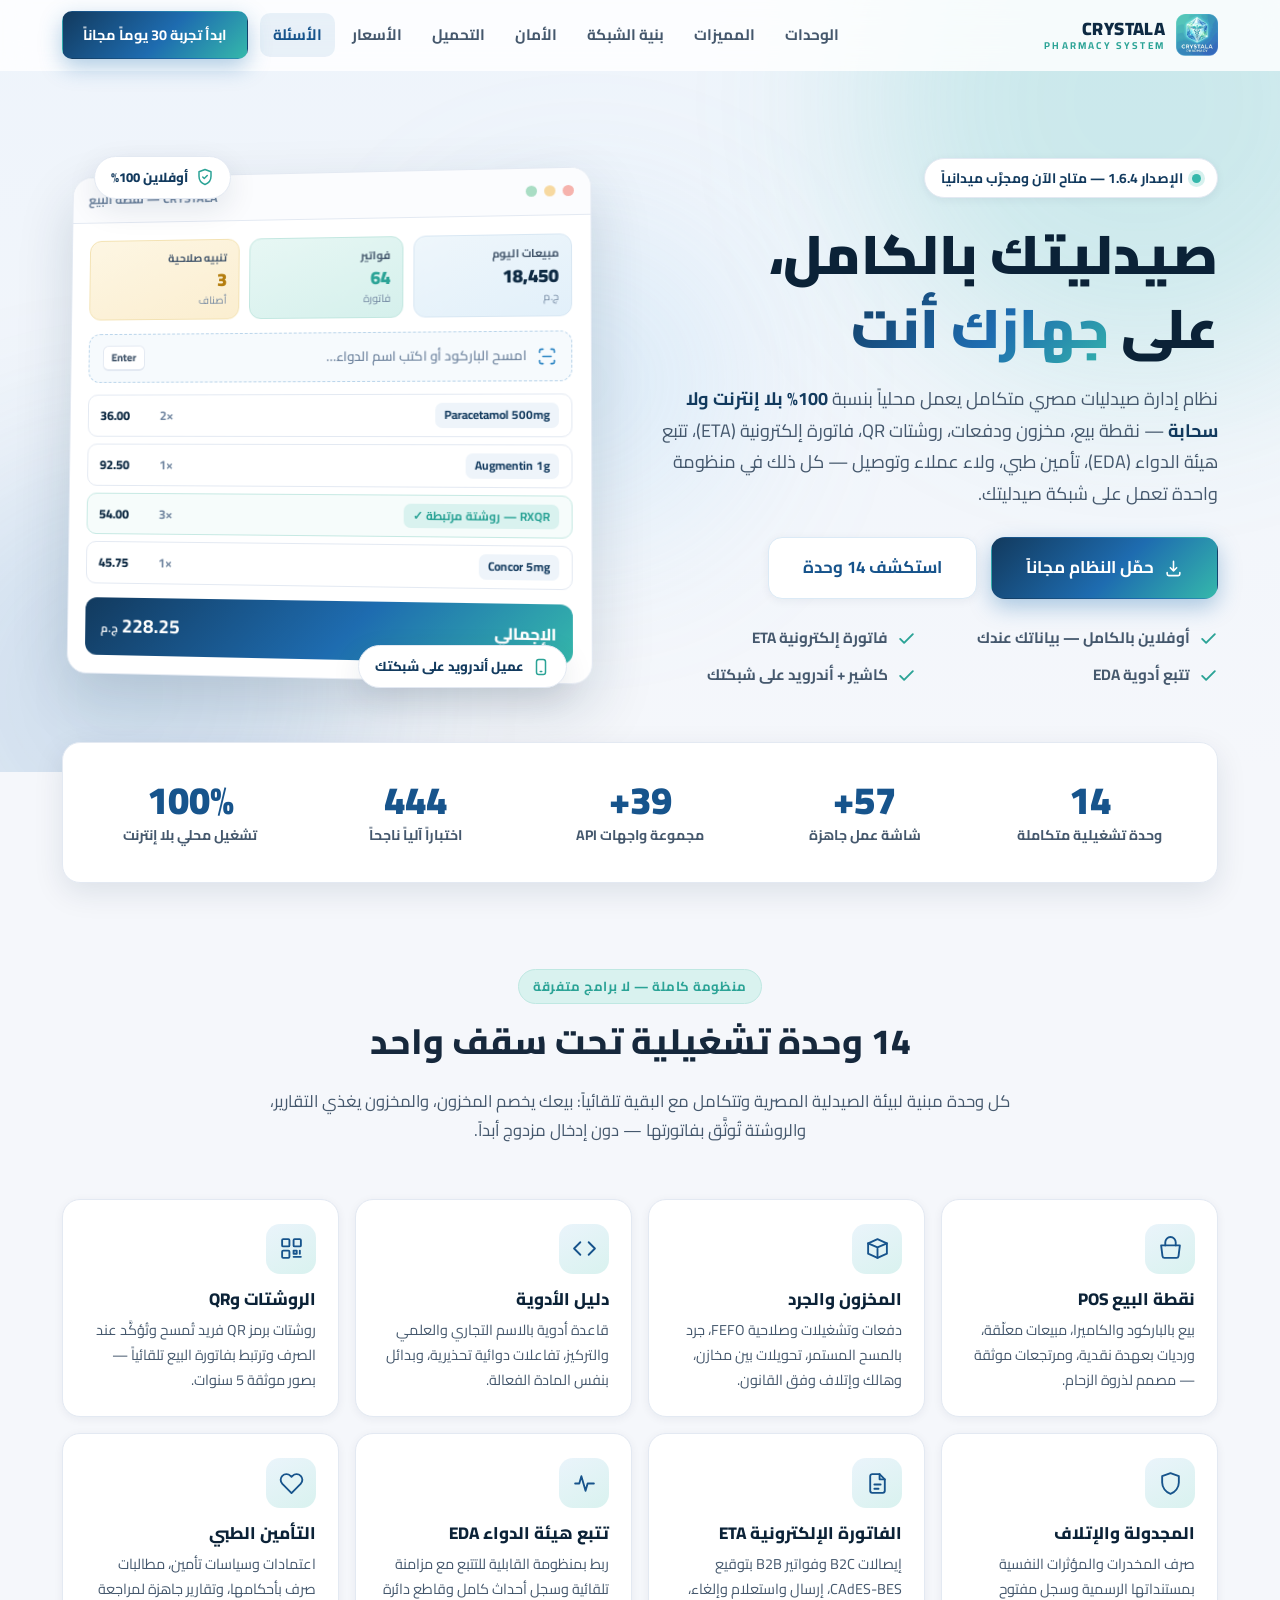
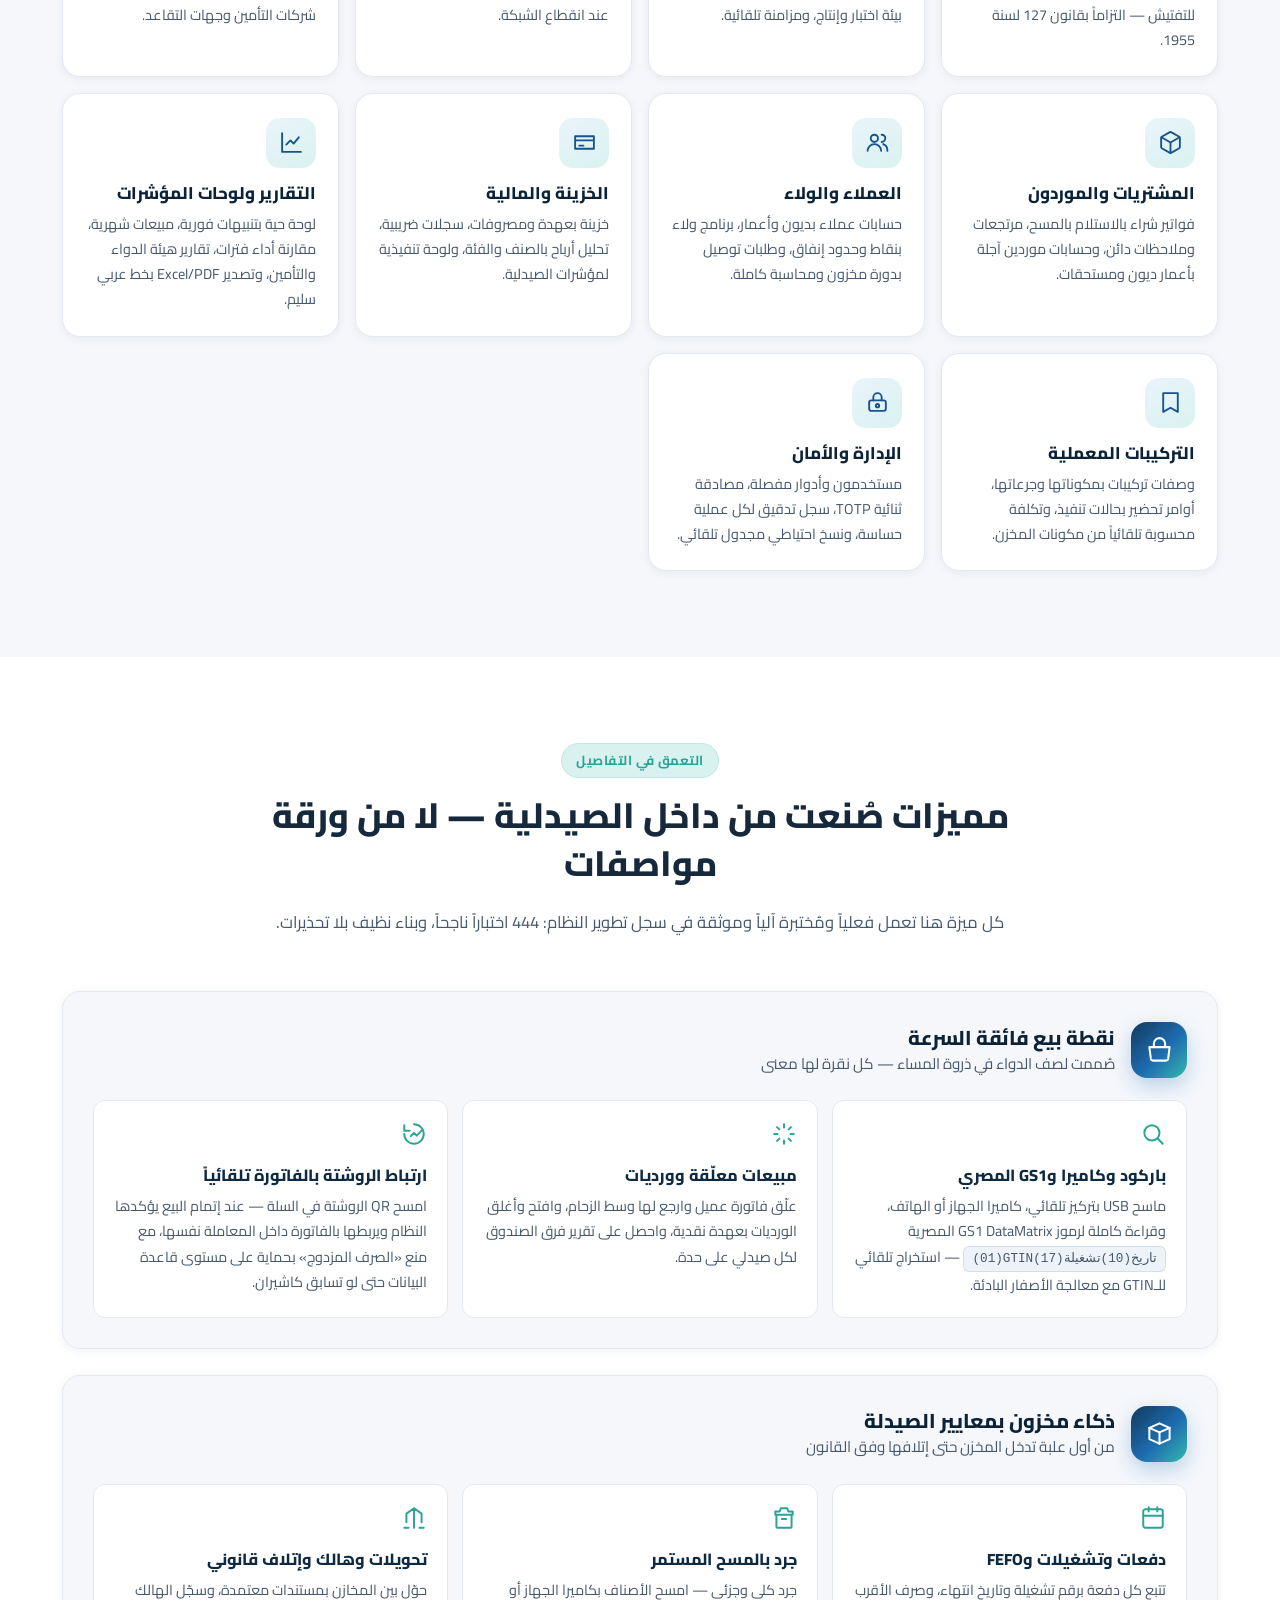
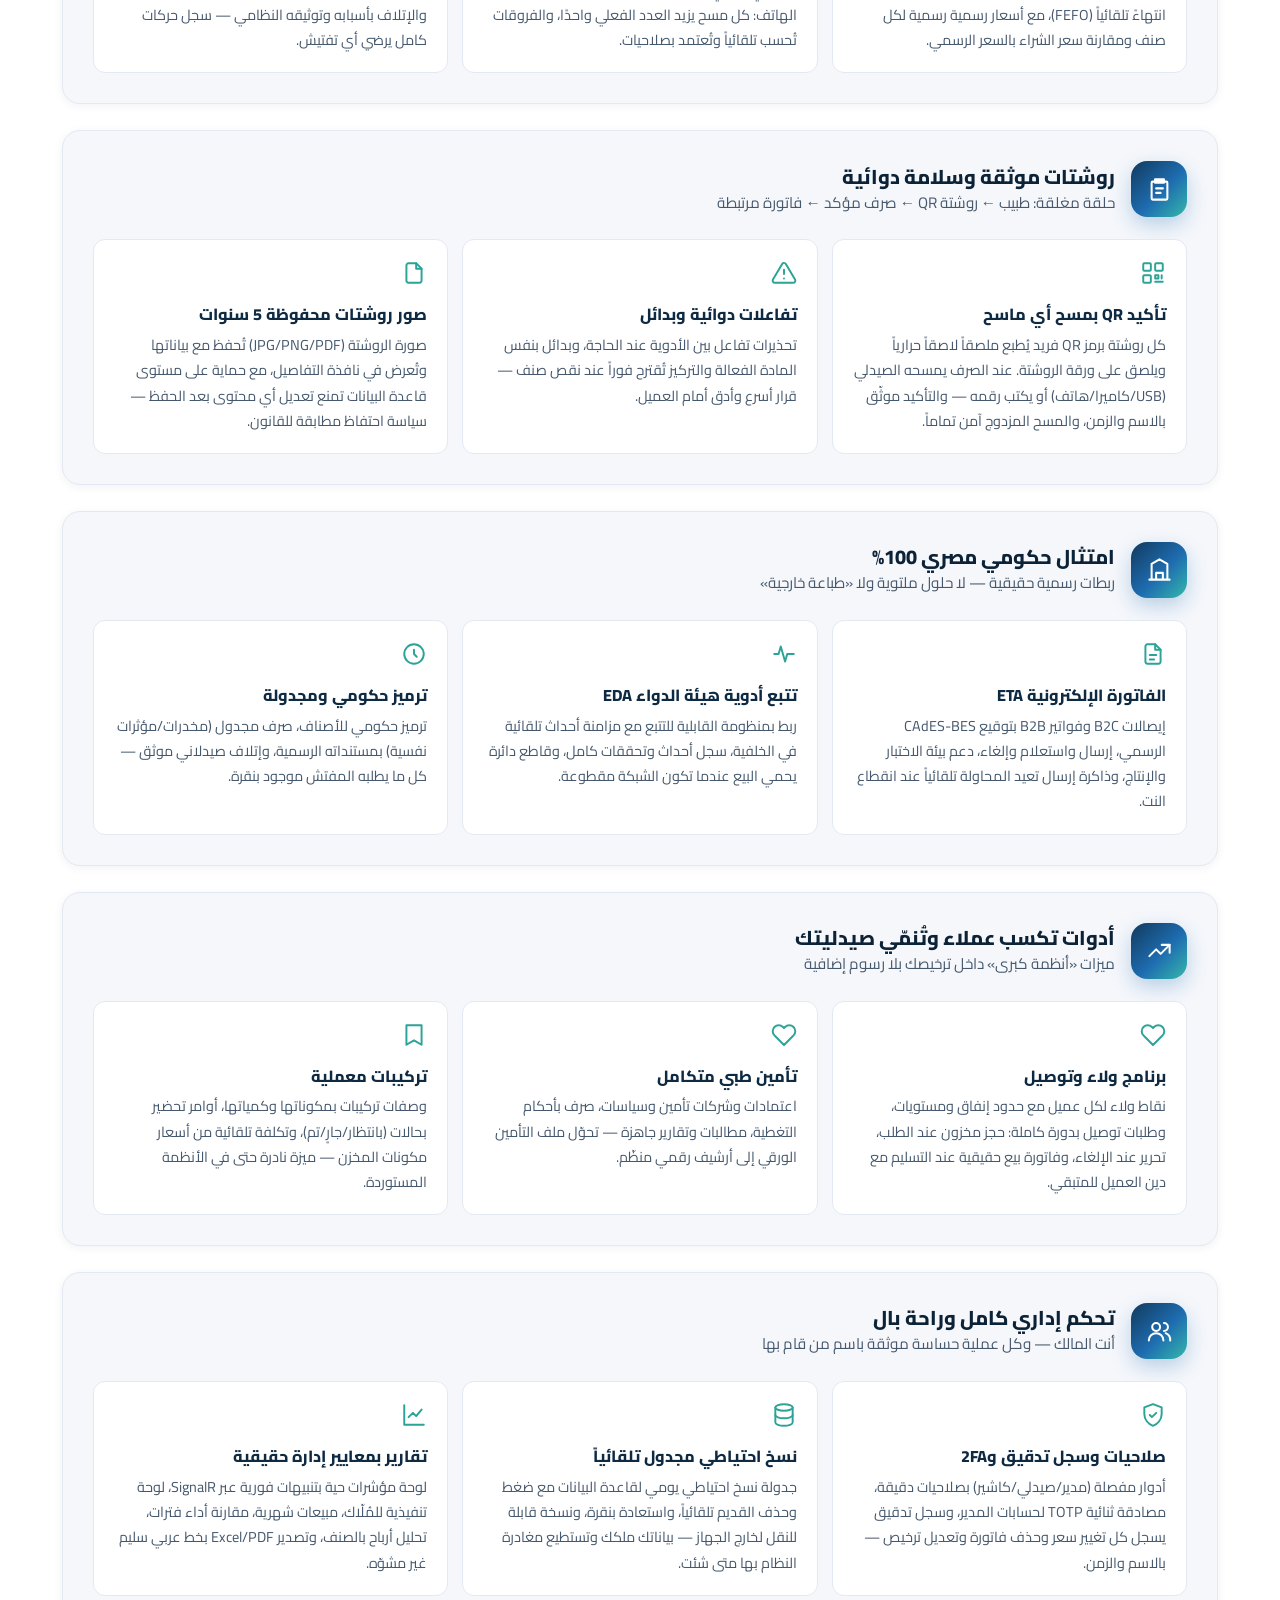
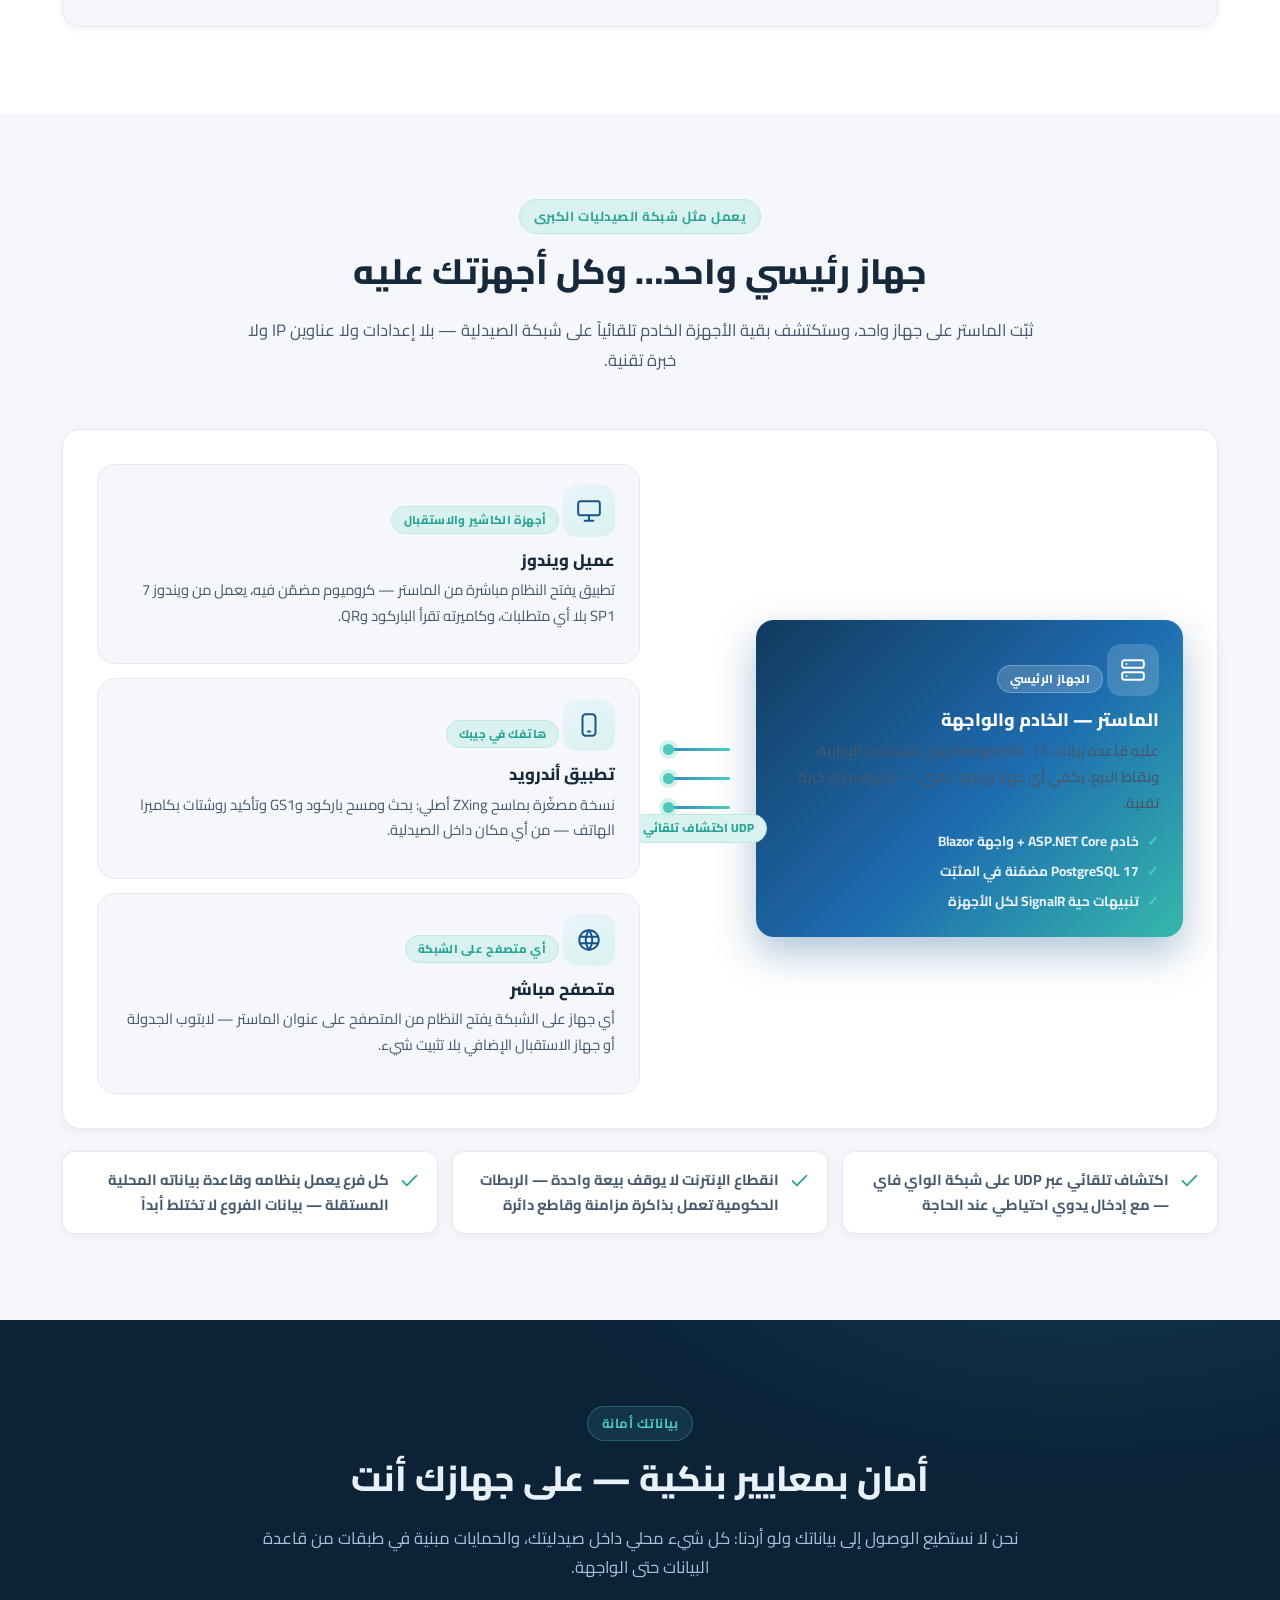
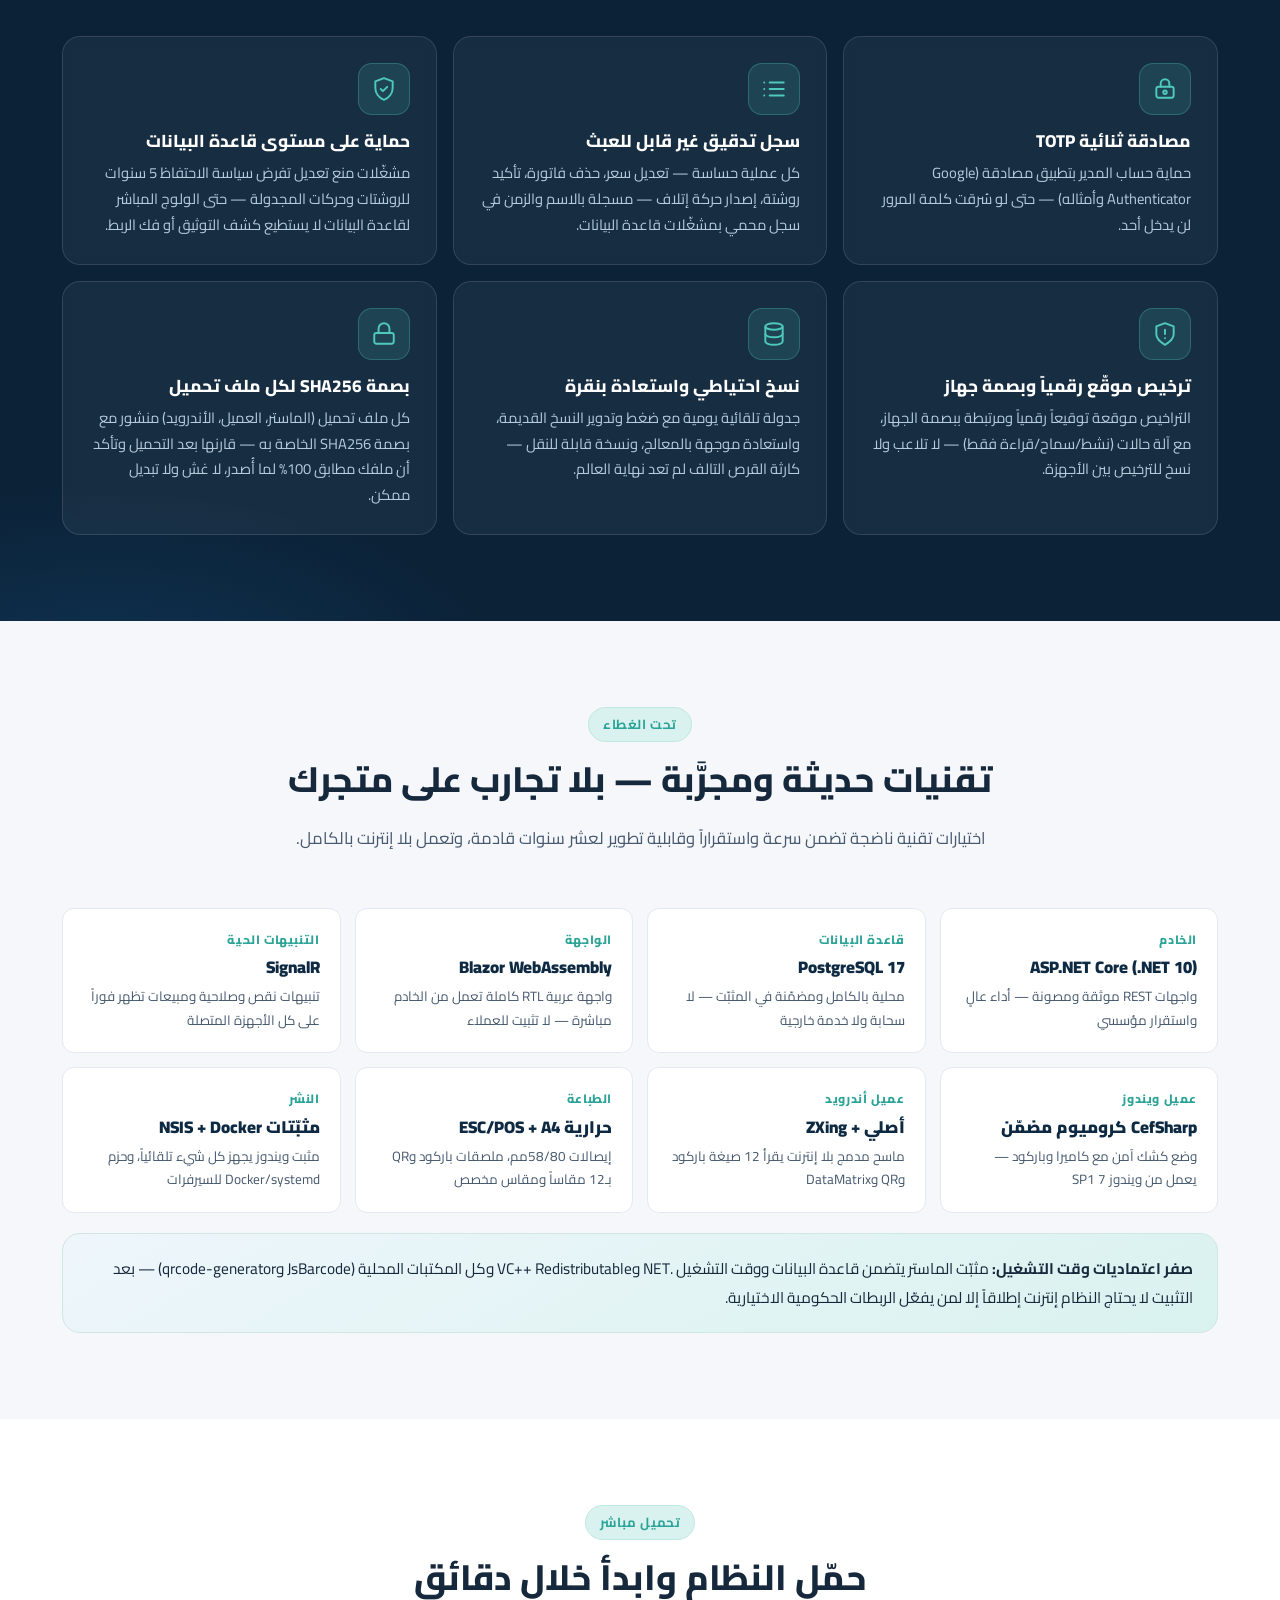
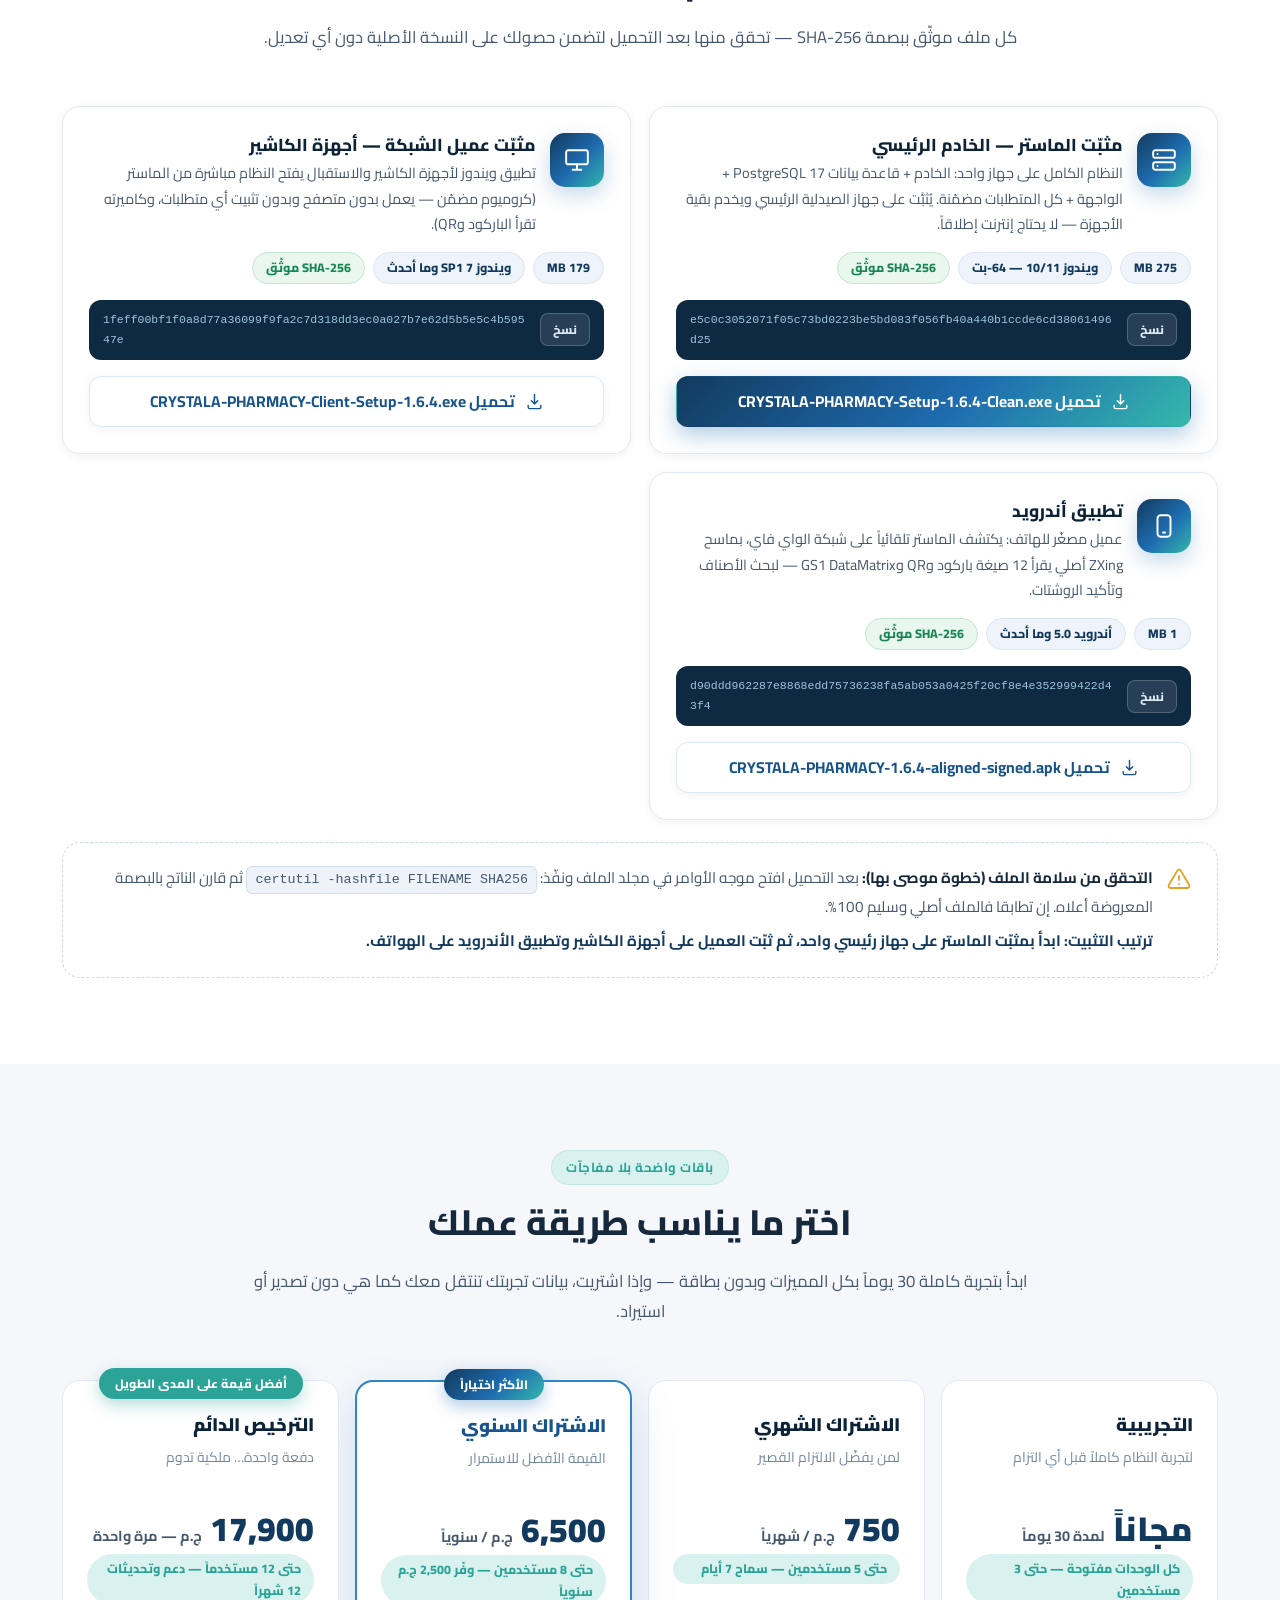
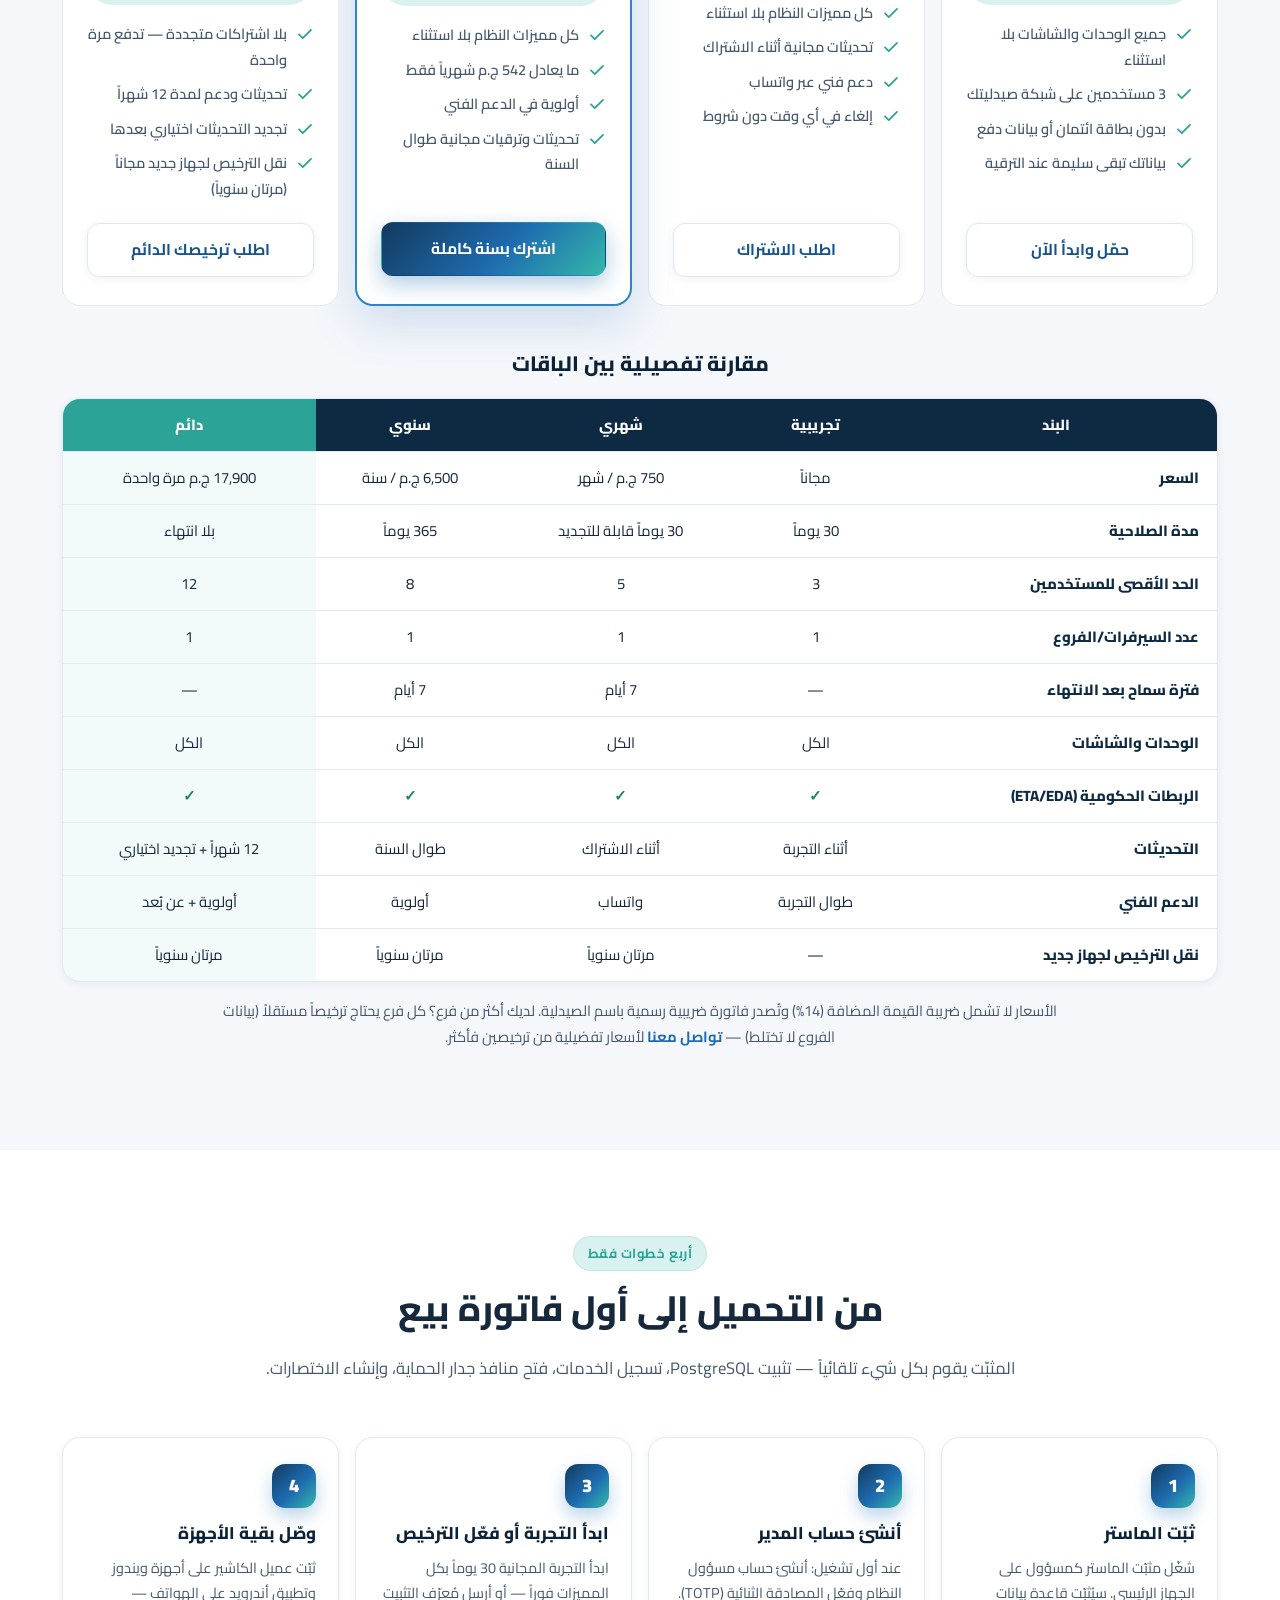
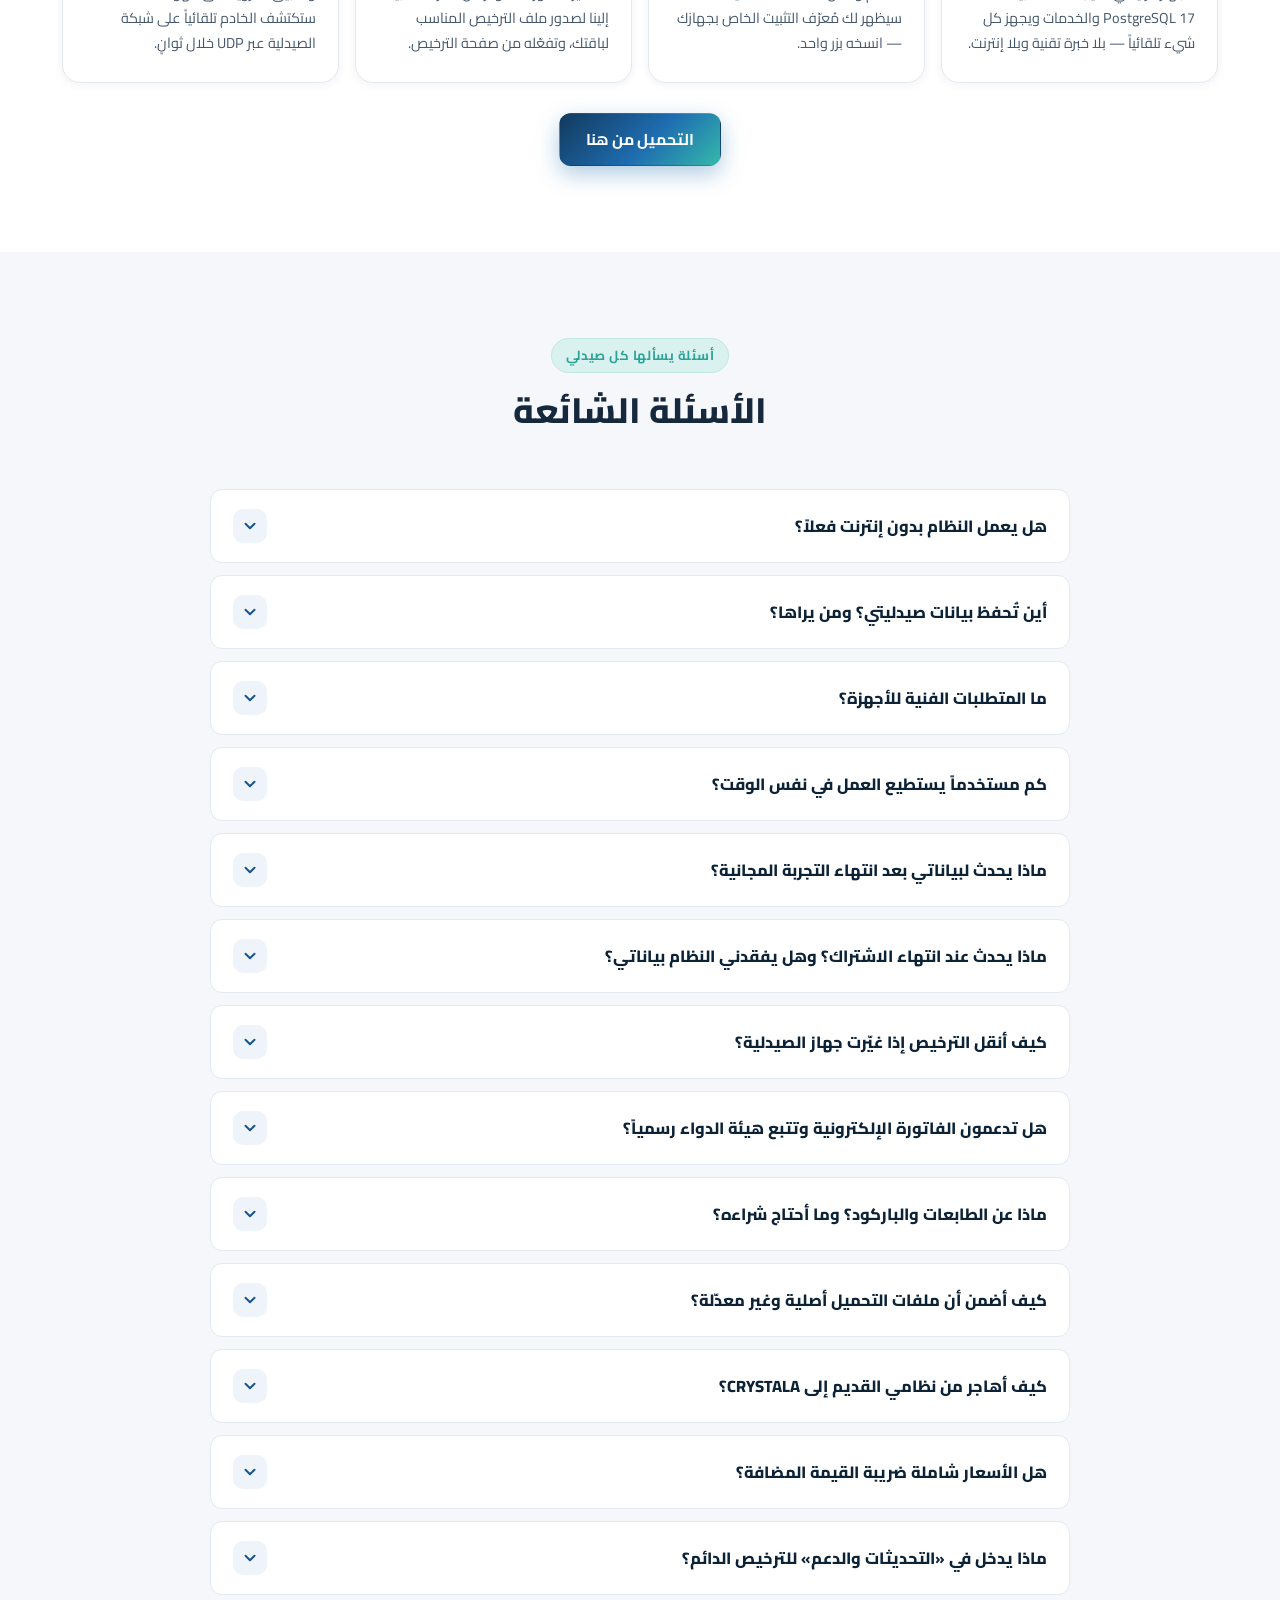
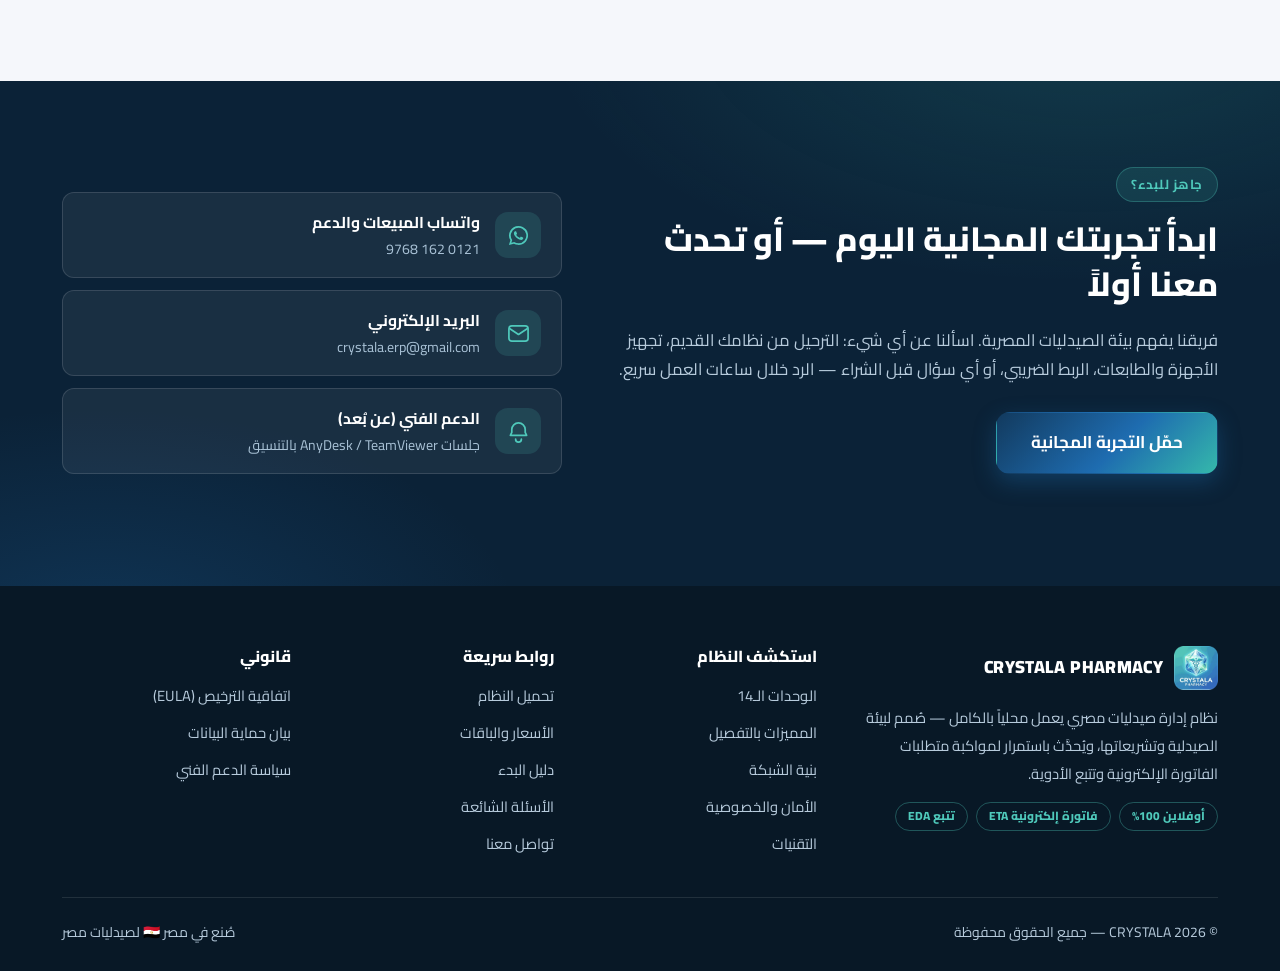
==== index.html @ 5b96ec36 "ضبط العداد: namespace جديد يبدأ من صفر" ====
<!DOCTYPE html>
<html lang="ar" dir="rtl">
<head>
  <meta charset="utf-8" />
  <meta name="viewport" content="width=device-width, initial-scale=1.0" />
  <title>CRYSTALA PHARMACY — نظام إدارة الصيدليات | أوفلاين 100% + فاتورة إلكترونية</title>
  <meta name="description" content="نظام إدارة صيدليات مصري متكامل يعمل محلياً بالكامل بلا إنترنت: نقطة بيع بالباركود، مخزون ودفعات وصلاحية، روشتات QR بتأكيد موثق، فاتورة إلكترونية ETA، تتبع أدوية هيئة الدواء EDA، تأمين طبي، ولاء عملاء وتوصيل وتركيبات معملية — مع عملاء كاشير ويندوز وأندرويد على شبكة صيدليتك." />
  <meta name="theme-color" content="#0e2a43" />
  <link rel="icon" type="image/png" href="assets/img/favicon.png" />

  <!-- Open Graph -->
  <meta property="og:type" content="website" />
  <meta property="og:title" content="CRYSTALA PHARMACY — نظام إدارة الصيدليات" />
  <meta property="og:description" content="14 وحدة تشغيلية تعمل أوفلاين 100%: نقطة بيع، مخزون، روشتات QR، فاتورة إلكترونية ETA، تتبع EDA، تأمين طبي، ولاء وتوصيل — بياناتك على جهازك أنت." />
  <meta property="og:image" content="assets/img/logo-512.png" />
  <meta property="og:locale" content="ar_EG" />

  <!-- خط Cairo — نفس خط التطبيق -->
  <link rel="preconnect" href="https://fonts.googleapis.com" />
  <link rel="preconnect" href="https://fonts.gstatic.com" crossorigin />
  <link href="https://fonts.googleapis.com/css2?family=Cairo:wght@400;600;700;800;900&display=swap" rel="stylesheet" />

  <link rel="stylesheet" href="css/style.css?v=1.6.4.4" />

  <!-- بيانات منظمة لمحركات البحث -->
  <script type="application/ld+json">
  {
    "@context": "https://schema.org",
    "@type": "SoftwareApplication",
    "name": "CRYSTALA PHARMACY",
    "operatingSystem": "Windows, Android",
    "applicationCategory": "BusinessApplication",
    "inLanguage": "ar",
    "description": "نظام إدارة صيدليات يعمل محلياً بالكامل مع تكامل الفاتورة الإلكترونية المصرية وتتبع أدوية هيئة الدواء",
    "offers": { "@type": "Offer", "price": "6500", "priceCurrency": "EGP" },
    "featureList": "نقطة بيع، مخزون ودفعات، روشتات QR، فاتورة إلكترونية ETA، تتبع EDA، تأمين طبي، ولاء عملاء، توصيل، تركيبات معملية، تقارير"
  }
  </script>
</head>
<body>

<!-- شريط تقدم القراءة -->
<div class="scroll-progress" id="scroll-progress" aria-hidden="true"></div>

<!-- ═══════════ شريط التنقل ═══════════ -->
<header class="nav" id="nav">
  <div class="container nav__inner">
    <a class="nav__brand" href="#top">
      <img src="assets/img/logo-512.png" alt="شعار CRYSTALA PHARMACY" />
      <span>CRYSTALA<small>PHARMACY SYSTEM</small></span>
    </a>
    <nav aria-label="التنقل الرئيسي">
      <ul class="nav__links" id="nav-links">
        <li><a href="#modules">الوحدات</a></li>
        <li><a href="#features">المميزات</a></li>
        <li><a href="#architecture">بنية الشبكة</a></li>
        <li><a href="#security">الأمان</a></li>
        <li><a href="#download">التحميل</a></li>
        <li><a href="#pricing">الأسعار</a></li>
        <li><a href="#faq">الأسئلة</a></li>
        <li><a class="btn btn--primary nav__cta" href="#download">ابدأ تجربة 30 يوماً مجاناً</a></li>
      </ul>
    </nav>
    <button class="nav__burger" type="button" aria-label="فتح القائمة">
      <svg viewBox="0 0 24 24" fill="none" stroke="currentColor" stroke-width="2.2" stroke-linecap="round"><path d="M4 7h16M4 12h16M4 17h16"/></svg>
    </button>
  </div>
</header>

<!-- ═══════════ البطل ═══════════ -->
<section class="hero" id="top">
  <div class="hero__bg" aria-hidden="true">
    <span class="blob blob--1"></span>
    <span class="blob blob--2"></span>
    <span class="blob blob--3"></span>
  </div>
  <div class="container">
    <div class="hero__grid">
      <div class="hero__copy">
        <span class="hero__badge"><span class="dot"></span> الإصدار 1.6.4 — متاح الآن ومجرَّب ميدانياً</span>
        <h1>صيدليتك بالكامل،<br />على <span class="grad">جهازك أنت</span></h1>
        <p class="hero__sub">
          نظام إدارة صيدليات مصري متكامل يعمل محلياً بنسبة <strong>100% بلا إنترنت ولا سحابة</strong> —
          نقطة بيع، مخزون ودفعات، روشتات QR، فاتورة إلكترونية (ETA)، تتبع هيئة الدواء (EDA)،
          تأمين طبي، ولاء عملاء وتوصيل — كل ذلك في منظومة واحدة تعمل على شبكة صيدليتك.
        </p>
        <div class="hero__actions">
          <a class="btn btn--primary btn--lg" href="#download">
            <svg viewBox="0 0 24 24" fill="none" stroke="currentColor" stroke-width="2" stroke-linecap="round" stroke-linejoin="round"><path d="M12 3v12m0 0 4-4m-4 4-4-4"/><path d="M4 17v2a2 2 0 0 0 2 2h12a2 2 0 0 0 2-2v-2"/></svg>
            حمّل النظام مجاناً
          </a>
          <a class="btn btn--outline btn--lg" href="#modules">استكشف 14 وحدة</a>
        </div>
        <ul class="hero__points">
          <li><svg viewBox="0 0 24 24" fill="none" stroke="currentColor" stroke-width="2.4" stroke-linecap="round" stroke-linejoin="round"><path d="m4 12.5 5 5L20 6.5"/></svg> أوفلاين بالكامل — بياناتك عندك</li>
          <li><svg viewBox="0 0 24 24" fill="none" stroke="currentColor" stroke-width="2.4" stroke-linecap="round" stroke-linejoin="round"><path d="m4 12.5 5 5L20 6.5"/></svg> فاتورة إلكترونية ETA</li>
          <li><svg viewBox="0 0 24 24" fill="none" stroke="currentColor" stroke-width="2.4" stroke-linecap="round" stroke-linejoin="round"><path d="m4 12.5 5 5L20 6.5"/></svg> تتبع أدوية EDA</li>
          <li><svg viewBox="0 0 24 24" fill="none" stroke="currentColor" stroke-width="2.4" stroke-linecap="round" stroke-linejoin="round"><path d="m4 12.5 5 5L20 6.5"/></svg> كاشير + أندرويد على شبكتك</li>
        </ul>
      </div>

      <!-- محاكاة واجهة النظام (CSS خالص) -->
      <div class="hero__visual" aria-hidden="true">
        <div class="mock">
          <div class="mock__bar">
            <span></span><span></span><span></span>
            <em>CRYSTALA — نقطة البيع</em>
          </div>
          <div class="mock__body">
            <div class="mock__kpis">
              <div class="mock__kpi"><b>مبيعات اليوم</b><strong>18,450</strong><i>ج.م</i></div>
              <div class="mock__kpi mock__kpi--teal"><b>فواتير</b><strong>64</strong><i>فاتورة</i></div>
              <div class="mock__kpi mock__kpi--amber"><b>تنبيه صلاحية</b><strong>3</strong><i>أصناف</i></div>
            </div>
            <div class="mock__scan">
              <svg viewBox="0 0 24 24" fill="none" stroke="currentColor" stroke-width="2" stroke-linecap="round" stroke-linejoin="round"><path d="M3 7V5a2 2 0 0 1 2-2h2M17 3h2a2 2 0 0 1 2 2v2M21 17v2a2 2 0 0 1-2 2h-2M7 21H5a2 2 0 0 1-2-2v-2"/><path d="M7 12h10"/></svg>
              امسح الباركود أو اكتب اسم الدواء…
              <kbd>Enter</kbd>
            </div>
            <div class="mock__rows">
              <div class="mock__row"><span class="mock__pill">Paracetamol 500mg</span><span>×2</span><b>36.00</b></div>
              <div class="mock__row"><span class="mock__pill">Augmentin 1g</span><span>×1</span><b>92.50</b></div>
              <div class="mock__row mock__row--rx"><span class="mock__pill mock__pill--rx">RXQR — روشتة مرتبطة ✓</span><span>×3</span><b>54.00</b></div>
              <div class="mock__row"><span class="mock__pill">Concor 5mg</span><span>×1</span><b>45.75</b></div>
            </div>
            <div class="mock__total"><span>الإجمالي</span><b>228.25 <i>ج.م</i></b></div>
          </div>
        </div>
        <div class="float-chip float-chip--1">
          <svg viewBox="0 0 24 24" fill="none" stroke="currentColor" stroke-width="2" stroke-linecap="round" stroke-linejoin="round"><path d="M12 2 4 5v6c0 5 3.4 9.4 8 11 4.6-1.6 8-6 8-11V5l-8-3Z"/><path d="m9 12 2 2 4-4"/></svg>
          أوفلاين 100%
        </div>
        <div class="float-chip float-chip--2">
          <svg viewBox="0 0 24 24" fill="none" stroke="currentColor" stroke-width="2" stroke-linecap="round" stroke-linejoin="round"><rect x="6" y="2" width="12" height="20" rx="3"/><path d="M11 18h2"/></svg>
          عميل أندرويد على شبكتك
        </div>
      </div>
    </div>
  </div>
</section>

<!-- ═══════════ شريط الأرقام ═══════════ -->
<div class="container">
  <div class="stats reveal">
    <div class="stats__item">
      <div class="stats__num" data-count="14">0</div>
      <div class="stats__label">وحدة تشغيلية متكاملة</div>
    </div>
    <div class="stats__item">
      <div class="stats__num" data-count="57" data-suffix="+">0</div>
      <div class="stats__label">شاشة عمل جاهزة</div>
    </div>
    <div class="stats__item">
      <div class="stats__num" data-count="39" data-suffix="+">0</div>
      <div class="stats__label">مجموعة واجهات API</div>
    </div>
    <div class="stats__item">
      <div class="stats__num" data-count="444">0</div>
      <div class="stats__label">اختباراً آلياً ناجحاً</div>
    </div>
    <div class="stats__item">
      <div class="stats__num" data-count="100" data-suffix="%">0</div>
      <div class="stats__label">تشغيل محلي بلا إنترنت</div>
    </div>
  </div>
</div>

<!-- ═══════════ الوحدات الـ 14 ═══════════ -->
<section class="section" id="modules">
  <div class="container">
    <div class="sec-head reveal">
      <span class="sec-kicker">منظومة كاملة — لا برامج متفرقة</span>
      <h2 class="sec-title">14 وحدة تشغيلية تحت سقف واحد</h2>
      <p class="sec-sub">
        كل وحدة مبنية لبيئة الصيدلية المصرية وتتكامل مع البقية تلقائياً: بيعك يخصم المخزون،
        والمخزون يغذي التقارير، والروشتة تُوثَّق بفاتورتها — دون إدخال مزدوج أبداً.
      </p>
    </div>

    <div class="modules">

      <article class="module reveal">
        <span class="module__icon"><svg viewBox="0 0 24 24" fill="none" stroke="currentColor" stroke-width="1.8" stroke-linecap="round" stroke-linejoin="round"><path d="M3 9h18l-1.3 10.3a2 2 0 0 1-2 1.7H6.3a2 2 0 0 1-2-1.7L3 9Z"/><path d="M7 9V6a5 5 0 0 1 10 0v3"/></svg></span>
        <h3>نقطة البيع POS</h3>
        <p>بيع بالباركود والكاميرا، مبيعات معلّقة، ورديات بعهدة نقدية، ومرتجعات موثقة — مصمم لذروة الزحام.</p>
      </article>

      <article class="module reveal">
        <span class="module__icon"><svg viewBox="0 0 24 24" fill="none" stroke="currentColor" stroke-width="1.8" stroke-linecap="round" stroke-linejoin="round"><path d="M3 7l9-4 9 4v10l-9 4-9-4V7Z"/><path d="M3 7l9 4 9-4M12 11v10"/></svg></span>
        <h3>المخزون والجرد</h3>
        <p>دفعات وتشغيلات وصلاحية FEFO، جرد بالمسح المستمر، تحويلات بين مخازن، وهالك وإتلاف وفق القانون.</p>
      </article>

      <article class="module reveal">
        <span class="module__icon"><svg viewBox="0 0 24 24" fill="none" stroke="currentColor" stroke-width="1.8" stroke-linecap="round" stroke-linejoin="round"><path d="m8 6-6 6 6 6M16 6l6 6-6 6"/></svg></span>
        <h3>دليل الأدوية</h3>
        <p>قاعدة أدوية بالاسم التجاري والعلمي والتركيز، تفاعلات دوائية تحذيرية، وبدائل بنفس المادة الفعالة.</p>
      </article>

      <article class="module reveal">
        <span class="module__icon"><svg viewBox="0 0 24 24" fill="none" stroke="currentColor" stroke-width="1.8" stroke-linecap="round" stroke-linejoin="round"><rect x="3" y="3" width="7" height="7" rx="1"/><rect x="14" y="3" width="7" height="7" rx="1"/><rect x="3" y="14" width="7" height="7" rx="1"/><path d="M14 14h3v3h-3zM20 14v3M14 20h7"/></svg></span>
        <h3>الروشتات وQR</h3>
        <p>روشتات برمز QR فريد تُمسح وتُؤكَّد عند الصرف وترتبط بفاتورة البيع تلقائياً — بصور موثقة 5 سنوات.</p>
      </article>

      <article class="module reveal">
        <span class="module__icon"><svg viewBox="0 0 24 24" fill="none" stroke="currentColor" stroke-width="1.8" stroke-linecap="round" stroke-linejoin="round"><path d="M12 2 4 5v6c0 5 3.4 9.4 8 11 4.6-1.6 8-6 8-11V5l-8-3Z"/></svg></span>
        <h3>المجدولة والإتلاف</h3>
        <p>صرف المخدرات والمؤثرات النفسية بمستنداتها الرسمية وسجل مفتوح للتفتيش — التزاماً بقانون 127 لسنة 1955.</p>
      </article>

      <article class="module reveal">
        <span class="module__icon"><svg viewBox="0 0 24 24" fill="none" stroke="currentColor" stroke-width="1.8" stroke-linecap="round" stroke-linejoin="round"><path d="M14 3H7a2 2 0 0 0-2 2v14a2 2 0 0 0 2 2h10a2 2 0 0 0 2-2V8l-5-5Z"/><path d="M14 3v5h5M9 13h6M9 17h4"/></svg></span>
        <h3>الفاتورة الإلكترونية ETA</h3>
        <p>إيصالات B2C وفواتير B2B بتوقيع CAdES-BES، إرسال واستعلام وإلغاء، بيئة اختبار وإنتاج، ومزامنة تلقائية.</p>
      </article>

      <article class="module reveal">
        <span class="module__icon"><svg viewBox="0 0 24 24" fill="none" stroke="currentColor" stroke-width="1.8" stroke-linecap="round" stroke-linejoin="round"><path d="M3 12h4l2-7 4 14 2-7h6"/></svg></span>
        <h3>تتبع هيئة الدواء EDA</h3>
        <p>ربط بمنظومة القابلية للتتبع مع مزامنة تلقائية وسجل أحداث كامل وقاطع دائرة عند انقطاع الشبكة.</p>
      </article>

      <article class="module reveal">
        <span class="module__icon"><svg viewBox="0 0 24 24" fill="none" stroke="currentColor" stroke-width="1.8" stroke-linecap="round" stroke-linejoin="round"><path d="M20.8 4.6a5.5 5.5 0 0 0-7.8 0L12 5.6l-1-1a5.5 5.5 0 0 0-7.8 7.8l1 1L12 21.2l7.8-7.8 1-1a5.5 5.5 0 0 0 0-7.8Z"/></svg></span>
        <h3>التأمين الطبي</h3>
        <p>اعتمادات وسياسات تأمين، مطالبات صرف بأحكامها، وتقارير جاهزة لمراجعة شركات التأمين وجهات التقاعد.</p>
      </article>

      <article class="module reveal">
        <span class="module__icon"><svg viewBox="0 0 24 24" fill="none" stroke="currentColor" stroke-width="1.8" stroke-linecap="round" stroke-linejoin="round"><path d="M21 8a2 2 0 0 0-1-1.73l-7-4a2 2 0 0 0-2 0l-7 4A2 2 0 0 0 3 8v8a2 2 0 0 0 1 1.73l7 4a2 2 0 0 0 2 0l7-4A2 2 0 0 0 21 16Z"/><path d="m3.3 7 8.7 5 8.7-5M12 22V12"/></svg></span>
        <h3>المشتريات والموردون</h3>
        <p>فواتير شراء بالاستلام بالمسح، مرتجعات وملاحظات دائن، وحسابات موردين آجلة بأعمار ديون ومستحقات.</p>
      </article>

      <article class="module reveal">
        <span class="module__icon"><svg viewBox="0 0 24 24" fill="none" stroke="currentColor" stroke-width="1.8" stroke-linecap="round" stroke-linejoin="round"><circle cx="9" cy="8" r="3.5"/><path d="M2.5 20a6.5 6.5 0 0 1 13 0"/><path d="M16 4.5a3.5 3.5 0 0 1 0 7M17.5 13.5a6.5 6.5 0 0 1 4 6.5"/></svg></span>
        <h3>العملاء والولاء</h3>
        <p>حسابات عملاء بديون وأعمار، برنامج ولاء بنقاط وحدود إنفاق، وطلبات توصيل بدورة مخزون ومحاسبة كاملة.</p>
      </article>

      <article class="module reveal">
        <span class="module__icon"><svg viewBox="0 0 24 24" fill="none" stroke="currentColor" stroke-width="1.8" stroke-linecap="round" stroke-linejoin="round"><path d="M3 6h18v12H3zM3 10h18"/><path d="M7 15h4"/></svg></span>
        <h3>الخزينة والمالية</h3>
        <p>خزينة بعهدة ومصروفات، سجلات ضريبية، تحليل أرباح بالصنف والفئة، ولوحة تنفيذية لمؤشرات الصيدلية.</p>
      </article>

      <article class="module reveal">
        <span class="module__icon"><svg viewBox="0 0 24 24" fill="none" stroke="currentColor" stroke-width="1.8" stroke-linecap="round" stroke-linejoin="round"><path d="M3 3v18h18"/><path d="m7 14 4-4 3 3 5-6"/></svg></span>
        <h3>التقارير ولوحات المؤشرات</h3>
        <p>لوحة حية بتنبيهات فورية، مبيعات شهرية، مقارنة أداء فترات، تقارير هيئة الدواء والتأمين، وتصدير Excel/PDF بخط عربي سليم.</p>
      </article>

      <article class="module reveal">
        <span class="module__icon"><svg viewBox="0 0 24 24" fill="none" stroke="currentColor" stroke-width="1.8" stroke-linecap="round" stroke-linejoin="round"><path d="M5 3h14v18l-7-4-7 4V3Z"/></svg></span>
        <h3>التركيبات المعملية</h3>
        <p>وصفات تركيبات بمكوناتها وجرعاتها، أوامر تحضير بحالات تنفيذ، وتكلفة محسوبة تلقائياً من مكونات المخزن.</p>
      </article>

      <article class="module reveal">
        <span class="module__icon"><svg viewBox="0 0 24 24" fill="none" stroke="currentColor" stroke-width="1.8" stroke-linecap="round" stroke-linejoin="round"><rect x="4" y="10" width="16" height="10" rx="2"/><path d="M8 10V7a4 4 0 0 1 8 0v3"/><circle cx="12" cy="15" r="1.6"/></svg></span>
        <h3>الإدارة والأمان</h3>
        <p>مستخدمون وأدوار مفصلة، مصادقة ثنائية TOTP، سجل تدقيق لكل عملية حساسة، ونسخ احتياطي مجدول تلقائي.</p>
      </article>

    </div>
  </div>
</section>

<!-- ═══════════ المميزات بالتفصيل ═══════════ -->
<section class="section section--alt" id="features">
  <div class="container">
    <div class="sec-head reveal">
      <span class="sec-kicker">التعمق في التفاصيل</span>
      <h2 class="sec-title">مميزات صُنعت من داخل الصيدلية — لا من ورقة مواصفات</h2>
      <p class="sec-sub">كل ميزة هنا تعمل فعلياً ومُختبرة آلياً وموثقة في سجل تطوير النظام: 444 اختباراً ناجحاً، وبناء نظيف بلا تحذيرات.</p>
    </div>

    <div class="feat-groups">

      <!-- نقطة البيع -->
      <div class="feat-group reveal">
        <div class="feat-group__head">
          <span class="feat-group__icon"><svg viewBox="0 0 24 24" fill="none" stroke="currentColor" stroke-width="1.8" stroke-linecap="round" stroke-linejoin="round"><path d="M3 9h18l-1.3 10.3a2 2 0 0 1-2 1.7H6.3a2 2 0 0 1-2-1.7L3 9Z"/><path d="M7 9V6a5 5 0 0 1 10 0v3"/></svg></span>
          <div>
            <h3 class="feat-group__title">نقطة بيع فائقة السرعة</h3>
            <p class="feat-group__desc">صُممت لصف الدواء في ذروة المساء — كل نقرة لها معنى</p>
          </div>
        </div>
        <div class="feats">
          <div class="feat">
            <svg viewBox="0 0 24 24" fill="none" stroke="currentColor" stroke-width="1.8" stroke-linecap="round" stroke-linejoin="round"><path d="m21 21-4.35-4.35"/><circle cx="11" cy="11" r="7"/></svg>
            <h4>باركود وكاميرا وGS1 المصري</h4>
            <p>ماسح USB بتركيز تلقائي، كاميرا الجهاز أو الهاتف، وقراءة كاملة لرموز GS1 DataMatrix المصرية <code>(01)GTIN(17)تاريخ(10)تشغيلة</code> — استخراج تلقائي للـGTIN مع معالجة الأصفار البادئة.</p>
          </div>
          <div class="feat">
            <svg viewBox="0 0 24 24" fill="none" stroke="currentColor" stroke-width="1.8" stroke-linecap="round" stroke-linejoin="round"><path d="M12 3v3m0 12v3M3 12h3m12 0h3M5.6 5.6l2.1 2.1m8.6 8.6 2.1 2.1m0-12.8-2.1 2.1M7.7 16.3l-2.1 2.1"/></svg>
            <h4>مبيعات معلّقة وورديات</h4>
            <p>علّق فاتورة عميل وارجع لها وسط الزحام، وافتح وأغلق الورديات بعهدة نقدية، واحصل على تقرير فرق الصندوق لكل صيدلي على حدة.</p>
          </div>
          <div class="feat">
            <svg viewBox="0 0 24 24" fill="none" stroke="currentColor" stroke-width="1.8" stroke-linecap="round" stroke-linejoin="round"><path d="M3 12a9 9 0 1 0 9-9"/><path d="M3 4v5h5"/><path d="M9 14 12 11l2.5 2.5L20 8"/></svg>
            <h4>ارتباط الروشتة بالفاتورة تلقائياً</h4>
            <p>امسح QR الروشتة في السلة — عند إتمام البيع يؤكدها النظام ويربطها بالفاتورة داخل المعاملة نفسها، مع منع «الصرف المزدوج» بحماية على مستوى قاعدة البيانات حتى لو تسابق كاشيران.</p>
          </div>
        </div>
      </div>

      <!-- المخزون -->
      <div class="feat-group reveal">
        <div class="feat-group__head">
          <span class="feat-group__icon"><svg viewBox="0 0 24 24" fill="none" stroke="currentColor" stroke-width="1.8" stroke-linecap="round" stroke-linejoin="round"><path d="M3 7l9-4 9 4v10l-9 4-9-4V7Z"/><path d="M3 7l9 4 9-4M12 11v10"/></svg></span>
          <div>
            <h3 class="feat-group__title">ذكاء مخزون بمعايير الصيدلة</h3>
            <p class="feat-group__desc">من أول علبة تدخل المخزن حتى إتلافها وفق القانون</p>
          </div>
        </div>
        <div class="feats">
          <div class="feat">
            <svg viewBox="0 0 24 24" fill="none" stroke="currentColor" stroke-width="1.8" stroke-linecap="round" stroke-linejoin="round"><rect x="3" y="4" width="18" height="17" rx="2"/><path d="M8 2v4m8-4v4M3 10h18"/></svg>
            <h4>دفعات وتشغيلات وFEFO</h4>
            <p>تتبع كل دفعة برقم تشغيلة وتاريخ انتهاء، وصرف الأقرب انتهاءً تلقائياً (FEFO)، مع أسعار رسمية رسمية لكل صنف ومقارنة سعر الشراء بالسعر الرسمي.</p>
          </div>
          <div class="feat">
            <svg viewBox="0 0 24 24" fill="none" stroke="currentColor" stroke-width="1.8" stroke-linecap="round" stroke-linejoin="round"><path d="M9 3h6l1 3h4v3H4V6h4l1-3Z"/><path d="M5 9v11a1 1 0 0 0 1 1h12a1 1 0 0 0 1-1V9"/><path d="M10 13h4"/></svg>
            <h4>جرد بالمسح المستمر</h4>
            <p>جرد كلي وجزئي — امسح الأصناف بكاميرا الجهاز أو الهاتف: كل مسح يزيد العدد الفعلي واحدًا، والفروقات تُحسب تلقائياً وتُعتمد بصلاحيات.</p>
          </div>
          <div class="feat">
            <svg viewBox="0 0 24 24" fill="none" stroke="currentColor" stroke-width="1.8" stroke-linecap="round" stroke-linejoin="round"><path d="M12 3v18M5 8l7-5 7 5M5 8v8m14-8v8M3 21h4m10 0h4"/></svg>
            <h4>تحويلات وهالك وإتلاف قانوني</h4>
            <p>حوّل بين المخازن بمستندات معتمدة، وسجّل الهالك والإتلاف بأسبابه وتوثيقه النظامي — سجل حركات كامل يرضي أي تفتيش.</p>
          </div>
        </div>
      </div>

      <!-- الروشتات والسلامة الدوائية -->
      <div class="feat-group reveal">
        <div class="feat-group__head">
          <span class="feat-group__icon"><svg viewBox="0 0 24 24" fill="none" stroke="currentColor" stroke-width="1.8" stroke-linecap="round" stroke-linejoin="round"><path d="M8 3h8v3H8zM6 5h12a1 1 0 0 1 1 1v14a1 1 0 0 1-1 1H6a1 1 0 0 1-1-1V6a1 1 0 0 1 1-1Z"/><path d="M9 11h6M9 15h4"/></svg></span>
          <div>
            <h3 class="feat-group__title">روشتات موثقة وسلامة دوائية</h3>
            <p class="feat-group__desc">حلقة مغلقة: طبيب ← روشتة QR ← صرف مؤكد ← فاتورة مرتبطة</p>
          </div>
        </div>
        <div class="feats">
          <div class="feat">
            <svg viewBox="0 0 24 24" fill="none" stroke="currentColor" stroke-width="1.8" stroke-linecap="round" stroke-linejoin="round"><rect x="3" y="3" width="7" height="7" rx="1"/><rect x="14" y="3" width="7" height="7" rx="1"/><rect x="3" y="14" width="7" height="7" rx="1"/><path d="M14 14h3v3h-3zM20 14v3M14 20h7"/></svg>
            <h4>تأكيد QR بمسح أي ماسح</h4>
            <p>كل روشتة برمز QR فريد يُطبع ملصقاً لاصقاً حرارياً ويلصق على ورقة الروشتة. عند الصرف يمسحه الصيدلي (USB/كاميرا/هاتف) أو يكتب رقمه — والتأكيد موثّق بالاسم والزمن، والمسح المزدوج آمن تماماً.</p>
          </div>
          <div class="feat">
            <svg viewBox="0 0 24 24" fill="none" stroke="currentColor" stroke-width="1.8" stroke-linecap="round" stroke-linejoin="round"><path d="M10.3 3.6 1.8 18a2 2 0 0 0 1.7 3h17a2 2 0 0 0 1.7-3L13.7 3.6a2 2 0 0 0-3.4 0Z"/><path d="M12 9v4m0 4h.01"/></svg>
            <h4>تفاعلات دوائية وبدائل</h4>
            <p>تحذيرات تفاعل بين الأدوية عند الحاجة، وبدائل بنفس المادة الفعالة والتركيز تُقترح فوراً عند نقص صنف — قرار أسرع وأدق أمام العميل.</p>
          </div>
          <div class="feat">
            <svg viewBox="0 0 24 24" fill="none" stroke="currentColor" stroke-width="1.8" stroke-linecap="round" stroke-linejoin="round"><path d="M14 3H7a2 2 0 0 0-2 2v14a2 2 0 0 0 2 2h10a2 2 0 0 0 2-2V8l-5-5Z"/><path d="M14 3v5h5"/></svg>
            <h4>صور روشتات محفوظة 5 سنوات</h4>
            <p>صورة الروشتة (JPG/PNG/PDF) تُحفظ مع بياناتها وتُعرض في نافذة التفاصيل، مع حماية على مستوى قاعدة البيانات تمنع تعديل أي محتوى بعد الحفظ — سياسة احتفاظ مطابقة للقانون.</p>
          </div>
        </div>
      </div>

      <!-- الامتثال الحكومي -->
      <div class="feat-group reveal">
        <div class="feat-group__head">
          <span class="feat-group__icon"><svg viewBox="0 0 24 24" fill="none" stroke="currentColor" stroke-width="1.8" stroke-linecap="round" stroke-linejoin="round"><path d="M3 21h18M5 21V7l7-4 7 4v14M9 21v-6h6v6"/></svg></span>
          <div>
            <h3 class="feat-group__title">امتثال حكومي مصري 100%</h3>
            <p class="feat-group__desc">ربطات رسمية حقيقية — لا حلول ملتوية ولا «طباعة خارجية»</p>
          </div>
        </div>
        <div class="feats">
          <div class="feat">
            <svg viewBox="0 0 24 24" fill="none" stroke="currentColor" stroke-width="1.8" stroke-linecap="round" stroke-linejoin="round"><path d="M14 3H7a2 2 0 0 0-2 2v14a2 2 0 0 0 2 2h10a2 2 0 0 0 2-2V8l-5-5Z"/><path d="M14 3v5h5M9 13h6M9 17h4"/></svg>
            <h4>الفاتورة الإلكترونية ETA</h4>
            <p>إيصالات B2C وفواتير B2B بتوقيع CAdES-BES الرسمي، إرسال واستعلام وإلغاء، دعم بيئة الاختبار والإنتاج، وذاكرة إرسال تعيد المحاولة تلقائياً عند انقطاع النت.</p>
          </div>
          <div class="feat">
            <svg viewBox="0 0 24 24" fill="none" stroke="currentColor" stroke-width="1.8" stroke-linecap="round" stroke-linejoin="round"><path d="M3 12h4l2-7 4 14 2-7h6"/></svg>
            <h4>تتبع أدوية هيئة الدواء EDA</h4>
            <p>ربط بمنظومة القابلية للتتبع مع مزامنة أحداث تلقائية في الخلفية، سجل أحداث وتحققات كامل، وقاطع دائرة يحمي البيع عندما تكون الشبكة مقطوعة.</p>
          </div>
          <div class="feat">
            <svg viewBox="0 0 24 24" fill="none" stroke="currentColor" stroke-width="1.8" stroke-linecap="round" stroke-linejoin="round"><circle cx="12" cy="12" r="9"/><path d="M12 8v4l2.5 2.5"/></svg>
            <h4>ترميز حكومي ومجدولة</h4>
            <p>ترميز حكومي للأصناف، صرف مجدول (مخدرات/مؤثرات نفسية) بمستنداته الرسمية، وإتلاف صيدلاني موثق — كل ما يطلبه المفتش موجود بنقرة.</p>
          </div>
        </div>
      </div>

      <!-- نمو الأعمال -->
      <div class="feat-group reveal">
        <div class="feat-group__head">
          <span class="feat-group__icon"><svg viewBox="0 0 24 24" fill="none" stroke="currentColor" stroke-width="1.8" stroke-linecap="round" stroke-linejoin="round"><path d="M3 17l6-6 4 4 8-8"/><path d="M14 7h7v7"/></svg></span>
          <div>
            <h3 class="feat-group__title">أدوات تكسب عملاء وتُنمّي صيدليتك</h3>
            <p class="feat-group__desc">ميزات «أنظمة كبرى» داخل ترخيصك بلا رسوم إضافية</p>
          </div>
        </div>
        <div class="feats">
          <div class="feat">
            <svg viewBox="0 0 24 24" fill="none" stroke="currentColor" stroke-width="1.8" stroke-linecap="round" stroke-linejoin="round"><path d="M20.8 4.6a5.5 5.5 0 0 0-7.8 0L12 5.6l-1-1a5.5 5.5 0 0 0-7.8 7.8l1 1L12 21.2l7.8-7.8 1-1a5.5 5.5 0 0 0 0-7.8Z"/></svg>
            <h4>برنامج ولاء وتوصيل</h4>
            <p>نقاط ولاء لكل عميل مع حدود إنفاق ومستويات، وطلبات توصيل بدورة كاملة: حجز مخزون عند الطلب، تحرير عند الإلغاء، وفاتورة بيع حقيقية عند التسليم مع دين العميل للمتبقي.</p>
          </div>
          <div class="feat">
            <svg viewBox="0 0 24 24" fill="none" stroke="currentColor" stroke-width="1.8" stroke-linecap="round" stroke-linejoin="round"><path d="M20.8 4.6a5.5 5.5 0 0 0-7.8 0L12 5.6l-1-1a5.5 5.5 0 0 0-7.8 7.8l1 1L12 21.2l7.8-7.8 1-1a5.5 5.5 0 0 0 0-7.8Z"/></svg>
            <h4>تأمين طبي متكامل</h4>
            <p>اعتمادات وشركات تأمين وسياسات، صرف بأحكام التغطية، مطالبات وتقارير جاهزة — تحوّل ملف التأمين الورقي إلى أرشيف رقمي منظّم.</p>
          </div>
          <div class="feat">
            <svg viewBox="0 0 24 24" fill="none" stroke="currentColor" stroke-width="1.8" stroke-linecap="round" stroke-linejoin="round"><path d="M5 3h14v18l-7-4-7 4V3Z"/></svg>
            <h4>تركيبات معملية</h4>
            <p>وصفات تركيبات بمكوناتها وكمياتها، أوامر تحضير بحالات (بانتظار/جارٍ/تم)، وتكلفة تلقائية من أسعار مكونات المخزن — ميزة نادرة حتى في الأنظمة المستوردة.</p>
          </div>
        </div>
      </div>

      <!-- التحكم الإداري -->
      <div class="feat-group reveal">
        <div class="feat-group__head">
          <span class="feat-group__icon"><svg viewBox="0 0 24 24" fill="none" stroke="currentColor" stroke-width="1.8" stroke-linecap="round" stroke-linejoin="round"><circle cx="9" cy="8" r="3.5"/><path d="M2.5 20a6.5 6.5 0 0 1 13 0"/><path d="M16 4.5a3.5 3.5 0 0 1 0 7M17.5 13.5a6.5 6.5 0 0 1 4 6.5"/></svg></span>
          <div>
            <h3 class="feat-group__title">تحكم إداري كامل وراحة بال</h3>
            <p class="feat-group__desc">أنت المالك — وكل عملية حساسة موثقة باسم من قام بها</p>
          </div>
        </div>
        <div class="feats">
          <div class="feat">
            <svg viewBox="0 0 24 24" fill="none" stroke="currentColor" stroke-width="1.8" stroke-linecap="round" stroke-linejoin="round"><path d="M12 2 4 5v6c0 5 3.4 9.4 8 11 4.6-1.6 8-6 8-11V5l-8-3Z"/><path d="m9 12 2 2 4-4"/></svg>
            <h4>صلاحيات وسجل تدقيق و2FA</h4>
            <p>أدوار مفصلة (مدير/صيدلي/كاشير) بصلاحيات دقيقة، مصادقة ثنائية TOTP لحسابات المدير، وسجل تدقيق يسجل كل تغيير سعر وحذف فاتورة وتعديل ترخيص — بالاسم والزمن.</p>
          </div>
          <div class="feat">
            <svg viewBox="0 0 24 24" fill="none" stroke="currentColor" stroke-width="1.8" stroke-linecap="round" stroke-linejoin="round"><ellipse cx="12" cy="5" rx="8" ry="3"/><path d="M4 5v14c0 1.7 3.6 3 8 3s8-1.3 8-3V5"/><path d="M4 12c0 1.7 3.6 3 8 3s8-1.3 8-3"/></svg>
            <h4>نسخ احتياطي مجدول تلقائياً</h4>
            <p>جدولة نسخ احتياطي يومي لقاعدة البيانات مع ضغط وحذف القديم تلقائياً، واستعادة بنقرة، ونسخة قابلة للنقل لخارج الجهاز — بياناتك ملكك وتستطيع مغادرة النظام بها متى شئت.</p>
          </div>
          <div class="feat">
            <svg viewBox="0 0 24 24" fill="none" stroke="currentColor" stroke-width="1.8" stroke-linecap="round" stroke-linejoin="round"><path d="M3 3v18h18"/><path d="m7 14 4-4 3 3 5-6"/></svg>
            <h4>تقارير بمعايير إدارة حقيقية</h4>
            <p>لوحة مؤشرات حية بتنبيهات فورية عبر SignalR، لوحة تنفيذية للمُلّاك، مبيعات شهرية، مقارنة أداء فترات، تحليل أرباح بالصنف، وتصدير Excel/PDF بخط عربي سليم غير مشوّه.</p>
          </div>
        </div>
      </div>

    </div>
  </div>
</section>

<!-- ═══════════ بنية الشبكة ═══════════ -->
<section class="section" id="architecture">
  <div class="container">
    <div class="sec-head reveal">
      <span class="sec-kicker">يعمل مثل شبكة الصيدليات الكبرى</span>
      <h2 class="sec-title">جهاز رئيسي واحد… وكل أجهزتك عليه</h2>
      <p class="sec-sub">ثبّت الماستر على جهاز واحد، وستكتشف بقية الأجهزة الخادم تلقائياً على شبكة الصيدلية — بلا إعدادات ولا عناوين IP ولا خبرة تقنية.</p>
    </div>

    <div class="arch">
      <div class="arch__diagram">
        <div class="arch__node arch__node--master">
          <span class="arch__icon"><svg viewBox="0 0 24 24" fill="none" stroke="currentColor" stroke-width="1.8" stroke-linecap="round" stroke-linejoin="round"><rect x="2" y="3" width="20" height="7" rx="2"/><rect x="2" y="14" width="20" height="7" rx="2"/><path d="M6 6.5h.01M6 17.5h.01"/></svg></span>
          <span class="tag">الجهاز الرئيسي</span>
          <h3>الماستر — الخادم والواجهة</h3>
          <p>عليه قاعدة بيانات PostgreSQL 17 وكل الشاشات الإدارية ونقاط البيع. يكفي أي جهاز ويندوز عادي — لا خوادم ولا خبرة تقنية.</p>
          <ul class="arch__specs">
            <li>خادم ASP.NET Core + واجهة Blazor</li>
            <li>PostgreSQL 17 مضمّنة في المثبّت</li>
            <li>تنبيهات حية SignalR لكل الأجهزة</li>
          </ul>
        </div>
        <div class="arch__links" aria-hidden="true">
          <span class="arch__link arch__link--a"></span>
          <span class="arch__link arch__link--b"></span>
          <span class="arch__link arch__link--c"></span>
          <span class="arch__pulse">UDP اكتشاف تلقائي</span>
        </div>
        <div class="arch__clients">
          <div class="arch__node">
            <span class="arch__icon"><svg viewBox="0 0 24 24" fill="none" stroke="currentColor" stroke-width="1.8" stroke-linecap="round" stroke-linejoin="round"><rect x="2" y="3" width="20" height="13" rx="2"/><path d="M8 21h8M12 16v5"/></svg></span>
            <span class="tag">أجهزة الكاشير والاستقبال</span>
            <h3>عميل ويندوز</h3>
            <p>تطبيق يفتح النظام مباشرة من الماستر — كروميوم مضمّن فيه، يعمل من ويندوز 7 SP1 بلا أي متطلبات، وكاميرته تقرأ الباركود وQR.</p>
          </div>
          <div class="arch__node">
            <span class="arch__icon"><svg viewBox="0 0 24 24" fill="none" stroke="currentColor" stroke-width="1.8" stroke-linecap="round" stroke-linejoin="round"><rect x="6" y="2" width="12" height="20" rx="3"/><path d="M11 18h2"/></svg></span>
            <span class="tag">هاتفك في جيبك</span>
            <h3>تطبيق أندرويد</h3>
            <p>نسخة مصغّرة بماسح ZXing أصلي: بحث ومسح باركود وGS1 وتأكيد روشتات بكاميرا الهاتف — من أي مكان داخل الصيدلية.</p>
          </div>
          <div class="arch__node">
            <span class="arch__icon"><svg viewBox="0 0 24 24" fill="none" stroke="currentColor" stroke-width="1.8" stroke-linecap="round" stroke-linejoin="round"><circle cx="12" cy="12" r="9"/><path d="M3.6 9h16.8M3.6 15h16.8M12 3a15 15 0 0 1 0 18 15 15 0 0 1 0-18Z"/></svg></span>
            <span class="tag">أي متصفح على الشبكة</span>
            <h3>متصفح مباشر</h3>
            <p>أي جهاز على الشبكة يفتح النظام من المتصفح على عنوان الماستر — لابتوب الجدولة أو جهاز الاستقبال الإضافي بلا تثبيت شيء.</p>
          </div>
        </div>
      </div>

      <div class="arch__hints">
        <div class="arch__hint reveal">
          <svg viewBox="0 0 24 24" fill="none" stroke="currentColor" stroke-width="2" stroke-linecap="round" stroke-linejoin="round"><path d="m4 12.5 5 5L20 6.5"/></svg>
          اكتشاف تلقائي عبر UDP على شبكة الواي فاي — مع إدخال يدوي احتياطي عند الحاجة
        </div>
        <div class="arch__hint reveal">
          <svg viewBox="0 0 24 24" fill="none" stroke="currentColor" stroke-width="2" stroke-linecap="round" stroke-linejoin="round"><path d="m4 12.5 5 5L20 6.5"/></svg>
          انقطاع الإنترنت لا يوقف بيعة واحدة — الربطات الحكومية تعمل بذاكرة مزامنة وقاطع دائرة
        </div>
        <div class="arch__hint reveal">
          <svg viewBox="0 0 24 24" fill="none" stroke="currentColor" stroke-width="2" stroke-linecap="round" stroke-linejoin="round"><path d="m4 12.5 5 5L20 6.5"/></svg>
          كل فرع يعمل بنظامه وقاعدة بياناته المحلية المستقلة — بيانات الفروع لا تختلط أبداً
        </div>
      </div>
    </div>
  </div>
</section>

<!-- ═══════════ الأمان والخصوصية ═══════════ -->
<section class="section section--dark" id="security">
  <div class="container">
    <div class="sec-head reveal">
      <span class="sec-kicker">بياناتك أمانة</span>
      <h2 class="sec-title">أمان بمعايير بنكية — على جهازك أنت</h2>
      <p class="sec-sub">نحن لا نستطيع الوصول إلى بياناتك ولو أردنا: كل شيء محلي داخل صيدليتك، والحمايات مبنية في طبقات من قاعدة البيانات حتى الواجهة.</p>
    </div>

    <div class="security">
      <div class="sec-card reveal">
        <span class="sec-card__icon"><svg viewBox="0 0 24 24" fill="none" stroke="currentColor" stroke-width="1.8" stroke-linecap="round" stroke-linejoin="round"><rect x="4" y="10" width="16" height="10" rx="2"/><path d="M8 10V7a4 4 0 0 1 8 0v3"/><circle cx="12" cy="15" r="1.6"/></svg></span>
        <h3>مصادقة ثنائية TOTP</h3>
        <p>حماية حساب المدير بتطبيق مصادقة (Google Authenticator وأمثاله) — حتى لو سُرقت كلمة المرور لن يدخل أحد.</p>
      </div>
      <div class="sec-card reveal">
        <span class="sec-card__icon"><svg viewBox="0 0 24 24" fill="none" stroke="currentColor" stroke-width="1.8" stroke-linecap="round" stroke-linejoin="round"><path d="M8 6h13M8 12h13M8 18h13M3 6h.01M3 12h.01M3 18h.01"/></svg></span>
        <h3>سجل تدقيق غير قابل للعبث</h3>
        <p>كل عملية حساسة — تعديل سعر، حذف فاتورة، تأكيد روشتة، إصدار حركة إتلاف — مسجلة بالاسم والزمن في سجل محمي بمشغّلات قاعدة البيانات.</p>
      </div>
      <div class="sec-card reveal">
        <span class="sec-card__icon"><svg viewBox="0 0 24 24" fill="none" stroke="currentColor" stroke-width="1.8" stroke-linecap="round" stroke-linejoin="round"><path d="M12 2 4 5v6c0 5 3.4 9.4 8 11 4.6-1.6 8-6 8-11V5l-8-3Z"/><path d="m9 12 2 2 4-4"/></svg></span>
        <h3>حماية على مستوى قاعدة البيانات</h3>
        <p>مشغّلات منع تعديل تفرض سياسة الاحتفاظ 5 سنوات للروشتات وحركات المجدولة — حتى الولوج المباشر لقاعدة البيانات لا يستطيع كشف التوثيق أو فك الربط.</p>
      </div>
      <div class="sec-card reveal">
        <span class="sec-card__icon"><svg viewBox="0 0 24 24" fill="none" stroke="currentColor" stroke-width="1.8" stroke-linecap="round" stroke-linejoin="round"><path d="M12 22s8-4 8-10V5l-8-3-8 3v7c0 6 8 10 8 10Z"/><path d="M12 8v4m0 4h.01"/></svg></span>
        <h3>ترخيص موقّع رقمياً وبصمة جهاز</h3>
        <p>التراخيص موقعة توقيعاً رقمياً ومرتبطة ببصمة الجهاز، مع آلة حالات (نشط/سماح/قراءة فقط) — لا تلاعب ولا نسخ للترخيص بين الأجهزة.</p>
      </div>
      <div class="sec-card reveal">
        <span class="sec-card__icon"><svg viewBox="0 0 24 24" fill="none" stroke="currentColor" stroke-width="1.8" stroke-linecap="round" stroke-linejoin="round"><ellipse cx="12" cy="5" rx="8" ry="3"/><path d="M4 5v14c0 1.7 3.6 3 8 3s8-1.3 8-3V5"/><path d="M4 12c0 1.7 3.6 3 8 3s8-1.3 8-3"/></svg></span>
        <h3>نسخ احتياطي واستعادة بنقرة</h3>
        <p>جدولة تلقائية يومية مع ضغط وتدوير النسخ القديمة، واستعادة موجهة بالمعالج، ونسخة قابلة للنقل — كارثة القرص التالف لم تعد نهاية العالم.</p>
      </div>
      <div class="sec-card reveal">
        <span class="sec-card__icon"><svg viewBox="0 0 24 24" fill="none" stroke="currentColor" stroke-width="1.8" stroke-linecap="round" stroke-linejoin="round"><rect x="3" y="11" width="18" height="10" rx="2"/><path d="M7 11V7a5 5 0 0 1 10 0v4"/></svg></span>
        <h3>بصمة SHA256 لكل ملف تحميل</h3>
        <p>كل ملف تحميل (الماستر، العميل، الأندرويد) منشور مع بصمة SHA256 الخاصة به — قارنها بعد التحميل وتأكد أن ملفك مطابق 100% لما أُصدر، لا غش ولا تبديل ممكن.</p>
      </div>
    </div>
  </div>
</section>

<!-- ═══════════ التقنيات ═══════════ -->
<section class="section" id="tech">
  <div class="container">
    <div class="sec-head reveal">
      <span class="sec-kicker">تحت الغطاء</span>
      <h2 class="sec-title">تقنيات حديثة ومجرَّبة — بلا تجارب على متجرك</h2>
      <p class="sec-sub">اختيارات تقنية ناضجة تضمن سرعة واستقراراً وقابلية تطوير لعشر سنوات قادمة، وتعمل بلا إنترنت بالكامل.</p>
    </div>

    <div class="tech reveal">
      <div class="tech__grid">
        <div class="tech__item">
          <span class="tech__name">الخادم</span>
          <span class="tech__val">ASP.NET Core (.NET 10)</span>
          <span class="tech__desc">واجهات REST موثقة ومصونة — أداء عالٍ واستقرار مؤسسي</span>
        </div>
        <div class="tech__item">
          <span class="tech__name">قاعدة البيانات</span>
          <span class="tech__val">PostgreSQL 17</span>
          <span class="tech__desc">محلية بالكامل ومضمّنة في المثبّت — لا سحابة ولا خدمة خارجية</span>
        </div>
        <div class="tech__item">
          <span class="tech__name">الواجهة</span>
          <span class="tech__val">Blazor WebAssembly</span>
          <span class="tech__desc">واجهة عربية RTL كاملة تعمل من الخادم مباشرة — لا تثبيت للعملاء</span>
        </div>
        <div class="tech__item">
          <span class="tech__name">التنبيهات الحية</span>
          <span class="tech__val">SignalR</span>
          <span class="tech__desc">تنبيهات نقص وصلاحية ومبيعات تظهر فوراً على كل الأجهزة المتصلة</span>
        </div>
        <div class="tech__item">
          <span class="tech__name">عميل ويندوز</span>
          <span class="tech__val">CefSharp كروميوم مضمّن</span>
          <span class="tech__desc">وضع كشك آمن مع كاميرا وباركود — يعمل من ويندوز 7 SP1</span>
        </div>
        <div class="tech__item">
          <span class="tech__name">عميل أندرويد</span>
          <span class="tech__val">أصلي + ZXing</span>
          <span class="tech__desc">ماسح مدمج بلا إنترنت يقرأ 12 صيغة باركود وQR وDataMatrix</span>
        </div>
        <div class="tech__item">
          <span class="tech__name">الطباعة</span>
          <span class="tech__val">حرارية ESC/POS + A4</span>
          <span class="tech__desc">إيصالات 58/80مم، ملصقات باركود وQR بـ12 مقاساً ومقاس مخصص</span>
        </div>
        <div class="tech__item">
          <span class="tech__name">النشر</span>
          <span class="tech__val">مثبّتات NSIS + Docker</span>
          <span class="tech__desc">مثبت ويندوز يجهز كل شيء تلقائياً، وحزم Docker/systemd للسيرفرات</span>
        </div>
      </div>
      <div class="tech__note reveal">
        <strong>صفر اعتماديات وقت التشغيل:</strong>
        مثبّت الماستر يتضمن قاعدة البيانات ووقت التشغيل .NET وVC++ Redistributable وكل المكتبات المحلية (JsBarcode وqrcode-generator) —
        بعد التثبيت لا يحتاج النظام إنترنت إطلاقاً إلا لمن يفعّل الربطات الحكومية الاختيارية.
      </div>
    </div>
  </div>
</section>

<!-- ═══════════ التحميل ═══════════ -->
<section class="section section--alt" id="download">
  <div class="container">
    <div class="sec-head reveal">
      <span class="sec-kicker">تحميل مباشر</span>
      <h2 class="sec-title">حمّل النظام وابدأ خلال دقائق</h2>
      <p class="sec-sub">كل ملف موثّق ببصمة SHA-256 — تحقق منها بعد التحميل لتضمن حصولك على النسخة الأصلية دون أي تعديل.</p>
    </div>

    <div class="dl-grid" id="dl-grid">
      <!-- تُبنى البطاقات تلقائياً من js/main.js — عدّل الروابط والبصمات من هناك -->
    </div>

    <div class="dl-note reveal">
      <svg viewBox="0 0 24 24" fill="none" stroke="currentColor" stroke-width="1.8" stroke-linecap="round" stroke-linejoin="round"><path d="M12 9v4m0 4h.01"/><path d="M10.3 3.6 1.8 18a2 2 0 0 0 1.7 3h17a2 2 0 0 0 1.7-3L13.7 3.6a2 2 0 0 0-3.4 0Z"/></svg>
      <div>
        <strong>التحقق من سلامة الملف (خطوة موصى بها):</strong>
        بعد التحميل افتح موجه الأوامر في مجلد الملف ونفّذ:
        <code>certutil -hashfile FILENAME SHA256</code>
        ثم قارن الناتج بالبصمة المعروضة أعلاه. إن تطابقا فالملف أصلي وسليم 100%.
        <span class="dl-note__hint">ترتيب التثبيت: ابدأ بمثبّت الماستر على جهاز رئيسي واحد، ثم ثبّت العميل على أجهزة الكاشير وتطبيق الأندرويد على الهواتف.</span>
      </div>
    </div>
  </div>
</section>

<!-- ═══════════ الأسعار ═══════════ -->
<section class="section" id="pricing">
  <div class="container">
    <div class="sec-head reveal">
      <span class="sec-kicker">باقات واضحة بلا مفاجآت</span>
      <h2 class="sec-title">اختر ما يناسب طريقة عملك</h2>
      <p class="sec-sub">ابدأ بتجربة كاملة 30 يوماً بكل المميزات وبدون بطاقة — وإذا اشتريت، بيانات تجربتك تنتقل معك كما هي دون تصدير أو استيراد.</p>
    </div>

    <div class="pricing">
      <!-- التجريبية -->
      <div class="plan reveal">
        <div class="plan__name">التجريبية</div>
        <p class="plan__for">لتجربة النظام كاملاً قبل أي التزام</p>
        <div class="plan__price"><strong>مجاناً</strong><span>لمدة 30 يوماً</span></div>
        <span class="plan__save">كل الوحدات مفتوحة — حتى 3 مستخدمين</span>
        <ul class="plan__list">
          <li><svg viewBox="0 0 24 24" fill="none" stroke="currentColor" stroke-width="2.4" stroke-linecap="round" stroke-linejoin="round"><path d="m4 12.5 5 5L20 6.5"/></svg> جميع الوحدات والشاشات بلا استثناء</li>
          <li><svg viewBox="0 0 24 24" fill="none" stroke="currentColor" stroke-width="2.4" stroke-linecap="round" stroke-linejoin="round"><path d="m4 12.5 5 5L20 6.5"/></svg> 3 مستخدمين على شبكة صيدليتك</li>
          <li><svg viewBox="0 0 24 24" fill="none" stroke="currentColor" stroke-width="2.4" stroke-linecap="round" stroke-linejoin="round"><path d="m4 12.5 5 5L20 6.5"/></svg> بدون بطاقة ائتمان أو بيانات دفع</li>
          <li><svg viewBox="0 0 24 24" fill="none" stroke="currentColor" stroke-width="2.4" stroke-linecap="round" stroke-linejoin="round"><path d="m4 12.5 5 5L20 6.5"/></svg> بياناتك تبقى سليمة عند الترقية</li>
        </ul>
        <a class="btn btn--outline" href="#download">حمّل وابدأ الآن</a>
      </div>

      <!-- الشهرية -->
      <div class="plan reveal">
        <div class="plan__name">الاشتراك الشهري</div>
        <p class="plan__for">لمن يفضّل الالتزام القصير</p>
        <div class="plan__price"><strong>750</strong><span>ج.م / شهرياً</span></div>
        <span class="plan__save">حتى 5 مستخدمين — سماح 7 أيام</span>
        <ul class="plan__list">
          <li><svg viewBox="0 0 24 24" fill="none" stroke="currentColor" stroke-width="2.4" stroke-linecap="round" stroke-linejoin="round"><path d="m4 12.5 5 5L20 6.5"/></svg> كل مميزات النظام بلا استثناء</li>
          <li><svg viewBox="0 0 24 24" fill="none" stroke="currentColor" stroke-width="2.4" stroke-linecap="round" stroke-linejoin="round"><path d="m4 12.5 5 5L20 6.5"/></svg> تحديثات مجانية أثناء الاشتراك</li>
          <li><svg viewBox="0 0 24 24" fill="none" stroke="currentColor" stroke-width="2.4" stroke-linecap="round" stroke-linejoin="round"><path d="m4 12.5 5 5L20 6.5"/></svg> دعم فني عبر واتساب</li>
          <li><svg viewBox="0 0 24 24" fill="none" stroke="currentColor" stroke-width="2.4" stroke-linecap="round" stroke-linejoin="round"><path d="m4 12.5 5 5L20 6.5"/></svg> إلغاء في أي وقت دون شروط</li>
        </ul>
        <a class="btn btn--outline" href="#contact">اطلب الاشتراك</a>
      </div>

      <!-- السنوية -->
      <div class="plan plan--hot reveal">
        <span class="plan__flag">الأكثر اختياراً</span>
        <div class="plan__name">الاشتراك السنوي</div>
        <p class="plan__for">القيمة الأفضل للاستمرار</p>
        <div class="plan__price"><strong>6,500</strong><span>ج.م / سنوياً</span></div>
        <span class="plan__save">حتى 8 مستخدمين — وفّر 2,500 ج.م سنوياً</span>
        <ul class="plan__list">
          <li><svg viewBox="0 0 24 24" fill="none" stroke="currentColor" stroke-width="2.4" stroke-linecap="round" stroke-linejoin="round"><path d="m4 12.5 5 5L20 6.5"/></svg> كل مميزات النظام بلا استثناء</li>
          <li><svg viewBox="0 0 24 24" fill="none" stroke="currentColor" stroke-width="2.4" stroke-linecap="round" stroke-linejoin="round"><path d="m4 12.5 5 5L20 6.5"/></svg> ما يعادل 542 ج.م شهرياً فقط</li>
          <li><svg viewBox="0 0 24 24" fill="none" stroke="currentColor" stroke-width="2.4" stroke-linecap="round" stroke-linejoin="round"><path d="m4 12.5 5 5L20 6.5"/></svg> أولوية في الدعم الفني</li>
          <li><svg viewBox="0 0 24 24" fill="none" stroke="currentColor" stroke-width="2.4" stroke-linecap="round" stroke-linejoin="round"><path d="m4 12.5 5 5L20 6.5"/></svg> تحديثات وترقيات مجانية طوال السنة</li>
        </ul>
        <a class="btn btn--primary" href="#contact">اشترك بسنة كاملة</a>
      </div>

      <!-- الدائمة -->
      <div class="plan plan--best reveal">
        <span class="plan__flag plan__flag--teal">أفضل قيمة على المدى الطويل</span>
        <div class="plan__name">الترخيص الدائم</div>
        <p class="plan__for">دفعة واحدة… ملكية تدوم</p>
        <div class="plan__price"><strong>17,900</strong><span>ج.م — مرة واحدة</span></div>
        <span class="plan__save">حتى 12 مستخدماً — دعم وتحديثات 12 شهراً</span>
        <ul class="plan__list">
          <li><svg viewBox="0 0 24 24" fill="none" stroke="currentColor" stroke-width="2.4" stroke-linecap="round" stroke-linejoin="round"><path d="m4 12.5 5 5L20 6.5"/></svg> بلا اشتراكات متجددة — تدفع مرة واحدة</li>
          <li><svg viewBox="0 0 24 24" fill="none" stroke="currentColor" stroke-width="2.4" stroke-linecap="round" stroke-linejoin="round"><path d="m4 12.5 5 5L20 6.5"/></svg> تحديثات ودعم لمدة 12 شهراً</li>
          <li><svg viewBox="0 0 24 24" fill="none" stroke="currentColor" stroke-width="2.4" stroke-linecap="round" stroke-linejoin="round"><path d="m4 12.5 5 5L20 6.5"/></svg> تجديد التحديثات اختياري بعدها</li>
          <li><svg viewBox="0 0 24 24" fill="none" stroke="currentColor" stroke-width="2.4" stroke-linecap="round" stroke-linejoin="round"><path d="m4 12.5 5 5L20 6.5"/></svg> نقل الترخيص لجهاز جديد مجاناً (مرتان سنوياً)</li>
        </ul>
        <a class="btn btn--outline" href="#contact">اطلب ترخيصك الدائم</a>
      </div>
    </div>

    <!-- جدول مقارنة تفصيلي -->
    <div class="compare reveal">
      <h3 class="compare__title">مقارنة تفصيلية بين الباقات</h3>
      <div class="compare__scroll">
        <table class="compare__table">
          <thead>
            <tr>
              <th scope="col">البند</th>
              <th scope="col">تجريبية</th>
              <th scope="col">شهري</th>
              <th scope="col">سنوي</th>
              <th scope="col">دائم</th>
            </tr>
          </thead>
          <tbody>
            <tr><td>السعر</td><td>مجاناً</td><td>750 ج.م / شهر</td><td>6,500 ج.م / سنة</td><td>17,900 ج.م مرة واحدة</td></tr>
            <tr><td>مدة الصلاحية</td><td>30 يوماً</td><td>30 يوماً قابلة للتجديد</td><td>365 يوماً</td><td>بلا انتهاء</td></tr>
            <tr><td>الحد الأقصى للمستخدمين</td><td>3</td><td>5</td><td>8</td><td>12</td></tr>
            <tr><td>عدد السيرفرات/الفروع</td><td>1</td><td>1</td><td>1</td><td>1</td></tr>
            <tr><td>فترة سماح بعد الانتهاء</td><td>—</td><td>7 أيام</td><td>7 أيام</td><td>—</td></tr>
            <tr><td>الوحدات والشاشات</td><td>الكل</td><td>الكل</td><td>الكل</td><td>الكل</td></tr>
            <tr><td>الربطات الحكومية (ETA/EDA)</td><td><span class="ok">✓</span></td><td><span class="ok">✓</span></td><td><span class="ok">✓</span></td><td><span class="ok">✓</span></td></tr>
            <tr><td>التحديثات</td><td>أثناء التجربة</td><td>أثناء الاشتراك</td><td>طوال السنة</td><td>12 شهراً + تجديد اختياري</td></tr>
            <tr><td>الدعم الفني</td><td>طوال التجربة</td><td>واتساب</td><td>أولوية</td><td>أولوية + عن بُعد</td></tr>
            <tr><td>نقل الترخيص لجهاز جديد</td><td>—</td><td>مرتان سنوياً</td><td>مرتان سنوياً</td><td>مرتان سنوياً</td></tr>
          </tbody>
        </table>
      </div>
      <p class="compare__note">
        الأسعار لا تشمل ضريبة القيمة المضافة (14%) وتُصدر فاتورة ضريبية رسمية باسم الصيدلية.
        لديك أكثر من فرع؟ كل فرع يحتاج ترخيصاً مستقلاً (بيانات الفروع لا تختلط) —
        <a href="#contact"><strong>تواصل معنا</strong></a> لأسعار تفضيلية من ترخيصين فأكثر.
      </p>
    </div>
  </div>
</section>

<!-- ═══════════ دليل البدء ═══════════ -->
<section class="section section--alt" id="guide">
  <div class="container">
    <div class="sec-head reveal">
      <span class="sec-kicker">أربع خطوات فقط</span>
      <h2 class="sec-title">من التحميل إلى أول فاتورة بيع</h2>
      <p class="sec-sub">المثبّت يقوم بكل شيء تلقائياً — تثبيت PostgreSQL، تسجيل الخدمات، فتح منافذ جدار الحماية، وإنشاء الاختصارات.</p>
    </div>

    <div class="steps">
      <div class="step reveal">
        <span class="step__num">1</span>
        <h3>ثبّت الماستر</h3>
        <p>شغّل مثبّت الماستر كمسؤول على الجهاز الرئيسي. سيُثبّت قاعدة بيانات PostgreSQL 17 والخدمات ويجهز كل شيء تلقائياً — بلا خبرة تقنية وبلا إنترنت.</p>
      </div>
      <div class="step reveal">
        <span class="step__num">2</span>
        <h3>أنشئ حساب المدير</h3>
        <p>عند أول تشغيل: أنشئ حساب مسؤول النظام وفعّل المصادقة الثنائية (TOTP). سيظهر لك مُعرّف التثبيت الخاص بجهازك — انسخه بزر واحد.</p>
      </div>
      <div class="step reveal">
        <span class="step__num">3</span>
        <h3>ابدأ التجربة أو فعّل الترخيص</h3>
        <p>ابدأ التجربة المجانية 30 يوماً بكل المميزات فوراً — أو أرسل مُعرّف التثبيت إلينا لصدور ملف الترخيص المناسب لباقتك، وتفعّله من صفحة الترخيص.</p>
      </div>
      <div class="step reveal">
        <span class="step__num">4</span>
        <h3>وصّل بقية الأجهزة</h3>
        <p>ثبّت عميل الكاشير على أجهزة ويندوز وتطبيق أندرويد على الهواتف — ستكتشف الخادم تلقائياً على شبكة الصيدلية عبر UDP خلال ثوانٍ.</p>
      </div>
    </div>

    <div class="steps-guide reveal">
      <a class="btn btn--primary" href="#download">التحميل من هنا</a>
    </div>
  </div>
</section>

<!-- ═══════════ الأسئلة الشائعة ═══════════ -->
<section class="section" id="faq">
  <div class="container">
    <div class="sec-head reveal">
      <span class="sec-kicker">أسئلة يسألها كل صيدلي</span>
      <h2 class="sec-title">الأسئلة الشائعة</h2>
    </div>

    <div class="faq">

      <div class="faq__item reveal">
        <button class="faq__q" type="button" aria-expanded="false">
          هل يعمل النظام بدون إنترنت فعلاً؟
          <span class="faq__chev"><svg viewBox="0 0 24 24" fill="none" stroke="currentColor" stroke-width="2.6" stroke-linecap="round" stroke-linejoin="round"><path d="m6 9 6 6 6-6"/></svg></span>
        </button>
        <div class="faq__a"><div class="faq__a-inner">
          نعم — النظام مصمم محلياً بالكامل: قاعدة البيانات والخادم والواجهة كلها على جهازك داخل الصيدلية، وكل المكتبات (الباركود، QR، الخطوط العربية للـPDF) مضمّنة داخله.
          الإنترنت مطلوب فقط عند اختيارك ربط الفاتورة الإلكترونية (ETA) أو منظومة تتبع الأدوية (EDA)، وحتى تلك تعمل بذاكرة مزامنة وقاطع دائرة يعيد الإرسال تلقائياً عند عودة الاتصال.
          انقطاع النت لا يوقف بيعة واحدة ولا يوقف كاشيراً واحداً.
        </div></div>
      </div>

      <div class="faq__item reveal">
        <button class="faq__q" type="button" aria-expanded="false">
          أين تُحفظ بيانات صيدليتي؟ ومن يراها؟
          <span class="faq__chev"><svg viewBox="0 0 24 24" fill="none" stroke="currentColor" stroke-width="2.6" stroke-linecap="round" stroke-linejoin="round"><path d="m6 9 6 6 6-6"/></svg></span>
        </button>
        <div class="faq__a"><div class="faq__a-inner">
          على جهازك أنت — قاعدة بيانات PostgreSQL تعمل داخل صيدليتك، لا سحابة ولا خوادم خارجية ولا نستطيع نحن الاطلاع عليها حتى لو أردنا.
          الربطات الحكومية (ETA/EDA) ترسل فقط ما تنص اللائحة عليه من مستندات، بالضبط كما يفعل أي نظام فواتير إلكترونية معتمد.
          يوجد داخل النظام نسخ احتياطي مجدول واستعادة بنقرة، ونسخة قابلة للنقل لخارج الجهاز — بياناتك ملكك بالكامل.
        </div></div>
      </div>

      <div class="faq__item reveal">
        <button class="faq__q" type="button" aria-expanded="false">
          ما المتطلبات الفنية للأجهزة؟
          <span class="faq__chev"><svg viewBox="0 0 24 24" fill="none" stroke="currentColor" stroke-width="2.6" stroke-linecap="round" stroke-linejoin="round"><path d="m6 9 6 6 6-6"/></svg></span>
        </button>
        <div class="faq__a"><div class="faq__a-inner">
          <strong>جهاز الماستر:</strong> ويندوز 10 أو 11 (64-بت) وذاكرة 8 جيجابايت — أي جهاز مكتبي عادي يفي بالغرض.
          <strong>أجهزة الكاشير:</strong> ويندوز 7 SP1 وما أحدث بذاكرة 4 جيجابايت — التطبيق يجلب متصفحه المدمج معه فلا يحتاج تثبيت أي شيء.
          <strong>الهاتف:</strong> أندرويد 5.0 أو أحدث. <strong>الشبكة:</strong> راوتر عادي (واي فاي أو سلكي) يربط أجهزة الصيدلية ببعضها فقط.
        </div></div>
      </div>

      <div class="faq__item reveal">
        <button class="faq__q" type="button" aria-expanded="false">
          كم مستخدماً يستطيع العمل في نفس الوقت؟
          <span class="faq__chev"><svg viewBox="0 0 24 24" fill="none" stroke="currentColor" stroke-width="2.6" stroke-linecap="round" stroke-linejoin="round"><path d="m6 9 6 6 6-6"/></svg></span>
        </button>
        <div class="faq__a"><div class="faq__a-inner">
          حسب باقتك: التجريبية 3 مستخدمين، الشهرية 5، السنوية 8، والدائمة 12 — وكلهم يعملون متزامنين على شبكة الصيدلية بصلاحيات مختلفة.
          وإذا احتجت أكثر من ذلك يمكن زيادة حد المستخدمين في ترخيصك عبر الدعم الفني. لكل فرع ترخيص مستقل لأن كل فرع يعمل بقاعدة بياناته المحلية.
        </div></div>
      </div>

      <div class="faq__item reveal">
        <button class="faq__q" type="button" aria-expanded="false">
          ماذا يحدث لبياناتي بعد انتهاء التجربة المجانية؟
          <span class="faq__chev"><svg viewBox="0 0 24 24" fill="none" stroke="currentColor" stroke-width="2.6" stroke-linecap="round" stroke-linejoin="round"><path d="m6 9 6 6 6-6"/></svg></span>
        </button>
        <div class="faq__a"><div class="faq__a-inner">
          لا تُمسح ولا تُقفل — كل ما أدخلته من أصناف ومخزون وفواتير يبقى كما هو في قاعدة بياناتك.
          عند شراء الترخيص تستلم ملف ترخيص تفعّله على نفس الجهاز فتستكمل العمل من حيث توقفت دون أي تصدير أو استيراد.
          إذا اخترت عدم الشراء يمكنك تصدير بياناتك بالكامل في أي وقت — بياناتك ملكك.
        </div></div>
      </div>

      <div class="faq__item reveal">
        <button class="faq__q" type="button" aria-expanded="false">
          ماذا يحدث عند انتهاء الاشتراك؟ وهل يفقدني النظام بياناتي؟
          <span class="faq__chev"><svg viewBox="0 0 24 24" fill="none" stroke="currentColor" stroke-width="2.6" stroke-linecap="round" stroke-linejoin="round"><path d="m6 9 6 6 6-6"/></svg></span>
        </button>
        <div class="faq__a"><div class="faq__a-inner">
          باقات الاشتراك لها فترة سماح 7 أيام بعمل كامل بعد الانتهاء (مع لافتة تنبيه)، وبعدها يدخل النظام وضع قراءة فقط: كل بياناتك ظاهرة ومراجعة وتصدير — والبيع فقط موقوف حتى تجدد.
          لا حاجة لإعادة تثبيت أي شيء عند التجديد: تفعّل ملف الترخيص الجديد وتكمل فوراً. الترخيص الدائم بالطبع لا ينتهي أبداً.
        </div></div>
      </div>

      <div class="faq__item reveal">
        <button class="faq__q" type="button" aria-expanded="false">
          كيف أنقل الترخيص إذا غيّرت جهاز الصيدلية؟
          <span class="faq__chev"><svg viewBox="0 0 24 24" fill="none" stroke="currentColor" stroke-width="2.6" stroke-linecap="round" stroke-linejoin="round"><path d="m6 9 6 6 6-6"/></svg></span>
        </button>
        <div class="faq__a"><div class="faq__a-inner">
          الترخيص مرتبط ببصمة الجهاز — ومن داخل النظام تُلغي التفعيل على الجهاز القديم ثم تفعّل الترخيص على الجهاز الجديد بنفس الملف.
          متاح نقل مجاني مرتان في السنة (يكفي لتغيير جهاز أو استبدال مذربورد)، وما زاد يتم عبر الدعم الفني خلال دقائق.
        </div></div>
      </div>

      <div class="faq__item reveal">
        <button class="faq__q" type="button" aria-expanded="false">
          هل تدعمون الفاتورة الإلكترونية وتتبع هيئة الدواء رسمياً؟
          <span class="faq__chev"><svg viewBox="0 0 24 24" fill="none" stroke="currentColor" stroke-width="2.6" stroke-linecap="round" stroke-linejoin="round"><path d="m6 9 6 6 6-6"/></svg></span>
        </button>
        <div class="faq__a"><div class="faq__a-inner">
          نعم — الفاتورة الإلكترونية ETA مدعومة بإيصالات B2C وفواتير B2B بتوقيع CAdES-BES الرسمي، مع بيئة اختبار وإنتاج وإلغاء واستعلام.
          وتتبع الأدوية EDA مربوط بمنظومة القابلية للتتبع بمزامنة أحداث تلقائية وسجل تحقق كامل. كلتا الربطتين تعملان بذاكرة مزامنة وقاطع دائرة، وتُحدَّثان مع أي تعديلات رسمية في تحديثات النظام.
        </div></div>
      </div>

      <div class="faq__item reveal">
        <button class="faq__q" type="button" aria-expanded="false">
          ماذا عن الطابعات والباركود؟ وما أحتاج شراءه؟
          <span class="faq__chev"><svg viewBox="0 0 24 24" fill="none" stroke="currentColor" stroke-width="2.6" stroke-linecap="round" stroke-linejoin="round"><path d="m6 9 6 6 6-6"/></svg></span>
        </button>
        <div class="faq__a"><div class="faq__a-inner">
          يدعم النظام طابعات إيصالات حرارية بعرض 58 و80 مم (ESC/POS)، وطابعات الملصقات الحرارية بـ12 مقاساً جاهزاً من 30×20 حتى 60×40 مم مع مقاس مخصص — تُقص الملصق جاهزاً بلا أي ضبط يدوي (Xprinter وTSC وأمثالها).
          للمسح: ماسح باركود USB (يعمل بلا أي إعداد)، أو كاميرا جهاز الكاشير، أو كاميرا الهاتف عبر تطبيق أندرويد. وهو يقرأ كل الصيغ الشائعة حتى GS1 DataMatrix المصري للدواء.
        </div></div>
      </div>

      <div class="faq__item reveal">
        <button class="faq__q" type="button" aria-expanded="false">
          كيف أضمن أن ملفات التحميل أصلية وغير معدّلة؟
          <span class="faq__chev"><svg viewBox="0 0 24 24" fill="none" stroke="currentColor" stroke-width="2.6" stroke-linecap="round" stroke-linejoin="round"><path d="m6 9 6 6 6-6"/></svg></span>
        </button>
        <div class="faq__a"><div class="faq__a-inner">
          كل ملف تحميل منشور مع بصمة SHA256 الخاصة به — احسب بصمة ملفك بعد التحميل (بأمر <code>certutil -hashfile "الملف.exe" SHA256</code> في ويندوز) وقارنها بالمنشورة: إن تطابقت فملفك أصلي 100%.
          كما أن النظام مصحوب بـ444 اختباراً آلياً ناجحاً وبناء نظيف بلا تحذيرات، والتراخيص موقّعة رقمياً ومرتبطة ببصمة الجهاز.
        </div></div>
      </div>

      <div class="faq__item reveal">
        <button class="faq__q" type="button" aria-expanded="false">
          كيف أهاجر من نظامي القديم إلى CRYSTALA؟
          <span class="faq__chev"><svg viewBox="0 0 24 24" fill="none" stroke="currentColor" stroke-width="2.6" stroke-linecap="round" stroke-linejoin="round"><path d="m6 9 6 6 6-6"/></svg></span>
        </button>
        <div class="faq__a"><div class="faq__a-inner">
          أسهل نقطة بداية: استورد دليل الأدوية وأرصدة الافتتاح من ملف Excel — النظام يستوردها بدفعاتها وتواريخ صلاحيتها، وتكمل العمل من اليوم الأول.
          فريق الدعم يساعدك في خطوات الترحيل عن بُعد، ويمكنك تشغيل النظامين بالتوازي في أسبوع تجربة قبل قطع العلاقة مع القديم نهائياً.
        </div></div>
      </div>

      <div class="faq__item reveal">
        <button class="faq__q" type="button" aria-expanded="false">
          هل الأسعار شاملة ضريبة القيمة المضافة؟
          <span class="faq__chev"><svg viewBox="0 0 24 24" fill="none" stroke="currentColor" stroke-width="2.6" stroke-linecap="round" stroke-linejoin="round"><path d="m6 9 6 6 6-6"/></svg></span>
        </button>
        <div class="faq__a"><div class="faq__a-inner">
          لا — جميع الأسعار المعلنة لا تشمل ضريبة القيمة المضافة (14%)، وتُصدر فاتورة ضريبية رسمية باسم الصيدلية عند الشراء.
          لا رسوم خفية إطلاقاً: ما تراه في الباقة هو ما تدفعه، والتحديثات أثناء فترة الباقة مجانية بالكامل.
        </div></div>
      </div>

      <div class="faq__item reveal">
        <button class="faq__q" type="button" aria-expanded="false">
          ماذا يدخل في «التحديثات والدعم» للترخيص الدائم؟
          <span class="faq__chev"><svg viewBox="0 0 24 24" fill="none" stroke="currentColor" stroke-width="2.6" stroke-linecap="round" stroke-linejoin="round"><path d="m6 9 6 6 6-6"/></svg></span>
        </button>
        <div class="faq__a"><div class="faq__a-inner">
          لمدة 12 شهراً من الشراء تحصل على كل الإصدارات الجديدة (ميزات، إصلاحات، وتحديثات مواكبة لتعليمات ETA/EDA) مع الدعم الفني الكامل عبر واتساب وجلسات عن بُعد.
          بعد انتهاء السنة يظل النظام يعمل لديك للأبد بكامل ميزاته، ويُتاح اشتراك تحديثات ودعم سنوي اختياري لمن يريد مواصلة استلام التحديثات.
        </div></div>
      </div>

    </div>
  </div>
</section>

<!-- ═══════════ التواصل ═══════════ -->
<section class="section section--dark" id="contact">
  <div class="container">
    <div class="contact-wrap">
      <div class="reveal">
        <span class="sec-kicker">جاهز للبدء؟</span>
        <h2 class="contact-title">ابدأ تجربتك المجانية اليوم — أو تحدث معنا أولاً</h2>
        <p class="contact-sub">
          فريقنا يفهم بيئة الصيدليات المصرية. اسألنا عن أي شيء: الترحيل من نظامك القديم،
          تجهيز الأجهزة والطابعات، الربط الضريبي، أو أي سؤال قبل الشراء — الرد خلال ساعات العمل سريع.
        </p>
        <div class="hero__actions">
          <a class="btn btn--primary btn--lg" href="#download">حمّل التجربة المجانية</a>
        </div>
      </div>
      <div class="contact-cards" id="contact-cards">
        <!-- تُبنى البطاقات تلقائياً من js/main.js — عدّل بيانات التواصل من هناك -->
      </div>
    </div>
  </div>
</section>

<!-- ═══════════ التذييل ═══════════ -->
<footer class="footer">
  <div class="container">
    <div class="footer__grid">
      <div class="footer__about">
        <div class="footer__brand">
          <img src="assets/img/logo-512.png" alt="CRYSTALA PHARMACY" />
          <span>CRYSTALA PHARMACY</span>
        </div>
        <p>نظام إدارة صيدليات مصري يعمل محلياً بالكامل — صُمم لبيئة الصيدلية وتشريعاتها، ويُحدَّث باستمرار لمواكبة متطلبات الفاتورة الإلكترونية وتتبع الأدوية.</p>
        <div class="footer__badges">
          <span>أوفلاين 100%</span>
          <span>فاتورة إلكترونية ETA</span>
          <span>تتبع EDA</span>
        </div>
      </div>
      <div>
        <h4>استكشف النظام</h4>
        <ul>
          <li><a href="#modules">الوحدات الـ14</a></li>
          <li><a href="#features">المميزات بالتفصيل</a></li>
          <li><a href="#architecture">بنية الشبكة</a></li>
          <li><a href="#security">الأمان والخصوصية</a></li>
          <li><a href="#tech">التقنيات</a></li>
        </ul>
      </div>
      <div>
        <h4>روابط سريعة</h4>
        <ul>
          <li><a href="#download">تحميل النظام</a></li>
          <li><a href="#pricing">الأسعار والباقات</a></li>
          <li><a href="#guide">دليل البدء</a></li>
          <li><a href="#faq">الأسئلة الشائعة</a></li>
          <li><a href="#contact">تواصل معنا</a></li>
        </ul>
      </div>
      <div>
        <h4>قانوني</h4>
        <ul>
          <li><a href="eula.html">اتفاقية الترخيص (EULA)</a></li>
          <li><a href="privacy.html">بيان حماية البيانات</a></li>
          <li><a href="#contact">سياسة الدعم الفني</a></li>
        </ul>
      </div>
    </div>
    <div class="footer__bottom">
      <span>© <span id="year">2026</span> CRYSTALA — جميع الحقوق محفوظة</span>
      <span>صُنع في مصر 🇪🇬 لصيدليات مصر</span>
    </div>
  </div>
</footer>

<!-- زر العودة للأعلى -->
<button class="to-top" id="to-top" type="button" aria-label="العودة للأعلى">
  <svg viewBox="0 0 24 24" fill="none" stroke="currentColor" stroke-width="2.4" stroke-linecap="round" stroke-linejoin="round"><path d="m18 15-6-6-6 6"/></svg>
</button>

<script src="js/main.js?v=1.6.4.4"></script>

<!-- ═══ عداد الزيارات — CRYSTALA PHARMACY ═══ -->
<div id="cp-visitor-badge" style="position:fixed;bottom:14px;left:14px;z-index:9999;direction:rtl;background:rgba(14,42,67,.94);color:#fff;font-family:'Cairo',Tahoma,sans-serif;font-size:12.5px;font-weight:600;padding:8px 16px;border-radius:999px;box-shadow:0 4px 16px rgba(0,0,0,.3);display:flex;align-items:center;gap:7px;" aria-label="عدد الزيارات">
  <svg width="15" height="15" viewBox="0 0 24 24" fill="none" stroke="#4fd1c5" stroke-width="2.2" stroke-linecap="round" stroke-linejoin="round"><path d="M1 12s4-8 11-8 11 8 11 8-4 8-11 8-11-8-11-8z"/><circle cx="12" cy="12" r="3"/></svg>
  <span>عدد الزيارات: <b id="cp-visitor-count" style="color:#4fd1c5;">...</b></span>
</div>
<script>
(function(){
  try{
    var NS='crystala-v2', KEY='visits', API='https://abacus.jasoncameron.dev/';
    var today=new Date().toISOString().slice(0,10);
    var counted=localStorage.getItem('cp_counted');
    var url=(counted===today)?API+'get/'+NS+'/'+KEY:API+'hit/'+NS+'/'+KEY;
    localStorage.setItem('cp_counted',today);
    fetch(url).then(function(r){return r.json();}).then(function(d){
      var el=document.getElementById('cp-visitor-count');
      if(el&&d&&typeof d.value==='number') el.textContent=d.value;
    }).catch(function(){var b=document.getElementById('cp-visitor-badge'); if(b) b.style.display='none';});
    setTimeout(function(){var el=document.getElementById('cp-visitor-count');
      if(el&&el.textContent==='...'){var b=document.getElementById('cp-visitor-badge'); if(b) b.style.display='none';}},7000);
  }catch(e){
    var b=document.getElementById('cp-visitor-badge'); if(b) b.style.display='none';
  }
})();
</script>
<!-- ═══ نهاية عداد الزيارات ═══ -->
</body>
</html>
---- css/style.css ----
/* ═══════════════════════════════════════════════════════════════════
   CRYSTALA PHARMACY — الموقع التعريفي v2 (GitHub Pages)
   الهوية البصرية مستخرجة من التطبيق نفسه:
   • أزرق المحيطي والفيروزي من شعار البلورة
   • خلفية #f5f7fb نفس خلفية التطبيق
   • خط Cairo نفس مكدس خطوط التطبيق
   ═══════════════════════════════════════════════════════════════════ */

:root {
  /* الهوية — مستمدة من شعار البلورة */
  --brand-950: #0b2237;
  --brand-900: #0e2a43;
  --brand-800: #123a5e;
  --brand-700: #17548c;
  --brand-600: #1e6cb0;
  --brand-500: #2e86c4;
  --brand-100: #dbeaf6;
  --teal-600: #2ba396;
  --teal-500: #35b8ab;
  --teal-400: #4fc9bb;
  --teal-100: #d9f2ef;
  --amber-500: #e8a020;
  --amber-100: #fdf2d9;

  /* الأساسيات */
  --ink: #16283c;
  --ink-soft: #45586d;
  --ink-faint: #7186a0;
  --bg: #f5f7fb;
  --surface: #ffffff;
  --line: #e3e9f2;

  /* دلالات (مطابقة لألوان التطبيق) */
  --success: #198754;
  --warning: #ffc107;
  --danger: #dc3545;

  /* التدرجات */
  --grad-brand: linear-gradient(135deg, #123a5e 0%, #1e6cb0 55%, #35b8ab 100%);
  --grad-soft: linear-gradient(160deg, #eef6fb 0%, #dceef7 55%, #d3e9f4 100%);

  --font: 'Cairo', 'Segoe UI', Tahoma, sans-serif;

  --radius: 18px;
  --radius-sm: 12px;
  --shadow-sm: 0 2px 10px rgba(14, 42, 67, .06);
  --shadow-md: 0 10px 30px rgba(14, 42, 67, .10);
  --shadow-lg: 0 24px 60px rgba(14, 42, 67, .16);
  --maxw: 1200px;
}

/* ── إعادة الضبط ─────────────────────────────────────────────── */
*, *::before, *::after { box-sizing: border-box; }
html { scroll-behavior: smooth; scroll-padding-top: 84px; }
body {
  margin: 0;
  font-family: var(--font);
  background: var(--bg);
  color: var(--ink);
  line-height: 1.75;
  -webkit-font-smoothing: antialiased;
  text-rendering: auto;
  overflow-x: hidden;
}
img { max-width: 100%; display: block; }
a { color: var(--brand-600); text-decoration: none; }
a:hover { text-decoration: underline; }
h1, h2, h3, h4 { line-height: 1.35; margin: 0 0 .6em; font-weight: 800; }
p { margin: 0 0 1em; }
code {
  font-family: 'Consolas', 'Menlo', monospace;
  background: rgba(30, 108, 176, .08);
  border: 1px solid rgba(30, 108, 176, .14);
  border-radius: 6px;
  padding: 1px 8px;
  font-size: .88em;
  direction: ltr;
  unicode-bidi: embed;
  display: inline-block;
}
::selection { background: var(--teal-400); color: #08243a; }

.container { max-width: var(--maxw); margin-inline: auto; padding-inline: 22px; }
.section { padding: 86px 0; }
.section--alt { background: var(--surface); }
.section--dark {
  background: var(--brand-950);
  background-image:
    radial-gradient(900px 420px at 85% -10%, rgba(53, 184, 171, .16), transparent 60%),
    radial-gradient(700px 380px at 8% 110%, rgba(30, 108, 176, .25), transparent 60%);
  color: #e8f1f8;
}

/* ── شريط تقدم القراءة ───────────────────────────────────────── */
.scroll-progress {
  position: fixed; top: 0; right: 0; z-index: 200;
  height: 3px; width: 0;
  background: linear-gradient(90deg, var(--teal-500), var(--brand-500));
  transition: width .1s linear;
}

/* ── حركات الظهور ────────────────────────────────────────────── */
.reveal { opacity: 0; transform: translateY(22px); transition: opacity .7s ease, transform .7s ease; }
.reveal.is-in { opacity: 1; transform: none; }
@media (prefers-reduced-motion: reduce) {
  .reveal { opacity: 1; transform: none; transition: none; }
  html { scroll-behavior: auto; }
}

/* ── ترويسات القطع ───────────────────────────────────────────── */
.sec-head { text-align: center; max-width: 800px; margin: 0 auto 54px; }
.sec-kicker {
  display: inline-flex; align-items: center; gap: 8px;
  font-size: .82rem; font-weight: 700; letter-spacing: .04em;
  color: var(--teal-600); background: var(--teal-100);
  border: 1px solid #bfe8e2; border-radius: 999px;
  padding: 5px 14px; margin-bottom: 14px;
}
.section--dark .sec-kicker { color: var(--teal-400); background: rgba(79, 201, 187, .12); border-color: rgba(79, 201, 187, .3); }
.sec-title { font-size: clamp(1.5rem, 3.2vw, 2.2rem); color: inherit; }
.sec-sub { color: var(--ink-soft); font-size: 1.04rem; margin-bottom: 0; }
.section--dark .sec-sub { color: #a9c2d6; }

/* ── الأزرار ─────────────────────────────────────────────────── */
.btn {
  display: inline-flex; align-items: center; justify-content: center; gap: 10px;
  font-family: var(--font); font-weight: 700; font-size: .98rem;
  border-radius: 12px; padding: 12px 26px; cursor: pointer;
  border: 1px solid transparent; text-decoration: none !important;
  transition: transform .18s ease, box-shadow .18s ease, background .18s ease, border-color .18s ease;
}
.btn svg { width: 19px; height: 19px; flex: none; }
.btn:active { transform: translateY(1px); }
.btn--primary {
  background-color: #1e6cb0;
  background-image: var(--grad-brand); color: #fff;
  box-shadow: 0 8px 22px rgba(30, 108, 176, .35);
}
.btn--primary:hover { box-shadow: 0 12px 30px rgba(53, 184, 171, .45); transform: translateY(-2px); }
.btn--ghost {
  background: rgba(255, 255, 255, .08); color: #fff;
  border-color: rgba(255, 255, 255, .28);
}
.btn--ghost:hover { background: rgba(255, 255, 255, .16); }
.btn--outline {
  background: var(--surface); color: var(--brand-700);
  border-color: var(--brand-100); box-shadow: var(--shadow-sm);
}
.btn--outline:hover { border-color: var(--brand-500); transform: translateY(-2px); }
.btn--lg { padding: 15px 34px; font-size: 1.06rem; border-radius: 14px; }

/* ═══════════════ التنقل ═══════════════ */
.nav {
  position: fixed; inset-inline: 0; top: 0; z-index: 100;
  background: rgba(255, 255, 255, .82);
  backdrop-filter: blur(14px);
  -webkit-backdrop-filter: blur(14px);
  border-bottom: 1px solid transparent;
  transition: background .25s ease, border-color .25s ease, box-shadow .25s ease;
}
.nav.is-scrolled {
  background: rgba(255, 255, 255, .95);
  border-bottom-color: var(--line);
  box-shadow: 0 6px 24px rgba(14, 42, 67, .07);
}
.nav__inner { display: flex; align-items: center; gap: 18px; height: 70px; }
.nav__brand { display: flex; align-items: center; gap: 11px; text-decoration: none !important; }
.nav__brand img { width: 42px; height: 42px; }
.nav__brand span {
  font-weight: 900; color: var(--brand-900); font-size: 1.12rem; letter-spacing: .02em;
  display: flex; flex-direction: column; line-height: 1.15;
}
.nav__brand small { font-size: .62rem; font-weight: 700; color: var(--teal-600); letter-spacing: .22em; }
.nav nav { margin-inline-start: auto; }
.nav__links { display: flex; align-items: center; gap: 4px; list-style: none; margin: 0; padding: 0; }
.nav__links a {
  display: inline-block; padding: 9px 13px; border-radius: 10px;
  color: var(--ink-soft); font-weight: 700; font-size: .95rem; text-decoration: none !important;
  transition: color .15s, background .15s;
}
.nav__links a:hover { color: var(--brand-700); background: rgba(30, 108, 176, .07); }
.nav__links a.is-active { color: var(--brand-700); background: rgba(30, 108, 176, .09); }
.nav__cta { margin-inline-start: 8px; padding: 10px 20px !important; font-size: .9rem !important; color: #fff !important; background-color: #1e6cb0; background-image: var(--grad-brand); }
.nav__cta:hover { color: #fff !important; box-shadow: 0 8px 20px rgba(30, 108, 176, .35); }
.nav__burger {
  display: none; margin-inline-start: auto;
  background: none; border: 1px solid var(--line); border-radius: 10px;
  width: 44px; height: 44px; color: var(--brand-900); cursor: pointer;
  align-items: center; justify-content: center;
}
.nav__burger svg { width: 24px; height: 24px; }

/* ═══════════════ البطل ═══════════════ */
.hero { position: relative; padding: 158px 0 84px; overflow: hidden; }
.hero__bg { position: absolute; inset: 0; z-index: -1; background: linear-gradient(180deg, #eef4fb 0%, var(--bg) 100%); }
.blob { position: absolute; border-radius: 50%; filter: blur(90px); opacity: .55; }
.blob--1 { width: 560px; height: 560px; background: rgba(53, 184, 171, .35); top: -180px; inset-inline-start: -140px; animation: drift 14s ease-in-out infinite alternate; }
.blob--2 { width: 480px; height: 480px; background: rgba(30, 108, 176, .30); bottom: -160px; inset-inline-end: -120px; animation: drift 17s ease-in-out infinite alternate-reverse; }
.blob--3 { width: 300px; height: 300px; background: rgba(120, 190, 235, .35); top: 30%; inset-inline-end: 34%; animation: drift 11s ease-in-out infinite alternate; }
@keyframes drift { from { transform: translate(0, 0) scale(1); } to { transform: translate(40px, 26px) scale(1.08); } }
@media (prefers-reduced-motion: reduce) { .blob { animation: none; } }

.hero__grid { display: grid; grid-template-columns: 1.05fr .95fr; gap: 48px; align-items: center; }
.hero__badge {
  display: inline-flex; align-items: center; gap: 9px;
  background: var(--surface); border: 1px solid var(--line); border-radius: 999px;
  padding: 7px 16px; font-size: .86rem; font-weight: 700; color: var(--brand-800);
  box-shadow: var(--shadow-sm); margin-bottom: 20px;
}
.hero__badge .dot { width: 9px; height: 9px; border-radius: 50%; background: var(--teal-500); box-shadow: 0 0 0 4px rgba(53, 184, 171, .2); animation: pulse 2.2s infinite; }
@keyframes pulse { 0%, 100% { box-shadow: 0 0 0 4px rgba(53, 184, 171, .2); } 50% { box-shadow: 0 0 0 8px rgba(53, 184, 171, .08); } }
.hero h1 { font-size: clamp(2.1rem, 5vw, 3.4rem); font-weight: 900; color: var(--brand-950); margin-bottom: 18px; }
.grad { background-color: transparent; background-image: var(--grad-brand); -webkit-background-clip: text; background-clip: text; color: transparent; }
.hero__sub { font-size: 1.13rem; color: var(--ink-soft); max-width: 56ch; }
.hero__sub strong { color: var(--brand-800); }
.hero__actions { display: flex; flex-wrap: wrap; gap: 14px; margin: 28px 0 26px; }
.hero__points { list-style: none; display: grid; grid-template-columns: 1fr 1fr; gap: 10px 22px; margin: 0; padding: 0; }
.hero__points li { display: flex; align-items: center; gap: 9px; color: var(--ink-soft); font-weight: 700; font-size: .95rem; }
.hero__points svg { width: 19px; height: 19px; color: var(--teal-600); flex: none; }

/* محاكاة واجهة النظام */
.hero__visual { position: relative; }
.mock {
  background: var(--surface); border: 1px solid var(--line); border-radius: 20px;
  box-shadow: var(--shadow-lg); overflow: hidden;
  transform: perspective(1400px) rotateY(-7deg) rotateX(2.5deg);
  transition: transform .5s ease;
}
.hero__visual:hover .mock { transform: perspective(1400px) rotateY(-3deg) rotateX(1deg); }
.mock__bar { display: flex; align-items: center; gap: 7px; padding: 12px 16px; border-bottom: 1px solid var(--line); background: #fbfcfe; }
.mock__bar span { width: 11px; height: 11px; border-radius: 50%; background: #e5ebf3; }
.mock__bar span:first-child { background: #f6b3ad; }
.mock__bar span:nth-child(2) { background: #f7d9a0; }
.mock__bar span:nth-child(3) { background: #a9ddc4; }
.mock__bar em { margin-inline-start: auto; font-style: normal; font-size: .78rem; font-weight: 700; color: var(--ink-faint); }
.mock__body { padding: 18px; }
.mock__kpis { display: grid; grid-template-columns: repeat(3, 1fr); gap: 10px; margin-bottom: 14px; }
.mock__kpi {
  background: linear-gradient(160deg, #eef6fb, #e2f0fa);
  border: 1px solid #d8e7f3; border-radius: 12px; padding: 10px 12px;
  display: flex; flex-direction: column; line-height: 1.5;
}
.mock__kpi b { font-size: .7rem; color: var(--ink-soft); font-weight: 700; }
.mock__kpi strong { font-size: 1.15rem; color: var(--brand-900); font-weight: 900; }
.mock__kpi i { font-style: normal; font-size: .66rem; color: var(--ink-faint); }
.mock__kpi--teal { background: linear-gradient(160deg, #e7f7f4, #d5f0ec); border-color: #c2e7e0; }
.mock__kpi--teal strong { color: var(--teal-600); }
.mock__kpi--amber { background: linear-gradient(160deg, #fdf6e3, #fbeed0); border-color: #f3e2b3; }
.mock__kpi--amber strong { color: #b47d0e; }
.mock__scan {
  display: flex; align-items: center; gap: 10px;
  border: 1.6px dashed #b9d4ea; background: #f6fafd; border-radius: 12px;
  padding: 11px 14px; font-size: .84rem; color: var(--ink-faint); font-weight: 600;
  margin-bottom: 12px;
}
.mock__scan svg { width: 19px; height: 19px; color: var(--brand-500); flex: none; }
.mock__scan kbd {
  margin-inline-start: auto; font-family: var(--font); font-size: .68rem; font-weight: 800;
  background: #fff; border: 1px solid var(--line); border-bottom-width: 2.5px;
  border-radius: 6px; padding: 2px 8px; color: var(--ink-soft);
}
.mock__rows { display: flex; flex-direction: column; gap: 7px; margin-bottom: 14px; }
.mock__row {
  display: flex; align-items: center; gap: 10px;
  border: 1px solid var(--line); border-radius: 10px; padding: 8px 12px;
  font-size: .8rem; color: var(--ink-soft); background: #fff;
}
.mock__row > span:nth-child(2) { margin-inline-start: auto; color: var(--ink-faint); font-weight: 700; }
.mock__row b { color: var(--brand-900); font-weight: 800; min-width: 52px; text-align: left; }
.mock__pill { background: #eef4fa; border-radius: 7px; padding: 2px 9px; font-weight: 700; color: var(--brand-800); font-size: .74rem; }
.mock__pill--rx { background: var(--teal-100); color: var(--teal-600); }
.mock__row--rx { border-color: #c6e9e3; background: #f6fcfb; }
.mock__total {
  display: flex; align-items: center; justify-content: space-between;
  background-color: #1e6cb0;
  background-image: var(--grad-brand); color: #fff; border-radius: 12px; padding: 12px 16px;
  font-weight: 800;
}
.mock__total b { font-size: 1.2rem; }
.mock__total i { font-style: normal; font-size: .72rem; opacity: .85; }
.float-chip {
  position: absolute; display: flex; align-items: center; gap: 8px;
  background: var(--surface); border: 1px solid var(--line); border-radius: 999px;
  box-shadow: var(--shadow-md); padding: 9px 16px;
  font-size: .82rem; font-weight: 800; color: var(--brand-800);
  animation: floaty 5s ease-in-out infinite;
}
.float-chip svg { width: 18px; height: 18px; color: var(--teal-600); }
.float-chip--1 { top: -14px; inset-inline-end: 6%; }
.float-chip--2 { bottom: -12px; inset-inline-start: 4%; animation-delay: 1.4s; }
@keyframes floaty { 0%, 100% { transform: translateY(0); } 50% { transform: translateY(-9px); } }
@media (prefers-reduced-motion: reduce) { .float-chip { animation: none; } }

/* ═══════════════ شريط الأرقام ═══════════════ */
.stats {
  display: grid; grid-template-columns: repeat(5, 1fr); gap: 14px;
  background: var(--surface); border: 1px solid var(--line); border-radius: var(--radius);
  box-shadow: var(--shadow-md); padding: 30px 22px; margin-top: -30px;
  position: relative; z-index: 5;
}
.stats__item { text-align: center; padding: 4px 8px; }
.stats__num { font-size: clamp(1.7rem, 3vw, 2.4rem); font-weight: 900; color: var(--brand-700); line-height: 1.2; }
.stats__label { color: var(--ink-soft); font-weight: 700; font-size: .88rem; }

/* ═══════════════ الوحدات الـ14 ═══════════════ */
.modules { display: grid; grid-template-columns: repeat(4, 1fr); gap: 16px; }
.module {
  background: var(--surface); border: 1px solid var(--line); border-radius: var(--radius);
  padding: 24px 22px; box-shadow: var(--shadow-sm);
  transition: transform .22s ease, box-shadow .22s ease, border-color .22s ease;
  position: relative; overflow: hidden;
}
.module::after {
  content: ''; position: absolute; inset-inline-start: 0; top: 0; bottom: 0; width: 4px;
  background: var(--grad-brand); opacity: 0; transition: opacity .22s ease;
}
.module:hover { transform: translateY(-6px); box-shadow: var(--shadow-md); border-color: #cfe0ef; }
.module:hover::after { opacity: 1; }
.module__icon {
  display: inline-flex; align-items: center; justify-content: center;
  width: 50px; height: 50px; border-radius: 14px;
  background: linear-gradient(150deg, #eaf4fb, var(--teal-100));
  color: var(--brand-700); margin-bottom: 14px;
}
.module__icon svg { width: 25px; height: 25px; }
.module h3 { font-size: 1.06rem; margin-bottom: 6px; color: var(--brand-950); }
.module p { font-size: .9rem; color: var(--ink-soft); margin: 0; }

/* ═══════════════ المميزات بالتفصيل ═══════════════ */
.feat-groups { display: flex; flex-direction: column; gap: 26px; }
.feat-group {
  background: var(--bg); border: 1px solid var(--line); border-radius: var(--radius);
  padding: 30px; box-shadow: var(--shadow-sm);
}
.feat-group__head { display: flex; align-items: center; gap: 16px; margin-bottom: 22px; }
.feat-group__icon {
  display: inline-flex; align-items: center; justify-content: center; flex: none;
  width: 56px; height: 56px; border-radius: 16px;
  background: var(--grad-brand); color: #fff; box-shadow: 0 8px 20px rgba(30, 108, 176, .28);
}
.feat-group__icon svg { width: 27px; height: 27px; }
.feat-group__title { margin: 0; font-size: 1.25rem; color: var(--brand-950); }
.feat-group__desc { margin: 0; color: var(--ink-soft); font-size: .95rem; }
.feats { display: grid; grid-template-columns: repeat(3, 1fr); gap: 14px; }
.feat {
  background: var(--surface); border: 1px solid var(--line); border-radius: var(--radius-sm);
  padding: 20px; transition: transform .2s ease, box-shadow .2s ease;
}
.feat:hover { transform: translateY(-4px); box-shadow: var(--shadow-md); }
.feat > svg { width: 26px; height: 26px; color: var(--teal-600); margin-bottom: 10px; }
.feat h4 { font-size: 1.01rem; margin-bottom: 6px; color: var(--brand-900); }
.feat p { font-size: .9rem; color: var(--ink-soft); margin: 0; }

/* ═══════════════ بنية الشبكة ═══════════════ */
.arch__diagram {
  display: grid; grid-template-columns: 1.1fr auto 1.4fr; gap: 26px; align-items: center;
  background: var(--surface); border: 1px solid var(--line); border-radius: var(--radius);
  box-shadow: var(--shadow-sm); padding: 34px;
}
.arch__node {
  background: var(--bg); border: 1.5px solid var(--line); border-radius: var(--radius);
  padding: 24px; position: relative; transition: transform .2s ease, border-color .2s ease, box-shadow .2s ease;
}
.arch__node:hover { transform: translateY(-4px); border-color: #bcd8ec; box-shadow: var(--shadow-md); }
.arch__node--master {
  background: var(--grad-brand); color: #fff; border: none;
  box-shadow: 0 16px 40px rgba(23, 84, 140, .35);
}
.arch__node--master p { color: #eef6fa; font-weight: 600; }
.arch__node--master .arch__icon { background: rgba(255, 255, 255, .16); color: #fff; }
.arch__node--master .tag { background: rgba(255, 255, 255, .18); color: #fff; border-color: rgba(255, 255, 255, .25); }
.arch__icon {
  display: inline-flex; align-items: center; justify-content: center;
  width: 52px; height: 52px; border-radius: 14px; margin-bottom: 12px;
  background: linear-gradient(150deg, #eaf4fb, var(--teal-100)); color: var(--brand-700);
}
.arch__icon svg { width: 26px; height: 26px; }
.tag {
  display: inline-block; font-size: .72rem; font-weight: 800; letter-spacing: .03em;
  background: var(--teal-100); color: var(--teal-600); border: 1px solid #bfe8e2;
  border-radius: 999px; padding: 3px 12px; margin-bottom: 10px;
}
.arch__node h3 { font-size: 1.12rem; margin-bottom: 6px; }
.arch__node p { font-size: .92rem; color: var(--ink-soft); }
.arch__specs { list-style: none; margin: 12px 0 0; padding: 0; display: flex; flex-direction: column; gap: 6px; }
.arch__specs li { font-size: .85rem; font-weight: 700; color: #eaf3f9; display: flex; align-items: center; gap: 8px; }
.arch__specs li::before { content: '✓'; color: var(--teal-400); font-weight: 900; }
.arch__links { display: flex; flex-direction: column; gap: 26px; align-items: center; justify-content: center; position: relative; }
.arch__link { position: relative; width: 64px; height: 3px; border-radius: 3px; background: linear-gradient(90deg, var(--brand-500), var(--teal-400)); }
.arch__link::after {
  content: ''; position: absolute; inset-inline-end: -3px; top: -4px;
  width: 11px; height: 11px; border-radius: 50%; background: var(--teal-400);
  box-shadow: 0 0 0 4px rgba(79, 201, 187, .25);
  animation: flowdot 2.4s ease-in-out infinite;
}
.arch__link--b::after { animation-delay: .5s; }
.arch__link--c::after { animation-delay: 1s; }
@keyframes flowdot { 0% { inset-inline-start: 0; opacity: 0; } 20% { opacity: 1; } 80% { opacity: 1; } 100% { inset-inline-start: calc(100% - 11px); opacity: 0; } }
@media (prefers-reduced-motion: reduce) { .arch__link::after { animation: none; inset-inline-start: calc(100% - 11px); opacity: 1; } }
.arch__pulse {
  position: absolute; bottom: -34px; white-space: nowrap;
  font-size: .74rem; font-weight: 800; color: var(--teal-600);
  background: var(--teal-100); border: 1px solid #bfe8e2; border-radius: 999px; padding: 3px 12px;
}
.arch__clients { display: flex; flex-direction: column; gap: 14px; }
.arch__clients .arch__node { padding: 20px 24px; }
.arch__clients .arch__node h3 { font-size: 1.04rem; }
.arch__hints { display: grid; grid-template-columns: repeat(3, 1fr); gap: 14px; margin-top: 22px; }
.arch__hint {
  display: flex; align-items: flex-start; gap: 10px;
  background: var(--surface); border: 1px solid var(--line); border-radius: var(--radius-sm);
  padding: 15px 17px; font-size: .92rem; font-weight: 700; color: var(--ink-soft);
  box-shadow: var(--shadow-sm);
}
.arch__hint svg { width: 21px; height: 21px; color: var(--teal-600); flex: none; margin-top: 3px; }

/* ═══════════════ الأمان ═══════════════ */
.security { display: grid; grid-template-columns: repeat(3, 1fr); gap: 16px; }
.sec-card {
  background: rgba(255, 255, 255, .05); border: 1px solid rgba(255, 255, 255, .12);
  border-radius: var(--radius); padding: 26px; backdrop-filter: blur(6px);
  transition: transform .2s ease, background .2s ease, border-color .2s ease;
}
.sec-card:hover { transform: translateY(-5px); background: rgba(255, 255, 255, .09); border-color: rgba(79, 201, 187, .4); }
.sec-card__icon {
  display: inline-flex; align-items: center; justify-content: center;
  width: 52px; height: 52px; border-radius: 14px; margin-bottom: 14px;
  background: rgba(79, 201, 187, .14); color: var(--teal-400);
  border: 1px solid rgba(79, 201, 187, .3);
}
.sec-card__icon svg { width: 26px; height: 26px; }
.sec-card h3 { font-size: 1.08rem; color: #fff; margin-bottom: 8px; }
.sec-card p { font-size: .92rem; color: #b7cbdc; margin: 0; }

/* ═══════════════ التقنيات ═══════════════ */
.tech__grid { display: grid; grid-template-columns: repeat(4, 1fr); gap: 14px; margin-bottom: 20px; }
.tech__item {
  background: var(--surface); border: 1px solid var(--line); border-radius: var(--radius-sm);
  padding: 20px; display: flex; flex-direction: column; gap: 3px;
  transition: transform .2s ease, box-shadow .2s ease;
}
.tech__item:hover { transform: translateY(-4px); box-shadow: var(--shadow-md); }
.tech__name { font-size: .76rem; font-weight: 800; letter-spacing: .05em; color: var(--teal-600); }
.tech__val { font-size: 1.05rem; font-weight: 900; color: var(--brand-900); }
.tech__desc { font-size: .84rem; color: var(--ink-soft); }
.tech__note {
  background: linear-gradient(150deg, #eef6fb, var(--teal-100));
  border: 1px solid #cfe6e1; border-radius: var(--radius);
  padding: 20px 24px; font-size: .96rem; color: var(--ink); line-height: 1.9;
}

/* ═══════════════ التحميل ═══════════════ */
.dl-grid { display: grid; grid-template-columns: repeat(2, 1fr); gap: 18px; }
.dl-card {
  background: var(--surface); border: 1.5px solid var(--line); border-radius: var(--radius);
  padding: 26px; box-shadow: var(--shadow-sm); display: flex; flex-direction: column; gap: 16px;
  transition: transform .2s ease, box-shadow .2s ease, border-color .2s ease;
}
.dl-card:hover { transform: translateY(-5px); box-shadow: var(--shadow-md); border-color: #bcd8ec; }
.dl-card__head { display: flex; gap: 14px; align-items: flex-start; }
.dl-card__icon {
  display: inline-flex; align-items: center; justify-content: center; flex: none;
  width: 54px; height: 54px; border-radius: 15px;
  background: var(--grad-brand); color: #fff; box-shadow: 0 8px 20px rgba(30, 108, 176, .25);
}
.dl-card__icon svg { width: 26px; height: 26px; }
.dl-card__title { margin: 0 0 4px; font-size: 1.08rem; color: var(--brand-950); }
.dl-card__desc { margin: 0; font-size: .9rem; color: var(--ink-soft); }
.dl-card__meta { display: flex; flex-wrap: wrap; gap: 8px; }
.chip {
  font-size: .78rem; font-weight: 800; color: var(--brand-800);
  background: #eef4fa; border: 1px solid #dbe7f2; border-radius: 999px; padding: 4px 13px;
}
.chip--ok { color: var(--success); background: #e9f7ef; border-color: #c4e5d2; }
.dl-card__hash {
  display: flex; align-items: center; gap: 10px;
  background: #0e2a43; color: #9fc3dd; border-radius: var(--radius-sm);
  padding: 10px 14px; font-family: 'Consolas', 'Menlo', monospace;
  font-size: .72rem; direction: ltr; unicode-bidi: embed;
}
.copy {
  flex: none; font-family: var(--font); font-size: .76rem; font-weight: 800;
  background: rgba(255, 255, 255, .1); color: #dcebf5; border: 1px solid rgba(255, 255, 255, .2);
  border-radius: 8px; padding: 4px 12px; cursor: pointer; transition: background .15s;
}
.copy:hover { background: rgba(255, 255, 255, .2); }
.dl-card__actions { margin-top: auto; }
.dl-card__actions .btn { width: 100%; }
.dl-note {
  display: flex; gap: 14px; align-items: flex-start;
  background: var(--surface); border: 1.5px dashed #c9d9ea; border-radius: var(--radius);
  padding: 22px 26px; margin-top: 22px; color: var(--ink-soft); font-size: .95rem;
}
.dl-note > svg { width: 24px; height: 24px; color: var(--amber-500); flex: none; margin-top: 2px; }
.dl-note strong { color: var(--ink); }
.dl-note__hint { display: block; margin-top: 8px; font-weight: 700; color: var(--brand-800); }

/* ═══════════════ الأسعار ═══════════════ */
.pricing { display: grid; grid-template-columns: repeat(4, 1fr); gap: 16px; align-items: stretch; }
.plan {
  background: var(--surface); border: 1.5px solid var(--line); border-radius: var(--radius);
  padding: 28px 24px; display: flex; flex-direction: column;
  transition: transform .2s ease, box-shadow .2s ease;
  position: relative;
}
.plan:hover { transform: translateY(-6px); box-shadow: var(--shadow-md); }
.plan__name { font-size: 1.14rem; font-weight: 900; color: var(--brand-950); margin-bottom: 4px; }
.plan__for { font-size: .87rem; color: var(--ink-faint); min-height: 44px; }
.plan__price { display: flex; align-items: baseline; gap: 8px; margin: 8px 0 6px; flex-wrap: wrap; }
.plan__price strong { font-size: 2.1rem; font-weight: 900; color: var(--brand-800); line-height: 1.1; }
.plan__price span { font-size: .9rem; color: var(--ink-soft); font-weight: 700; }
.plan__save {
  display: inline-block; font-size: .78rem; font-weight: 800; color: var(--teal-600);
  background: var(--teal-100); border-radius: 999px; padding: 4px 13px; margin-bottom: 16px;
}
.plan__list { list-style: none; margin: 0 0 22px; padding: 0; display: flex; flex-direction: column; gap: 9px; flex: 1; }
.plan__list li { display: flex; gap: 9px; font-size: .91rem; color: var(--ink-soft); font-weight: 600; align-items: flex-start; }
.plan__list svg { width: 18px; height: 18px; color: var(--teal-600); flex: none; margin-top: 4px; }
.plan .btn { width: 100%; }
.plan--hot {
  border: 2px solid var(--brand-500);
  box-shadow: 0 18px 46px rgba(30, 108, 176, .18);
  transform: translateY(-8px);
}
.plan--hot:hover { transform: translateY(-13px); }
.plan--hot .plan__name { color: var(--brand-700); }
.plan__flag {
  position: absolute; top: -13px; inset-inline-start: 50%; transform: translateX(50%);
  background: var(--grad-brand); color: #fff; font-size: .76rem; font-weight: 800;
  border-radius: 999px; padding: 5px 16px; white-space: nowrap;
  box-shadow: 0 6px 16px rgba(30, 108, 176, .35);
}
.plan__flag--teal { background: var(--teal-600); box-shadow: 0 6px 16px rgba(43, 163, 150, .35); }

/* جدول المقارنة */
.compare { margin-top: 44px; }
.compare__title { text-align: center; font-size: 1.3rem; margin-bottom: 20px; color: var(--brand-950); }
.compare__scroll { overflow-x: auto; border: 1.5px solid var(--line); border-radius: var(--radius); background: var(--surface); box-shadow: var(--shadow-sm); }
.compare__table { width: 100%; border-collapse: collapse; min-width: 760px; font-size: .93rem; }
.compare__table th, .compare__table td { padding: 13px 18px; text-align: center; border-bottom: 1px solid var(--line); }
.compare__table th:last-child, .compare__table td:last-child { background: rgba(53, 184, 171, .06); }
.compare__table thead th {
  background: var(--brand-900); color: #fff; font-weight: 800; font-size: .92rem;
  position: sticky; top: 0;
}
.compare__table thead th:last-child { background: var(--teal-600); }
.compare__table tbody td:first-child { font-weight: 800; color: var(--brand-900); text-align: right; }
.compare__table tbody tr:last-child td { border-bottom: none; }
.compare__table tbody tr:hover td { background: rgba(30, 108, 176, .045); }
.compare__table .ok { color: var(--success); font-weight: 900; }
.compare__note { text-align: center; color: var(--ink-soft); font-size: .92rem; margin-top: 16px; max-width: 860px; margin-inline: auto; }

/* ═══════════════ دليل البدء ═══════════════ */
.steps { display: grid; grid-template-columns: repeat(4, 1fr); gap: 16px; counter-reset: step; }
.step {
  background: var(--surface); border: 1px solid var(--line); border-radius: var(--radius);
  padding: 26px 22px; box-shadow: var(--shadow-sm); position: relative;
  transition: transform .2s ease, box-shadow .2s ease;
}
.step:hover { transform: translateY(-5px); box-shadow: var(--shadow-md); }
.step__num {
  display: inline-flex; align-items: center; justify-content: center;
  width: 44px; height: 44px; border-radius: 13px; margin-bottom: 14px;
  background: var(--grad-brand); color: #fff; font-weight: 900; font-size: 1.15rem;
  box-shadow: 0 8px 18px rgba(30, 108, 176, .3);
}
.step h3 { font-size: 1.06rem; color: var(--brand-950); }
.step p { font-size: .9rem; color: var(--ink-soft); margin: 0; }
.steps-guide { text-align: center; margin-top: 30px; }

/* ═══════════════ الأسئلة الشائعة ═══════════════ */
.faq { max-width: 860px; margin-inline: auto; display: flex; flex-direction: column; gap: 12px; }
.faq__item {
  background: var(--surface); border: 1.5px solid var(--line); border-radius: var(--radius-sm);
  overflow: hidden; transition: border-color .2s ease, box-shadow .2s ease;
}
.faq__item.is-open { border-color: #bcd8ec; box-shadow: var(--shadow-sm); }
.faq__q {
  width: 100%; display: flex; align-items: center; justify-content: space-between; gap: 14px;
  background: none; border: none; cursor: pointer; text-align: right;
  font-family: var(--font); font-size: 1.02rem; font-weight: 800; color: var(--brand-950);
  padding: 19px 22px;
}
.faq__chev {
  display: inline-flex; align-items: center; justify-content: center; flex: none;
  width: 34px; height: 34px; border-radius: 10px; background: #eef4fa; color: var(--brand-700);
  transition: transform .25s ease, background .25s ease, color .25s ease;
}
.faq__chev svg { width: 18px; height: 18px; }
.faq__item.is-open .faq__chev { transform: rotate(180deg); background: var(--teal-100); color: var(--teal-600); }
.faq__a { max-height: 0; overflow: hidden; transition: max-height .32s ease; }
.faq__a-inner { padding: 0 22px 20px; color: var(--ink-soft); font-size: .96rem; line-height: 1.95; }

/* ═══════════════ التواصل ═══════════════ */
.contact-wrap { display: grid; grid-template-columns: 1.1fr .9fr; gap: 44px; align-items: center; }
.contact-title { font-size: clamp(1.5rem, 3vw, 2.1rem); color: #fff; }
.contact-sub { color: #b7cbdc; font-size: 1.03rem; }
.contact-cards { display: flex; flex-direction: column; gap: 12px; }
.contact-card {
  display: flex; align-items: center; gap: 15px;
  background: rgba(255, 255, 255, .06); border: 1px solid rgba(255, 255, 255, .13);
  border-radius: var(--radius-sm); padding: 16px 20px; text-decoration: none !important;
  transition: transform .2s ease, background .2s ease, border-color .2s ease;
}
.contact-card:hover { transform: translateY(-3px); background: rgba(255, 255, 255, .1); border-color: rgba(79, 201, 187, .4); }
.contact-card__icon {
  display: inline-flex; align-items: center; justify-content: center; flex: none;
  width: 46px; height: 46px; border-radius: 13px;
  background: rgba(79, 201, 187, .15); color: var(--teal-400);
}
.contact-card__icon svg { width: 23px; height: 23px; }
.contact-card b { display: block; color: #fff; font-size: .98rem; }
.contact-card span span { display: block; color: #a9c2d6; font-size: .88rem; }

/* ═══════════════ التذييل ═══════════════ */
.footer { background: #081826; color: #b7cbdc; padding: 60px 0 28px; }
.footer__grid { display: grid; grid-template-columns: 1.6fr 1fr 1fr 1fr; gap: 34px; margin-bottom: 40px; }
.footer__brand { display: flex; align-items: center; gap: 11px; margin-bottom: 14px; }
.footer__brand img { width: 44px; height: 44px; }
.footer__brand span { color: #fff; font-weight: 900; font-size: 1.1rem; letter-spacing: .02em; }
.footer__about p { font-size: .92rem; line-height: 1.9; }
.footer__badges { display: flex; flex-wrap: wrap; gap: 8px; }
.footer__badges span {
  font-size: .74rem; font-weight: 800; color: var(--teal-400);
  border: 1px solid rgba(79, 201, 187, .35); border-radius: 999px; padding: 3px 12px;
}
.footer h4 { color: #fff; font-size: 1rem; margin-bottom: 14px; }
.footer ul { list-style: none; margin: 0; padding: 0; display: flex; flex-direction: column; gap: 9px; }
.footer ul a { color: #b7cbdc; font-size: .92rem; text-decoration: none !important; transition: color .15s; }
.footer ul a:hover { color: var(--teal-400); }
.footer__bottom {
  display: flex; align-items: center; justify-content: space-between; gap: 12px; flex-wrap: wrap;
  border-top: 1px solid rgba(255, 255, 255, .1); padding-top: 22px; font-size: .87rem;
}

/* ═══════════════ زر العودة للأعلى ═══════════════ */
.to-top {
  position: fixed; bottom: 26px; inset-inline-start: 26px; z-index: 90;
  width: 48px; height: 48px; border-radius: 14px; border: none; cursor: pointer;
  background: var(--grad-brand); color: #fff; box-shadow: var(--shadow-md);
  display: flex; align-items: center; justify-content: center;
  opacity: 0; visibility: hidden; transform: translateY(14px);
  transition: opacity .25s ease, transform .25s ease, visibility .25s;
}
.to-top svg { width: 22px; height: 22px; }
.to-top.is-visible { opacity: 1; visibility: visible; transform: none; }
.to-top:hover { box-shadow: 0 14px 30px rgba(30, 108, 176, .4); }

/* ═══════════════ الاستجابة ═══════════════ */
@media (max-width: 1080px) {
  .modules { grid-template-columns: repeat(3, 1fr); }
  .tech__grid { grid-template-columns: repeat(2, 1fr); }
  .pricing { grid-template-columns: repeat(2, 1fr); }
  .plan--hot { transform: none; }
  .plan--hot:hover { transform: translateY(-6px); }
  .arch__diagram { grid-template-columns: 1fr; }
  .arch__links { flex-direction: row; padding: 26px 0 40px; }
  .arch__pulse { bottom: -30px; }
  .security { grid-template-columns: repeat(2, 1fr); }
  .steps { grid-template-columns: repeat(2, 1fr); }
  .stats { grid-template-columns: repeat(3, 1fr); }
  .footer__grid { grid-template-columns: 1fr 1fr; }
}
@media (max-width: 860px) {
  .nav__links {
    position: fixed; top: 70px; inset-inline: 0;
    background: rgba(255, 255, 255, .98); backdrop-filter: blur(14px);
    flex-direction: column; align-items: stretch; gap: 4px;
    padding: 16px 22px 22px; border-bottom: 1px solid var(--line);
    box-shadow: 0 20px 40px rgba(14, 42, 67, .12);
    display: none;
  }
  .nav__links.is-open { display: flex; }
  .nav__links a { padding: 12px 16px; }
  .nav__burger { display: inline-flex; }
  .nav nav { display: flex; flex-direction: column; }
  .hero { padding: 128px 0 64px; }
  .hero__grid { grid-template-columns: 1fr; gap: 60px; }
  .hero__points { grid-template-columns: 1fr; }
  .mock { transform: none; }
  .feats { grid-template-columns: 1fr; }
  .feat-group { padding: 24px 20px; }
  .arch__hints { grid-template-columns: 1fr; }
  .dl-grid { grid-template-columns: 1fr; }
  .contact-wrap { grid-template-columns: 1fr; gap: 30px; }
  .section { padding: 64px 0; }
}
@media (max-width: 620px) {
  .modules { grid-template-columns: 1fr 1fr; }
  .tech__grid { grid-template-columns: 1fr; }
  .pricing { grid-template-columns: 1fr; }
  .stats { grid-template-columns: repeat(2, 1fr); padding: 22px 14px; }
  .steps { grid-template-columns: 1fr; }
  .security { grid-template-columns: 1fr; }
  .footer__grid { grid-template-columns: 1fr; }
  .hero__actions .btn { width: 100%; }
  .float-chip--1 { top: -18px; inset-inline-end: 2%; }
  .float-chip--2 { bottom: -16px; }
}
@media (max-width: 420px) {
  .modules { grid-template-columns: 1fr; }
}

/* ═══════════════ الصفحات القانونية ═══════════════ */
.legal h2 { font-size: 1.2rem; color: var(--brand-800); margin: 34px 0 10px; padding-top: 18px; border-top: 1px solid var(--line); }
.legal h2:first-of-type { border-top: none; padding-top: 0; }
.legal p { color: var(--ink-soft); font-size: 1rem; line-height: 2.05; margin-bottom: 14px; }
.legal strong { color: var(--ink); }

/* تحسين رسم البطاقة الرئيسية (طبقة مستقلة تمنع ضبابية النص) */
.arch__node--master { transform: translateZ(0); }

/* إصلاح كسر النصوص الطويلة على الشاشات الصغيرة */
.dl-card, .dl-card__head > div { min-width: 0; }
.dl-card__hash span { overflow-wrap: anywhere; word-break: break-all; }
.dl-card__actions .btn { width: 100%; flex-wrap: wrap; overflow-wrap: anywhere; line-height: 1.6; }
.btn { min-width: 0; }
.compare__table td { overflow-wrap: anywhere; }

/* حماية زر القائمة الرئيسي (CTA) — قواعد الروابط العامة (hover/is-active) لا تُبطل تدرجه أبداً */
.nav__links a.nav__cta,
.nav__links a.nav__cta:is(:hover, :focus-visible, .is-active) {
  background-color: #1e6cb0;
  background-image: var(--grad-brand);
  color: #fff !important;
}
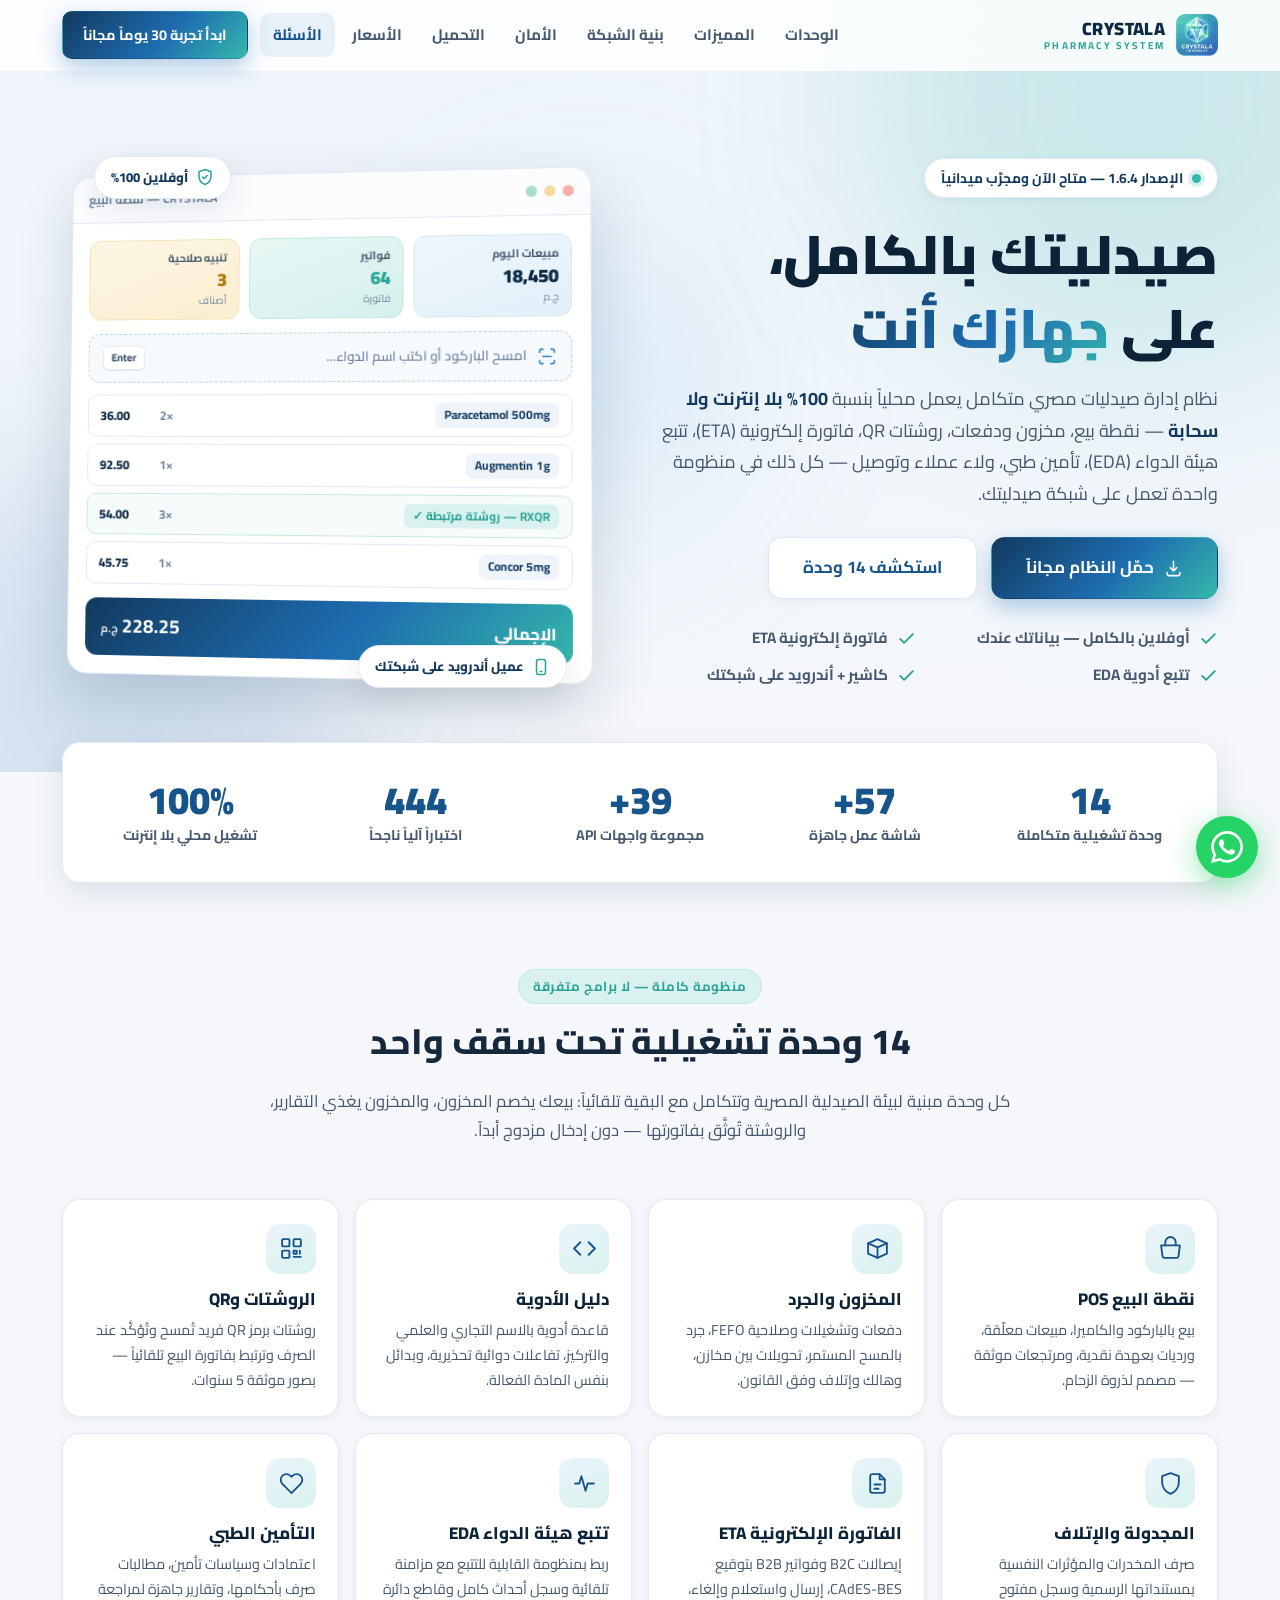
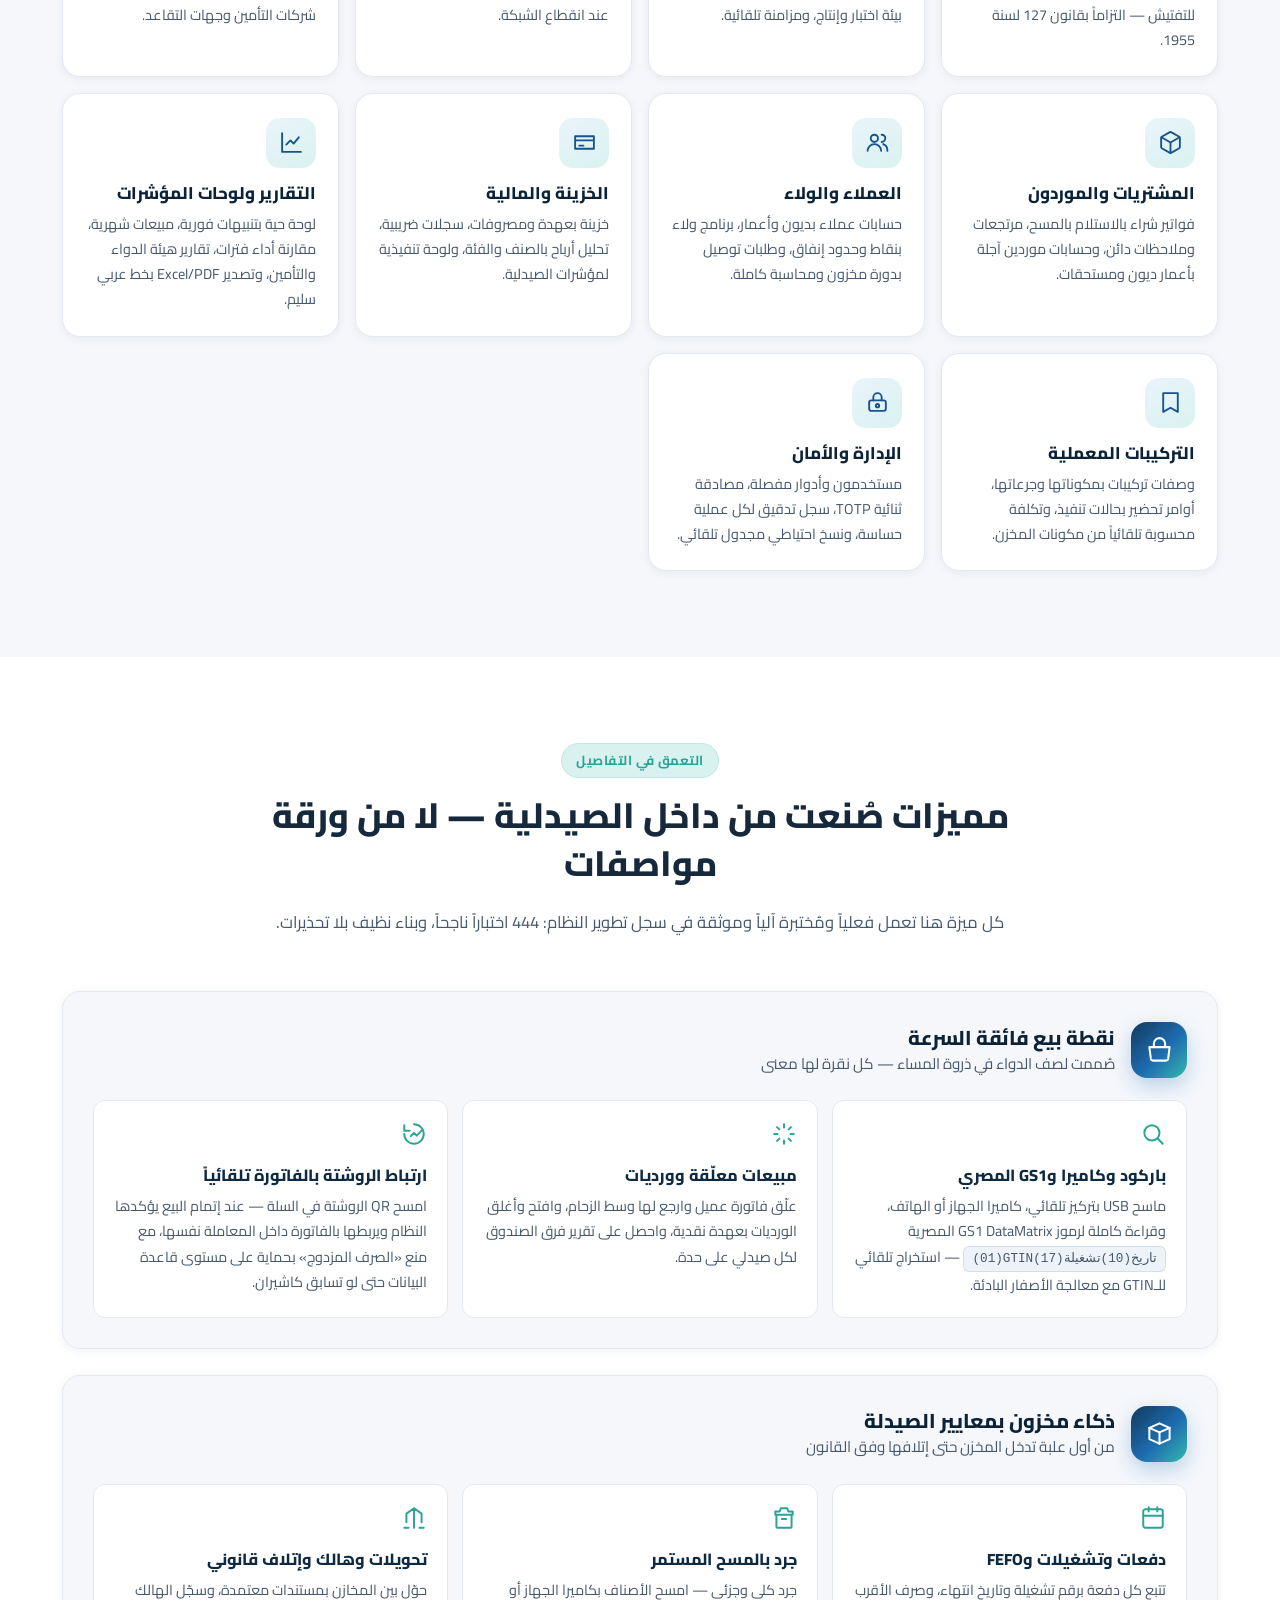
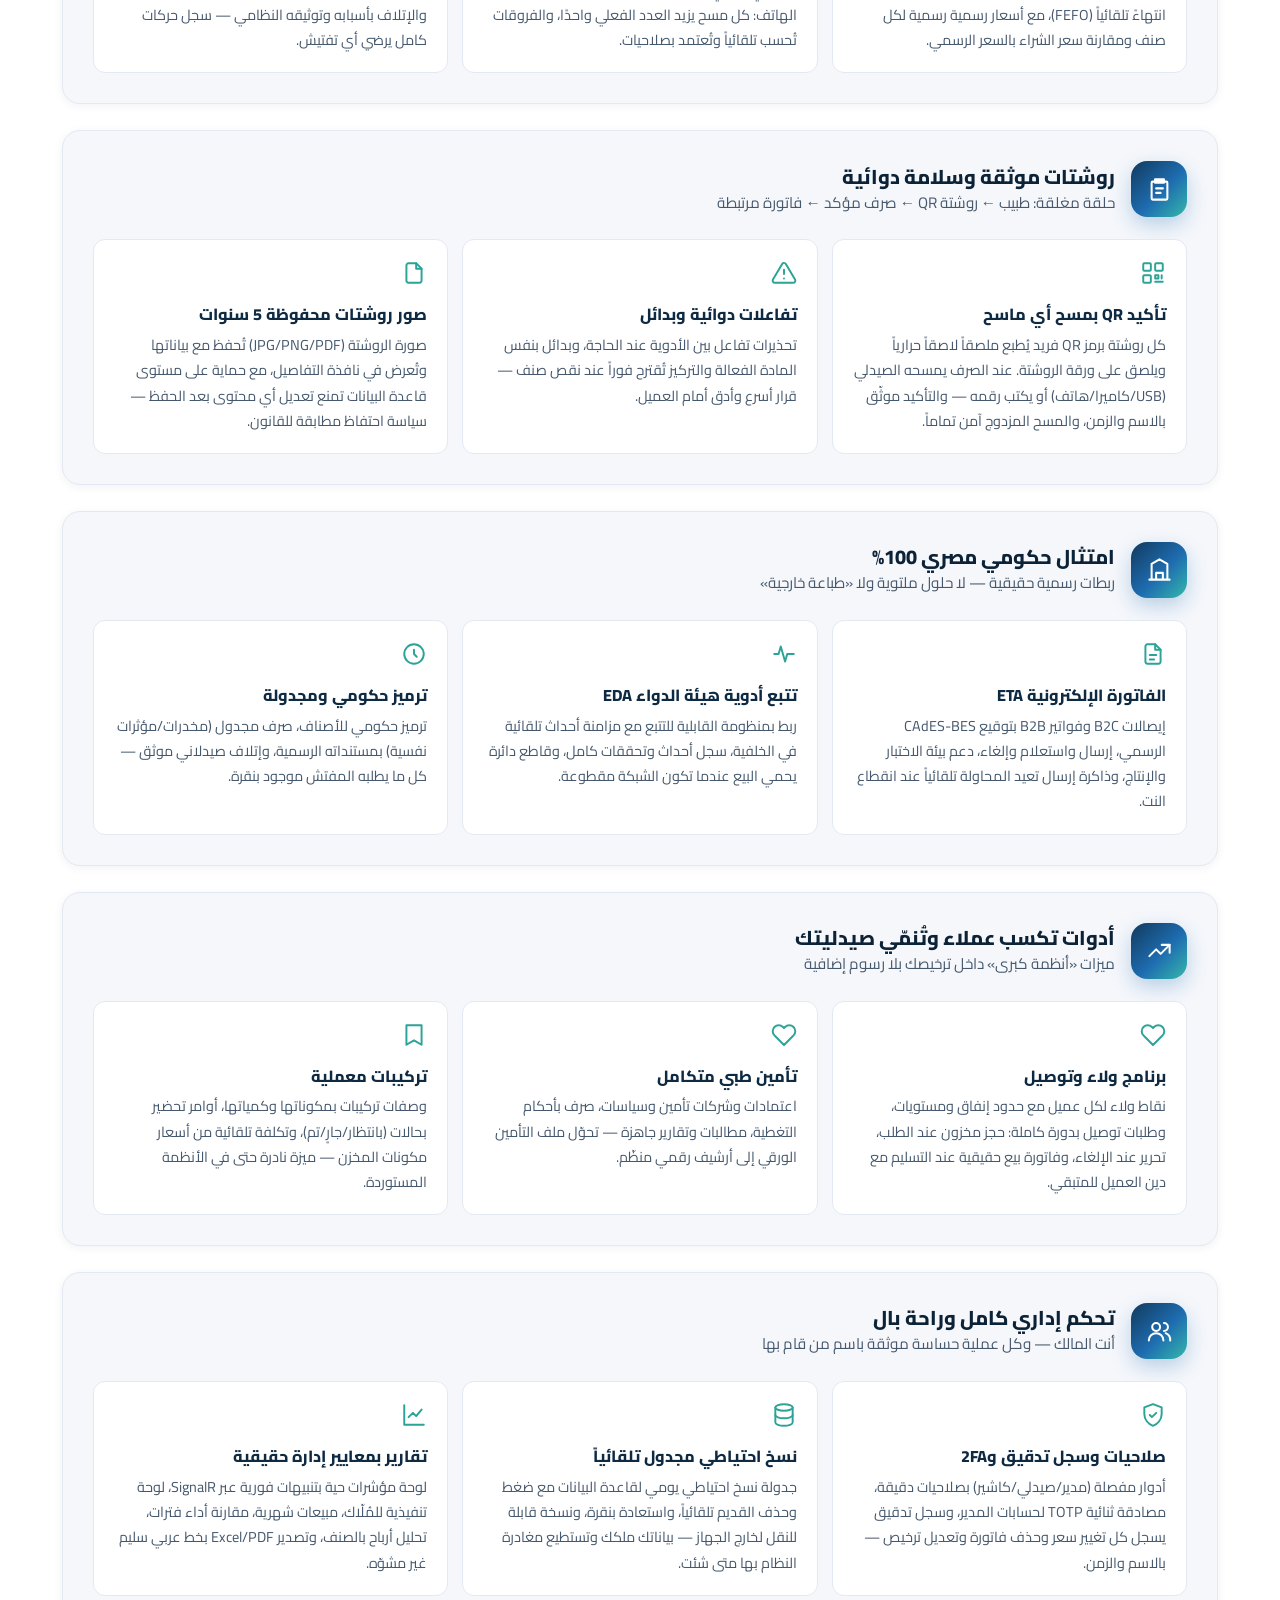
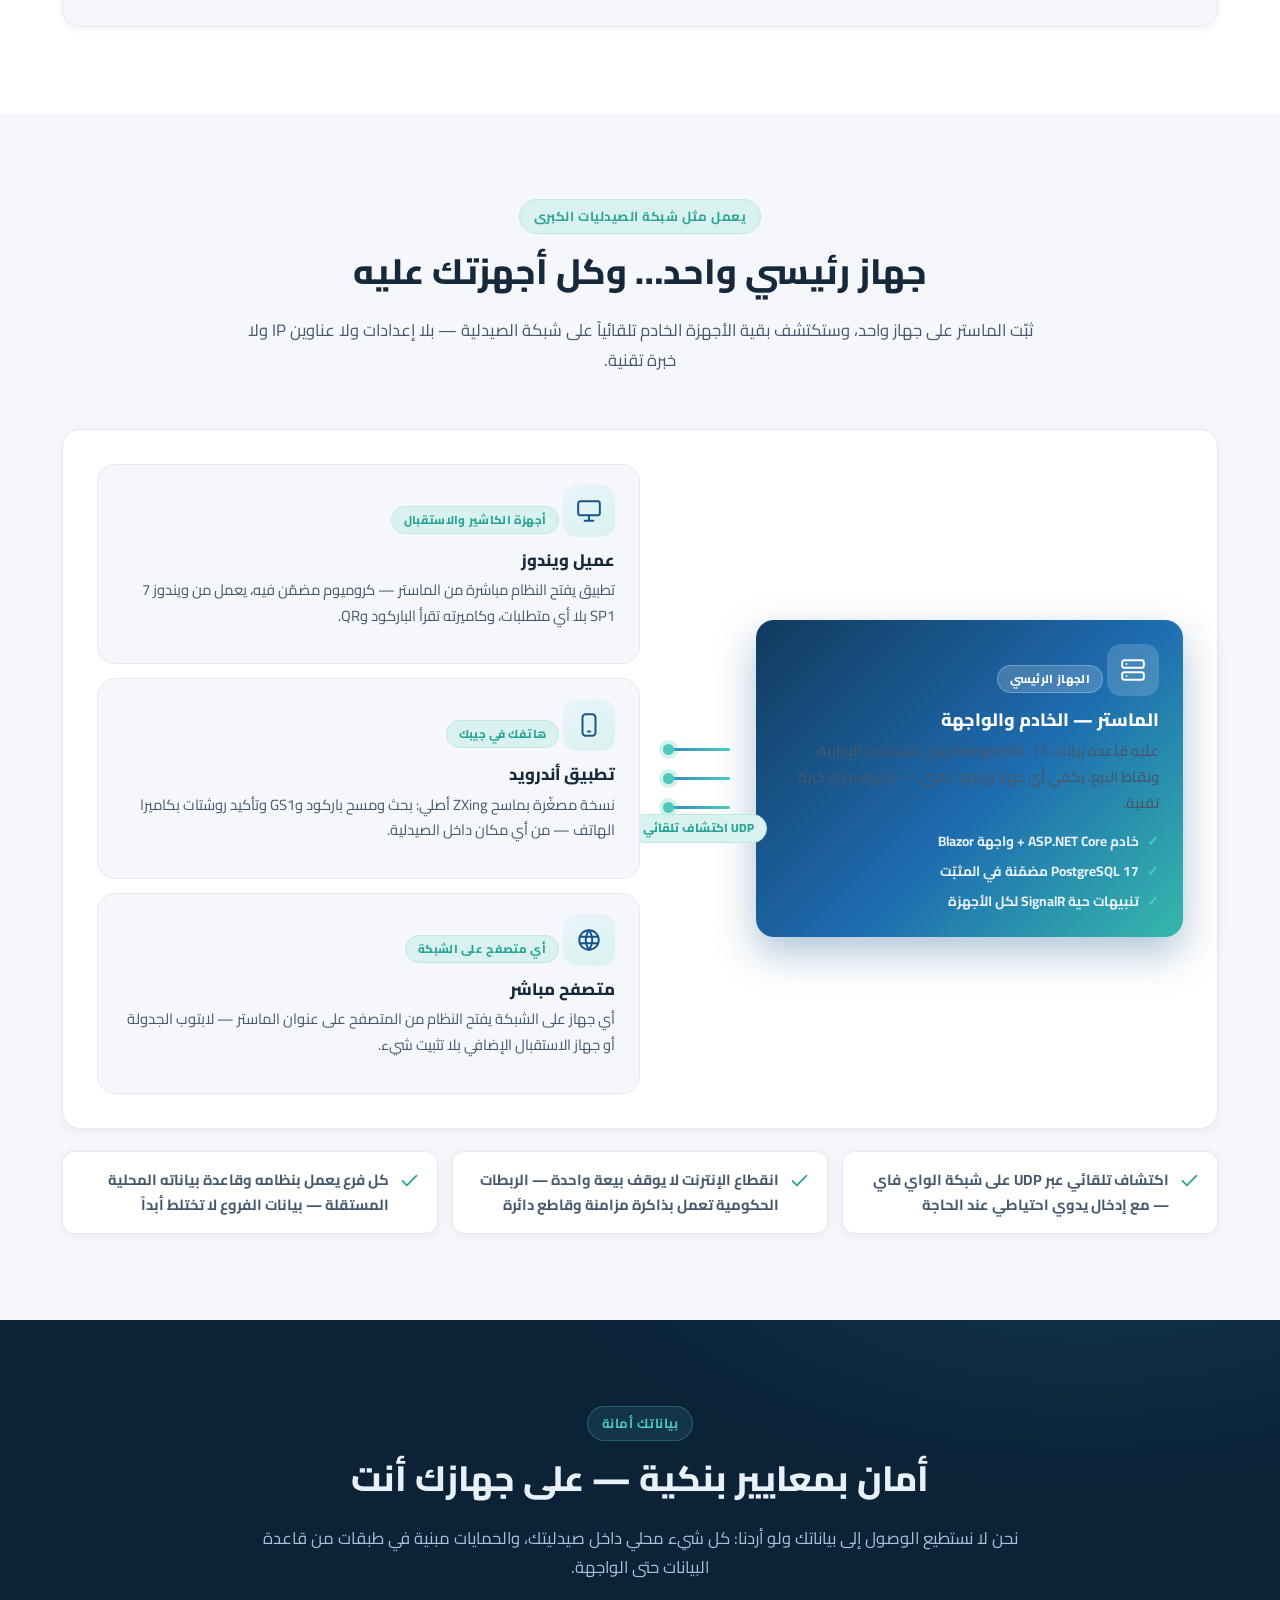
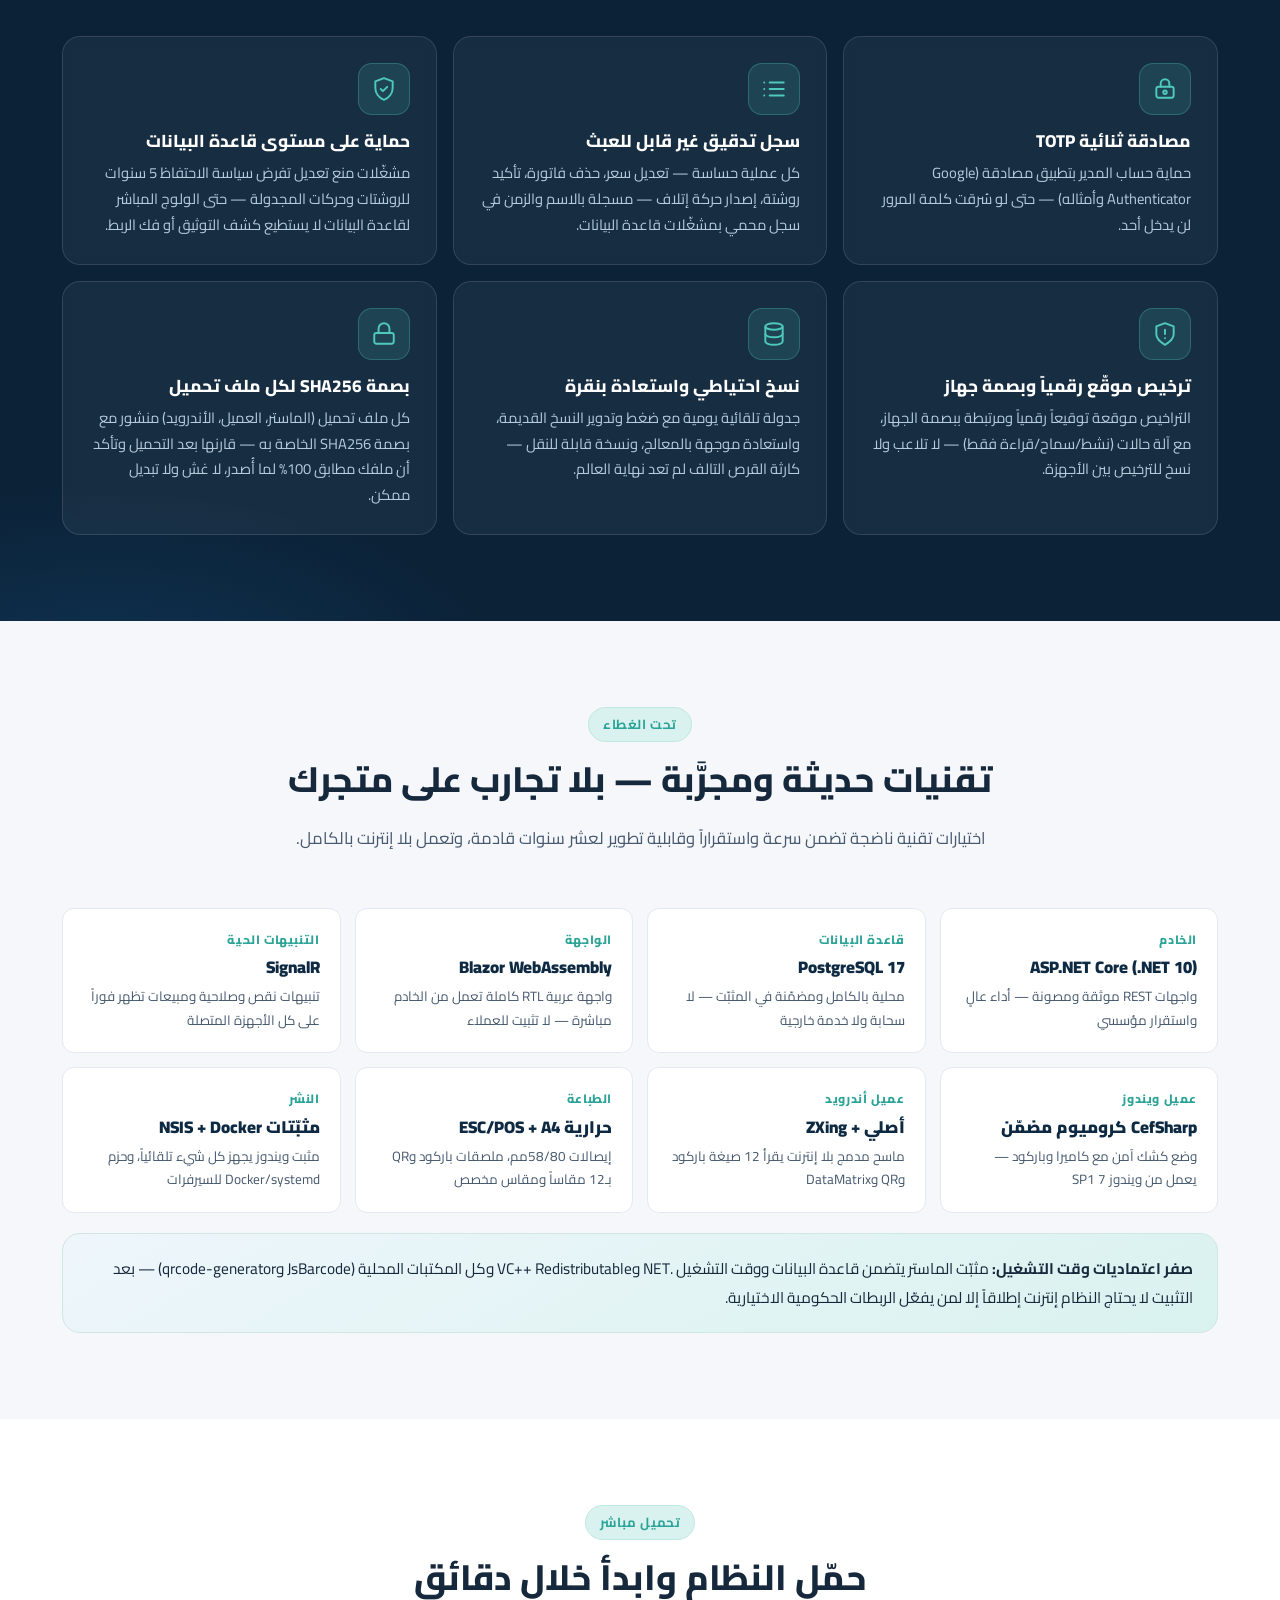
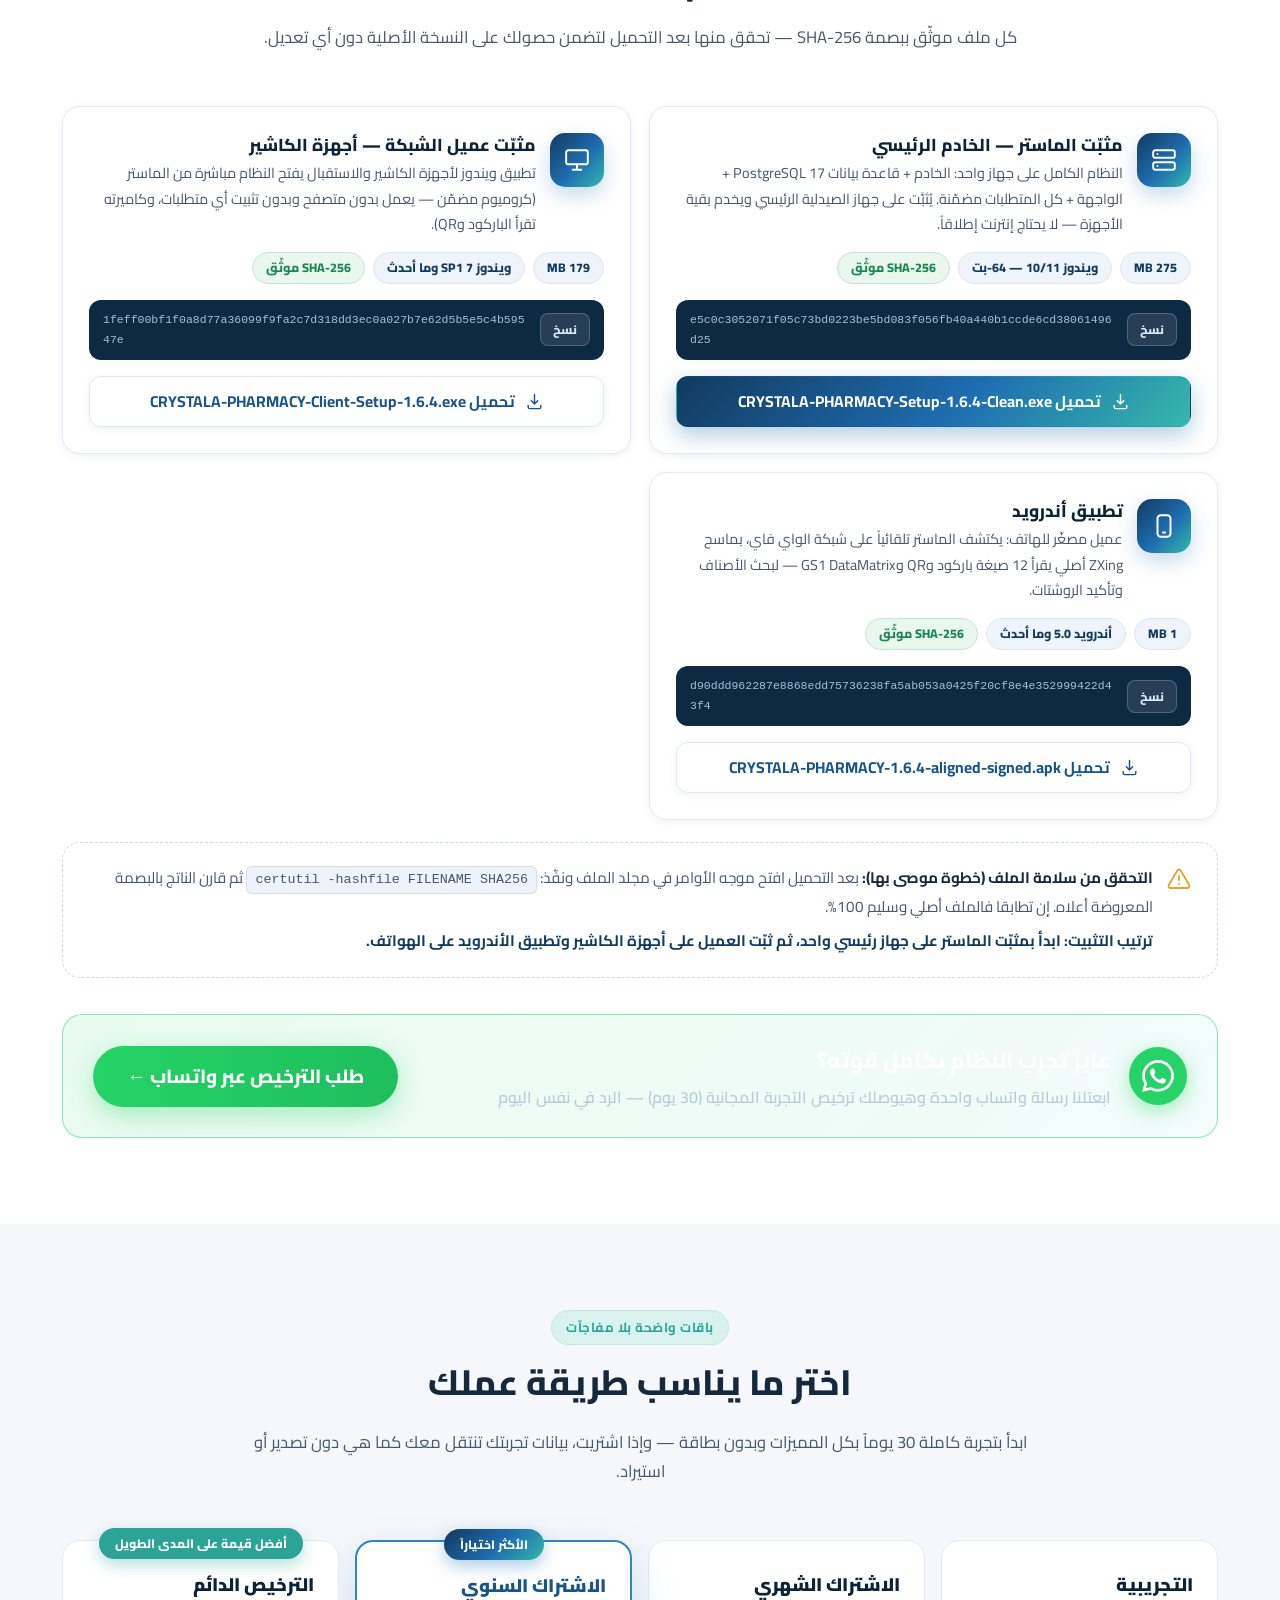
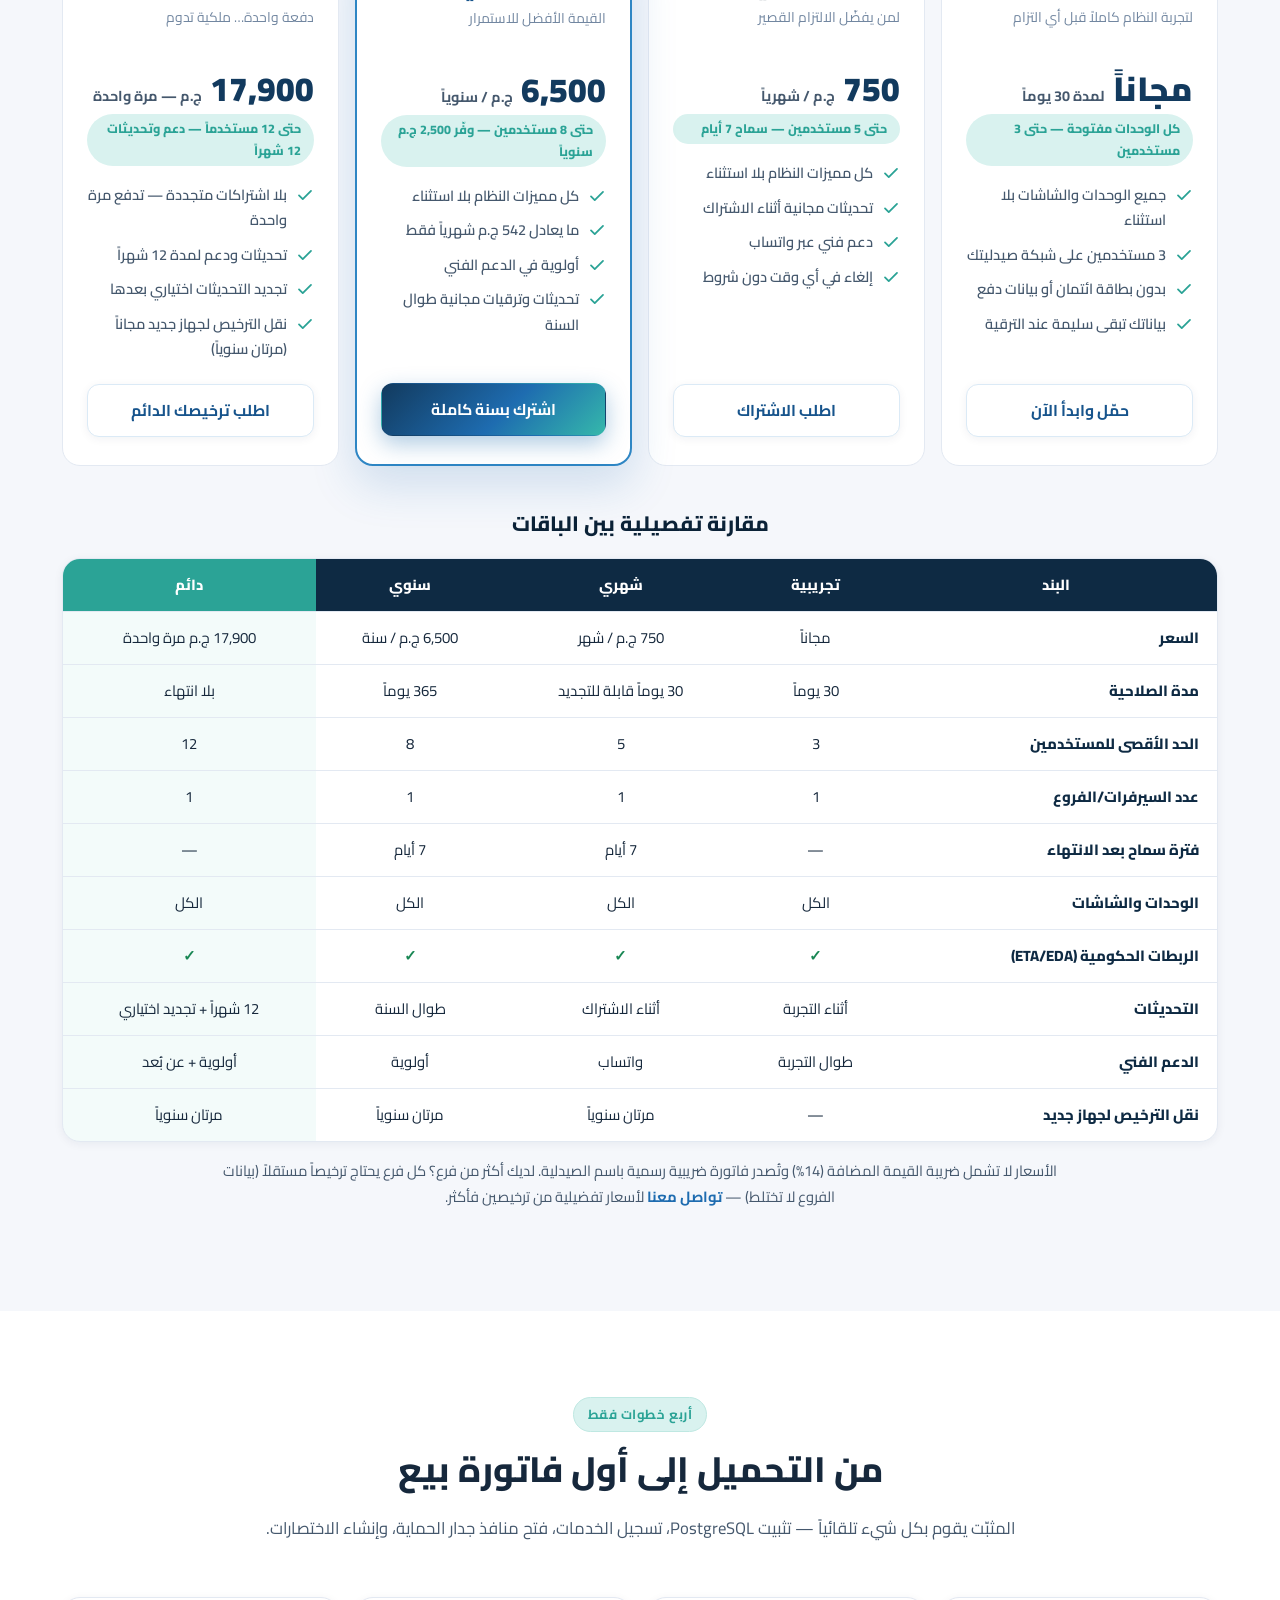
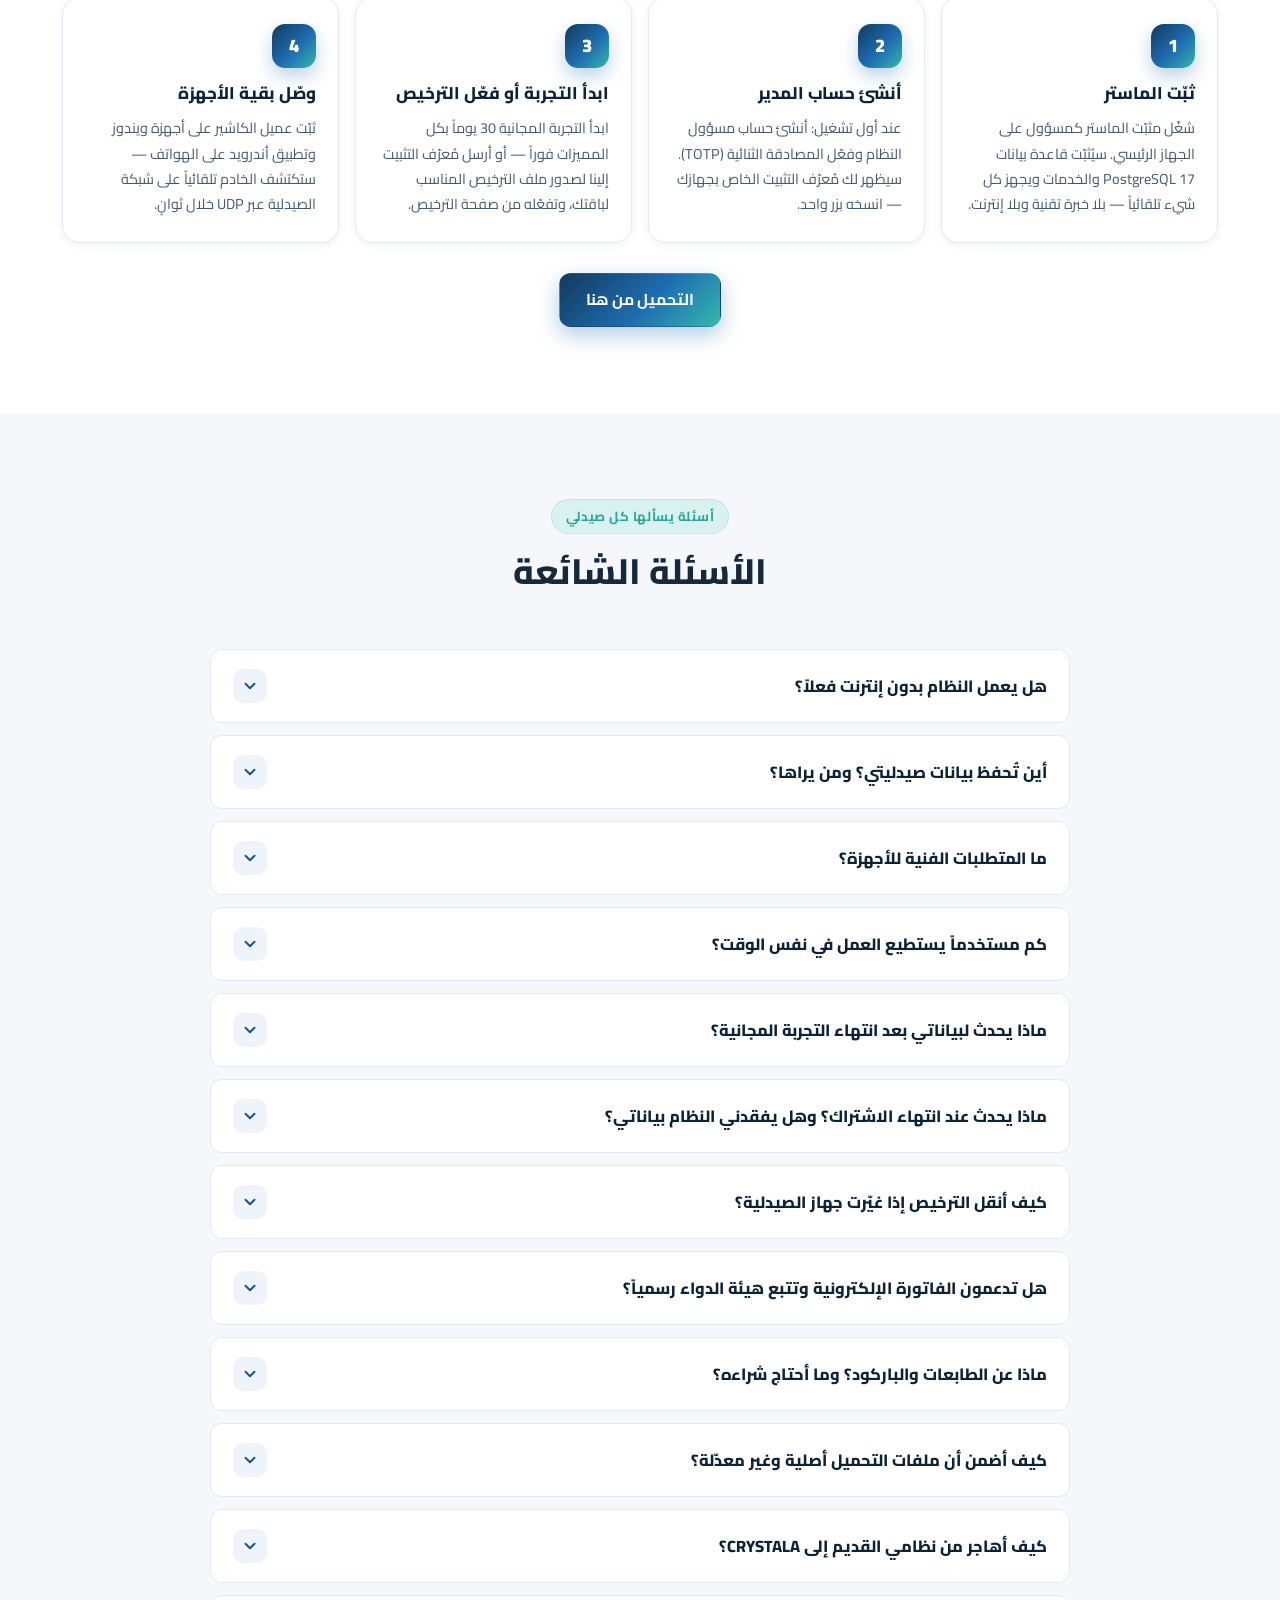
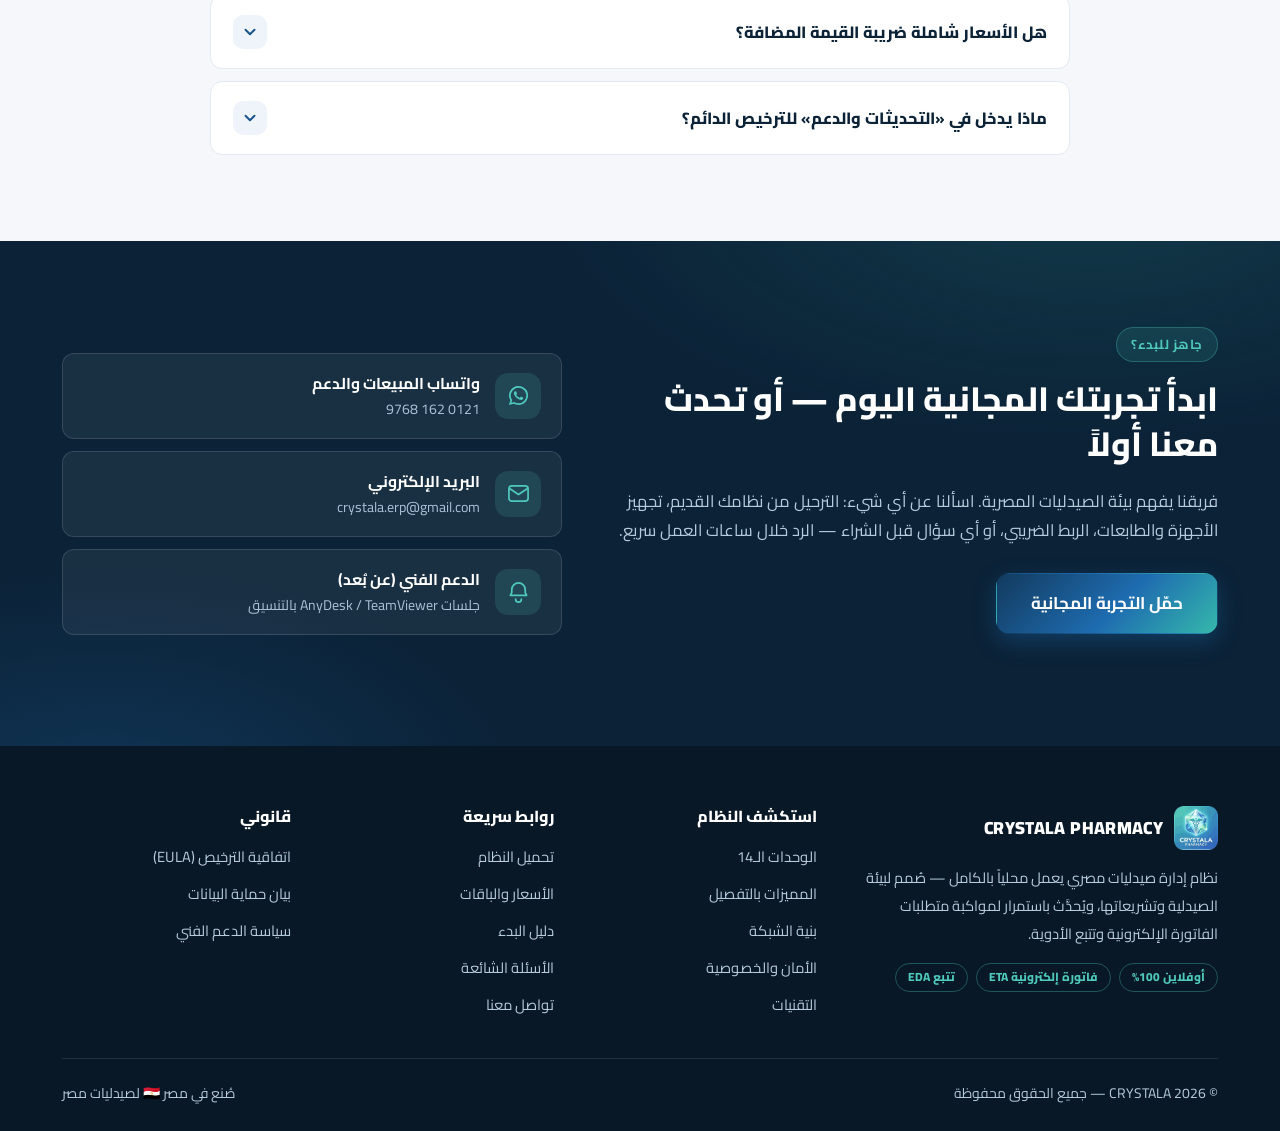
==== commit 408bba26: "إضافة زر واتساب لطلب الترخيص التجريبي (عائم + كارت في قسم التحميل)" ====
--- a/index.html
+++ b/index.html
@@ -646,7 +646,18 @@
         <span class="dl-note__hint">ترتيب التثبيت: ابدأ بمثبّت الماستر على جهاز رئيسي واحد، ثم ثبّت العميل على أجهزة الكاشير وتطبيق الأندرويد على الهواتف.</span>
       </div>
     </div>
-  </div>
+  
+    <div class="wa-license-cta" style="margin-top:36px;background:linear-gradient(135deg,rgba(37,211,102,.10),rgba(79,209,197,.07));border:1.5px solid rgba(37,211,102,.45);border-radius:20px;padding:26px 30px;display:flex;align-items:center;justify-content:space-between;gap:22px;flex-wrap:wrap;">
+      <div style="display:flex;align-items:center;gap:18px;">
+        <div style="width:58px;height:58px;border-radius:50%;background:#25D366;color:#fff;display:flex;align-items:center;justify-content:center;flex:0 0 auto;box-shadow:0 6px 20px rgba(37,211,102,.4);"><svg viewBox="0 0 24 24" fill="currentColor" style="width:32px;height:32px;"><path d="M17.472 14.382c-.297-.149-1.758-.867-2.03-.967-.273-.099-.471-.148-.67.15-.197.297-.767.966-.94 1.164-.173.199-.347.223-.644.075-.297-.15-1.255-.463-2.39-1.475-.883-.788-1.48-1.761-1.653-2.059-.173-.297-.018-.458.13-.606.134-.133.298-.347.446-.52.149-.174.198-.298.298-.497.099-.198.05-.371-.025-.52-.075-.149-.669-1.612-.916-2.207-.242-.579-.487-.5-.669-.51-.173-.008-.371-.01-.57-.01-.198 0-.52.074-.792.372-.272.297-1.04 1.016-1.04 2.479 0 1.462 1.065 2.875 1.213 3.074.149.198 2.096 3.2 5.077 4.487.709.306 1.262.489 1.694.625.712.227 1.36.195 1.871.118.571-.085 1.758-.719 2.006-1.413.248-.694.248-1.289.173-1.413-.074-.124-.272-.198-.57-.347m-5.421 7.403h-.004a9.87 9.87 0 01-5.031-1.378l-.361-.214-3.741.982.998-3.648-.235-.374a9.86 9.86 0 01-1.51-5.26c.001-5.45 4.436-9.884 9.888-9.884 2.64 0 5.122 1.03 6.988 2.898a9.825 9.825 0 012.893 6.994c-.003 5.45-4.437 9.884-9.885 9.884m8.413-18.297A11.815 11.815 0 0012.05 0C5.495 0 .16 5.335.157 11.892c0 2.096.547 4.142 1.588 5.945L.057 24l6.305-1.654a11.882 11.882 0 005.683 1.448h.005c6.554 0 11.89-5.335 11.893-11.893a11.821 11.821 0 00-3.48-8.413Z"/></svg></div>
+        <div>
+          <div style="font-weight:800;font-size:22px;color:#fff;">عايز تجرب النظام بكامل قوته؟</div>
+          <div style="color:#b8ccd9;font-size:16px;font-weight:600;margin-top:4px;">ابعتلنا رسالة واتساب واحدة وهيوصلك ترخيص التجربة المجانية (30 يوم) — الرد في نفس اليوم</div>
+        </div>
+      </div>
+      <a href="https://wa.me/201211629768?text=%D8%A3%D9%87%D9%84%D8%A7%D9%8B%20%D8%AF%D9%83%D8%AA%D9%88%D8%B1%D8%8C%20%D8%A3%D9%86%D8%A7%20%D8%B5%D8%A7%D8%AD%D8%A8%20%D8%B5%D9%8A%D8%AF%D9%84%D9%8A%D8%A9%20%D9%88%D8%B9%D8%A7%D9%8A%D8%B2%20%D8%A3%D9%81%D8%B9%D9%91%D9%84%20%D8%AA%D8%B1%D8%AE%D9%8A%D8%B5%20%D8%A7%D9%84%D8%AA%D8%AC%D8%B1%D8%A8%D8%A9%20%D8%A7%D9%84%D9%85%D8%AC%D8%A7%D9%86%D9%8A%D8%A9%20%2830%20%D9%8A%D9%88%D9%85%29%20%D9%84%D9%86%D8%B8%D8%A7%D9%85%20CRYSTALA%20PHARMACY" target="_blank" rel="noopener" style="background:linear-gradient(90deg,#25D366,#1ebe5d);color:#fff;font-weight:800;font-size:19px;padding:14px 34px;border-radius:999px;text-decoration:none;white-space:nowrap;box-shadow:0 8px 24px rgba(37,211,102,.35);">طلب الترخيص عبر واتساب ←</a>
+    </div>
+</div>
 </section>
 
 <!-- ═══════════ الأسعار ═══════════ -->
@@ -1064,5 +1075,22 @@
 })();
 </script>
 <!-- ═══ نهاية عداد الزيارات ═══ -->
+
+<!-- Cloudflare Web Analytics --><script type='module' src='https://static.cloudflareinsights.com/beacon.min.js' data-cf-beacon='{"token": "dcebb856a01f47de8ae52dfe63a7196e"}'></script><!-- End Cloudflare Web Analytics -->
+
+<!-- ═══ زر واتساب عائم — CRYSTALA ═══ -->
+<style>
+@keyframes cp-wa-pulse{0%{box-shadow:0 0 0 0 rgba(37,211,102,.55)}70%{box-shadow:0 0 0 20px rgba(37,211,102,0)}100%{box-shadow:0 0 0 0 rgba(37,211,102,0)}}
+#cp-wa-float{position:fixed;bottom:22px;right:22px;z-index:9998;width:62px;height:62px;border-radius:50%;background:#25D366;display:flex;align-items:center;justify-content:center;box-shadow:0 8px 28px rgba(37,211,102,.5);animation:cp-wa-pulse 2.5s infinite;transition:transform .2s;text-decoration:none;}
+#cp-wa-float:hover{transform:scale(1.08);}
+#cp-wa-float svg{width:34px;height:34px;fill:#fff;}
+#cp-wa-float .cp-wa-tip{position:absolute;right:74px;top:50%;transform:translateY(-50%);background:#0e2a43;color:#fff;font-family:'Cairo',Tahoma,sans-serif;font-size:14px;font-weight:700;padding:8px 16px;border-radius:12px;white-space:nowrap;opacity:0;pointer-events:none;transition:opacity .25s;box-shadow:0 6px 18px rgba(0,0,0,.35);}
+#cp-wa-float:hover .cp-wa-tip{opacity:1;}
+</style>
+<a id="cp-wa-float" href="https://wa.me/201211629768?text=%D8%A3%D9%87%D9%84%D8%A7%D9%8B%20%D8%AF%D9%83%D8%AA%D9%88%D8%B1%D8%8C%20%D8%A3%D9%86%D8%A7%20%D8%B5%D8%A7%D8%AD%D8%A8%20%D8%B5%D9%8A%D8%AF%D9%84%D9%8A%D8%A9%20%D9%88%D8%B9%D8%A7%D9%8A%D8%B2%20%D8%A3%D9%81%D8%B9%D9%91%D9%84%20%D8%AA%D8%B1%D8%AE%D9%8A%D8%B5%20%D8%A7%D9%84%D8%AA%D8%AC%D8%B1%D8%A8%D8%A9%20%D8%A7%D9%84%D9%85%D8%AC%D8%A7%D9%86%D9%8A%D8%A9%20%2830%20%D9%8A%D9%88%D9%85%29%20%D9%84%D9%86%D8%B8%D8%A7%D9%85%20CRYSTALA%20PHARMACY" target="_blank" rel="noopener" aria-label="تواصل معنا عبر واتساب">
+  <svg viewBox="0 0 24 24" fill="currentColor" style="width:32px;height:32px;"><path d="M17.472 14.382c-.297-.149-1.758-.867-2.03-.967-.273-.099-.471-.148-.67.15-.197.297-.767.966-.94 1.164-.173.199-.347.223-.644.075-.297-.15-1.255-.463-2.39-1.475-.883-.788-1.48-1.761-1.653-2.059-.173-.297-.018-.458.13-.606.134-.133.298-.347.446-.52.149-.174.198-.298.298-.497.099-.198.05-.371-.025-.52-.075-.149-.669-1.612-.916-2.207-.242-.579-.487-.5-.669-.51-.173-.008-.371-.01-.57-.01-.198 0-.52.074-.792.372-.272.297-1.04 1.016-1.04 2.479 0 1.462 1.065 2.875 1.213 3.074.149.198 2.096 3.2 5.077 4.487.709.306 1.262.489 1.694.625.712.227 1.36.195 1.871.118.571-.085 1.758-.719 2.006-1.413.248-.694.248-1.289.173-1.413-.074-.124-.272-.198-.57-.347m-5.421 7.403h-.004a9.87 9.87 0 01-5.031-1.378l-.361-.214-3.741.982.998-3.648-.235-.374a9.86 9.86 0 01-1.51-5.26c.001-5.45 4.436-9.884 9.888-9.884 2.64 0 5.122 1.03 6.988 2.898a9.825 9.825 0 012.893 6.994c-.003 5.45-4.437 9.884-9.885 9.884m8.413-18.297A11.815 11.815 0 0012.05 0C5.495 0 .16 5.335.157 11.892c0 2.096.547 4.142 1.588 5.945L.057 24l6.305-1.654a11.882 11.882 0 005.683 1.448h.005c6.554 0 11.89-5.335 11.893-11.893a11.821 11.821 0 00-3.48-8.413Z"/></svg>
+  <span class="cp-wa-tip">اطلب ترخيص التجربة المجانية</span>
+</a>
+<!-- ═══ نهاية زر واتساب ═══ -->
 </body>
 </html>
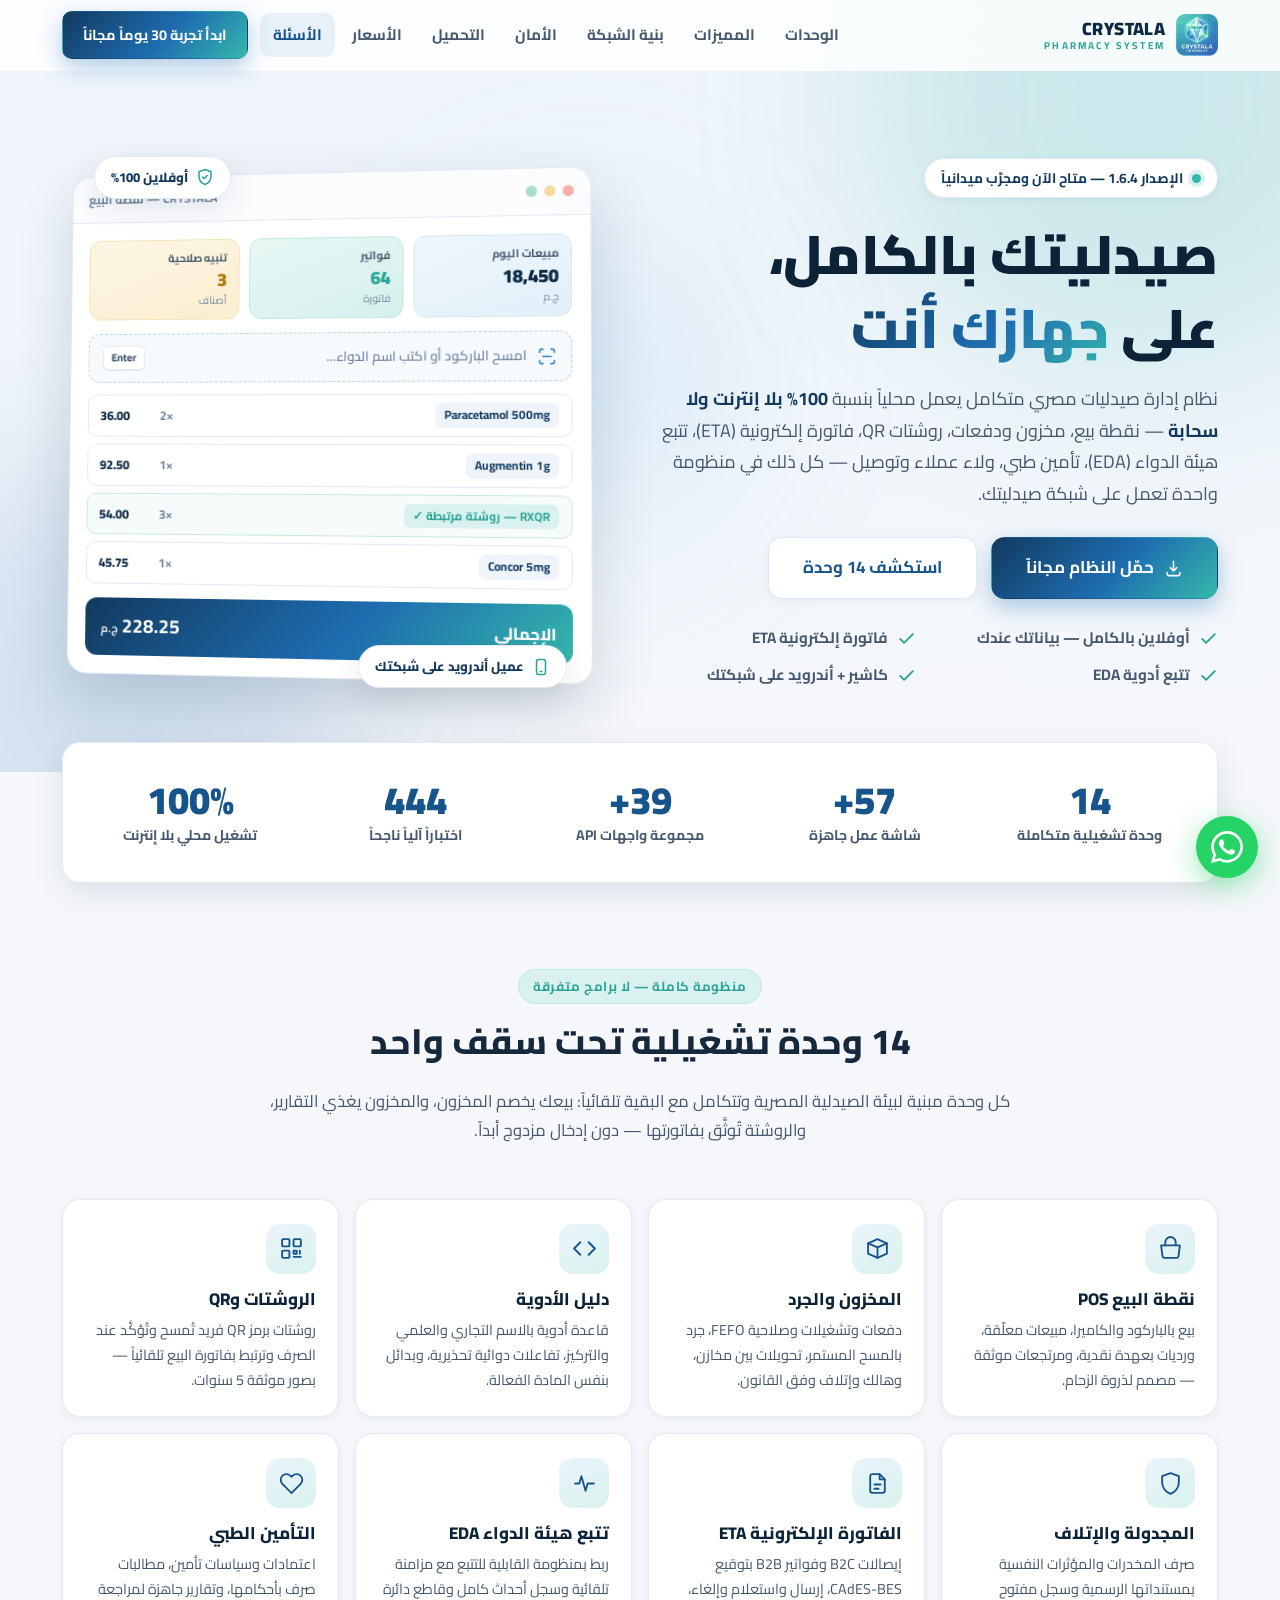
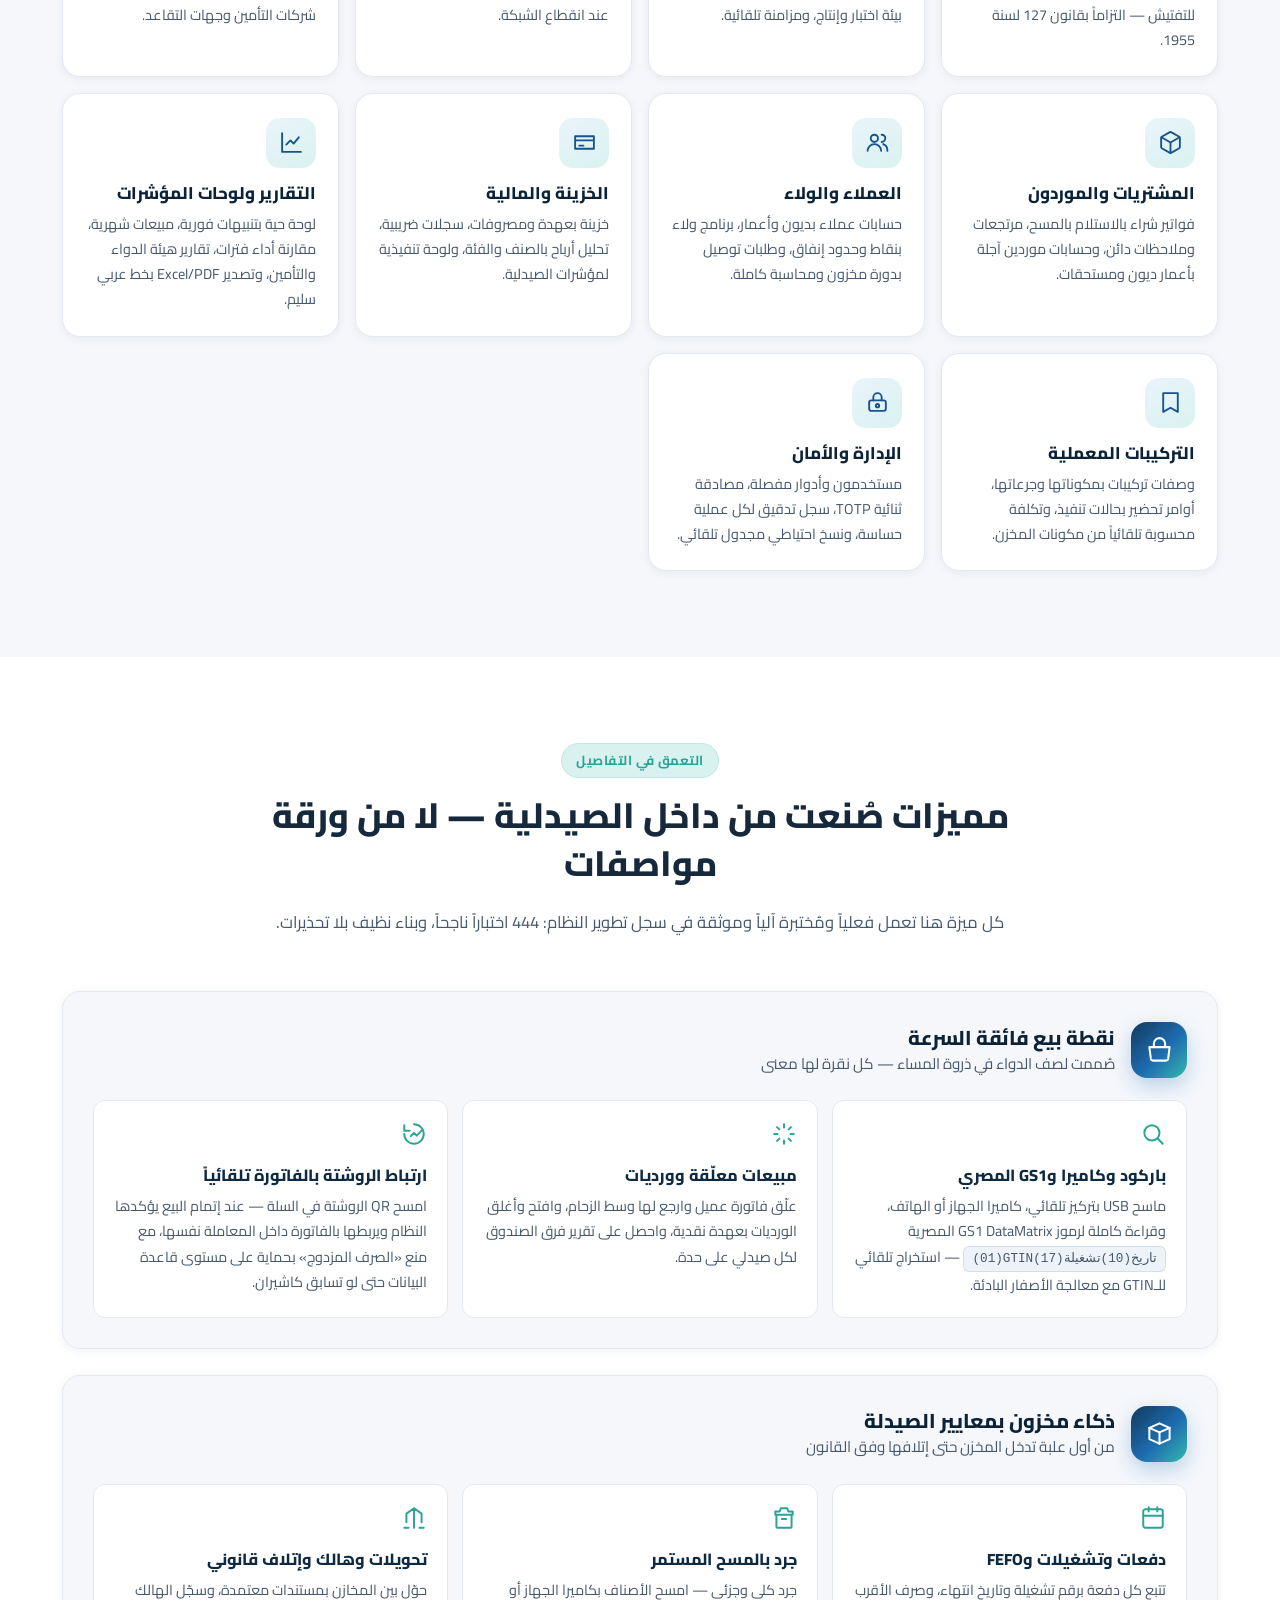
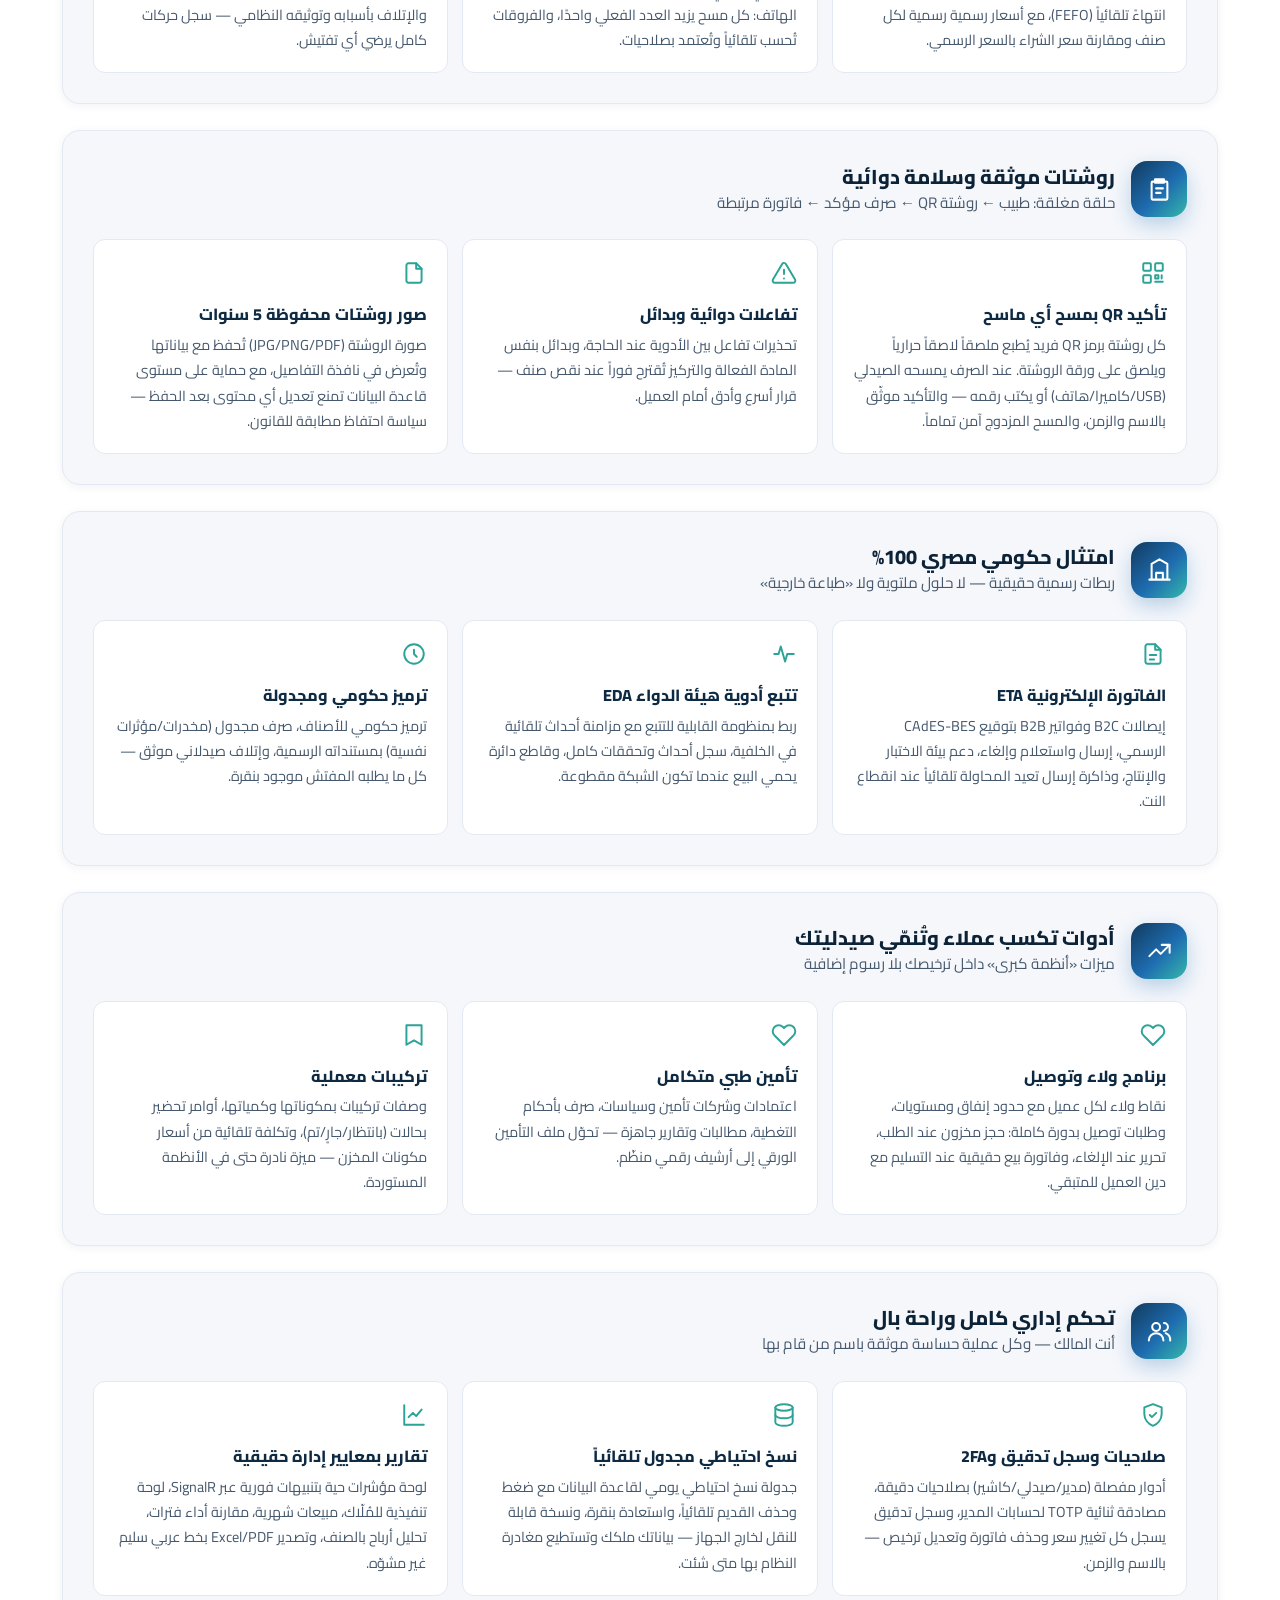
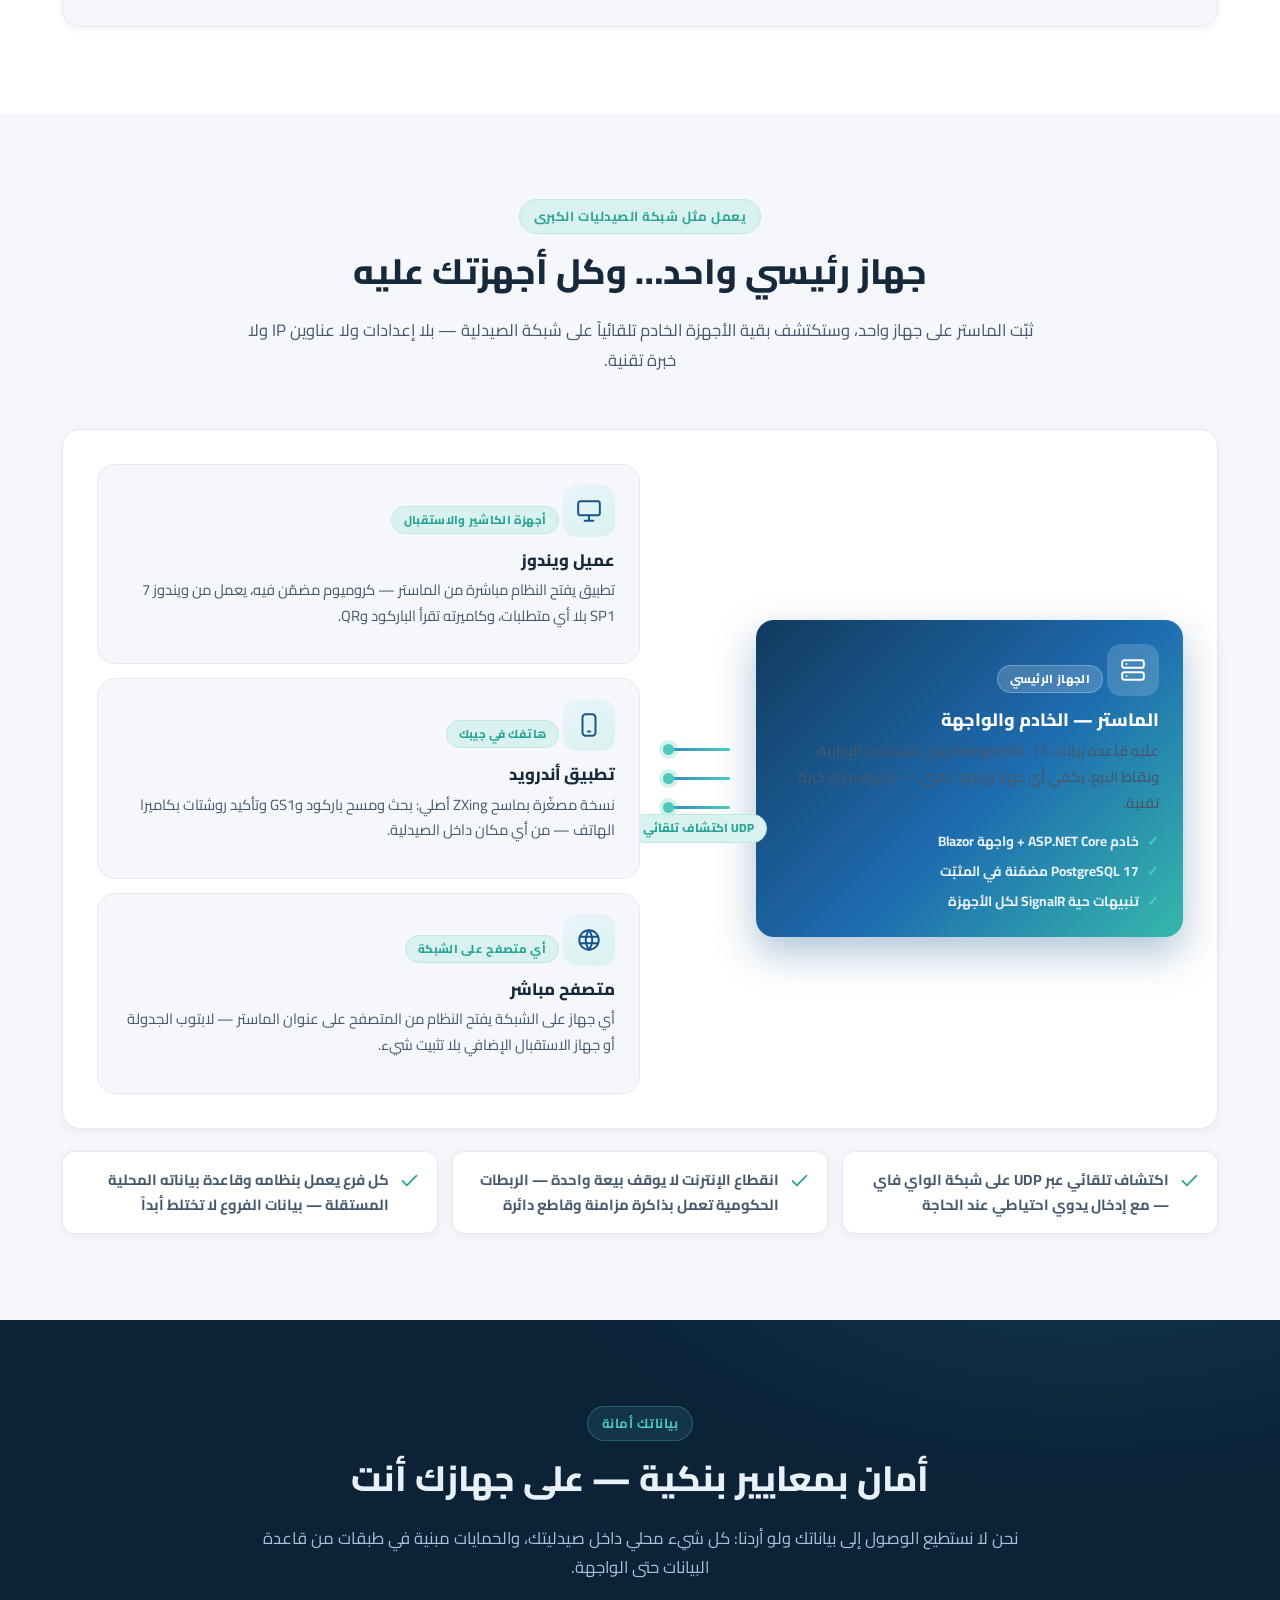
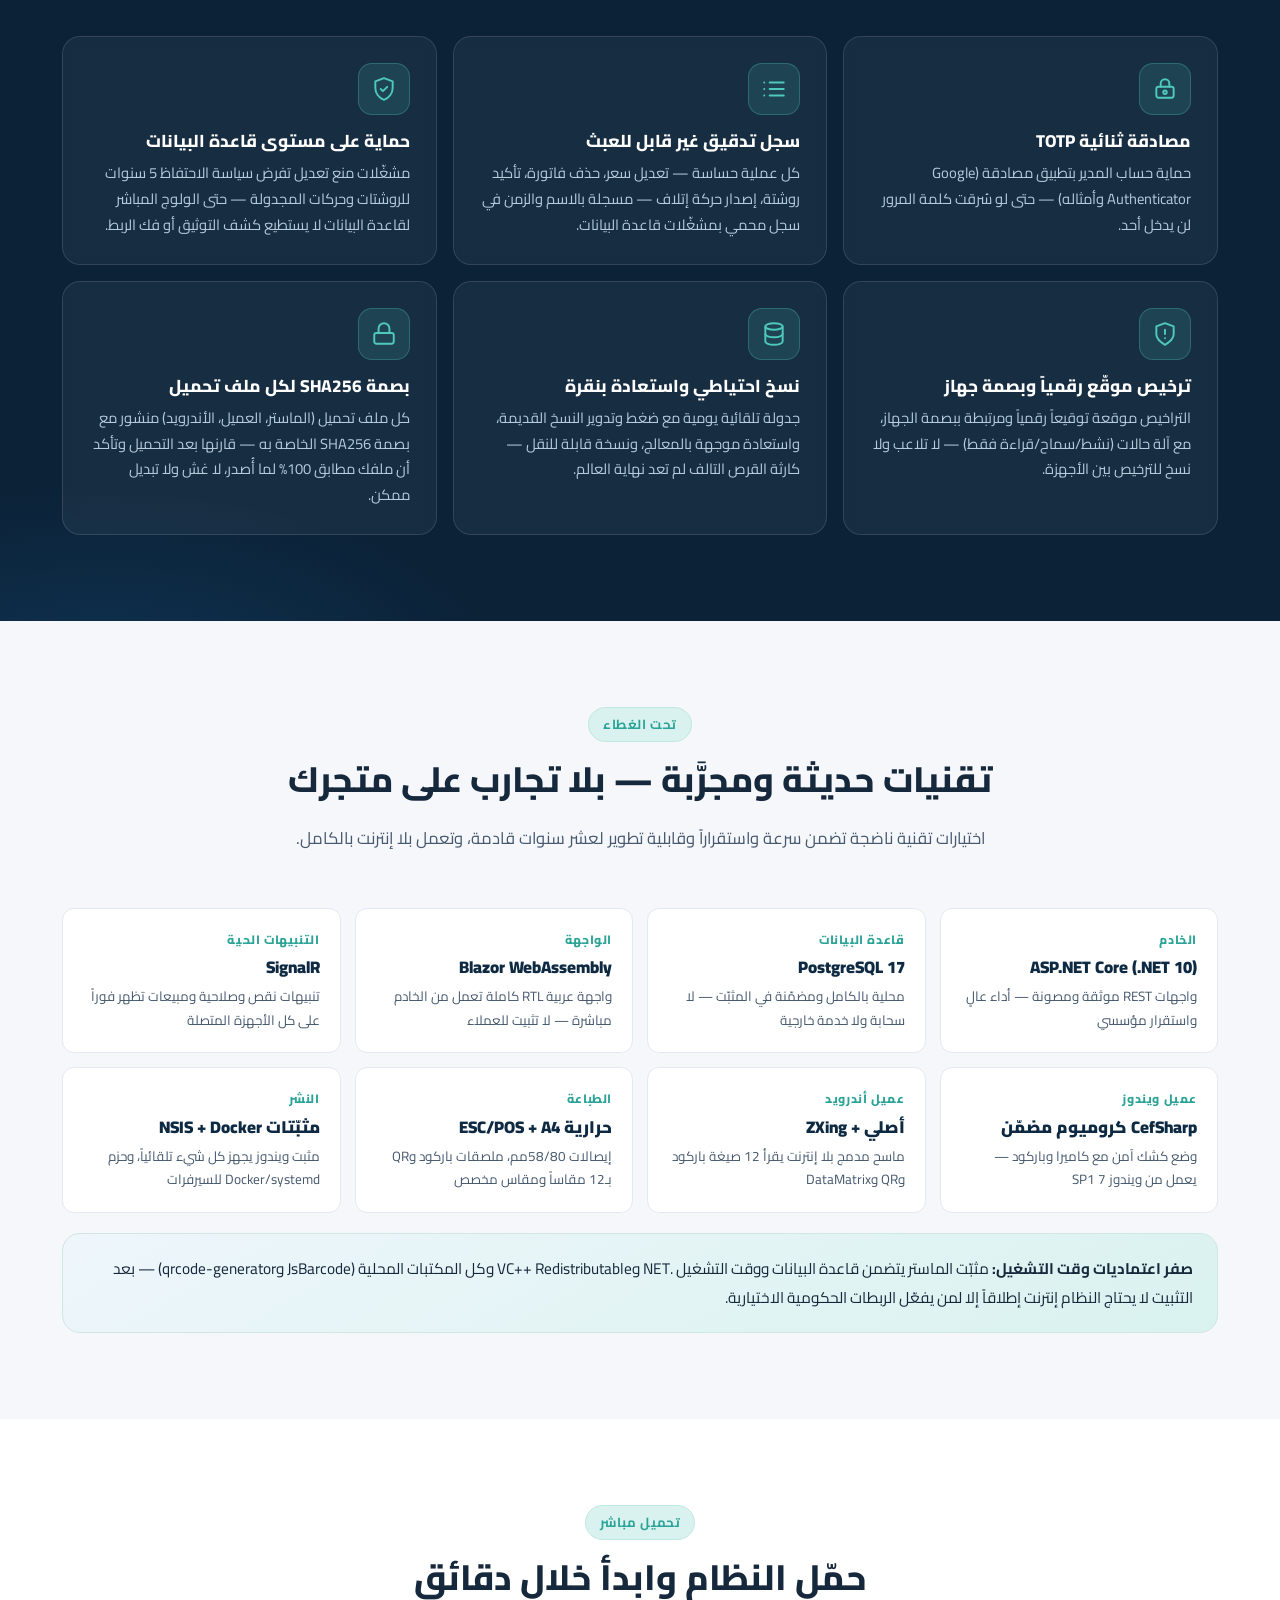
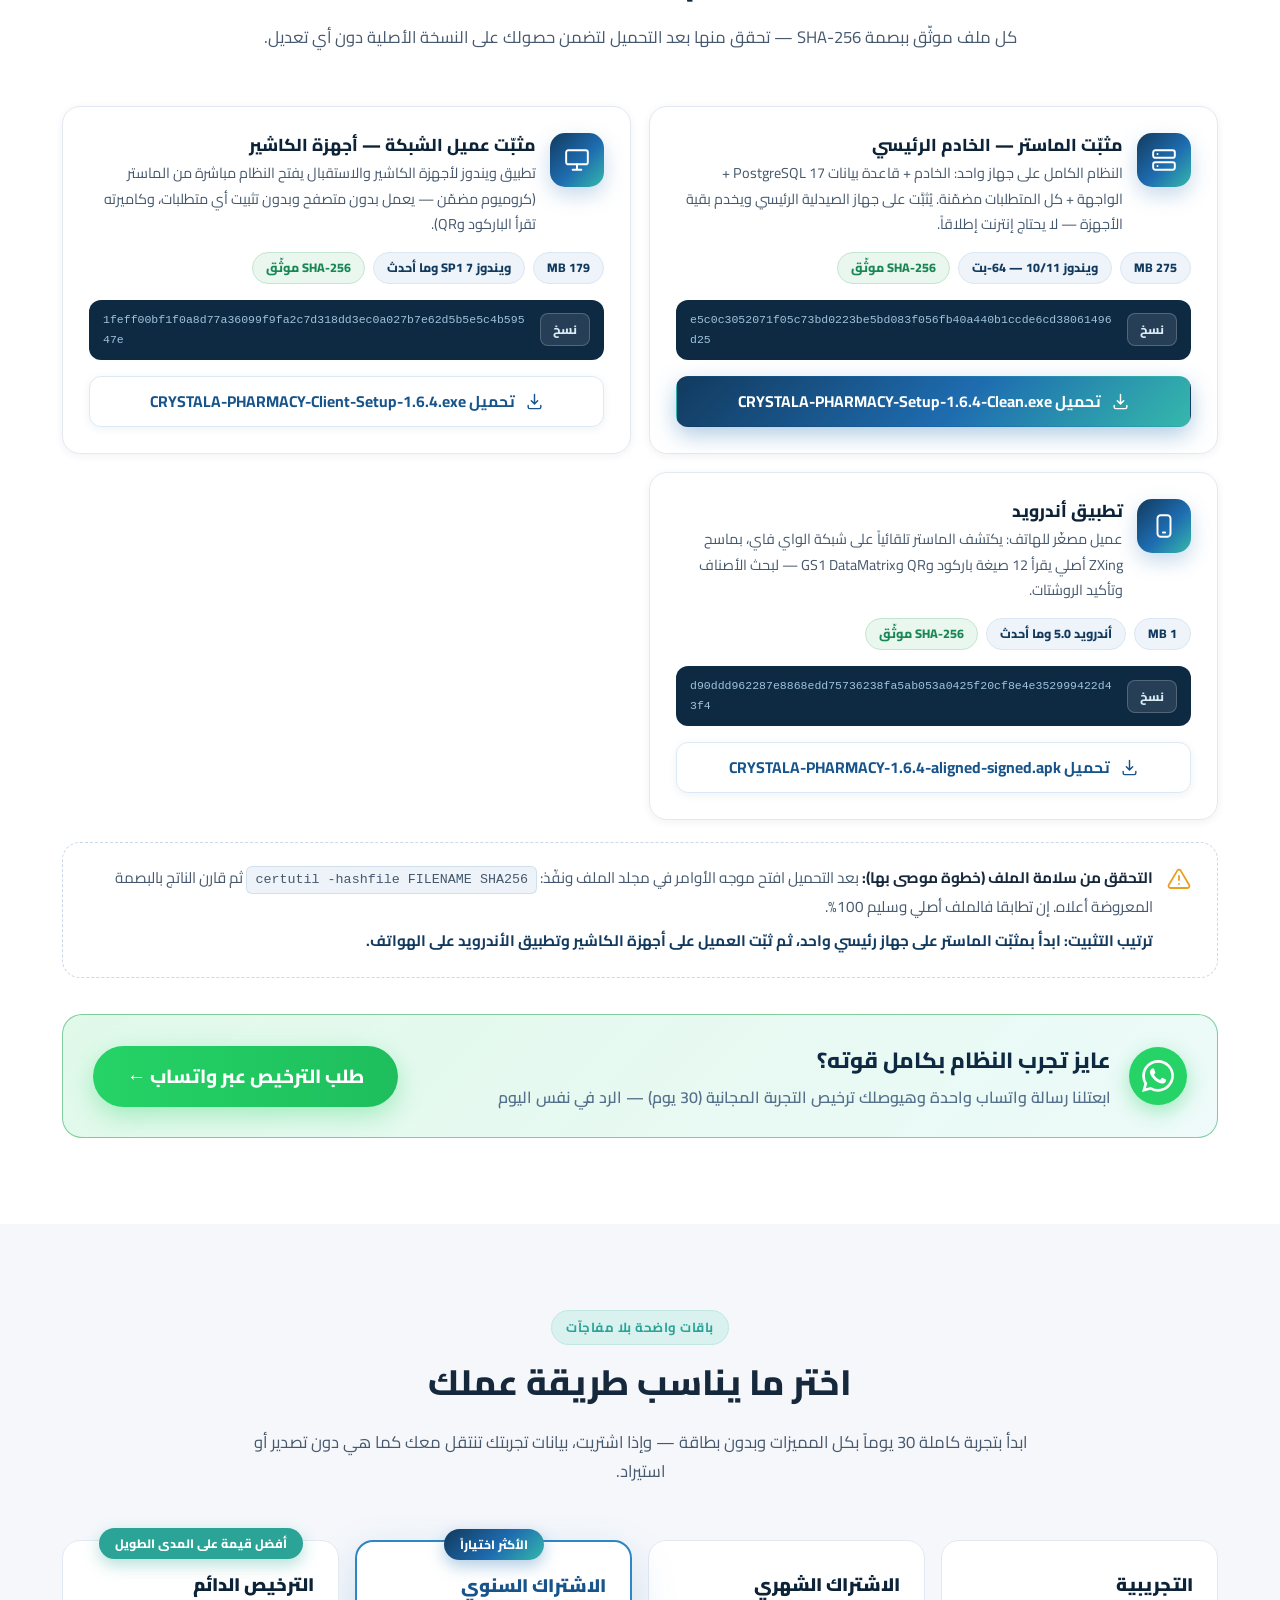
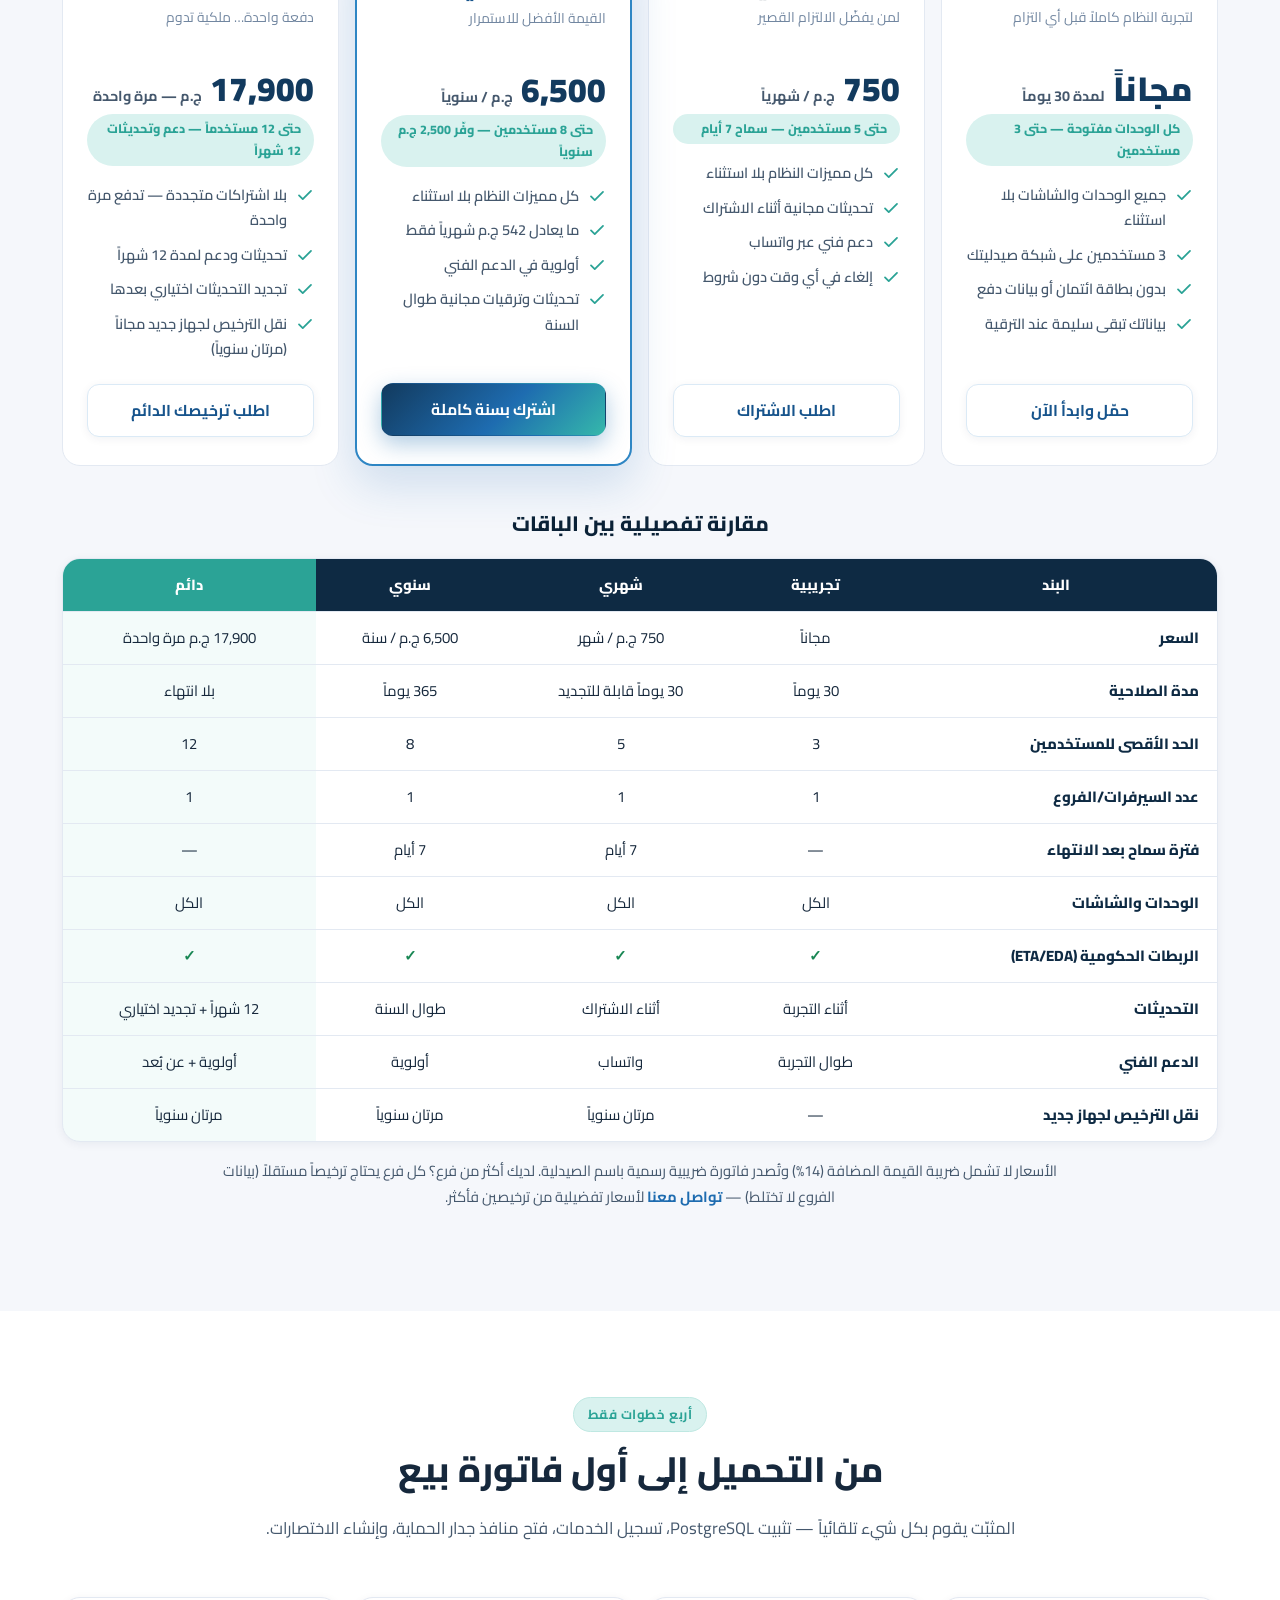
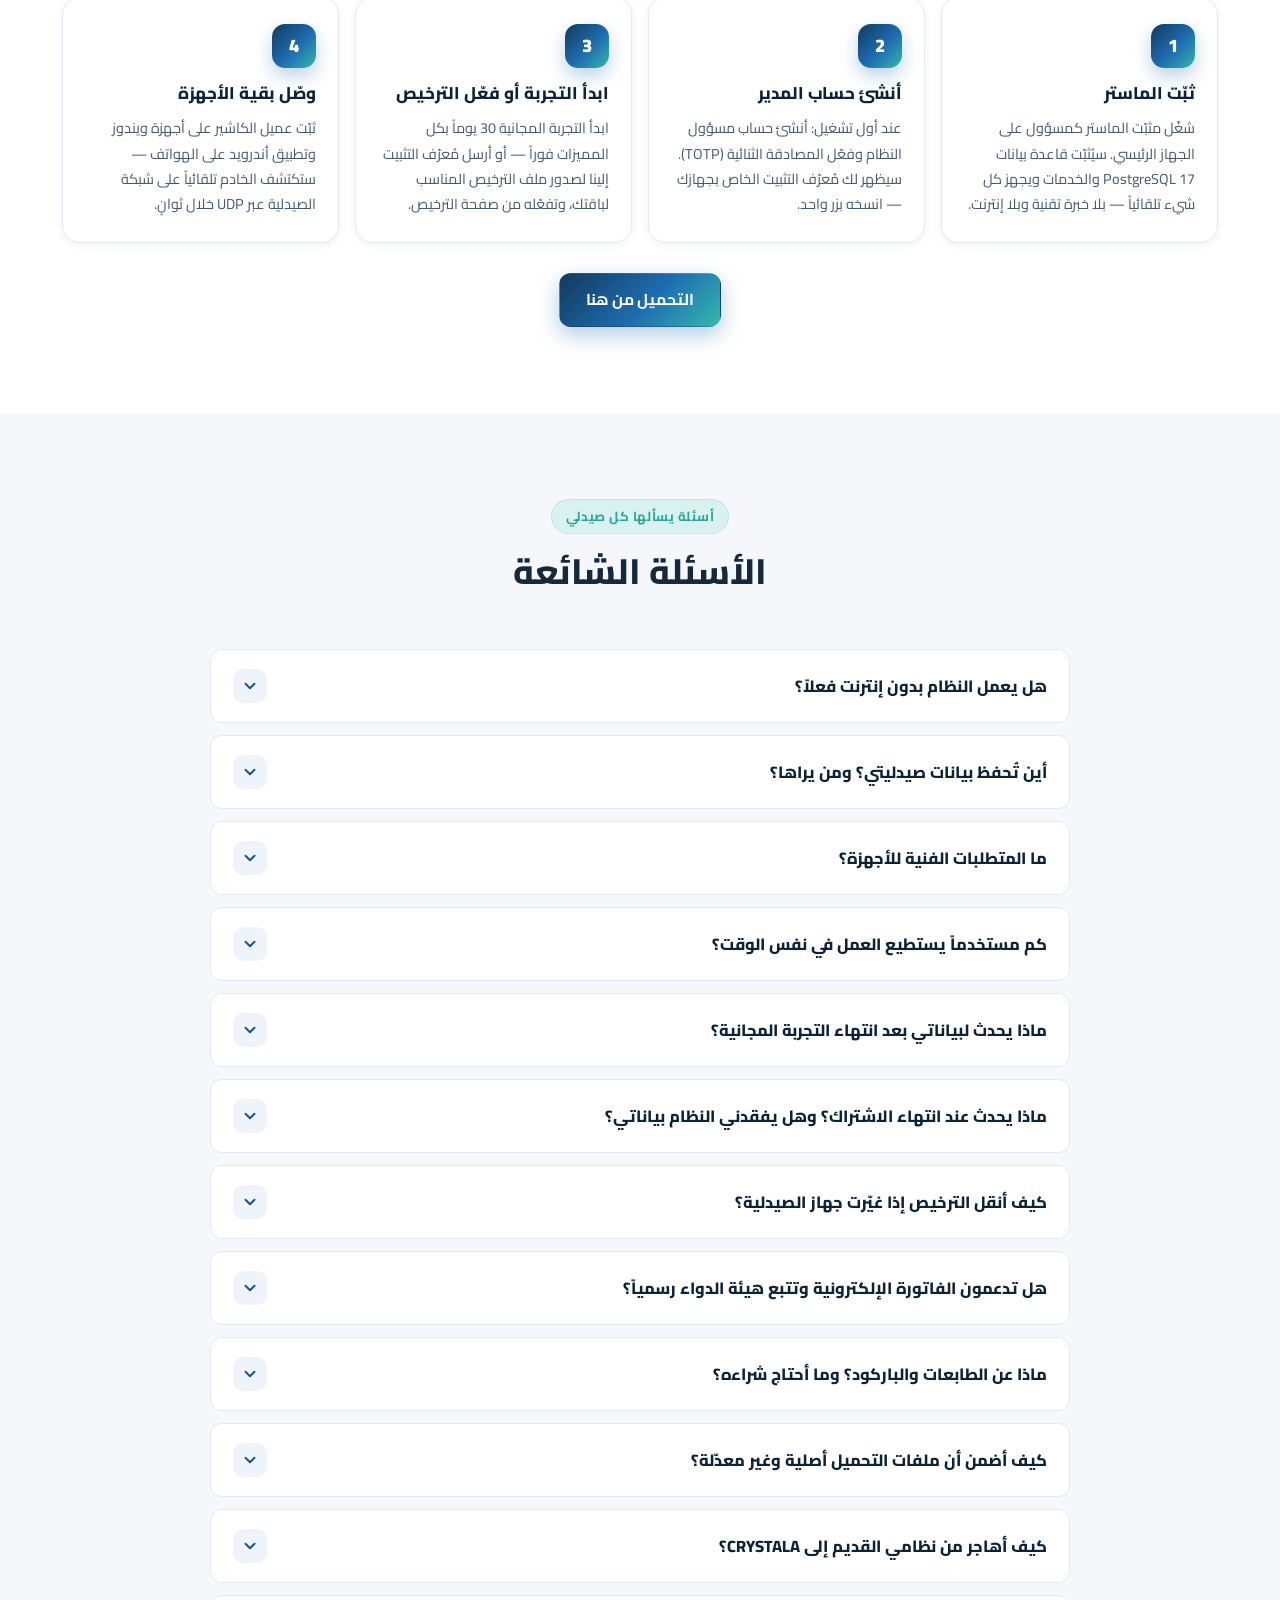
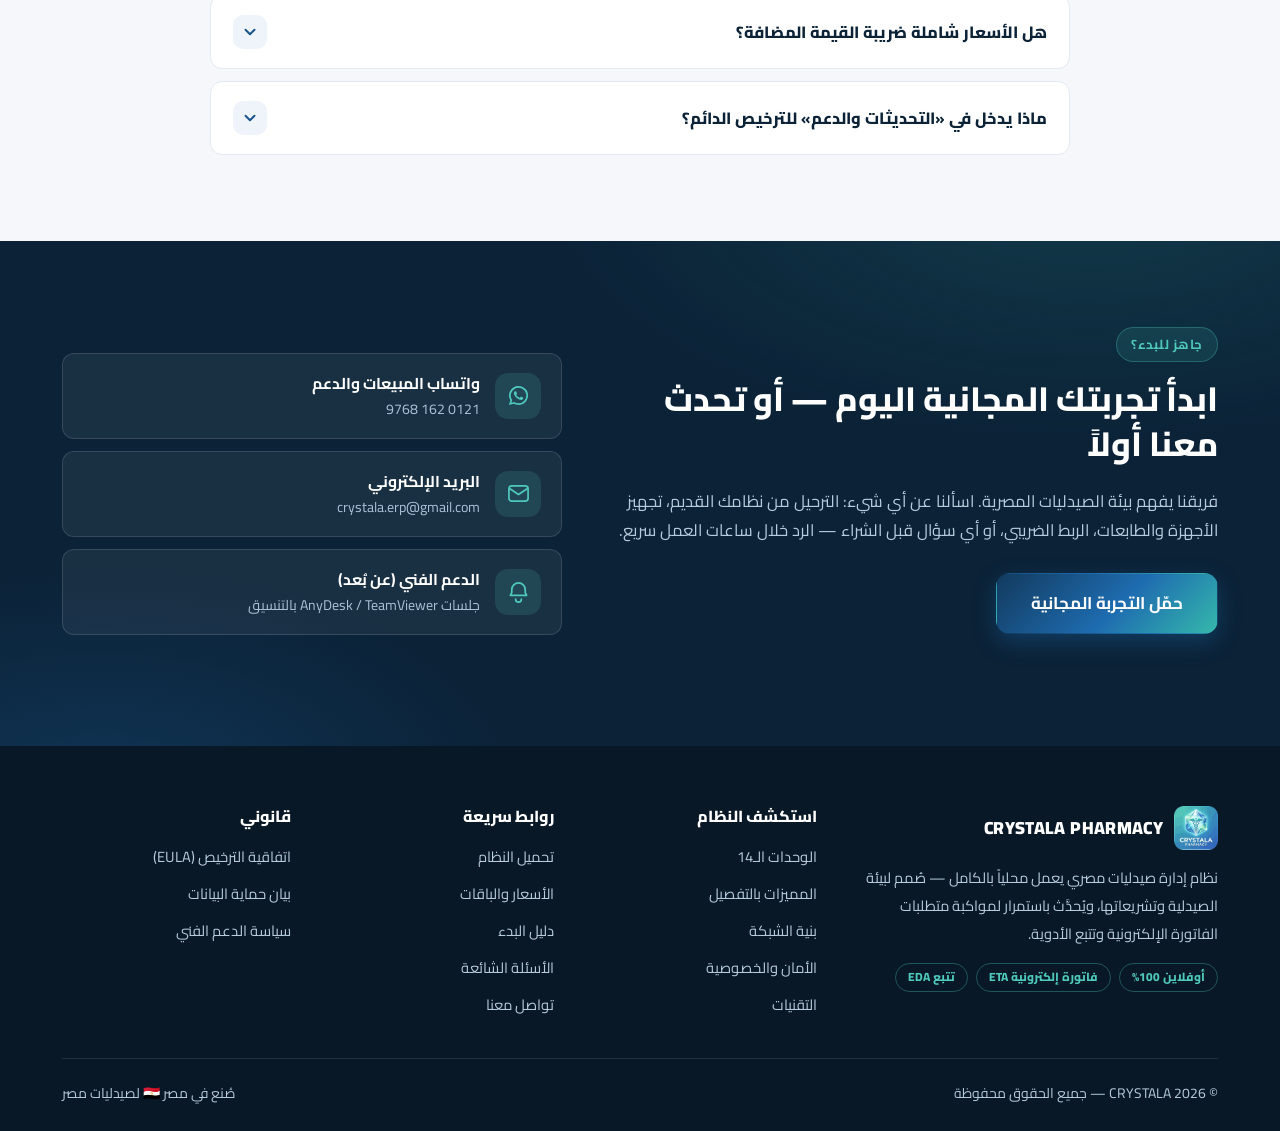
==== commit 82b0ccca: "تحسين ألوان كارت واتساب على الخلفية الفاتحة" ====
--- a/index.html
+++ b/index.html
@@ -647,12 +647,12 @@
       </div>
     </div>
   
-    <div class="wa-license-cta" style="margin-top:36px;background:linear-gradient(135deg,rgba(37,211,102,.10),rgba(79,209,197,.07));border:1.5px solid rgba(37,211,102,.45);border-radius:20px;padding:26px 30px;display:flex;align-items:center;justify-content:space-between;gap:22px;flex-wrap:wrap;">
+    <div class="wa-license-cta" style="margin-top:36px;background:linear-gradient(135deg,rgba(37,211,102,.14),rgba(79,209,197,.10));border:1.5px solid rgba(22,163,74,.5);border-radius:20px;padding:26px 30px;display:flex;align-items:center;justify-content:space-between;gap:22px;flex-wrap:wrap;">
       <div style="display:flex;align-items:center;gap:18px;">
         <div style="width:58px;height:58px;border-radius:50%;background:#25D366;color:#fff;display:flex;align-items:center;justify-content:center;flex:0 0 auto;box-shadow:0 6px 20px rgba(37,211,102,.4);"><svg viewBox="0 0 24 24" fill="currentColor" style="width:32px;height:32px;"><path d="M17.472 14.382c-.297-.149-1.758-.867-2.03-.967-.273-.099-.471-.148-.67.15-.197.297-.767.966-.94 1.164-.173.199-.347.223-.644.075-.297-.15-1.255-.463-2.39-1.475-.883-.788-1.48-1.761-1.653-2.059-.173-.297-.018-.458.13-.606.134-.133.298-.347.446-.52.149-.174.198-.298.298-.497.099-.198.05-.371-.025-.52-.075-.149-.669-1.612-.916-2.207-.242-.579-.487-.5-.669-.51-.173-.008-.371-.01-.57-.01-.198 0-.52.074-.792.372-.272.297-1.04 1.016-1.04 2.479 0 1.462 1.065 2.875 1.213 3.074.149.198 2.096 3.2 5.077 4.487.709.306 1.262.489 1.694.625.712.227 1.36.195 1.871.118.571-.085 1.758-.719 2.006-1.413.248-.694.248-1.289.173-1.413-.074-.124-.272-.198-.57-.347m-5.421 7.403h-.004a9.87 9.87 0 01-5.031-1.378l-.361-.214-3.741.982.998-3.648-.235-.374a9.86 9.86 0 01-1.51-5.26c.001-5.45 4.436-9.884 9.888-9.884 2.64 0 5.122 1.03 6.988 2.898a9.825 9.825 0 012.893 6.994c-.003 5.45-4.437 9.884-9.885 9.884m8.413-18.297A11.815 11.815 0 0012.05 0C5.495 0 .16 5.335.157 11.892c0 2.096.547 4.142 1.588 5.945L.057 24l6.305-1.654a11.882 11.882 0 005.683 1.448h.005c6.554 0 11.89-5.335 11.893-11.893a11.821 11.821 0 00-3.48-8.413Z"/></svg></div>
         <div>
-          <div style="font-weight:800;font-size:22px;color:#fff;">عايز تجرب النظام بكامل قوته؟</div>
-          <div style="color:#b8ccd9;font-size:16px;font-weight:600;margin-top:4px;">ابعتلنا رسالة واتساب واحدة وهيوصلك ترخيص التجربة المجانية (30 يوم) — الرد في نفس اليوم</div>
+          <div style="font-weight:800;font-size:22px;color:#0e2a43;">عايز تجرب النظام بكامل قوته؟</div>
+          <div style="color:#54708a;font-size:16px;font-weight:600;margin-top:4px;">ابعتلنا رسالة واتساب واحدة وهيوصلك ترخيص التجربة المجانية (30 يوم) — الرد في نفس اليوم</div>
         </div>
       </div>
       <a href="https://wa.me/201211629768?text=%D8%A3%D9%87%D9%84%D8%A7%D9%8B%20%D8%AF%D9%83%D8%AA%D9%88%D8%B1%D8%8C%20%D8%A3%D9%86%D8%A7%20%D8%B5%D8%A7%D8%AD%D8%A8%20%D8%B5%D9%8A%D8%AF%D9%84%D9%8A%D8%A9%20%D9%88%D8%B9%D8%A7%D9%8A%D8%B2%20%D8%A3%D9%81%D8%B9%D9%91%D9%84%20%D8%AA%D8%B1%D8%AE%D9%8A%D8%B5%20%D8%A7%D9%84%D8%AA%D8%AC%D8%B1%D8%A8%D8%A9%20%D8%A7%D9%84%D9%85%D8%AC%D8%A7%D9%86%D9%8A%D8%A9%20%2830%20%D9%8A%D9%88%D9%85%29%20%D9%84%D9%86%D8%B8%D8%A7%D9%85%20CRYSTALA%20PHARMACY" target="_blank" rel="noopener" style="background:linear-gradient(90deg,#25D366,#1ebe5d);color:#fff;font-weight:800;font-size:19px;padding:14px 34px;border-radius:999px;text-decoration:none;white-space:nowrap;box-shadow:0 8px 24px rgba(37,211,102,.35);">طلب الترخيص عبر واتساب ←</a>
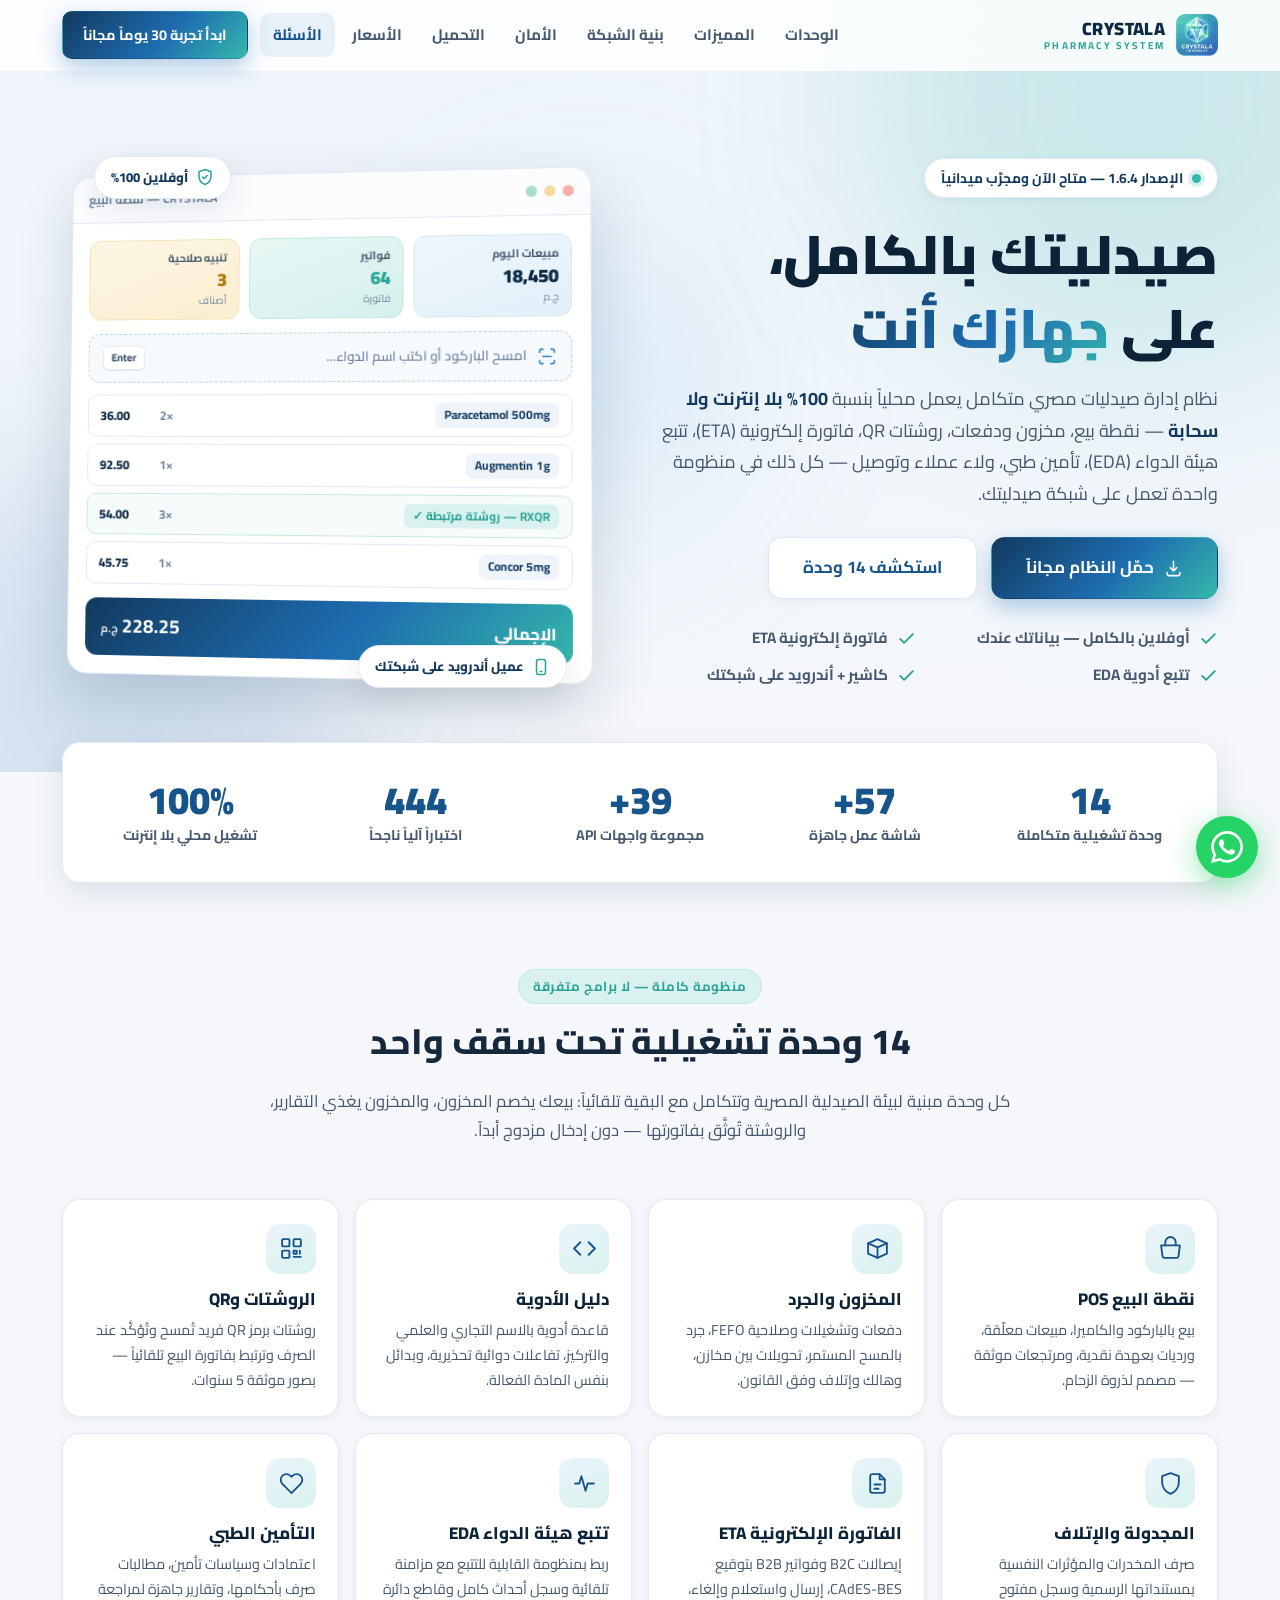
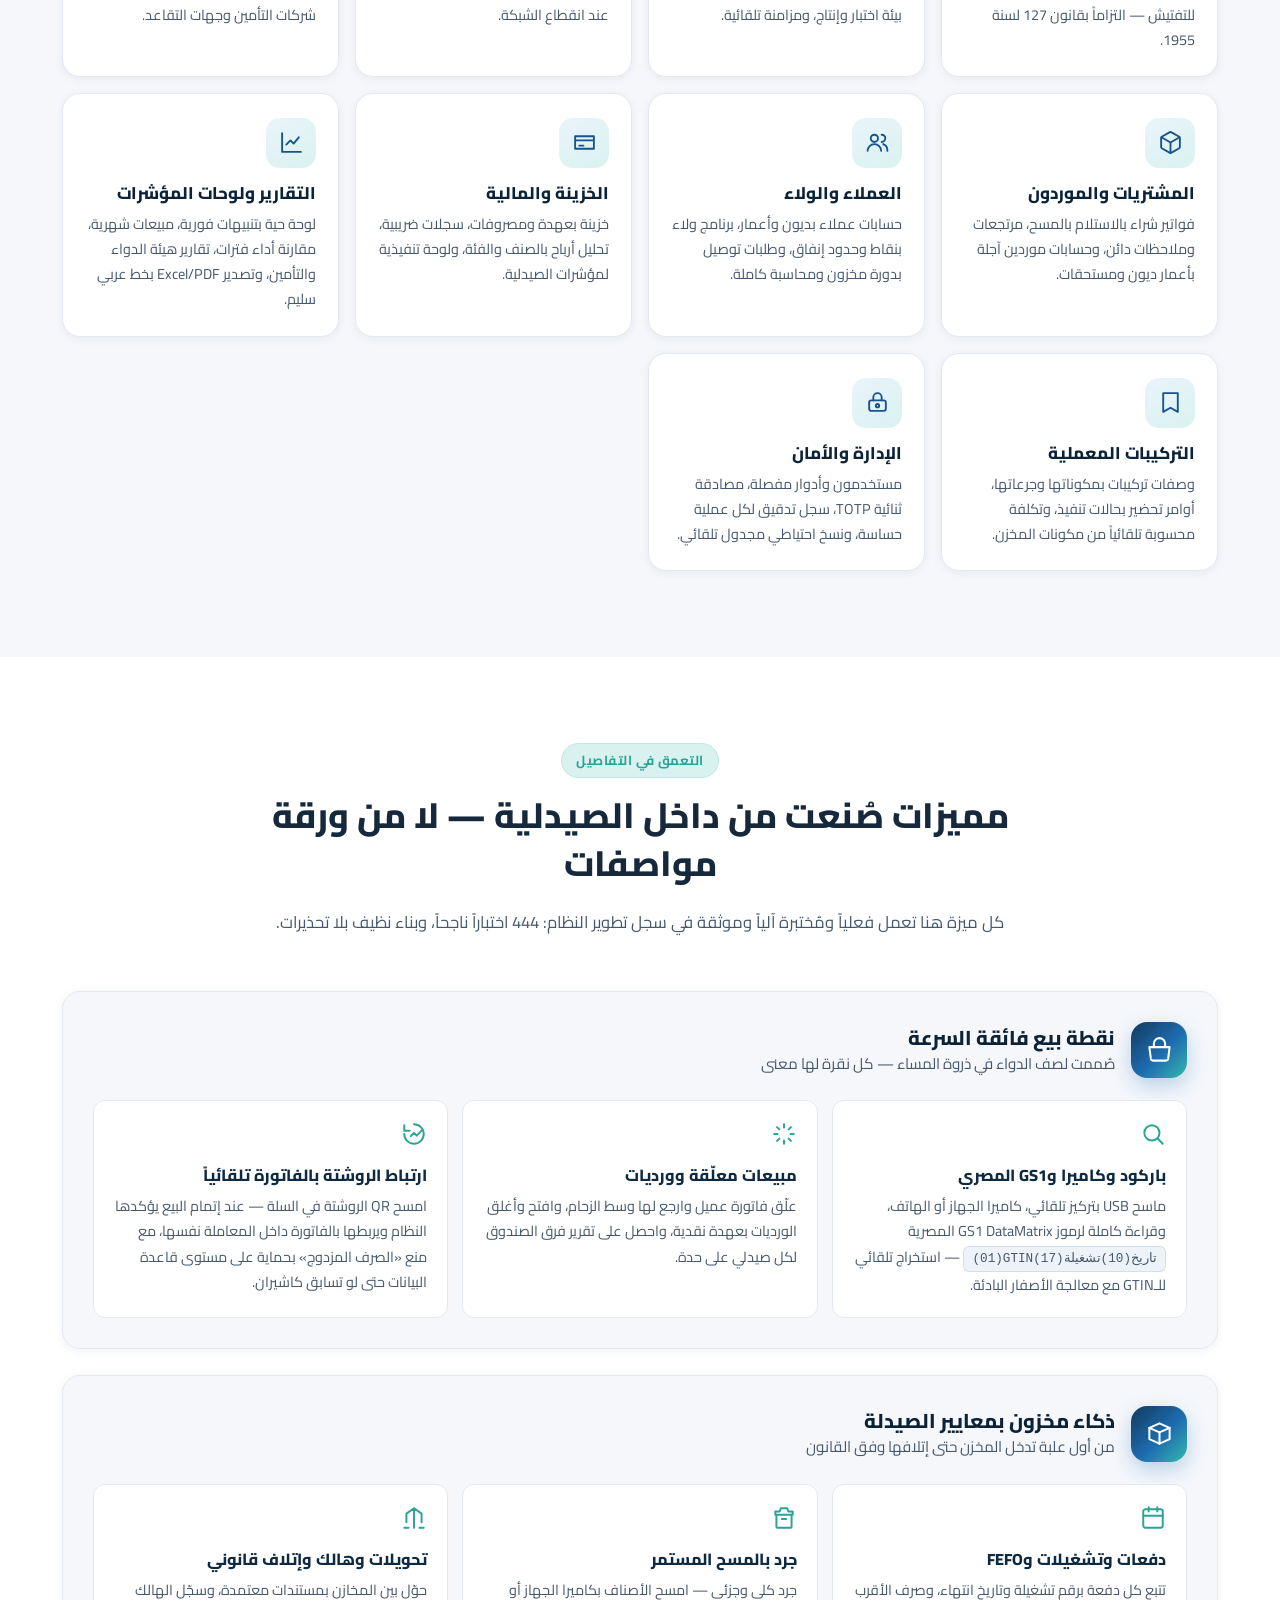
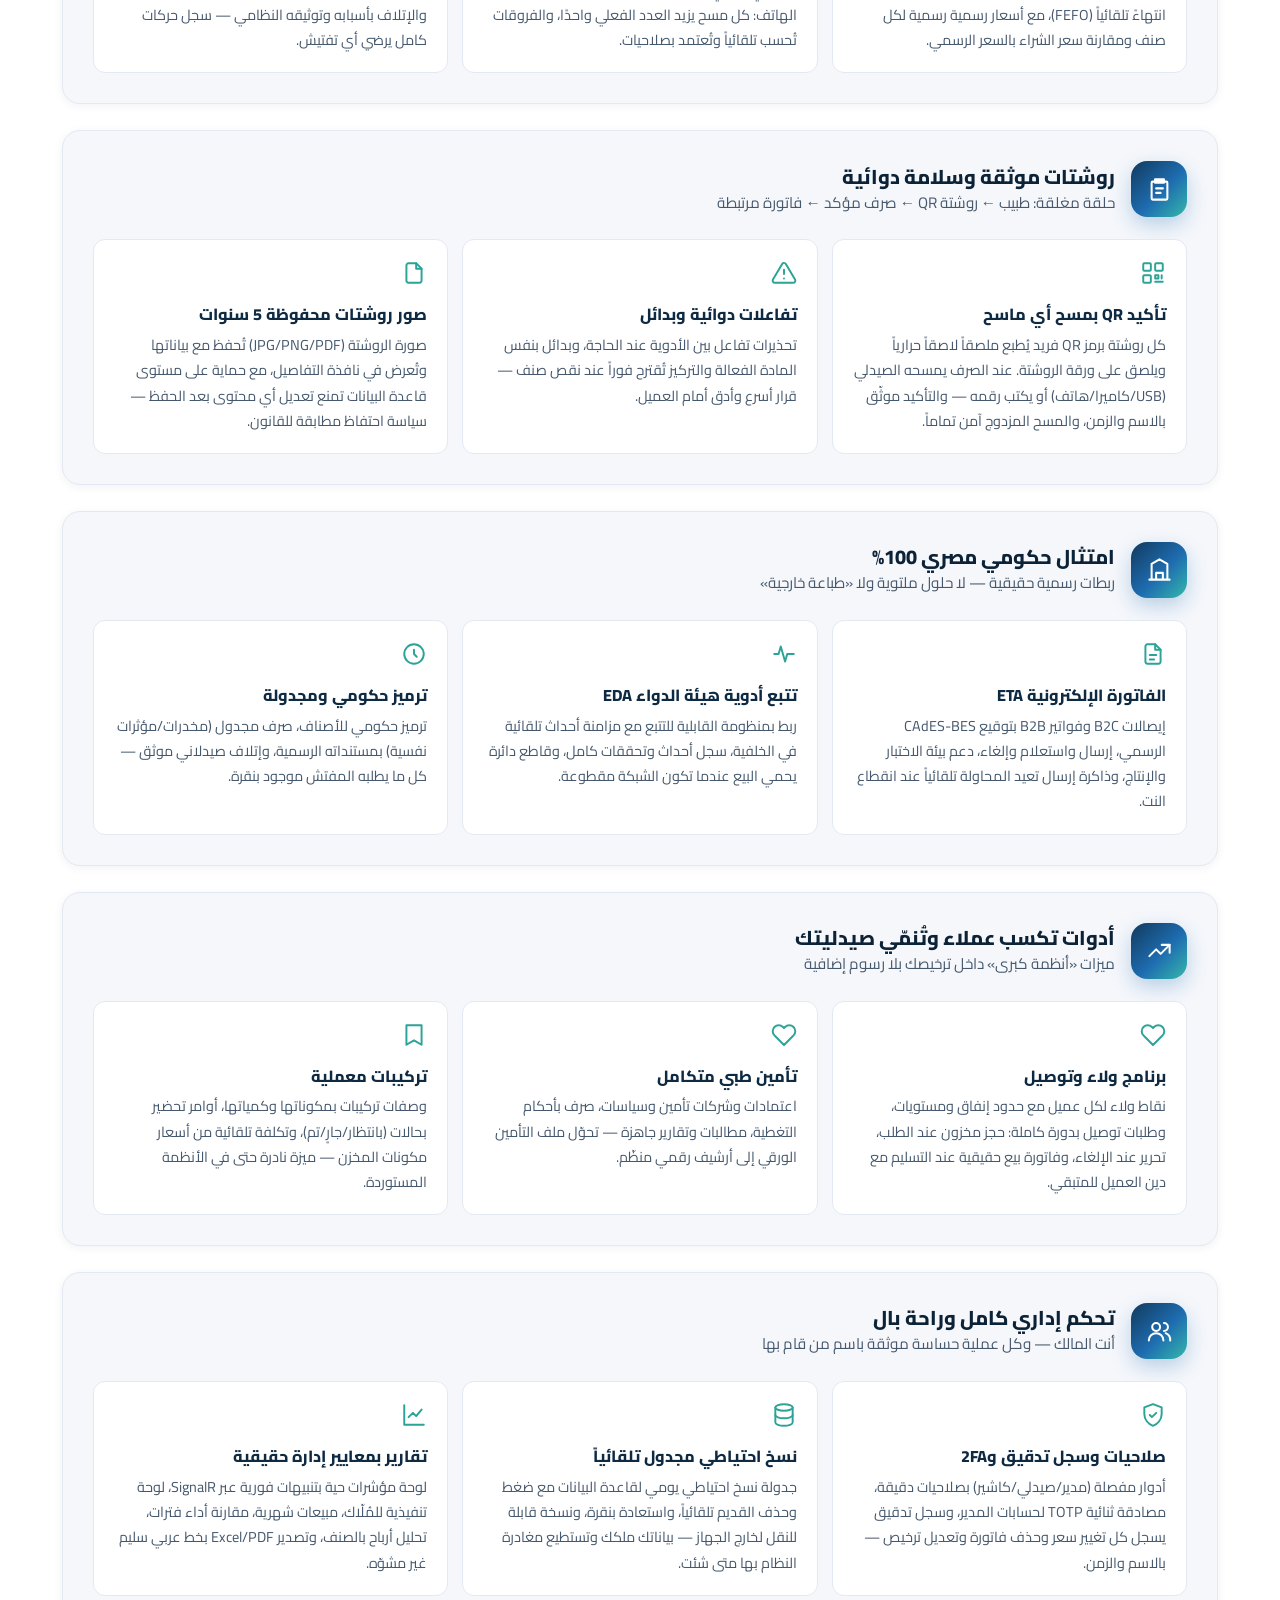
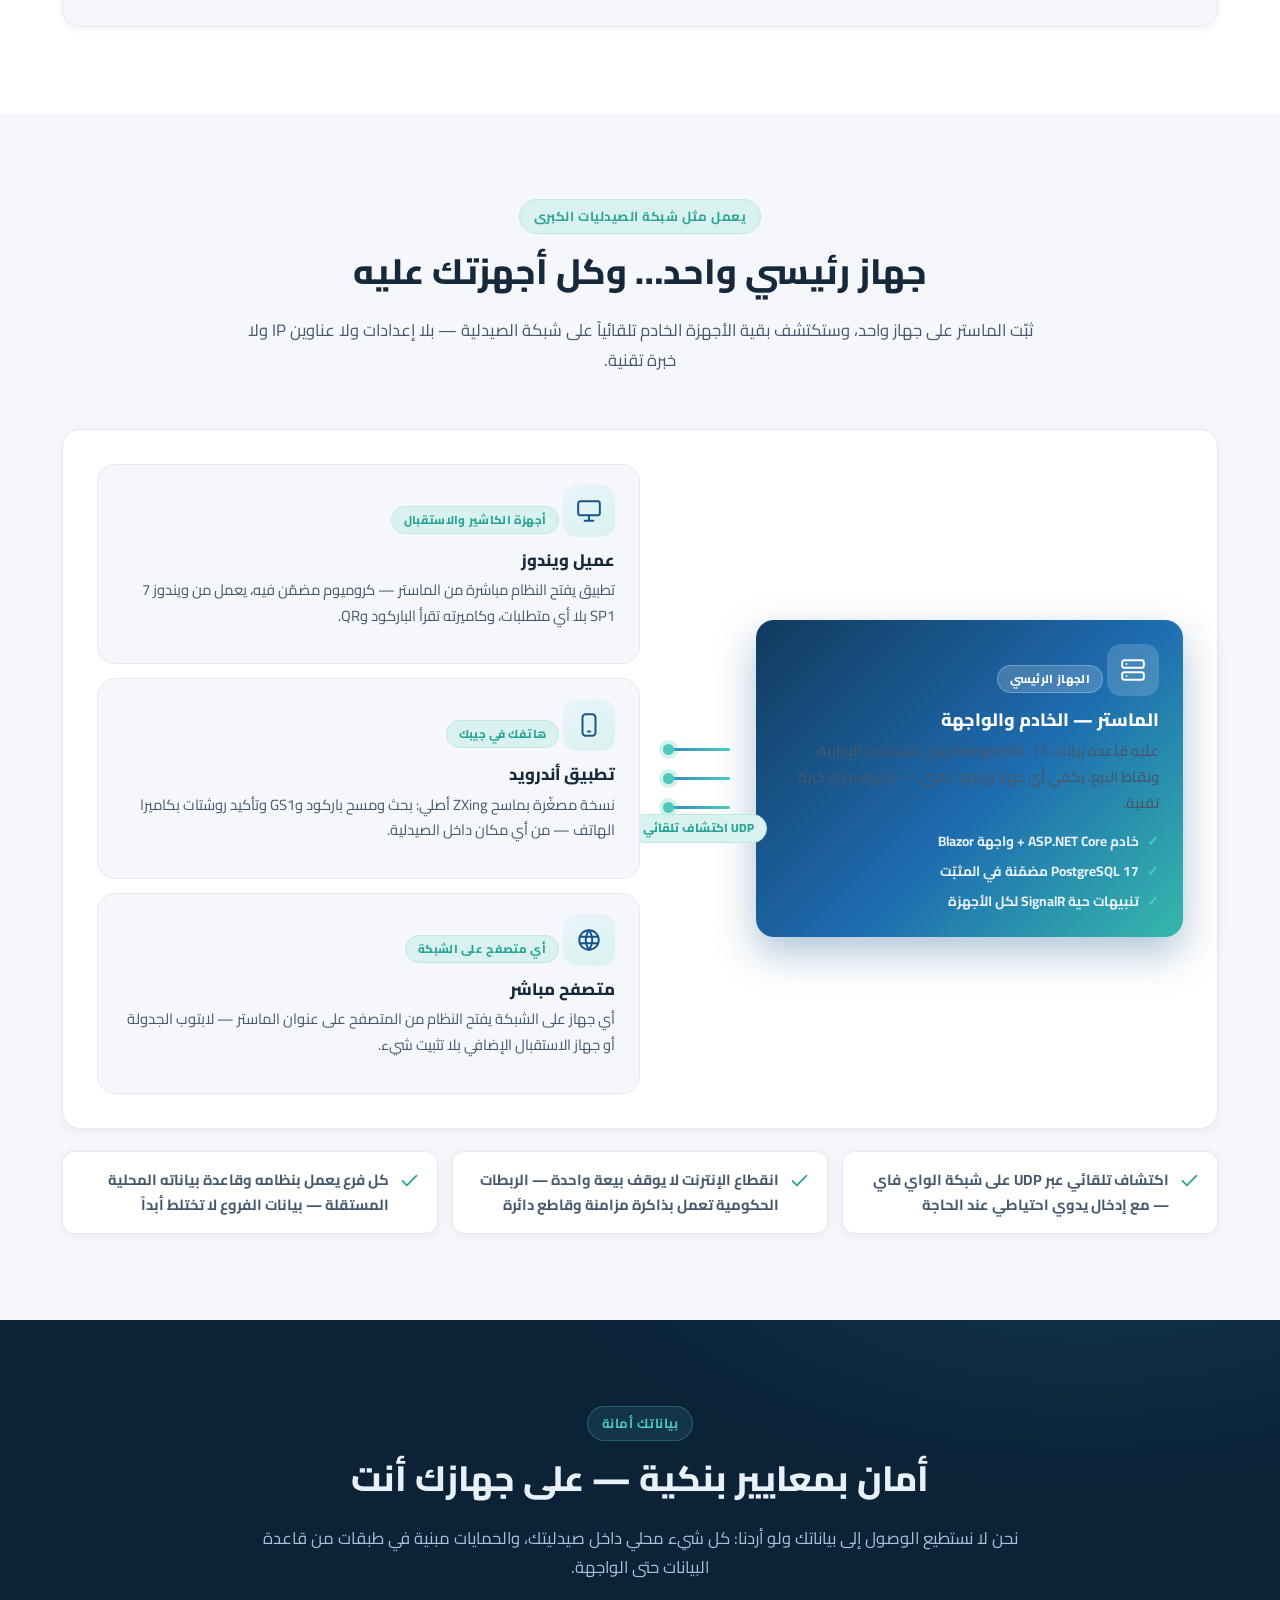
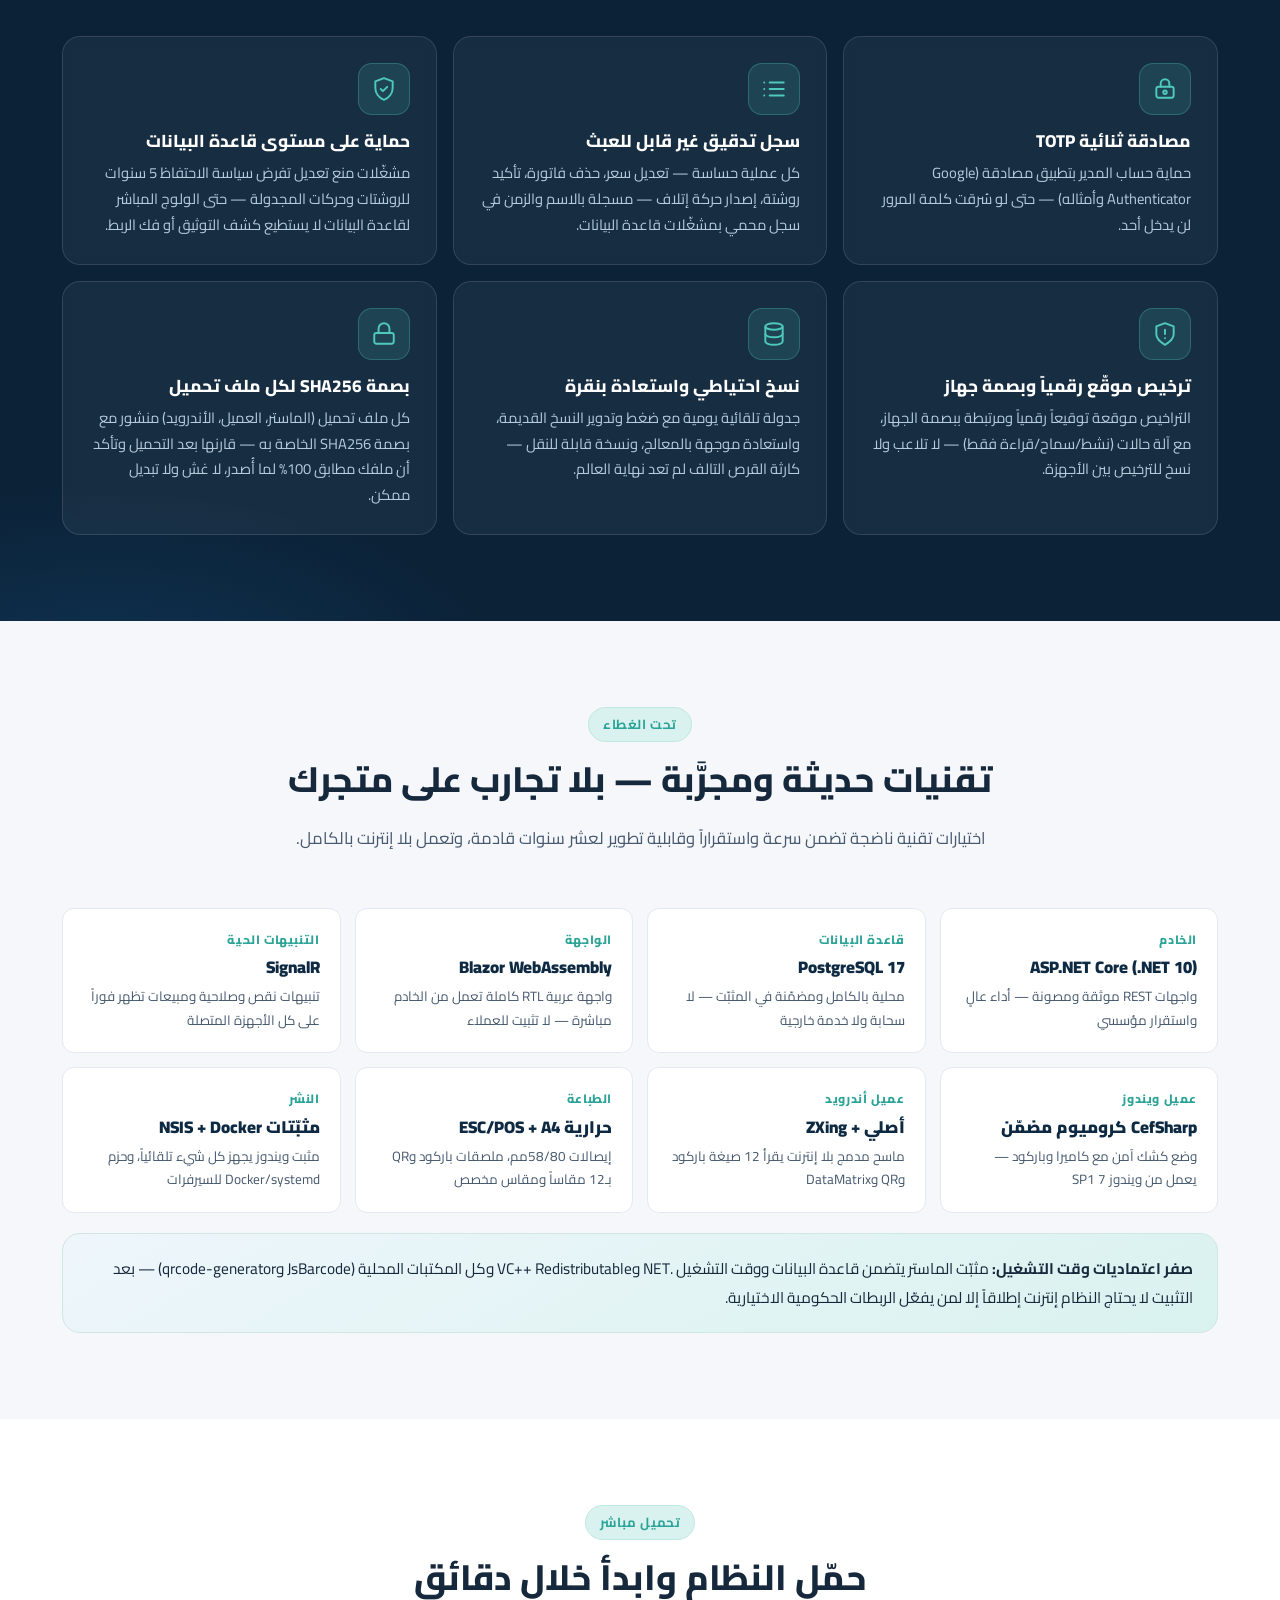
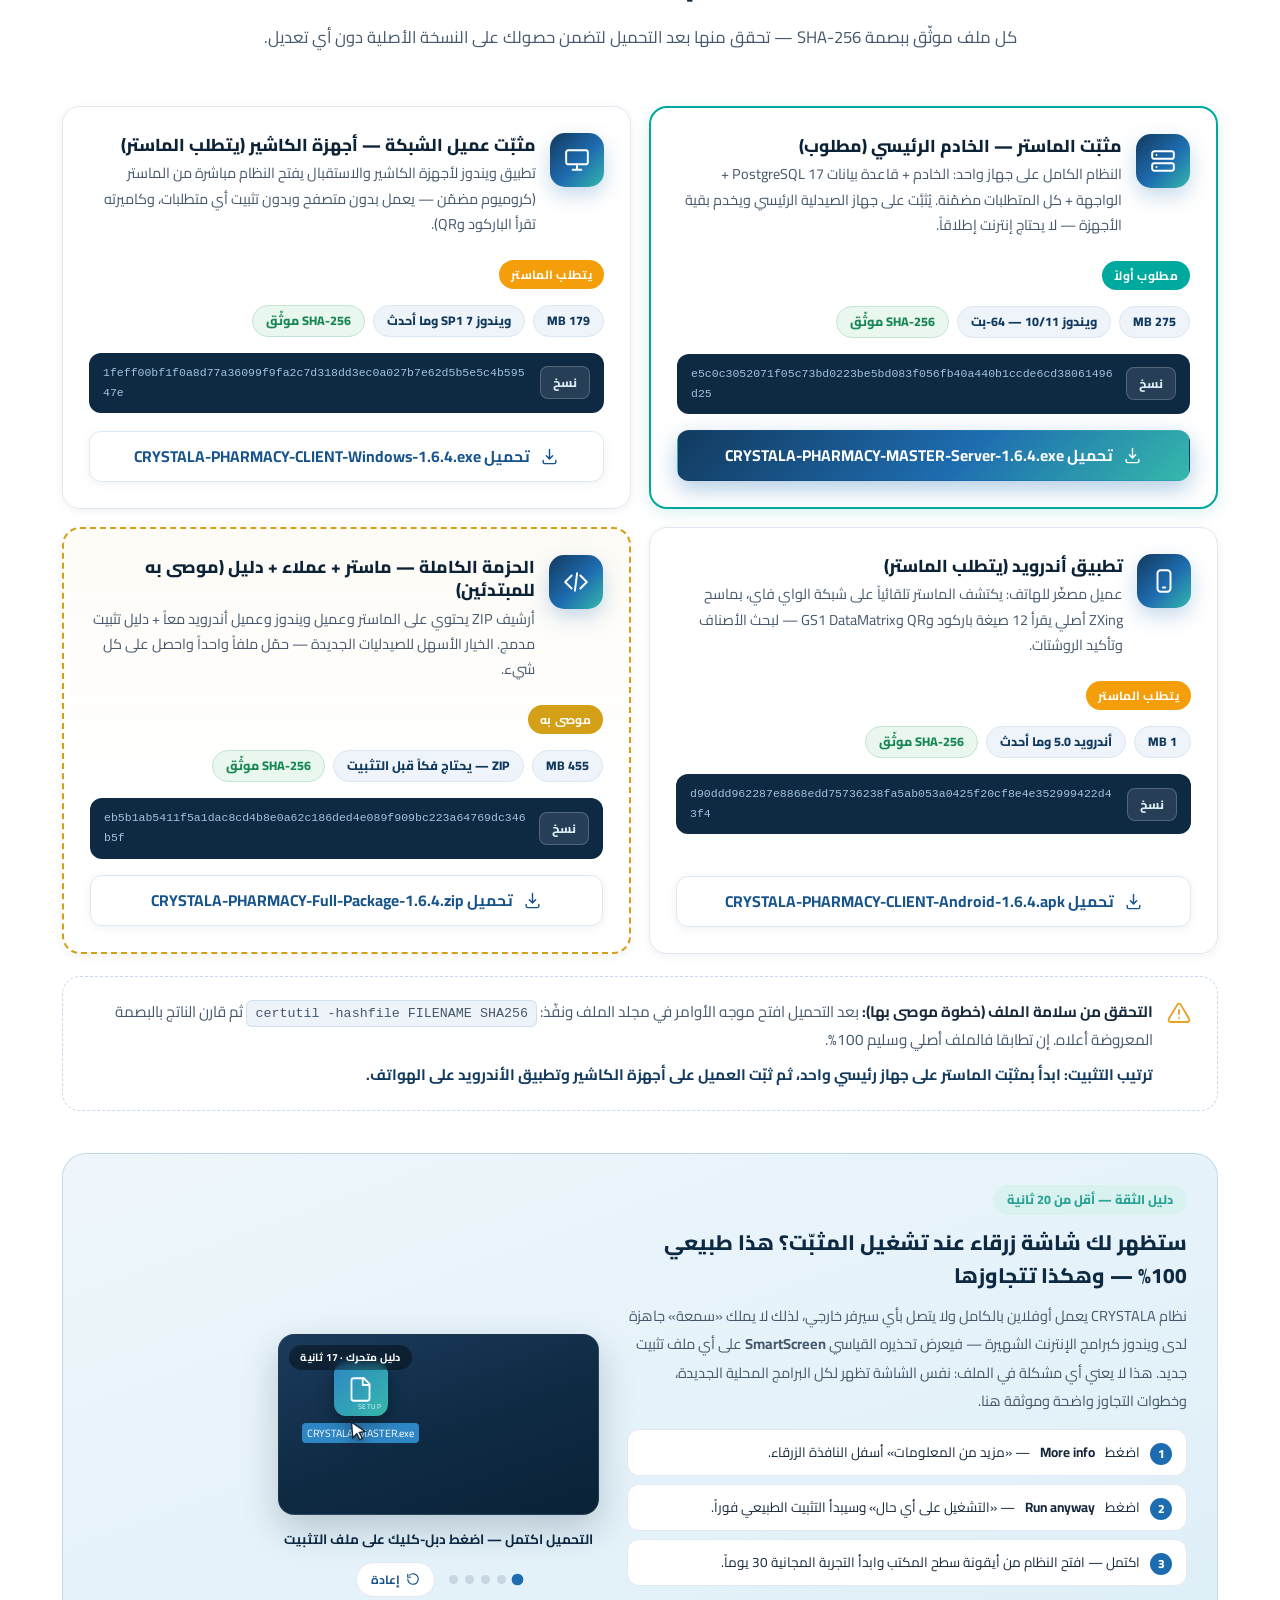
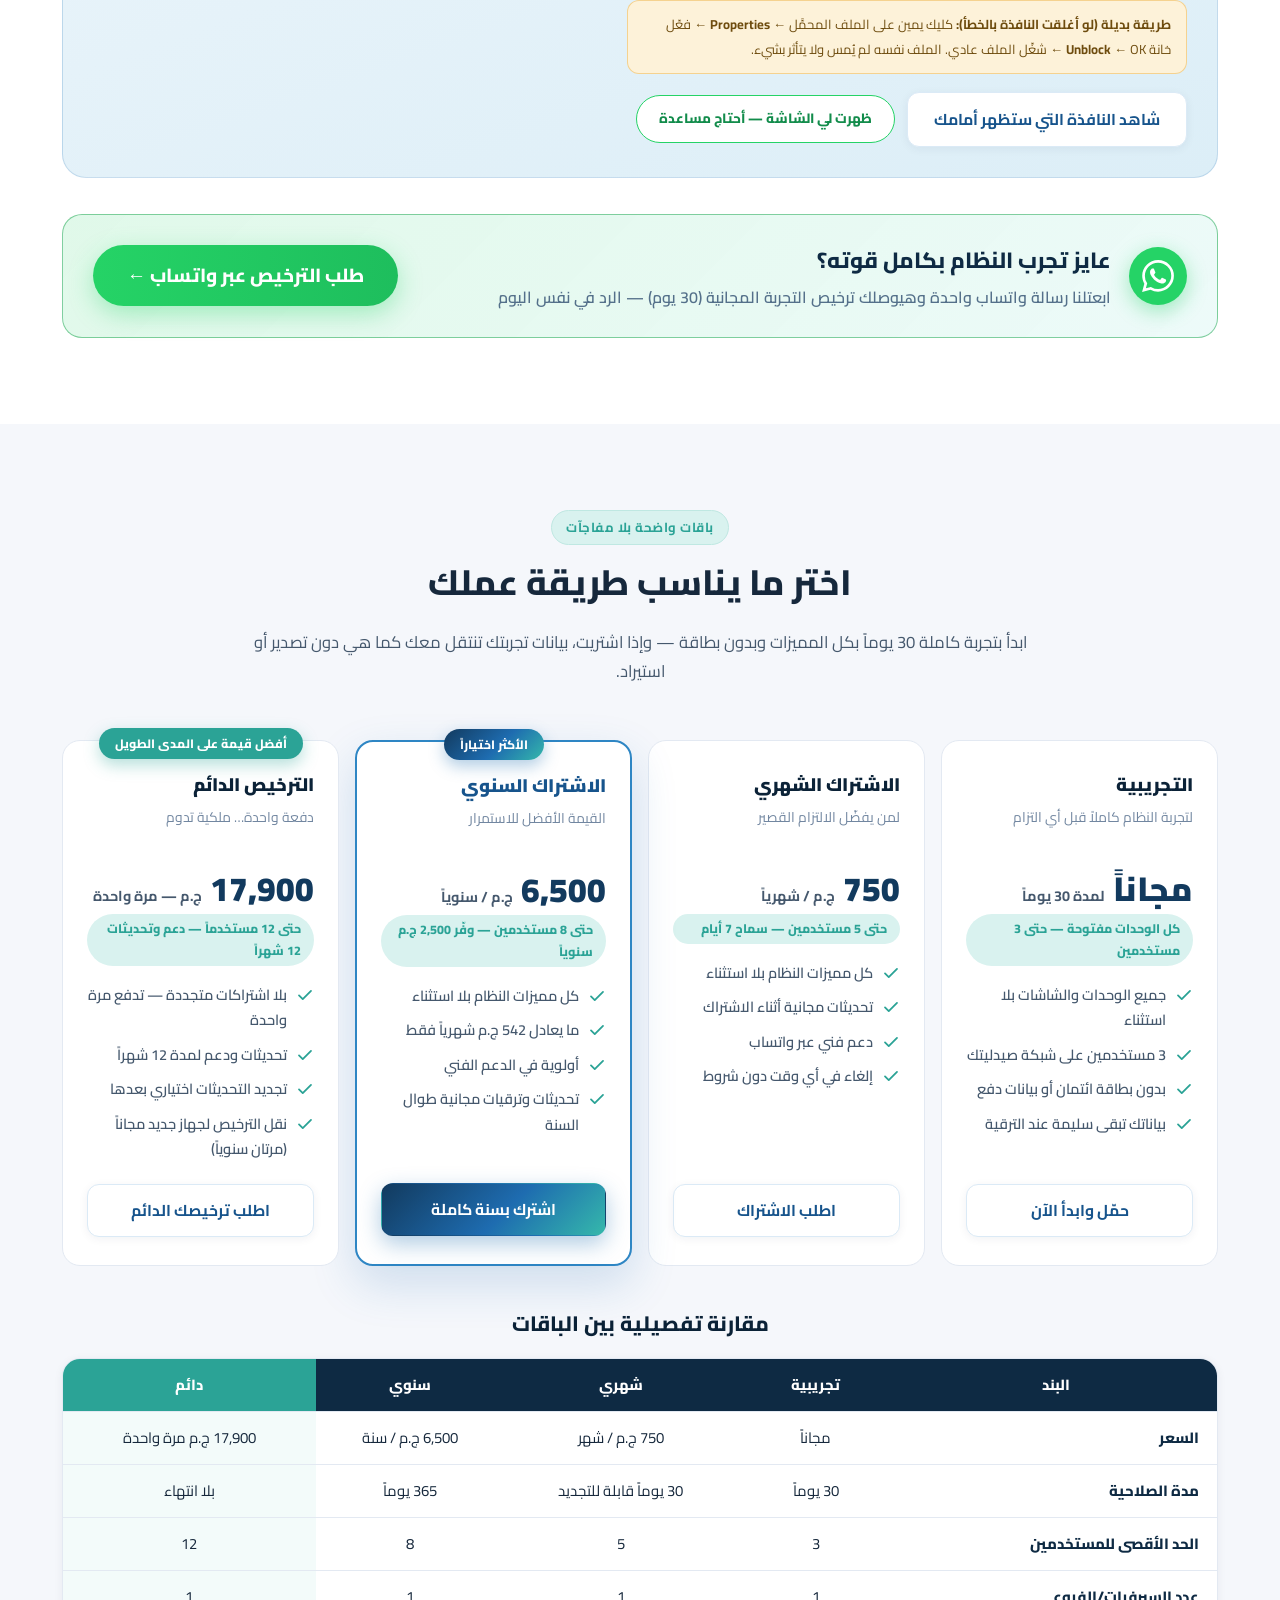
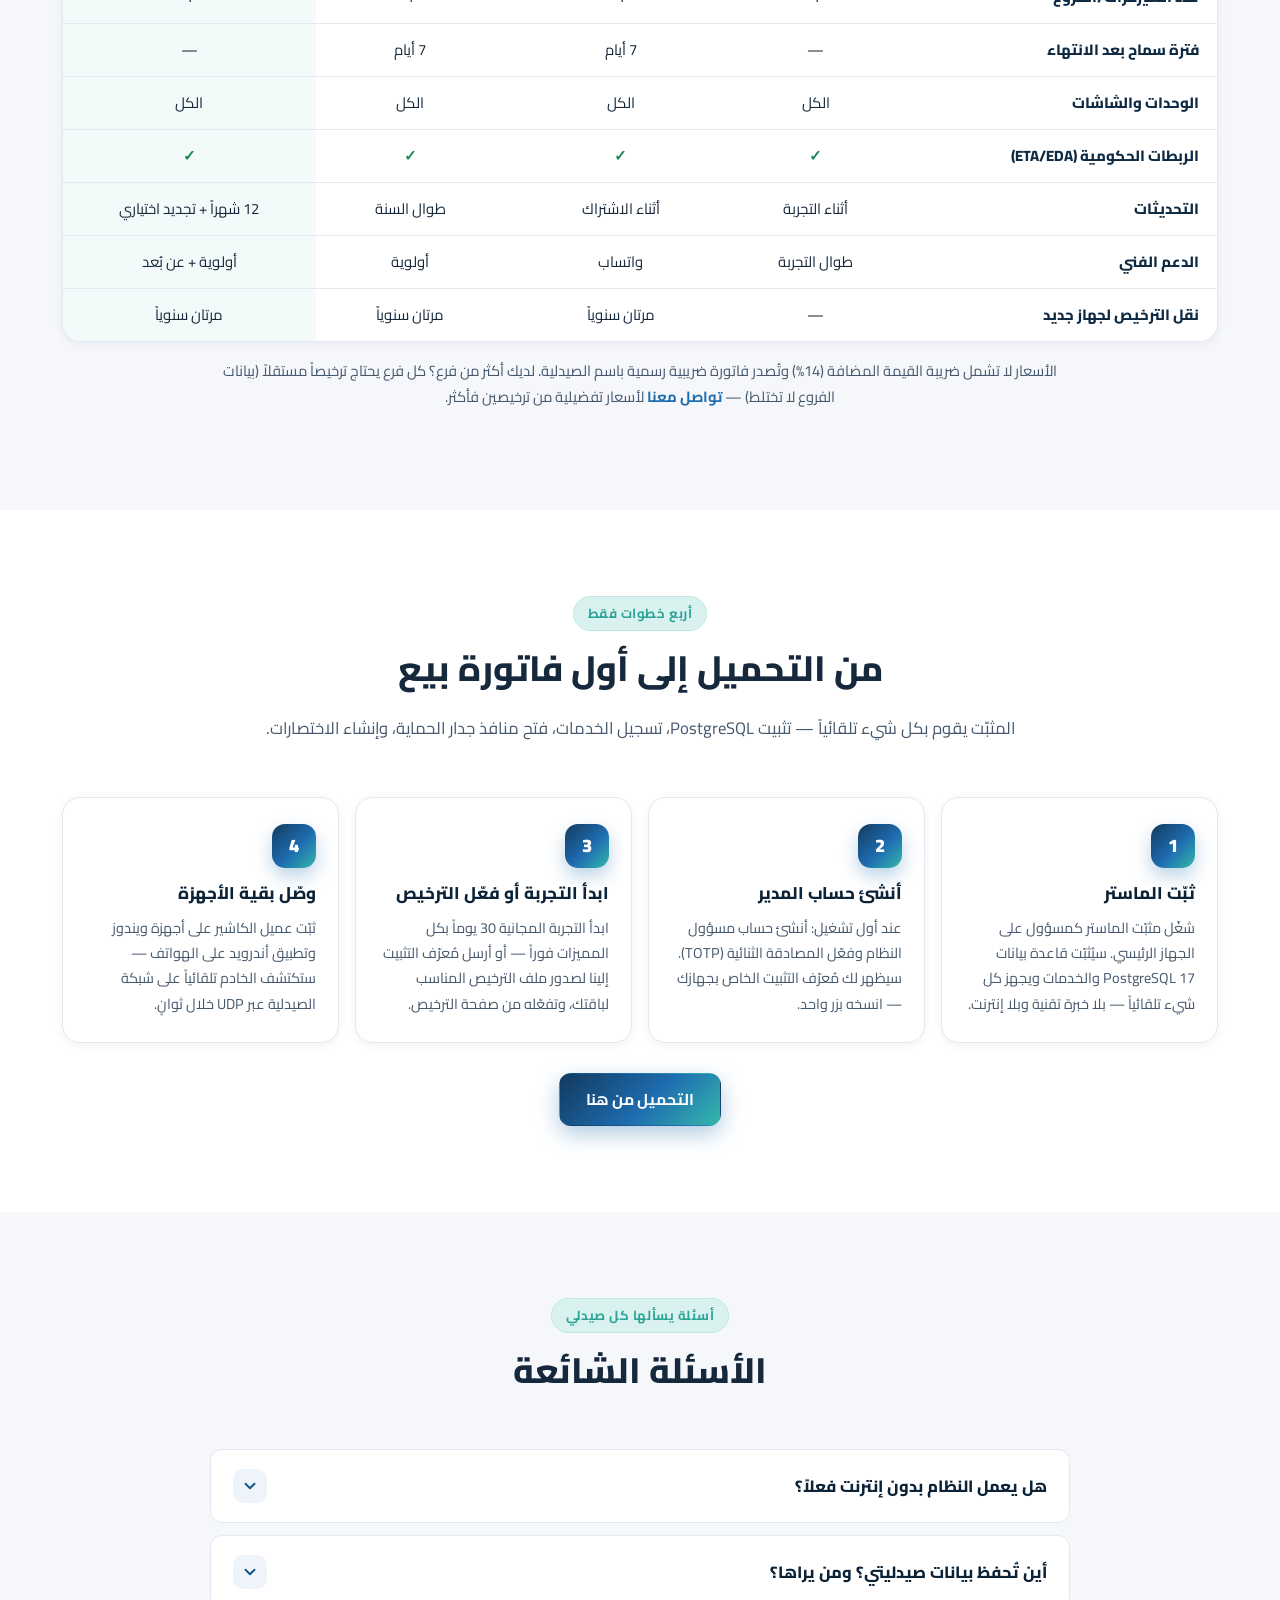
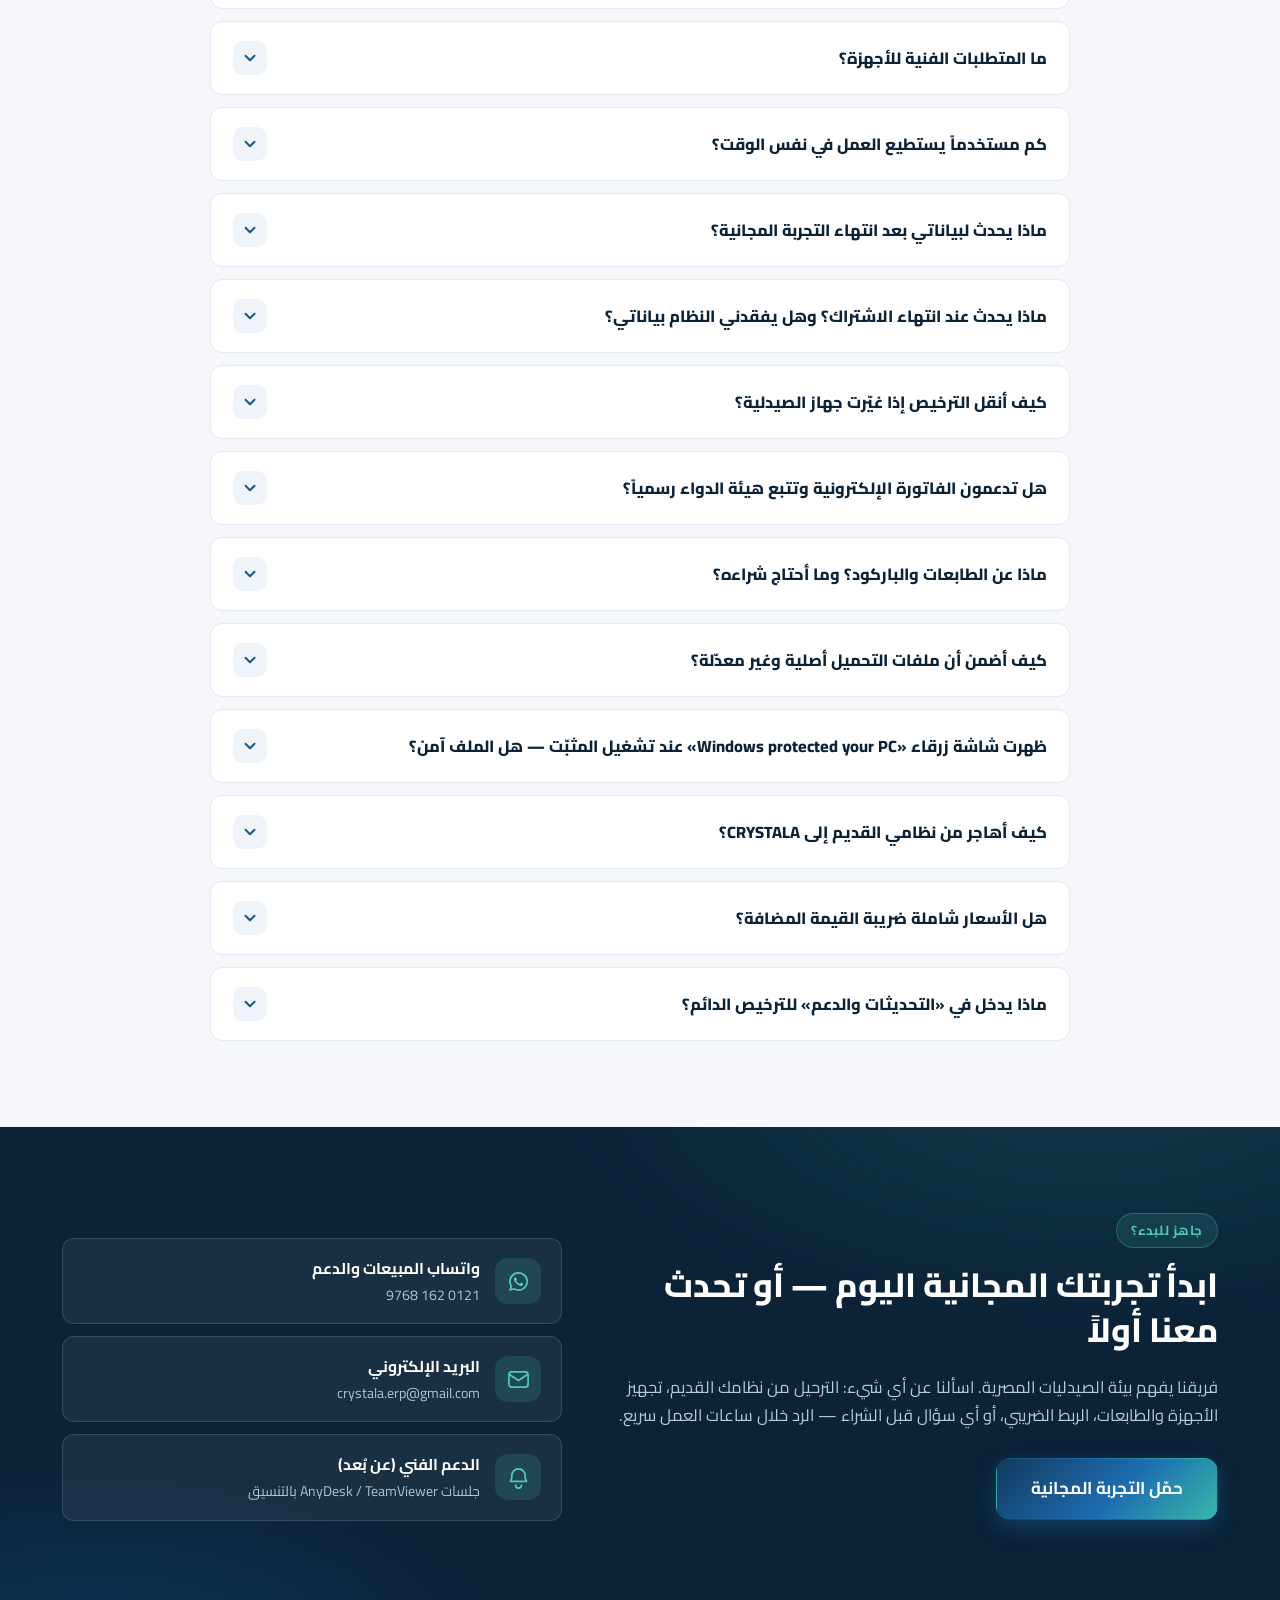
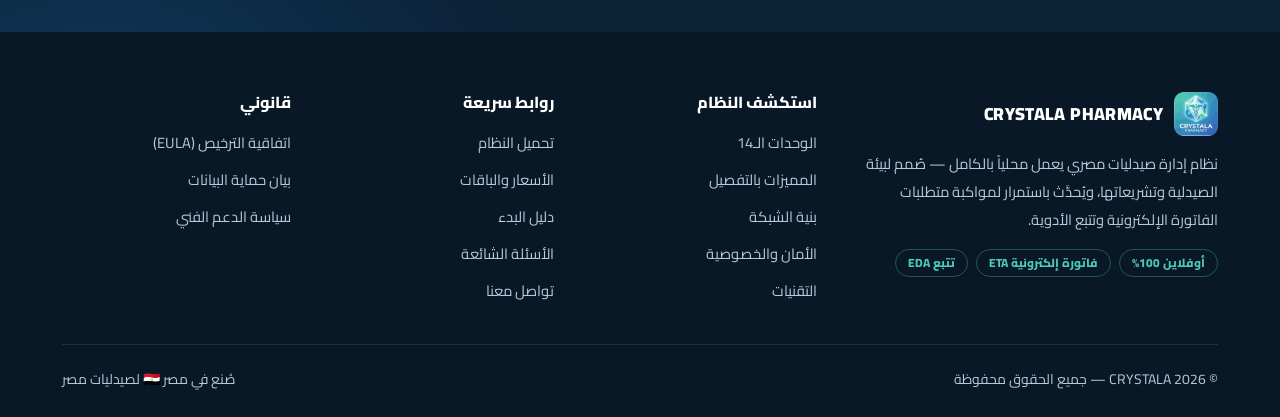
==== commit 22d5098e: "feat: دليل SmartScreen التفاعلي — نافذة إرشاد قبل التحميل + محاكاة متحركة 17 ثانية - نافذة منبثقة عن" ====
--- a/index.html
+++ b/index.html
@@ -20,7 +20,7 @@
   <link rel="preconnect" href="https://fonts.gstatic.com" crossorigin />
   <link href="https://fonts.googleapis.com/css2?family=Cairo:wght@400;600;700;800;900&display=swap" rel="stylesheet" />
 
-  <link rel="stylesheet" href="css/style.css?v=1.6.4.4" />
+  <link rel="stylesheet" href="css/style.css?v=1.6.4.5" />
 
   <!-- بيانات منظمة لمحركات البحث -->
   <script type="application/ld+json">
@@ -647,6 +647,34 @@
       </div>
     </div>
   
+    <!-- ═══ دليل تجاوز شاشة SmartScreen — يظهر تلقائياً عند أول تحميل، والمحاكاة مدمجة هنا دائماً ═══ -->
+    <div class="ss-guide reveal" id="smartscreen">
+      <div class="ss-guide__copy">
+        <span class="ss-guide__kicker">دليل الثقة — أقل من 20 ثانية</span>
+        <h3>ستظهر لك شاشة زرقاء عند تشغيل المثبّت؟ هذا طبيعي 100% — وهكذا تتجاوزها</h3>
+        <p>
+          نظام CRYSTALA يعمل أوفلاين بالكامل ولا يتصل بأي سيرفر خارجي، لذلك لا يملك «سمعة» جاهزة لدى ويندوز كبرامج الإنترنت الشهيرة —
+          فيعرض تحذيره القياسي <b>SmartScreen</b> على أي ملف تثبيت جديد. هذا لا يعني أي مشكلة في الملف:
+          نفس الشاشة تظهر لكل البرامج المحلية الجديدة، وخطوات التجاوز واضحة وموثقة هنا.
+        </p>
+        <ol class="ss-guide__steps">
+          <li>اضغط <b>More info</b> — «مزيد من المعلومات» أسفل النافذة الزرقاء.</li>
+          <li>اضغط <b>Run anyway</b> — «التشغيل على أي حال» وسيبدأ التثبيت الطبيعي فوراً.</li>
+          <li>اكتمل — افتح النظام من أيقونة سطح المكتب وابدأ التجربة المجانية 30 يوماً.</li>
+        </ol>
+        <div class="ss-guide__alt">
+          <b>طريقة بديلة (لو أغلقت النافذة بالخطأ):</b> كليك يمين على الملف المحمَّل ← <b>Properties</b> ← فعّل خانة <b>Unblock</b> ← OK ← شغّل الملف عادي. الملف نفسه لم يُمس ولا يتأثر بشيء.
+        </div>
+        <div class="ss-guide__actions">
+          <button class="btn btn--outline" type="button" data-ss-preview="1">شاهد النافذة التي ستظهر أمامك</button>
+          <a class="ss-wa" data-ss-wa="guide" target="_blank" rel="noopener">ظهرت لي الشاشة — أحتاج مساعدة</a>
+        </div>
+      </div>
+      <div class="ss-guide__demo">
+        <div id="ss-demo-inline"></div>
+      </div>
+    </div>
+
     <div class="wa-license-cta" style="margin-top:36px;background:linear-gradient(135deg,rgba(37,211,102,.14),rgba(79,209,197,.10));border:1.5px solid rgba(22,163,74,.5);border-radius:20px;padding:26px 30px;display:flex;align-items:center;justify-content:space-between;gap:22px;flex-wrap:wrap;">
       <div style="display:flex;align-items:center;gap:18px;">
         <div style="width:58px;height:58px;border-radius:50%;background:#25D366;color:#fff;display:flex;align-items:center;justify-content:center;flex:0 0 auto;box-shadow:0 6px 20px rgba(37,211,102,.4);"><svg viewBox="0 0 24 24" fill="currentColor" style="width:32px;height:32px;"><path d="M17.472 14.382c-.297-.149-1.758-.867-2.03-.967-.273-.099-.471-.148-.67.15-.197.297-.767.966-.94 1.164-.173.199-.347.223-.644.075-.297-.15-1.255-.463-2.39-1.475-.883-.788-1.48-1.761-1.653-2.059-.173-.297-.018-.458.13-.606.134-.133.298-.347.446-.52.149-.174.198-.298.298-.497.099-.198.05-.371-.025-.52-.075-.149-.669-1.612-.916-2.207-.242-.579-.487-.5-.669-.51-.173-.008-.371-.01-.57-.01-.198 0-.52.074-.792.372-.272.297-1.04 1.016-1.04 2.479 0 1.462 1.065 2.875 1.213 3.074.149.198 2.096 3.2 5.077 4.487.709.306 1.262.489 1.694.625.712.227 1.36.195 1.871.118.571-.085 1.758-.719 2.006-1.413.248-.694.248-1.289.173-1.413-.074-.124-.272-.198-.57-.347m-5.421 7.403h-.004a9.87 9.87 0 01-5.031-1.378l-.361-.214-3.741.982.998-3.648-.235-.374a9.86 9.86 0 01-1.51-5.26c.001-5.45 4.436-9.884 9.888-9.884 2.64 0 5.122 1.03 6.988 2.898a9.825 9.825 0 012.893 6.994c-.003 5.45-4.437 9.884-9.885 9.884m8.413-18.297A11.815 11.815 0 0012.05 0C5.495 0 .16 5.335.157 11.892c0 2.096.547 4.142 1.588 5.945L.057 24l6.305-1.654a11.882 11.882 0 005.683 1.448h.005c6.554 0 11.89-5.335 11.893-11.893a11.821 11.821 0 00-3.48-8.413Z"/></svg></div>
@@ -934,6 +962,18 @@
 
       <div class="faq__item reveal">
         <button class="faq__q" type="button" aria-expanded="false">
+          ظهرت شاشة زرقاء «Windows protected your PC» عند تشغيل المثبّت — هل الملف آمن؟
+          <span class="faq__chev"><svg viewBox="0 0 24 24" fill="none" stroke="currentColor" stroke-width="2.6" stroke-linecap="round" stroke-linejoin="round"><path d="m6 9 6 6 6-6"/></svg></span>
+        </button>
+        <div class="faq__a"><div class="faq__a-inner">
+          نعم — وهذه أهم نقطة قبل التثبيت: هذه شاشة Windows SmartScreen القياسية وتظهر لأي برنامج جديد لا يملك سجل تنزيلات كافياً لدى مايكروسوفت، خصوصاً البرامج التي تعمل أوفلاين 100% مثل نظامنا ولا تُوزَّع عبر متاجر التطبيقات. الملف موثّق ببصمة SHA-256 في أعلى صفحة التحميل.
+          الحل يستغرق 15 ثانية: اضغط <code>More info</code> ثم <code>Run anyway</code> وسيبدأ التثبيت الطبيعي — أو استخدم طريقة Unblock من خصائص الملف (كليك يمين ← Properties ← Unblock).
+          لو تعثرت في أي خطوة صوّر الشاشة وابعتها لنا واتساب وسنحلها معك فوراً — ولا تمسح الملف أبداً بسبب هذه الشاشة، فهي رسالة روتينية لا أكثر.
+        </div></div>
+      </div>
+
+      <div class="faq__item reveal">
+        <button class="faq__q" type="button" aria-expanded="false">
           كيف أهاجر من نظامي القديم إلى CRYSTALA؟
           <span class="faq__chev"><svg viewBox="0 0 24 24" fill="none" stroke="currentColor" stroke-width="2.6" stroke-linecap="round" stroke-linejoin="round"><path d="m6 9 6 6 6-6"/></svg></span>
         </button>
@@ -1049,6 +1089,7 @@
 </button>
 
 <script src="js/main.js?v=1.6.4.4"></script>
+<script src="js/smartscreen.js?v=1.6.4.5"></script>
 
 <!-- ═══ عداد الزيارات — CRYSTALA PHARMACY ═══ -->
 <div id="cp-visitor-badge" style="position:fixed;bottom:14px;left:14px;z-index:9999;direction:rtl;background:rgba(14,42,67,.94);color:#fff;font-family:'Cairo',Tahoma,sans-serif;font-size:12.5px;font-weight:600;padding:8px 16px;border-radius:999px;box-shadow:0 4px 16px rgba(0,0,0,.3);display:flex;align-items:center;gap:7px;" aria-label="عدد الزيارات">
--- a/css/style.css
+++ b/css/style.css
@@ -724,3 +724,325 @@
   background-image: var(--grad-brand);
   color: #fff !important;
 }
+
+
+/* ═══════════════════════════════════════════════════════════════════
+   v1.6.4 update — بطاقات التحميل المميزة + شارات الحالة
+   تُضاف لتمييز بطاقة الماستر (مطلوب) وبطاقة الحزمة الكاملة (موصى بها)
+   ═══════════════════════════════════════════════════════════════════ */
+
+/* شارة الحالة على البطاقة */
+.dl-card__badge {
+  display: inline-block;
+  align-self: flex-start;
+  margin: 8px 0 0 0;
+  padding: 4px 12px;
+  border-radius: 999px;
+  font-size: 12px;
+  font-weight: 700;
+  letter-spacing: 0.3px;
+}
+
+/* بطاقة الماستر (مطلوب أولاً) */
+.dl-card--required {
+  border: 2px solid var(--brand, #00a99d);
+  box-shadow: 0 4px 16px rgba(0,169,157,0.15);
+  position: relative;
+}
+.dl-card--required .dl-card__badge {
+  background: var(--brand, #00a99d);
+  color: #fff;
+}
+
+/* بطاقة الحزمة الكاملة (موصى بها) */
+.dl-card--recommended {
+  border: 2px dashed #d4a017;
+  background: linear-gradient(180deg, rgba(212,160,23,0.04), transparent 60%);
+  position: relative;
+}
+.dl-card--recommended .dl-card__badge {
+  background: #d4a017;
+  color: #fff;
+}
+
+/* تنبيه بصري على بطاقات العميل — لون مختلف قليلاً */
+.dl-card:not(.dl-card--required):not(.dl-card--recommended) .dl-card__badge {
+  background: #f59e0b;
+  color: #fff;
+}
+
+/* تحسين تجاوب البطاقات على الموبايل */
+@media (max-width: 640px) {
+  .dl-card__badge { font-size: 11px; padding: 3px 10px; }
+}
+
+/* تحسين الوصول — تركيز واضح على البطاقات */
+.dl-card:focus-within {
+  outline: 2px solid var(--brand, #00a99d);
+  outline-offset: 4px;
+}
+
+
+/* ═══════════════════════════════════════════════════════════════════
+   دليل تجاوز شاشة SmartScreen — محاكاة متحركة + نافذة إرشادية
+   (بادئة ss- — لا تتعارض مع أي نمط آخر في الموقع)
+   ═══════════════════════════════════════════════════════════════════ */
+
+/* ── المسرح المتحرك ─────────────────────────────────────────────── */
+.ss-demo { width: 100%; }
+.ss-stage {
+  position: relative;
+  aspect-ratio: 16 / 9;
+  border-radius: 16px;
+  overflow: hidden;
+  background: linear-gradient(160deg, #1b3b5c 0%, #0e2a43 55%, #0b2237 100%);
+  box-shadow: 0 14px 36px rgba(14, 42, 67, .22);
+  border: 1px solid rgba(255, 255, 255, .08);
+}
+.ss-stage__inner { position: absolute; inset: 0; }
+.ss-live {
+  position: absolute; top: 10px; left: 10px; z-index: 3;
+  background: rgba(0, 0, 0, .38); color: #fff;
+  font-size: 10.5px; font-weight: 700; letter-spacing: .2px;
+  padding: 3px 11px; border-radius: 99px;
+  backdrop-filter: blur(4px);
+  direction: rtl;
+}
+
+/* سطح المكتب الوهمي + أيقونة الملف */
+.ss-desk { position: absolute; inset: 0; }
+.ss-desk--dim { filter: brightness(.42); transition: filter .5s; }
+.ss-file { position: absolute; left: 7%; top: 15%; width: 118px; text-align: center; }
+.ss-file__ico {
+  display: flex; align-items: center; justify-content: center;
+  width: 54px; height: 54px; margin: 0 auto; position: relative;
+  background: linear-gradient(135deg, #2e86c4, #35b8ab);
+  border-radius: 12px; color: #fff;
+  box-shadow: 0 6px 16px rgba(0, 0, 0, .35);
+}
+.ss-file__ico svg { width: 27px; height: 27px; }
+.ss-file__ico em {
+  position: absolute; bottom: 3px; right: 6px;
+  font-size: 7px; font-style: normal; letter-spacing: .6px; opacity: .9;
+}
+.ss-file__name {
+  display: inline-block; margin-top: 7px; padding: 1px 5px;
+  font-size: 10.5px; color: #e8f1fa; direction: ltr;
+  background: rgba(46, 134, 196, .22); border-radius: 4px;
+  animation: ss-select 3.4s ease forwards;
+}
+@keyframes ss-select {
+  0%, 55% { background: rgba(46, 134, 196, .22); color: #e8f1fa; }
+  62%, 100% { background: #2e86c4; color: #fff; }
+}
+
+/* مؤشر الفأرة + نبضة الدبل-كليك */
+.ss-cur { position: absolute; left: 21%; top: 47%; width: 24px; height: 24px; z-index: 2; filter: drop-shadow(0 3px 6px rgba(0,0,0,.5)); animation: ss-curmove 3.4s cubic-bezier(.45, 0, .2, 1) both; }
+.ss-cur svg { width: 100%; height: 100%; display: block; }
+.ss-cur__ping { position: absolute; inset: -8px; border: 3px solid #ffd66b; border-radius: 50%; opacity: 0; animation: ss-ping .8s ease-out 2; animation-delay: 2s; }
+@keyframes ss-curmove {
+  0% { transform: translate(150px, 130px); opacity: 0; }
+  12% { opacity: 1; }
+  55% { transform: translate(0, 0); }
+  100% { transform: translate(0, 0); }
+}
+@keyframes ss-ping {
+  0% { opacity: .95; transform: scale(.4); }
+  100% { opacity: 0; transform: scale(1.5); }
+}
+
+/* نافذة SmartScreen الوهمية (إنجليزية كما في ويندوز تماماً) */
+.ss-warn {
+  position: absolute; left: 50%; top: 50%;
+  transform: translate(-50%, -50%);
+  width: min(430px, 88%); z-index: 2;
+  background: #fff; border-radius: 8px; overflow: hidden;
+  box-shadow: 0 22px 60px rgba(0, 0, 0, .5);
+  direction: ltr; text-align: left;
+  font-family: 'Segoe UI', Tahoma, sans-serif;
+  animation: ss-pop .5s cubic-bezier(.2, 1.4, .4, 1) both;
+}
+.ss-warn--big { width: min(452px, 92%); }
+.ss-warn__head { display: flex; align-items: center; gap: 10px; padding: 14px 16px 8px; color: #0067b8; font-size: 15px; }
+.ss-warn__head svg { width: 26px; height: 26px; flex: 0 0 auto; }
+.ss-warn__head b { font-size: 15px; }
+.ss-warn__body { padding: 0 16px 10px; color: #444; font-size: 12px; line-height: 1.55; }
+.ss-warn__body p { margin: 0 0 6px; }
+.ss-warn__pub { background: #f2f6fa; border-left: 3px solid #0067b8; padding: 6px 9px; border-radius: 4px; font-size: 11px; color: #333; margin-top: 8px; }
+.ss-warn__foot { display: flex; justify-content: space-between; align-items: center; padding: 10px 16px 14px; }
+.ss-warn__link { color: #0067b8; font-size: 12.5px; cursor: pointer; border-bottom: 1px solid transparent; }
+.ss-warn__btn { background: #e9e9e9; border: 1px solid #cfcfcf; border-radius: 3px; padding: 5px 18px; font-size: 12px; color: #222; }
+.ss-warn__btn--run { background: #0078d7; border-color: #005ba1; color: #fff; animation: ss-glow 1.15s ease-in-out infinite; }
+@keyframes ss-glow {
+  0%, 100% { box-shadow: 0 0 0 0 rgba(0, 120, 215, .55); }
+  50% { box-shadow: 0 0 0 8px rgba(0, 120, 215, 0); }
+}
+
+/* سهم «اضغط هنا» الأحمر النابض */
+.ss-point {
+  position: absolute; z-index: 3; display: flex; align-items: center; gap: 5px;
+  color: #e5484d; font-weight: 800; font-size: 12px;
+  animation: ss-bob 1s ease-in-out infinite;
+}
+.ss-point svg { width: 20px; height: 20px; transform: rotate(180deg); }
+.ss-point--more { bottom: 46px; left: 42px; }
+.ss-point--run { bottom: 48px; left: 56px; }
+@keyframes ss-bob {
+  0%, 100% { transform: translateY(0); }
+  50% { transform: translateY(-6px); }
+}
+
+/* نافذة المثبّت الوهمية */
+.ss-setup {
+  position: absolute; left: 50%; top: 50%; transform: translate(-50%, -50%);
+  width: min(450px, 90%); z-index: 2;
+  background: #f3f6fa; border-radius: 9px; overflow: hidden;
+  box-shadow: 0 22px 60px rgba(0, 0, 0, .5);
+  animation: ss-pop .5s cubic-bezier(.2, 1.4, .4, 1) both;
+}
+.ss-setup__bar { display: flex; align-items: center; gap: 6px; background: var(--brand-900); padding: 9px 13px; }
+.ss-setup__bar i { width: 10px; height: 10px; border-radius: 50%; }
+.ss-setup__bar i:nth-child(1) { background: #ff5f57; }
+.ss-setup__bar i:nth-child(2) { background: #febc2e; }
+.ss-setup__bar i:nth-child(3) { background: #28c840; }
+.ss-setup__bar em { margin-inline-start: auto; font-style: normal; font-size: 11px; opacity: .85; direction: ltr; font-family: 'Segoe UI', Tahoma, sans-serif; }
+.ss-setup__body { padding: 16px 18px 18px; }
+.ss-setup__body > b { font-size: 13.5px; color: var(--ink); }
+.ss-prog { height: 10px; background: #dfe7f0; border-radius: 99px; overflow: hidden; margin: 10px 0 12px; }
+.ss-prog i { display: block; height: 100%; width: 0; border-radius: 99px; background: linear-gradient(90deg, #2e86c4, #35b8ab); animation: ss-fill 3.2s ease-in-out forwards; }
+@keyframes ss-fill { 0% { width: 4%; } 100% { width: 100%; } }
+.ss-checks { list-style: none; margin: 0; padding: 0; display: grid; gap: 5px; font-size: 11.5px; color: var(--ink-soft); }
+.ss-checks li { opacity: 0; animation: ss-in .45s ease-out forwards; animation-delay: var(--d, 0s); }
+.ss-checks li::before { content: '✓'; color: var(--success); font-weight: 800; margin-inline-end: 7px; }
+
+/* المشهد الأخير */
+.ss-done {
+  position: absolute; inset: 0; z-index: 2;
+  display: flex; flex-direction: column; align-items: center; justify-content: center;
+  gap: 7px; text-align: center; padding: 0 14px;
+  background: radial-gradient(120% 120% at 50% 0%, #123a5e 0%, #0b2237 72%);
+  animation: ss-in .5s ease-out both;
+}
+.ss-done img { width: 62px; height: 62px; border-radius: 15px; box-shadow: 0 10px 26px rgba(0, 0, 0, .45); animation: ss-pop .6s cubic-bezier(.2, 1.4, .4, 1) both; }
+.ss-done b { color: #fff; font-size: 16.5px; }
+.ss-done span { color: #a9c3da; font-size: 12.5px; }
+
+/* التعليق + النقاط + إعادة */
+.ss-cap { display: flex; align-items: center; justify-content: center; min-height: 2.8em; padding: 11px 6px 0; text-align: center; font-size: 13.5px; font-weight: 700; line-height: 1.65; color: var(--brand-900); }
+.ss-ctrl { display: flex; align-items: center; justify-content: center; gap: 14px; padding-top: 9px; }
+.ss-dots { display: flex; gap: 7px; }
+.ss-dots i { width: 9px; height: 9px; border-radius: 50%; background: #c9d6e4; cursor: pointer; transition: .2s; }
+.ss-dots i.is-on { background: var(--brand-600); transform: scale(1.3); }
+.ss-replay {
+  display: flex; align-items: center; gap: 6px;
+  border: 1.5px solid var(--line); background: #fff; border-radius: 99px;
+  padding: 5px 14px; font-family: var(--font); font-size: 12px; font-weight: 700;
+  color: var(--brand-700); cursor: pointer; transition: .2s;
+}
+.ss-replay:hover { border-color: var(--brand-500); }
+.ss-replay svg { width: 14px; height: 14px; }
+
+/* ── قسم الدليل داخل صفحة التحميل ───────────────────────────────── */
+.ss-guide {
+  display: grid; grid-template-columns: 1.05fr .95fr; gap: 28px; align-items: center;
+  margin-top: 42px; padding: 30px;
+  background: linear-gradient(160deg, #eef6fb 0%, #dceef7 100%);
+  border: 1.5px solid rgba(30, 108, 176, .18); border-radius: 24px;
+}
+.ss-guide__kicker {
+  display: inline-block; background: var(--teal-100); color: var(--teal-600);
+  font-size: 12.5px; font-weight: 800; padding: 4px 14px; border-radius: 99px;
+}
+.ss-guide__copy h3 { font-size: 21px; color: var(--brand-900); margin: 12px 0 10px; line-height: 1.55; }
+.ss-guide__copy > p { color: var(--ink-soft); font-size: 14.5px; line-height: 1.95; margin-bottom: 14px; }
+.ss-guide__steps { counter-reset: ss; list-style: none; margin: 0 0 14px; padding: 0; display: grid; gap: 8px; }
+.ss-guide__steps li {
+  counter-increment: ss; display: flex; align-items: flex-start; gap: 10px;
+  background: #fff; border: 1px solid var(--line); border-radius: 12px;
+  padding: 10px 14px; font-size: 13.5px; line-height: 1.8; color: var(--ink);
+}
+.ss-guide__steps li::before {
+  content: counter(ss); flex: 0 0 auto;
+  width: 22px; height: 22px; border-radius: 50%; margin-top: 3px;
+  background: var(--brand-600); color: #fff;
+  display: inline-flex; align-items: center; justify-content: center;
+  font-size: 12px; font-weight: 800;
+}
+.ss-guide__steps li b { direction: ltr; unicode-bidi: embed; }
+.ss-guide__alt {
+  background: var(--amber-100); border: 1px solid rgba(232, 160, 32, .4);
+  border-radius: 12px; padding: 11px 15px; font-size: 13px; line-height: 1.9; color: #6e4c0e;
+}
+.ss-guide__actions { display: flex; align-items: center; gap: 12px; flex-wrap: wrap; margin-top: 18px; }
+.ss-guide__demo { display: flex; }
+
+/* ── زر واتساب الموحّد ──────────────────────────────────────────── */
+.ss-wa {
+  display: inline-flex; align-items: center; gap: 8px;
+  background: #fff; border: 1.5px solid #25D366; color: #128c4b;
+  font-weight: 800; font-size: 13.5px; padding: 11px 22px; border-radius: 999px;
+  text-decoration: none; transition: .2s;
+}
+.ss-wa:hover { background: rgba(37, 211, 102, .1); text-decoration: none; transform: translateY(-1px); }
+
+/* ── النافذة المنبثقة ───────────────────────────────────────────── */
+.ss-modal { position: fixed; inset: 0; z-index: 10000; display: flex; align-items: center; justify-content: center; padding: 18px; }
+.ss-modal[hidden] { display: none; }
+.ss-modal__bd { position: absolute; inset: 0; background: rgba(11, 34, 55, .64); backdrop-filter: blur(3px); animation: ss-in .25s ease-out both; }
+.ss-modal__box {
+  position: relative; width: min(680px, 100%); max-height: 92vh; overflow: auto;
+  background: var(--surface); border-radius: 22px; padding: 26px 26px 18px;
+  box-shadow: var(--shadow-lg);
+  animation: ss-pop .4s cubic-bezier(.2, 1.3, .4, 1) both;
+}
+.ss-modal__x {
+  position: absolute; top: 14px; left: 14px; z-index: 2;
+  width: 36px; height: 36px; border-radius: 50%; border: none;
+  background: #eef3f8; color: var(--ink-soft); cursor: pointer;
+  display: flex; align-items: center; justify-content: center; transition: .2s;
+}
+.ss-modal__x:hover { background: #e0e9f2; }
+.ss-modal__x svg { width: 16px; height: 16px; }
+.ss-modal__hd h3 { margin: 0 0 7px; font-size: 20px; color: var(--brand-900); }
+.ss-modal__hd p { margin: 0; color: var(--ink-soft); font-size: 14px; line-height: 1.95; }
+.ss-modal__demo { margin-top: 16px; }
+.ss-chips { display: flex; gap: 8px; flex-wrap: wrap; justify-content: center; margin-top: 15px; }
+.ss-chips span {
+  background: var(--brand-100); color: var(--brand-800);
+  font-size: 12.5px; font-weight: 800; padding: 6px 15px; border-radius: 99px; direction: ltr;
+}
+.ss-modal__acts { display: flex; gap: 10px; flex-wrap: wrap; justify-content: center; margin-top: 18px; }
+.ss-go {
+  background: linear-gradient(90deg, #198754, #2ba396); color: #fff; border: none;
+  font-family: var(--font); font-size: 16.5px; font-weight: 800;
+  padding: 13px 36px; border-radius: 999px; cursor: pointer;
+  box-shadow: 0 8px 22px rgba(25, 135, 84, .35); transition: .2s;
+}
+.ss-go:hover { transform: translateY(-2px); box-shadow: 0 12px 26px rgba(25, 135, 84, .42); }
+.ss-modal__acts .ss-wa { font-size: 13px; padding: 12px 20px; }
+.ss-modal__note { text-align: center; color: var(--ink-faint); font-size: 11.5px; margin: 13px 0 0; }
+
+/* ── حركات عامة ─────────────────────────────────────────────────── */
+@keyframes ss-pop { 0% { opacity: 0; transform: translate(-50%, -50%) scale(.72); } 100% { opacity: 1; transform: translate(-50%, -50%) scale(1); } }
+.ss-modal__box { animation-name: ss-pop-box; }
+@keyframes ss-pop-box { 0% { opacity: 0; transform: scale(.88) translateY(14px); } 100% { opacity: 1; transform: scale(1) translateY(0); } }
+@keyframes ss-in { 0% { opacity: 0; } 100% { opacity: 1; } }
+
+/* تجاوب */
+@media (max-width: 920px) {
+  .ss-guide { grid-template-columns: 1fr; padding: 22px; gap: 22px; }
+}
+@media (max-width: 560px) {
+  .ss-modal__box { padding: 20px 16px 14px; }
+  .ss-modal__hd h3 { font-size: 17.5px; }
+  .ss-cap { font-size: 12px; }
+  .ss-file { width: 96px; }
+  .ss-warn__body { font-size: 11px; }
+  .ss-guide__actions .btn, .ss-guide__actions .ss-wa { width: 100%; justify-content: center; text-align: center; }
+  .ss-modal__acts .ss-go, .ss-modal__acts .ss-wa { width: 100%; justify-content: center; text-align: center; }
+}
+
+/* احترام تفضيل تقليل الحركة */
+@media (prefers-reduced-motion: reduce) {
+  .ss-demo *, .ss-demo *::before, .ss-demo *::after { animation: none !important; transition: none !important; }
+}
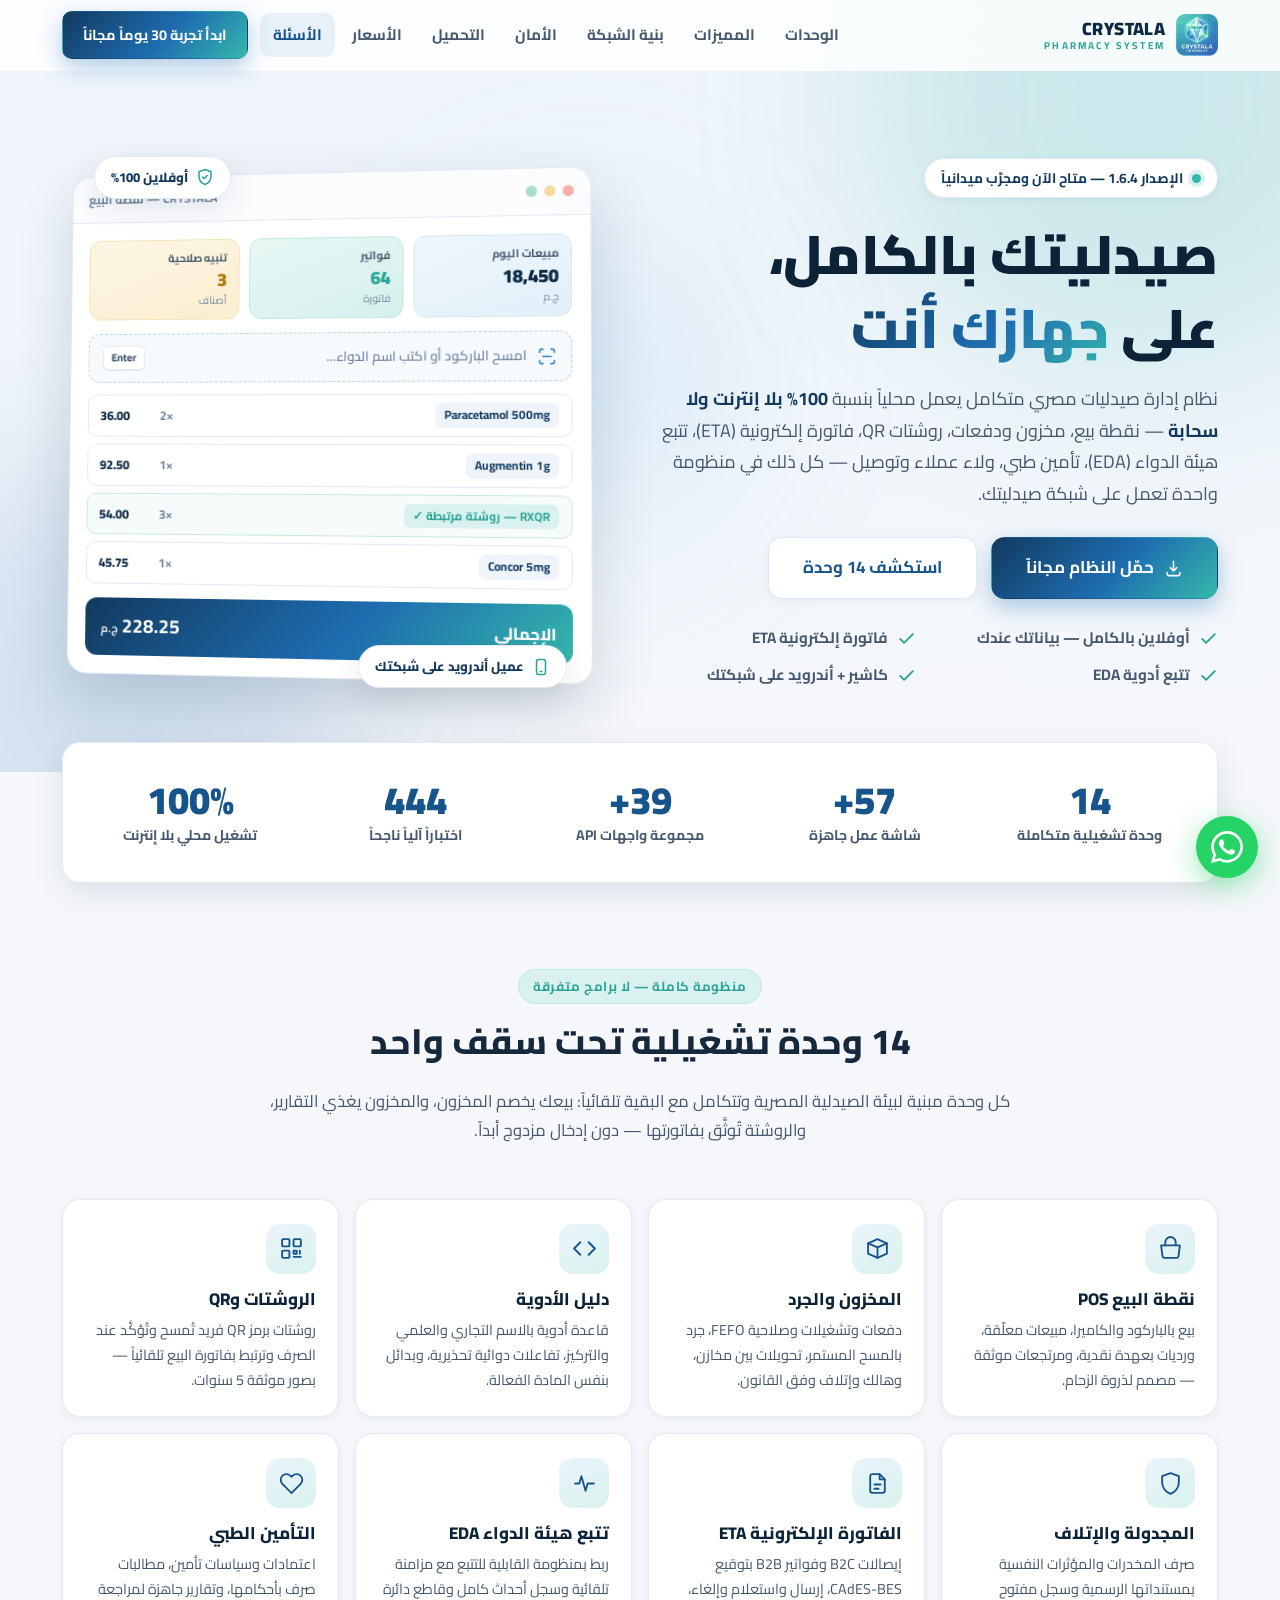
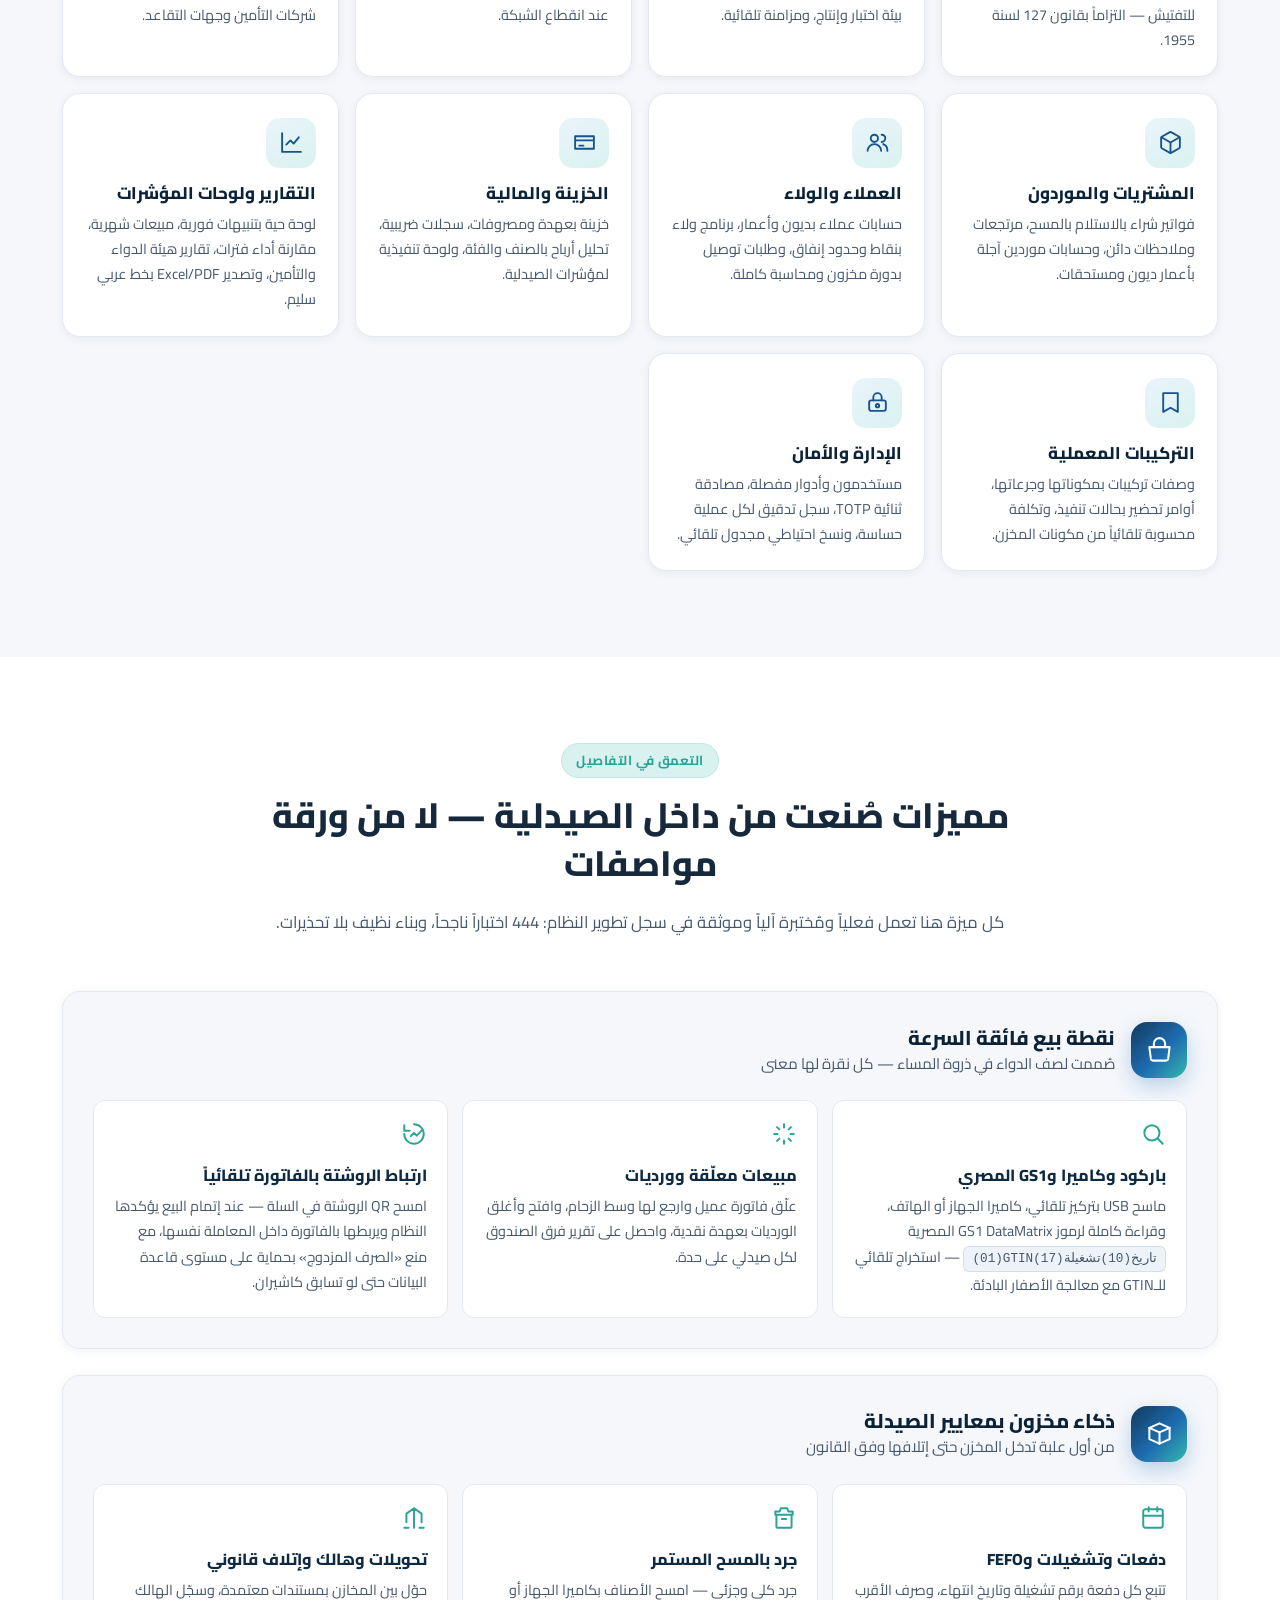
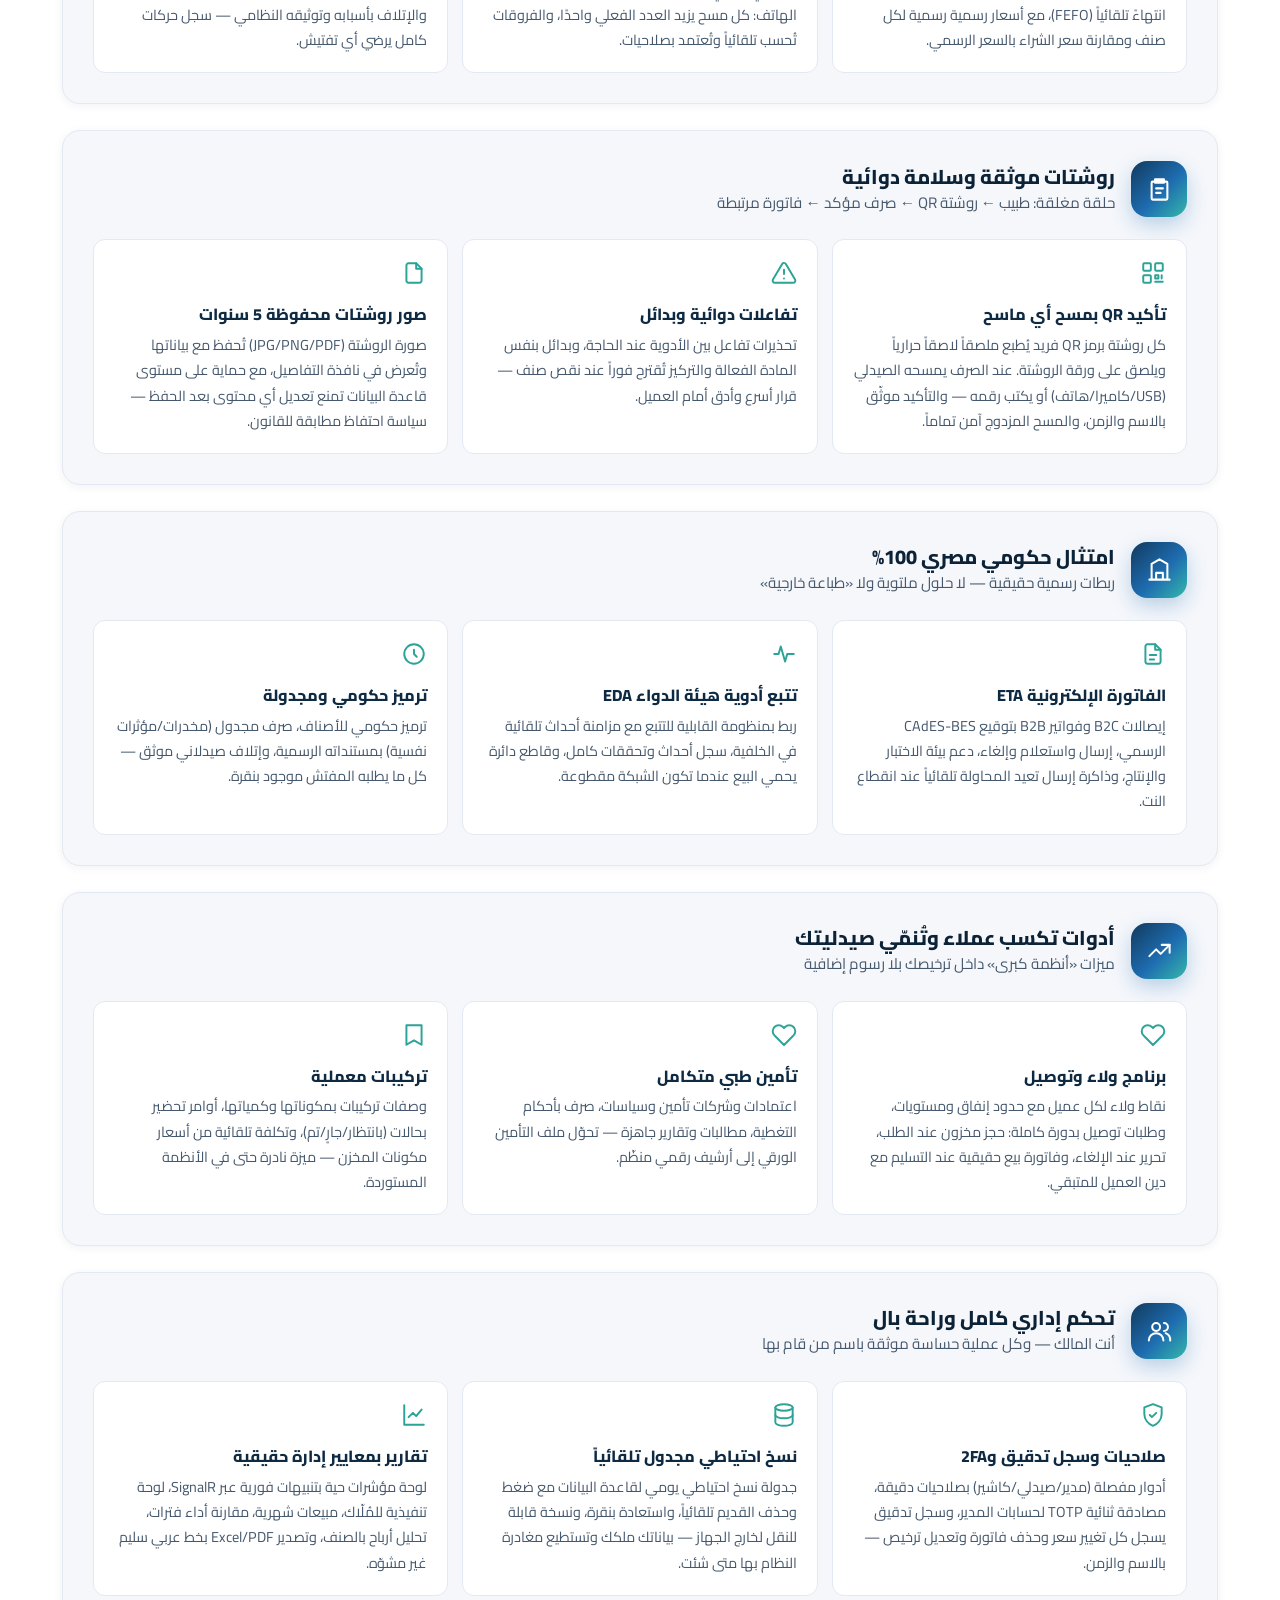
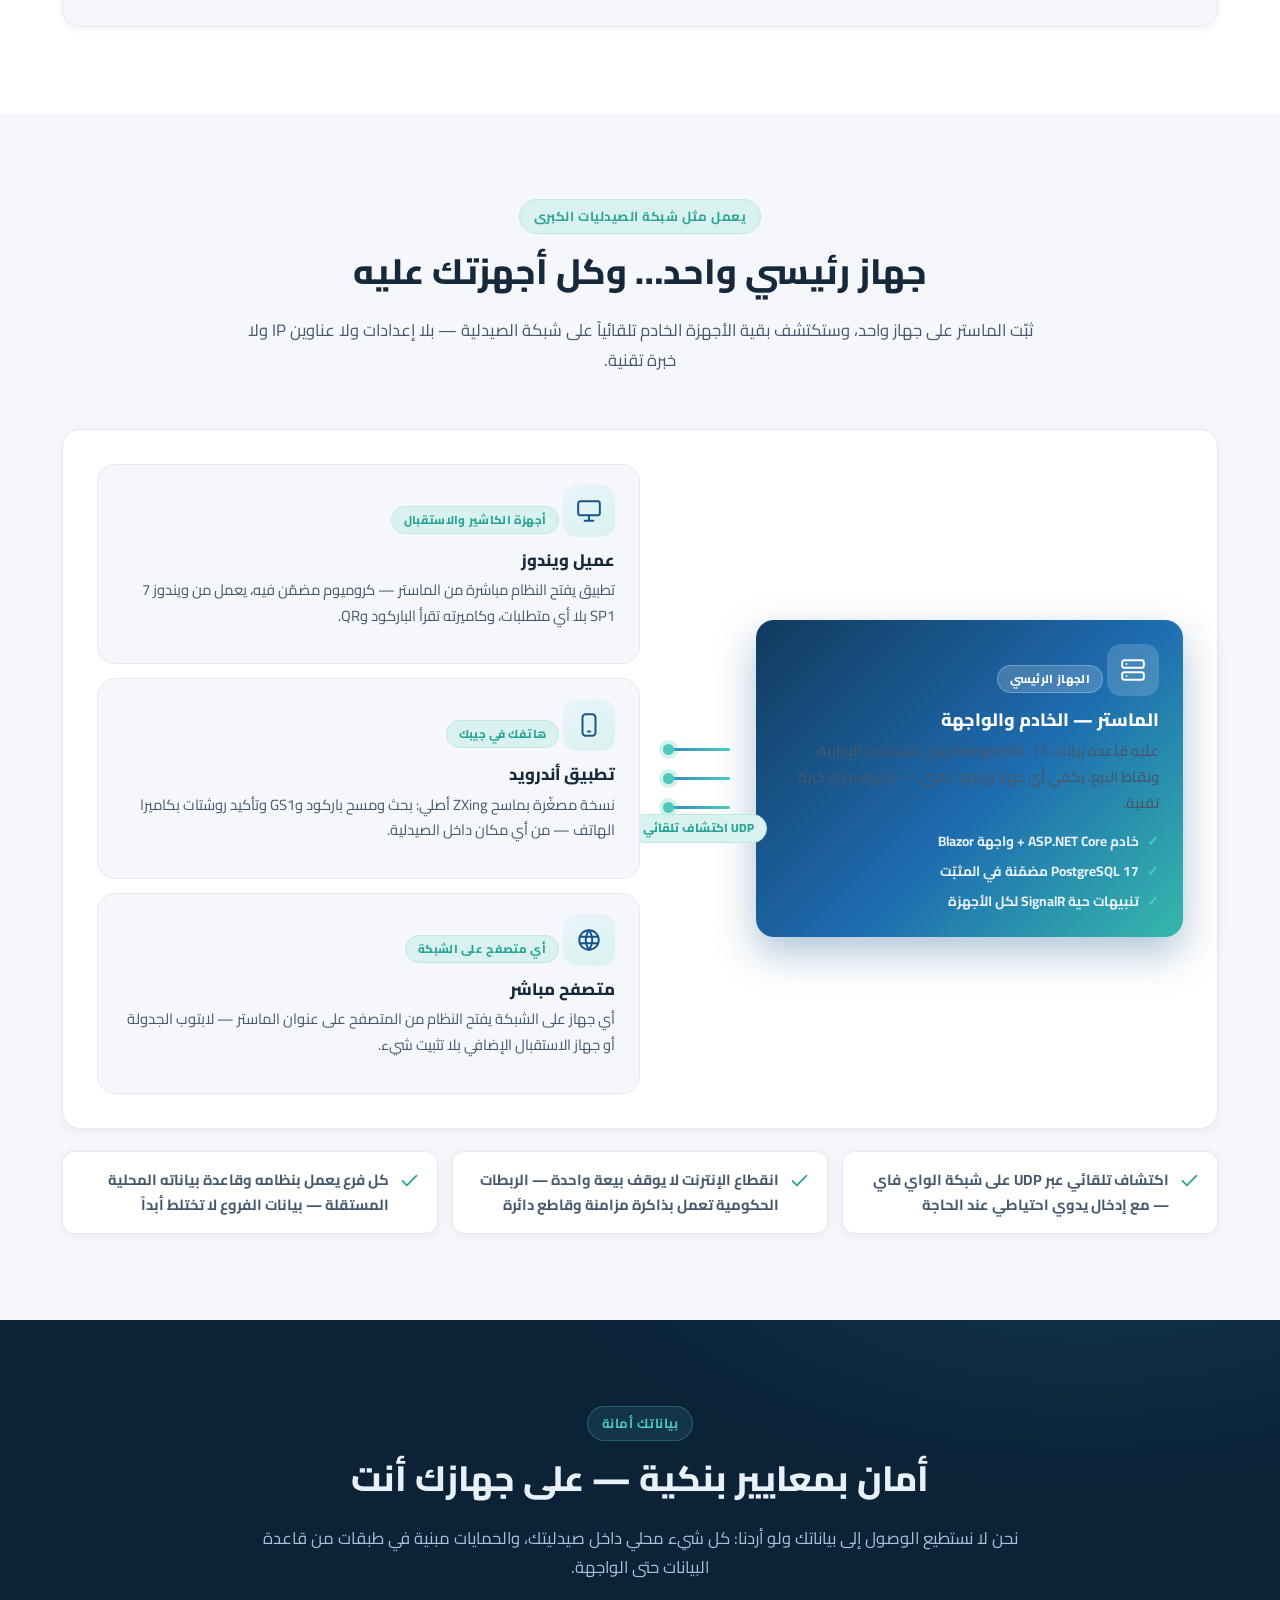
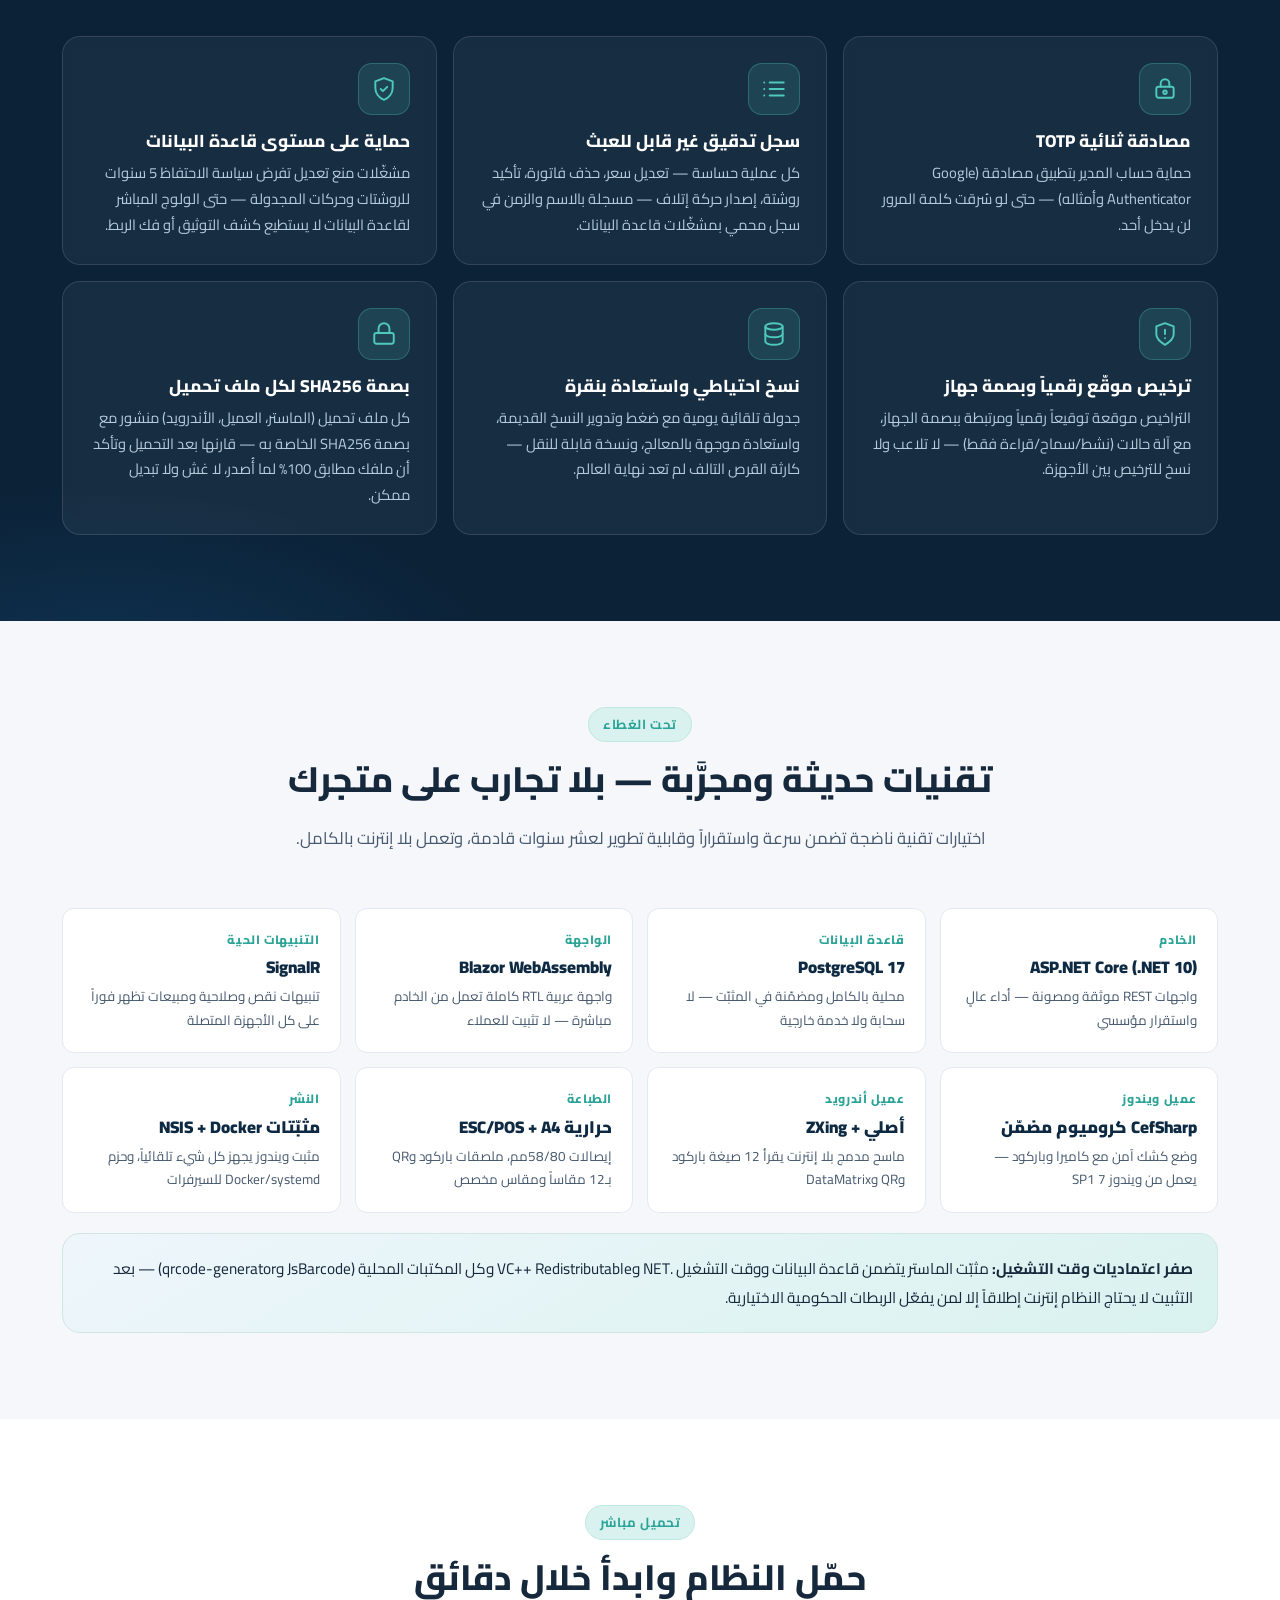
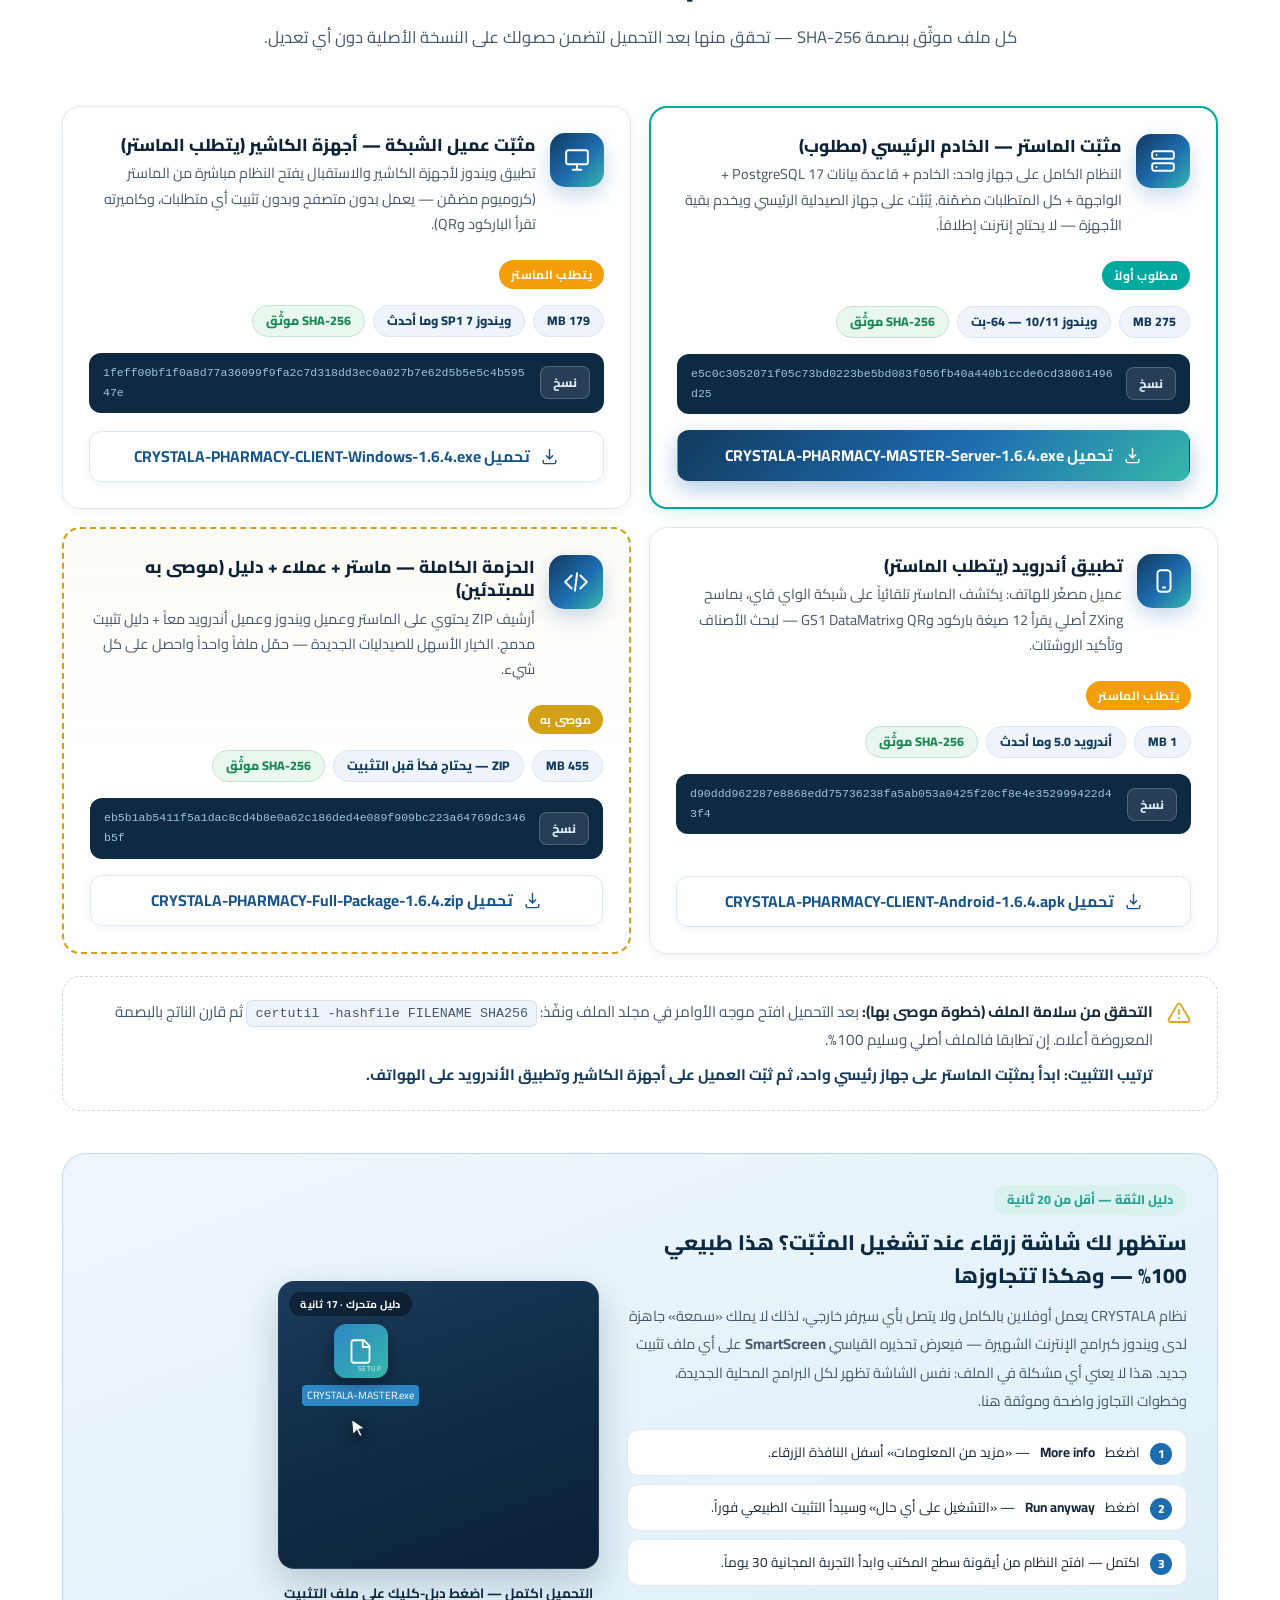
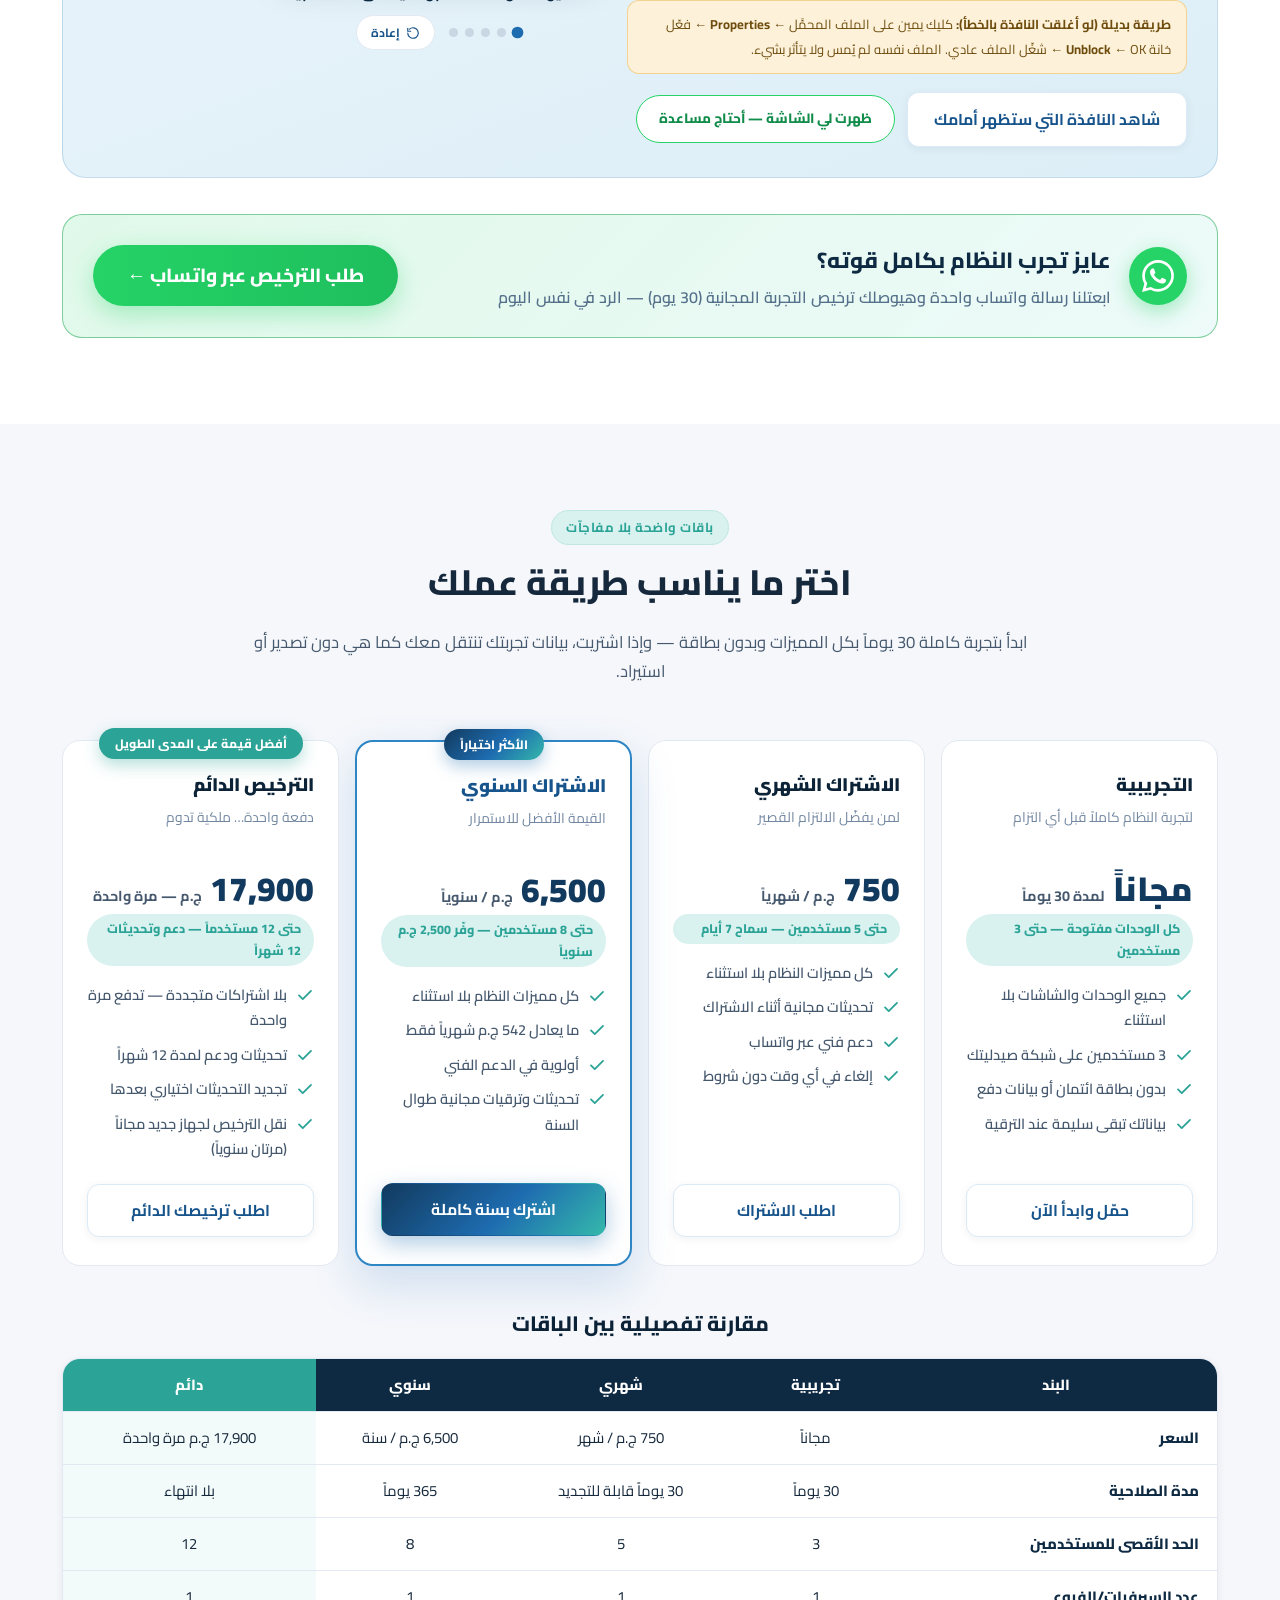
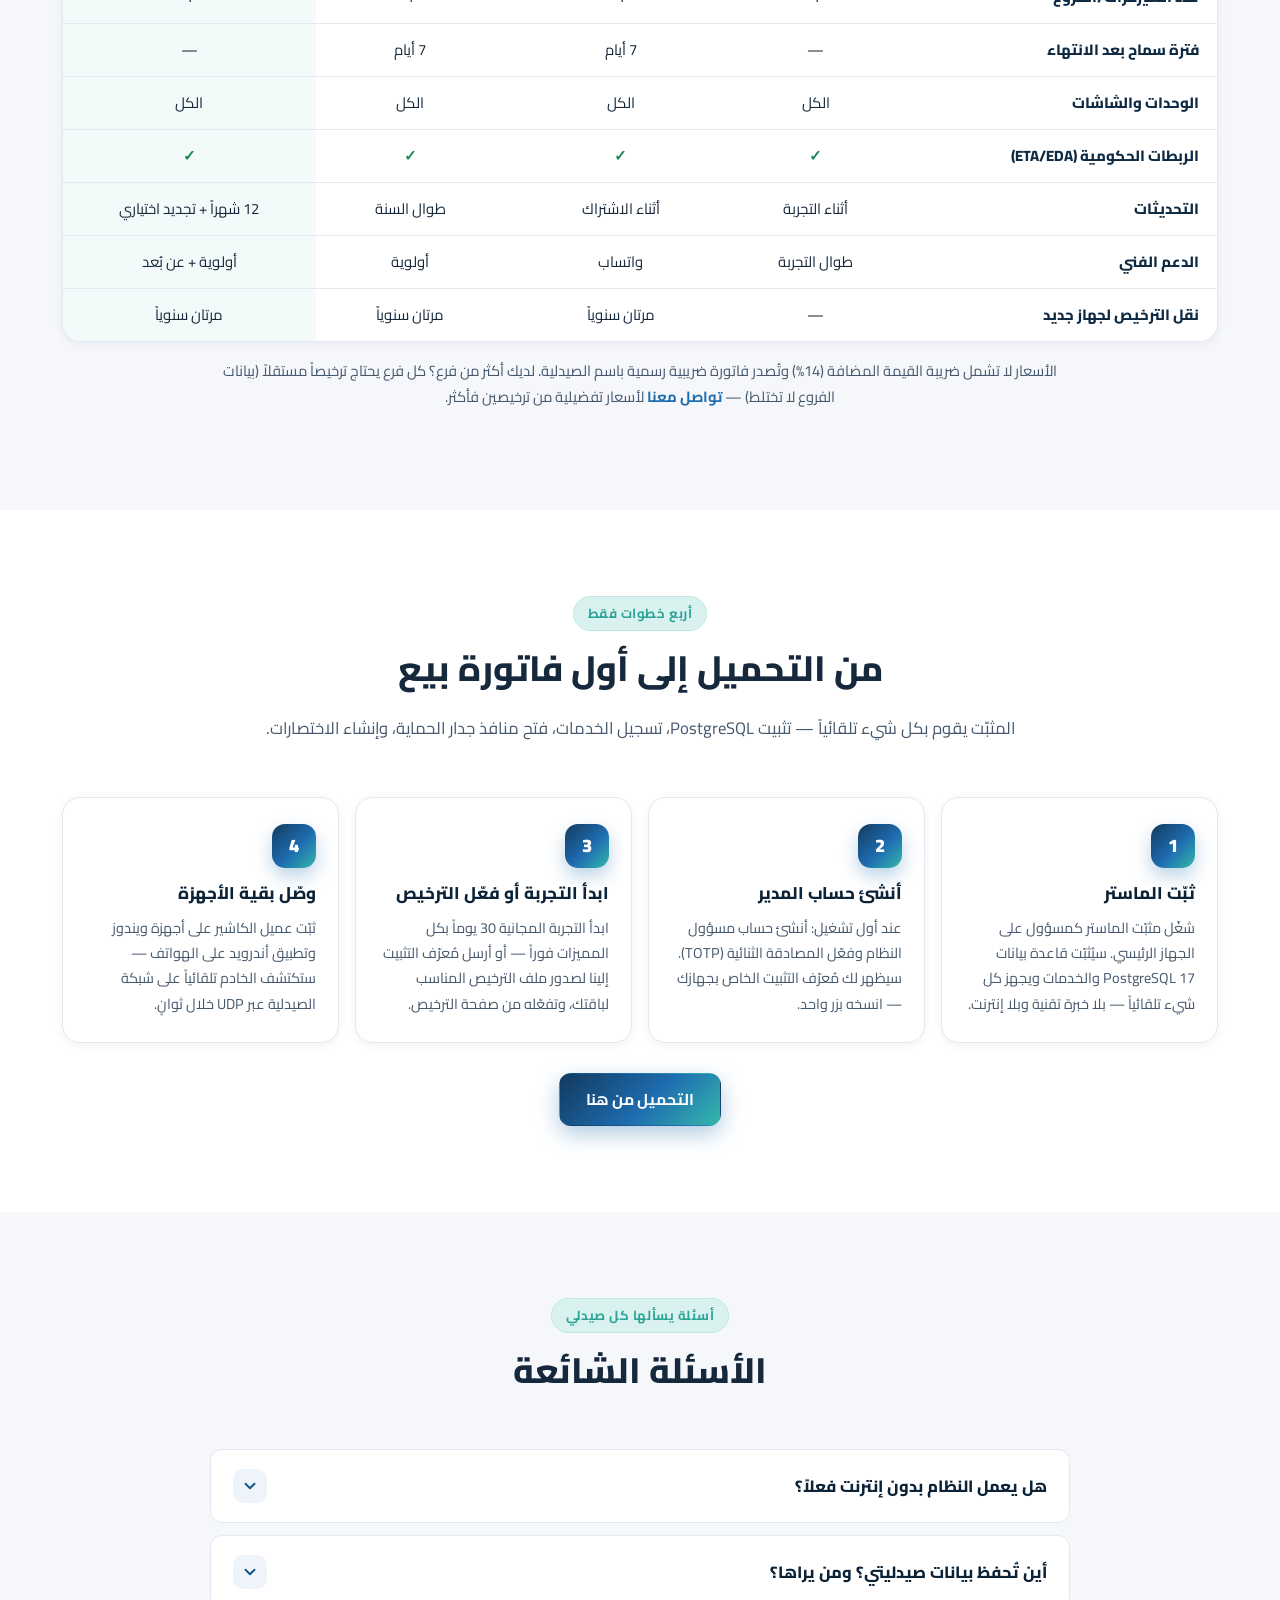
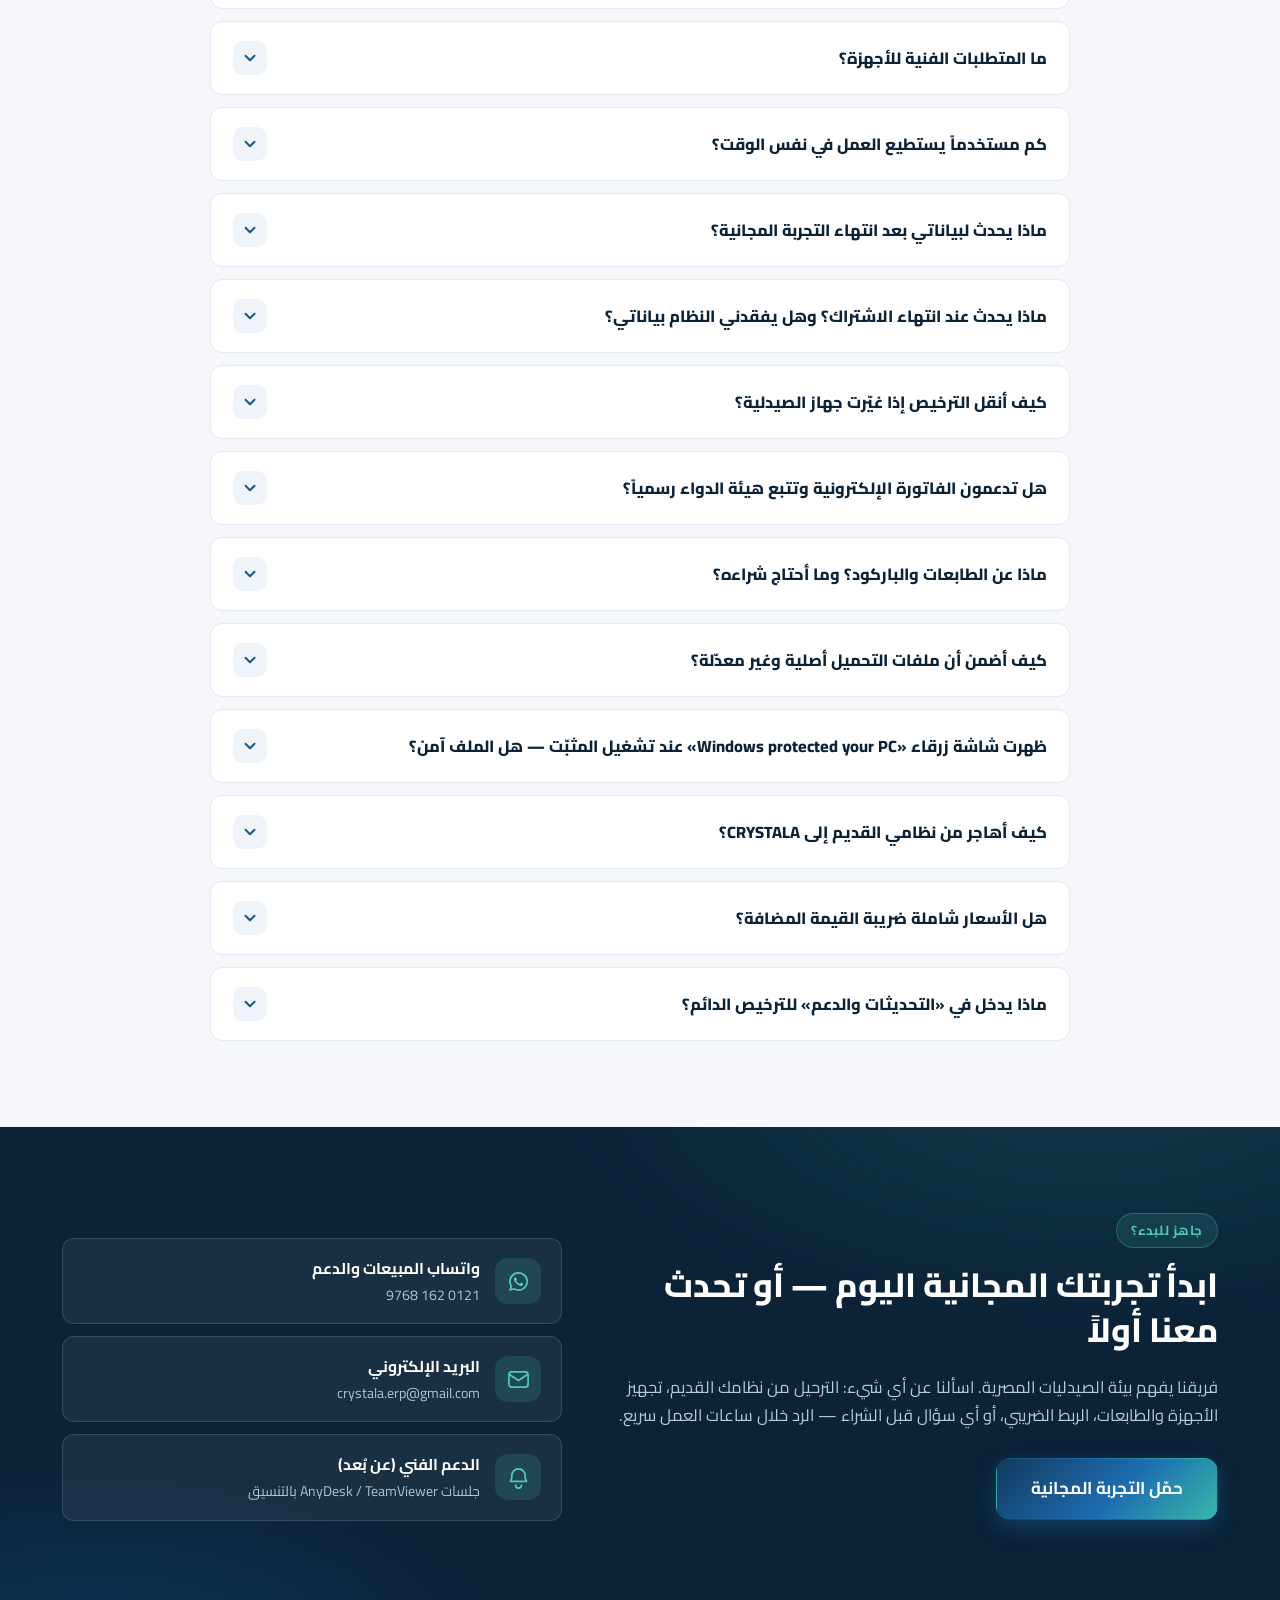
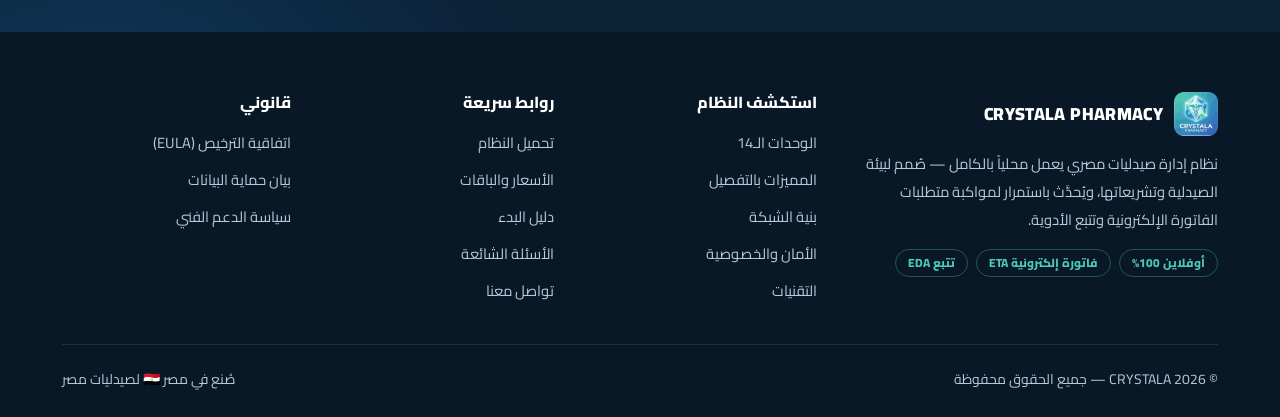
==== commit 6e09f577: "chore: bump cache-busting versions for style.css and smartscreen.js to 1.6.4.6" ====
--- a/index.html
+++ b/index.html
@@ -20,7 +20,7 @@
   <link rel="preconnect" href="https://fonts.gstatic.com" crossorigin />
   <link href="https://fonts.googleapis.com/css2?family=Cairo:wght@400;600;700;800;900&display=swap" rel="stylesheet" />
 
-  <link rel="stylesheet" href="css/style.css?v=1.6.4.5" />
+  <link rel="stylesheet" href="css/style.css?v=1.6.4.6" />
 
   <!-- بيانات منظمة لمحركات البحث -->
   <script type="application/ld+json">
@@ -1089,7 +1089,7 @@
 </button>
 
 <script src="js/main.js?v=1.6.4.4"></script>
-<script src="js/smartscreen.js?v=1.6.4.5"></script>
+<script src="js/smartscreen.js?v=1.6.4.6"></script>
 
 <!-- ═══ عداد الزيارات — CRYSTALA PHARMACY ═══ -->
 <div id="cp-visitor-badge" style="position:fixed;bottom:14px;left:14px;z-index:9999;direction:rtl;background:rgba(14,42,67,.94);color:#fff;font-family:'Cairo',Tahoma,sans-serif;font-size:12.5px;font-weight:600;padding:8px 16px;border-radius:999px;box-shadow:0 4px 16px rgba(0,0,0,.3);display:flex;align-items:center;gap:7px;" aria-label="عدد الزيارات">
--- a/css/style.css
+++ b/css/style.css
@@ -792,7 +792,7 @@
 .ss-demo { width: 100%; }
 .ss-stage {
   position: relative;
-  aspect-ratio: 16 / 9;
+  height: clamp(230px, 32dvh, 330px);
   border-radius: 16px;
   overflow: hidden;
   background: linear-gradient(160deg, #1b3b5c 0%, #0e2a43 55%, #0b2237 100%);
@@ -990,11 +990,13 @@
 .ss-modal[hidden] { display: none; }
 .ss-modal__bd { position: absolute; inset: 0; background: rgba(11, 34, 55, .64); backdrop-filter: blur(3px); animation: ss-in .25s ease-out both; }
 .ss-modal__box {
-  position: relative; width: min(680px, 100%); max-height: 92vh; overflow: auto;
-  background: var(--surface); border-radius: 22px; padding: 26px 26px 18px;
+  position: relative; width: min(680px, 100%); max-height: calc(100dvh - 24px);
+  display: flex; flex-direction: column; overflow: hidden;
+  background: var(--surface); border-radius: 22px; padding: 22px 26px 14px;
   box-shadow: var(--shadow-lg);
   animation: ss-pop .4s cubic-bezier(.2, 1.3, .4, 1) both;
 }
+.ss-modal__scroll { overflow-y: auto; min-height: 0; flex: 1 1 auto; overscroll-behavior: contain; }
 .ss-modal__x {
   position: absolute; top: 14px; left: 14px; z-index: 2;
   width: 36px; height: 36px; border-radius: 50%; border: none;
@@ -1003,15 +1005,21 @@
 }
 .ss-modal__x:hover { background: #e0e9f2; }
 .ss-modal__x svg { width: 16px; height: 16px; }
-.ss-modal__hd h3 { margin: 0 0 7px; font-size: 20px; color: var(--brand-900); }
-.ss-modal__hd p { margin: 0; color: var(--ink-soft); font-size: 14px; line-height: 1.95; }
-.ss-modal__demo { margin-top: 16px; }
-.ss-chips { display: flex; gap: 8px; flex-wrap: wrap; justify-content: center; margin-top: 15px; }
+.ss-modal__hd h3 { margin: 0 0 6px; font-size: 19px; color: var(--brand-900); }
+.ss-modal__hd p { margin: 0; color: var(--ink-soft); font-size: 13.5px; line-height: 1.8; }
+.ss-modal__demo { margin-top: 12px; }
+.ss-chips { display: flex; gap: 8px; flex-wrap: wrap; justify-content: center; margin-top: 11px; }
 .ss-chips span {
   background: var(--brand-100); color: var(--brand-800);
   font-size: 12.5px; font-weight: 800; padding: 6px 15px; border-radius: 99px; direction: ltr;
 }
-.ss-modal__acts { display: flex; gap: 10px; flex-wrap: wrap; justify-content: center; margin-top: 18px; }
+.ss-modal__acts {
+  display: flex; gap: 10px; flex-wrap: wrap; justify-content: center;
+  flex: 0 0 auto; margin-top: 12px; padding-top: 13px;
+  border-top: 1px solid #e3ecf4; background: var(--surface);
+}
+.ss-direct { display: block; text-align: center; flex: 1 0 100%; margin-top: 2px; color: var(--brand-700, #0d7a72); font-size: 12.5px; font-weight: 700; text-decoration: underline; }
+.ss-direct[hidden] { display: none; }
 .ss-go {
   background: linear-gradient(90deg, #198754, #2ba396); color: #fff; border: none;
   font-family: var(--font); font-size: 16.5px; font-weight: 800;
@@ -1020,7 +1028,23 @@
 }
 .ss-go:hover { transform: translateY(-2px); box-shadow: 0 12px 26px rgba(25, 135, 84, .42); }
 .ss-modal__acts .ss-wa { font-size: 13px; padding: 12px 20px; }
-.ss-modal__note { text-align: center; color: var(--ink-faint); font-size: 11.5px; margin: 13px 0 0; }
+.ss-modal__note { text-align: center; color: var(--ink-faint); font-size: 11.5px; margin: 11px 0 2px; }
+
+/* شاشات قصيرة — ضغط إضافي حتى لا تحتاج النافذة أي سكرول */
+@media (max-height: 700px) {
+  .ss-modal__box { padding: 16px 22px 12px; }
+  .ss-modal__hd h3 { font-size: 16.5px; margin-bottom: 4px; }
+  .ss-modal__hd p { font-size: 12.5px; line-height: 1.7; }
+  .ss-modal__demo { margin-top: 9px; }
+  .ss-stage { height: clamp(200px, 30dvh, 300px); }
+  .ss-cap { padding-top: 8px; font-size: 12.5px; min-height: 2.4em; }
+  .ss-ctrl { padding-top: 6px; }
+  .ss-chips { margin-top: 8px; }
+  .ss-modal__acts { margin-top: 9px; padding-top: 10px; }
+  .ss-go { font-size: 15px; padding: 11px 30px; }
+  .ss-modal__acts .ss-wa { font-size: 12px; padding: 10px 16px; }
+  .ss-modal__note { margin: 8px 0 0; font-size: 11px; }
+}
 
 /* ── حركات عامة ─────────────────────────────────────────────────── */
 @keyframes ss-pop { 0% { opacity: 0; transform: translate(-50%, -50%) scale(.72); } 100% { opacity: 1; transform: translate(-50%, -50%) scale(1); } }
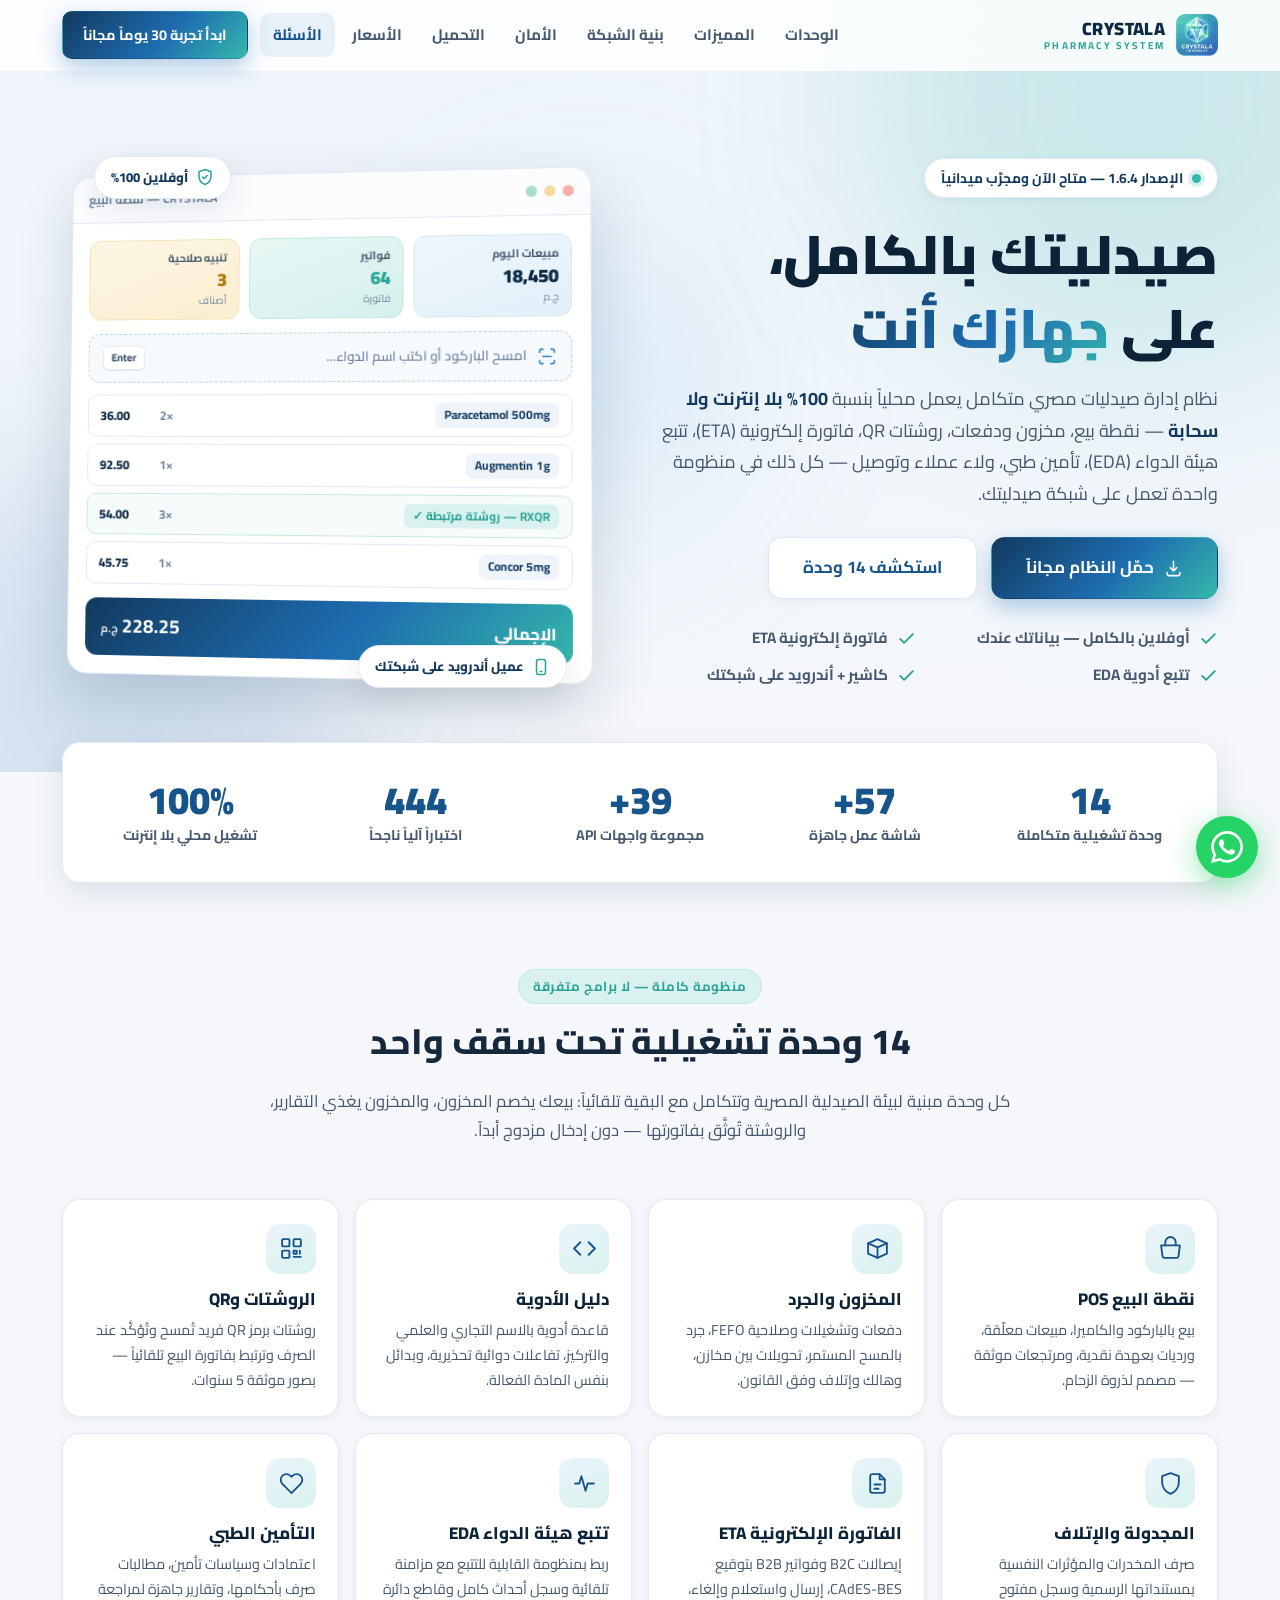
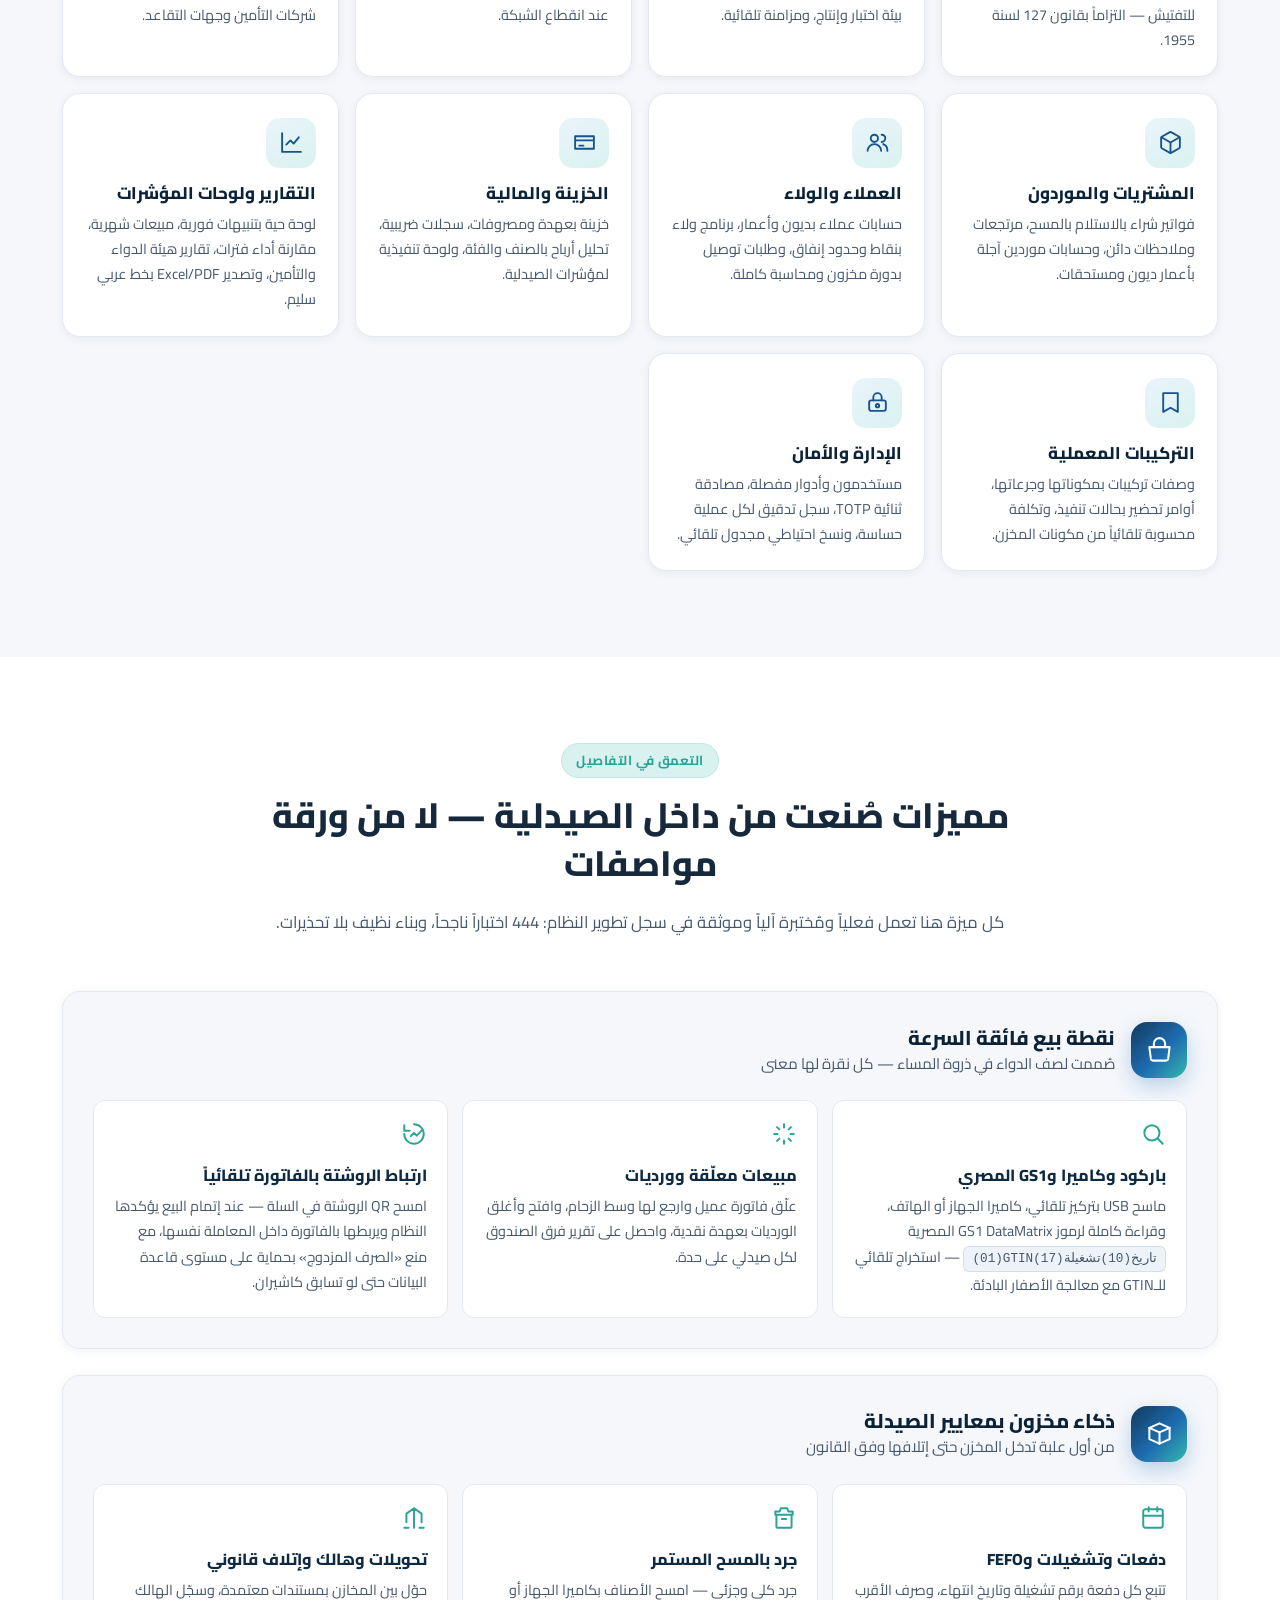
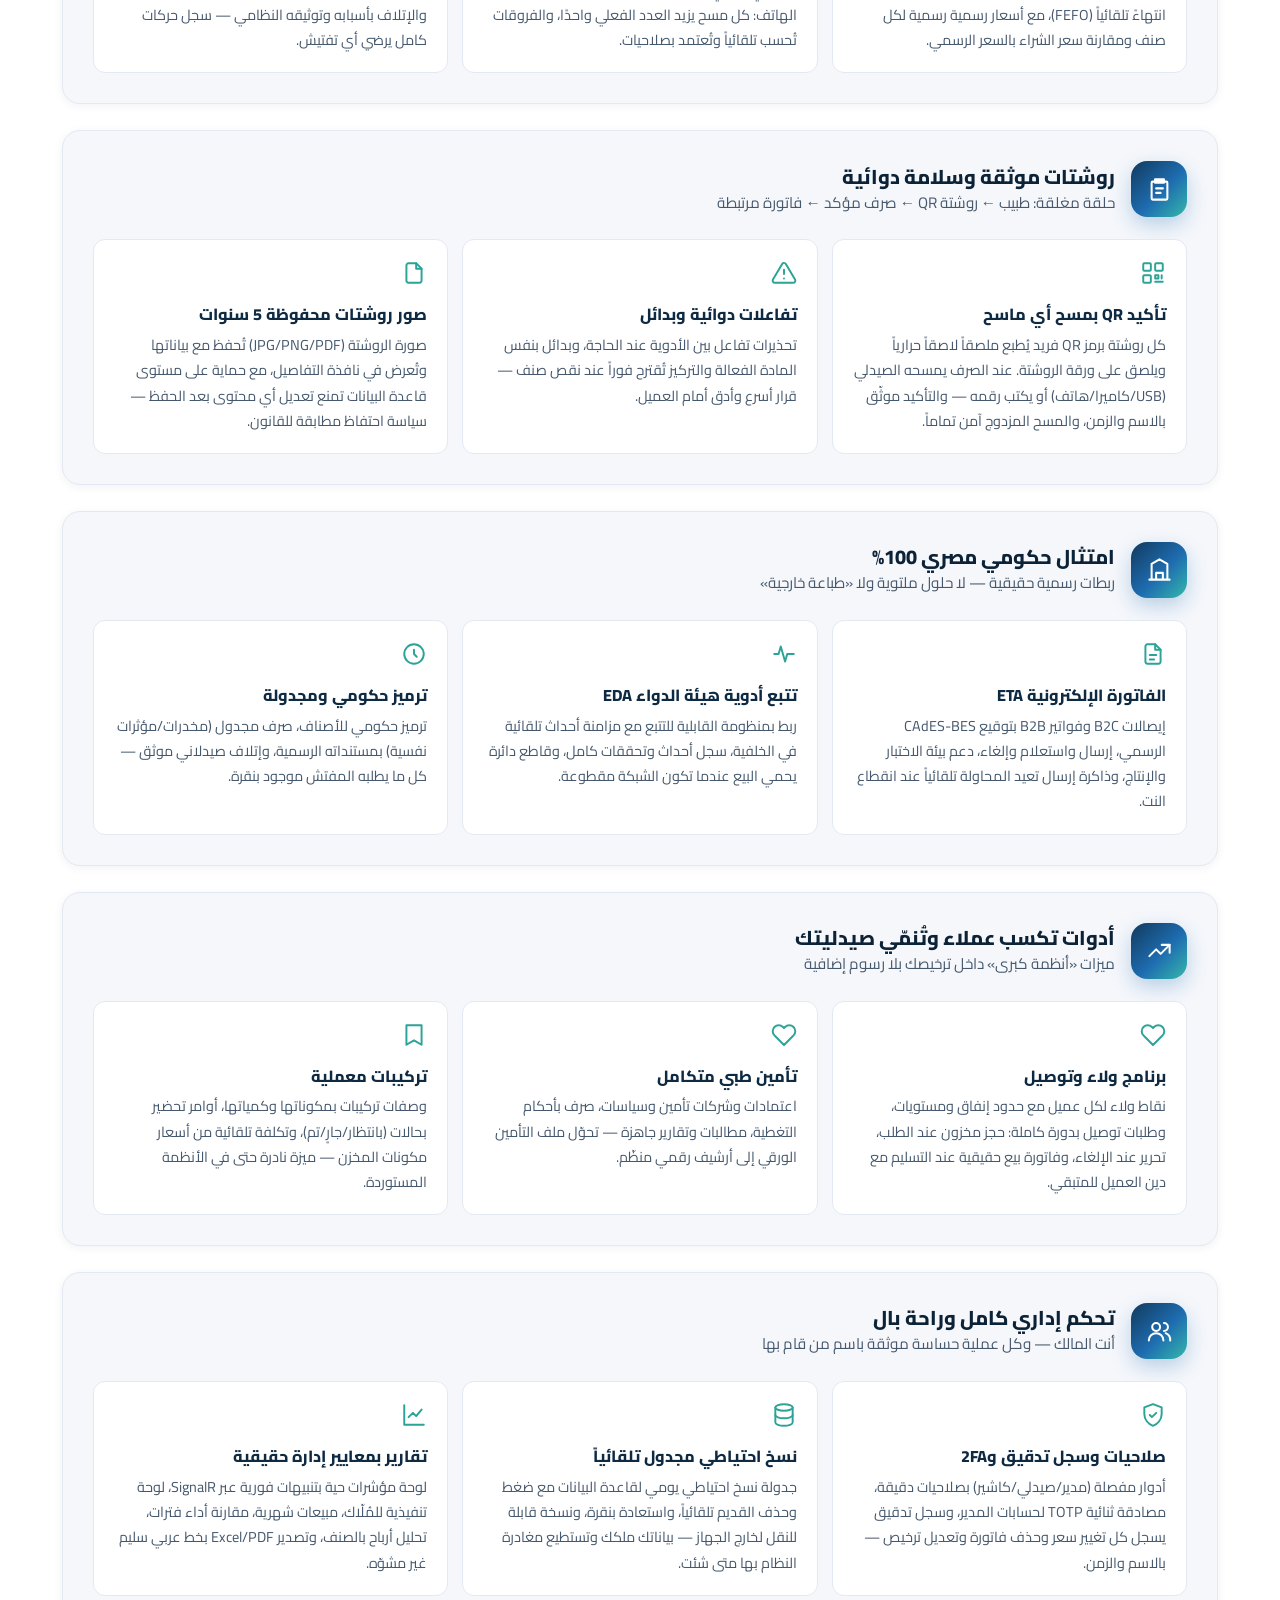
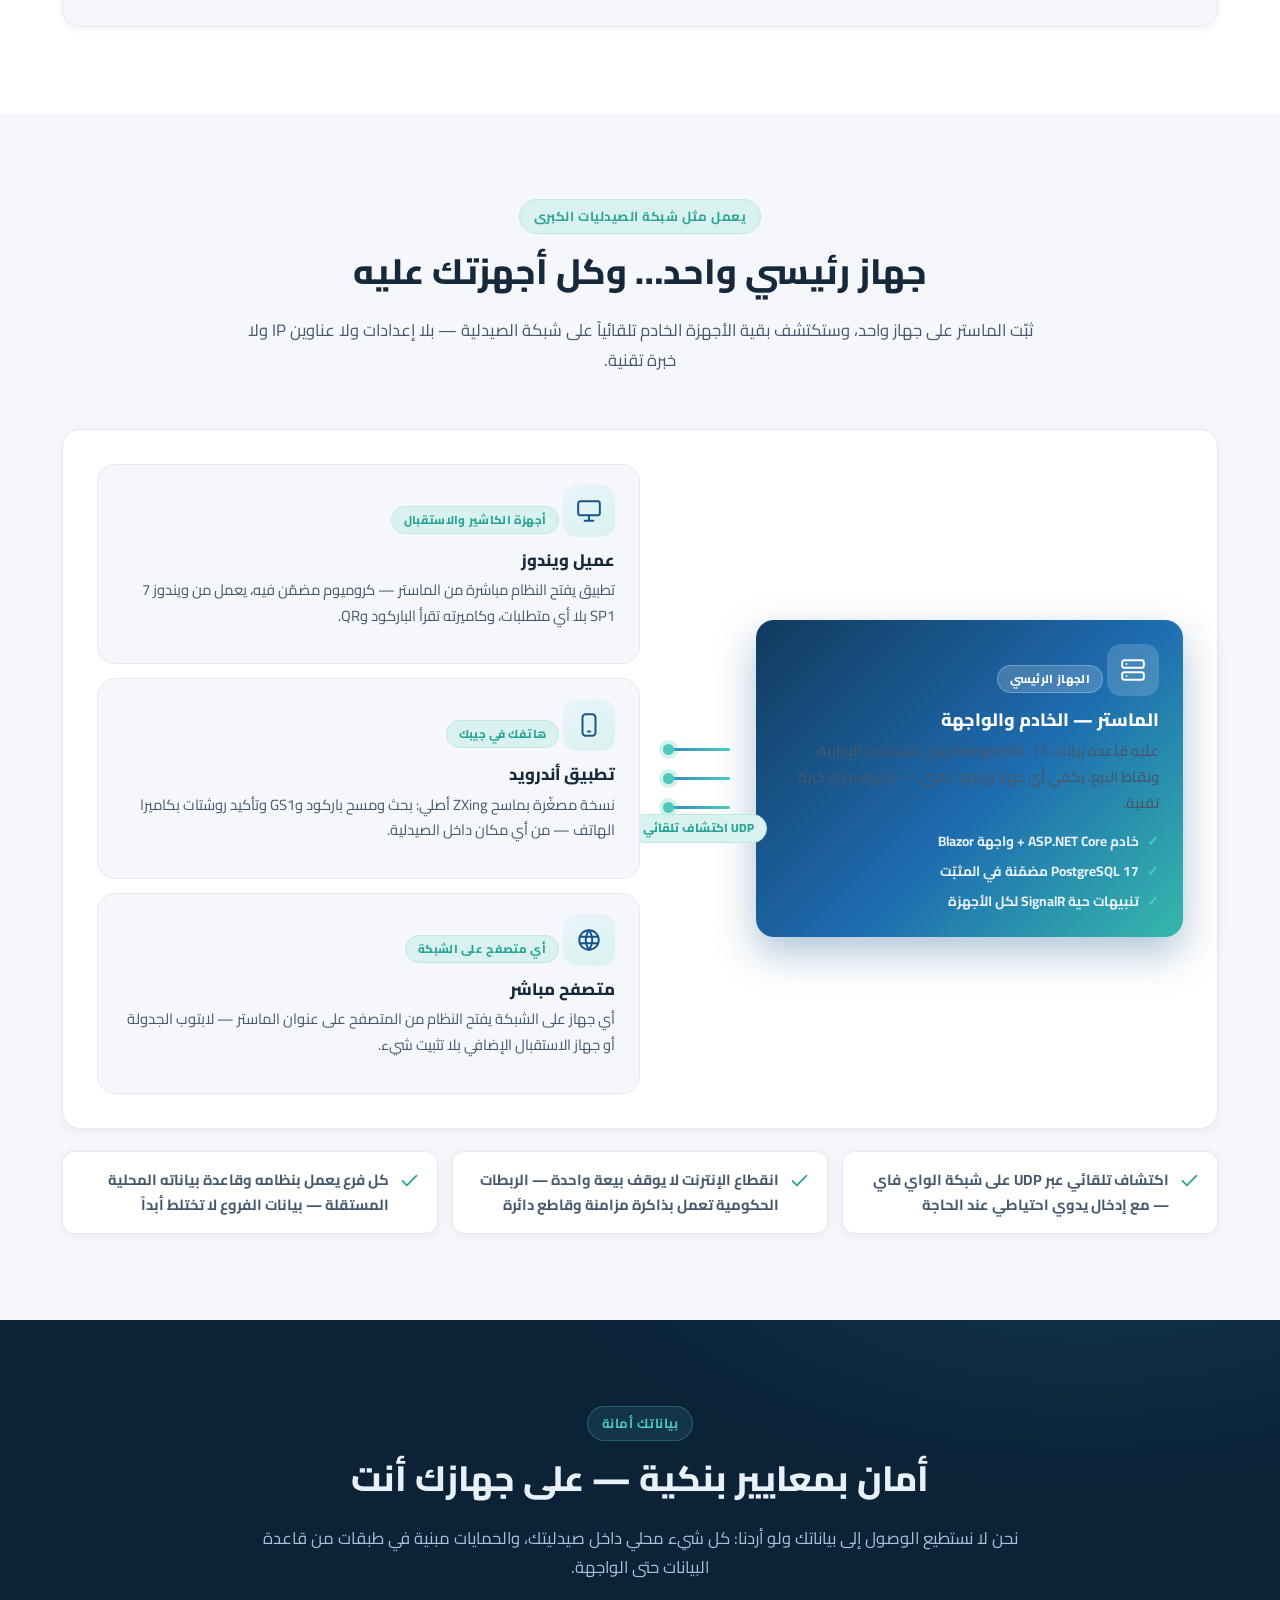
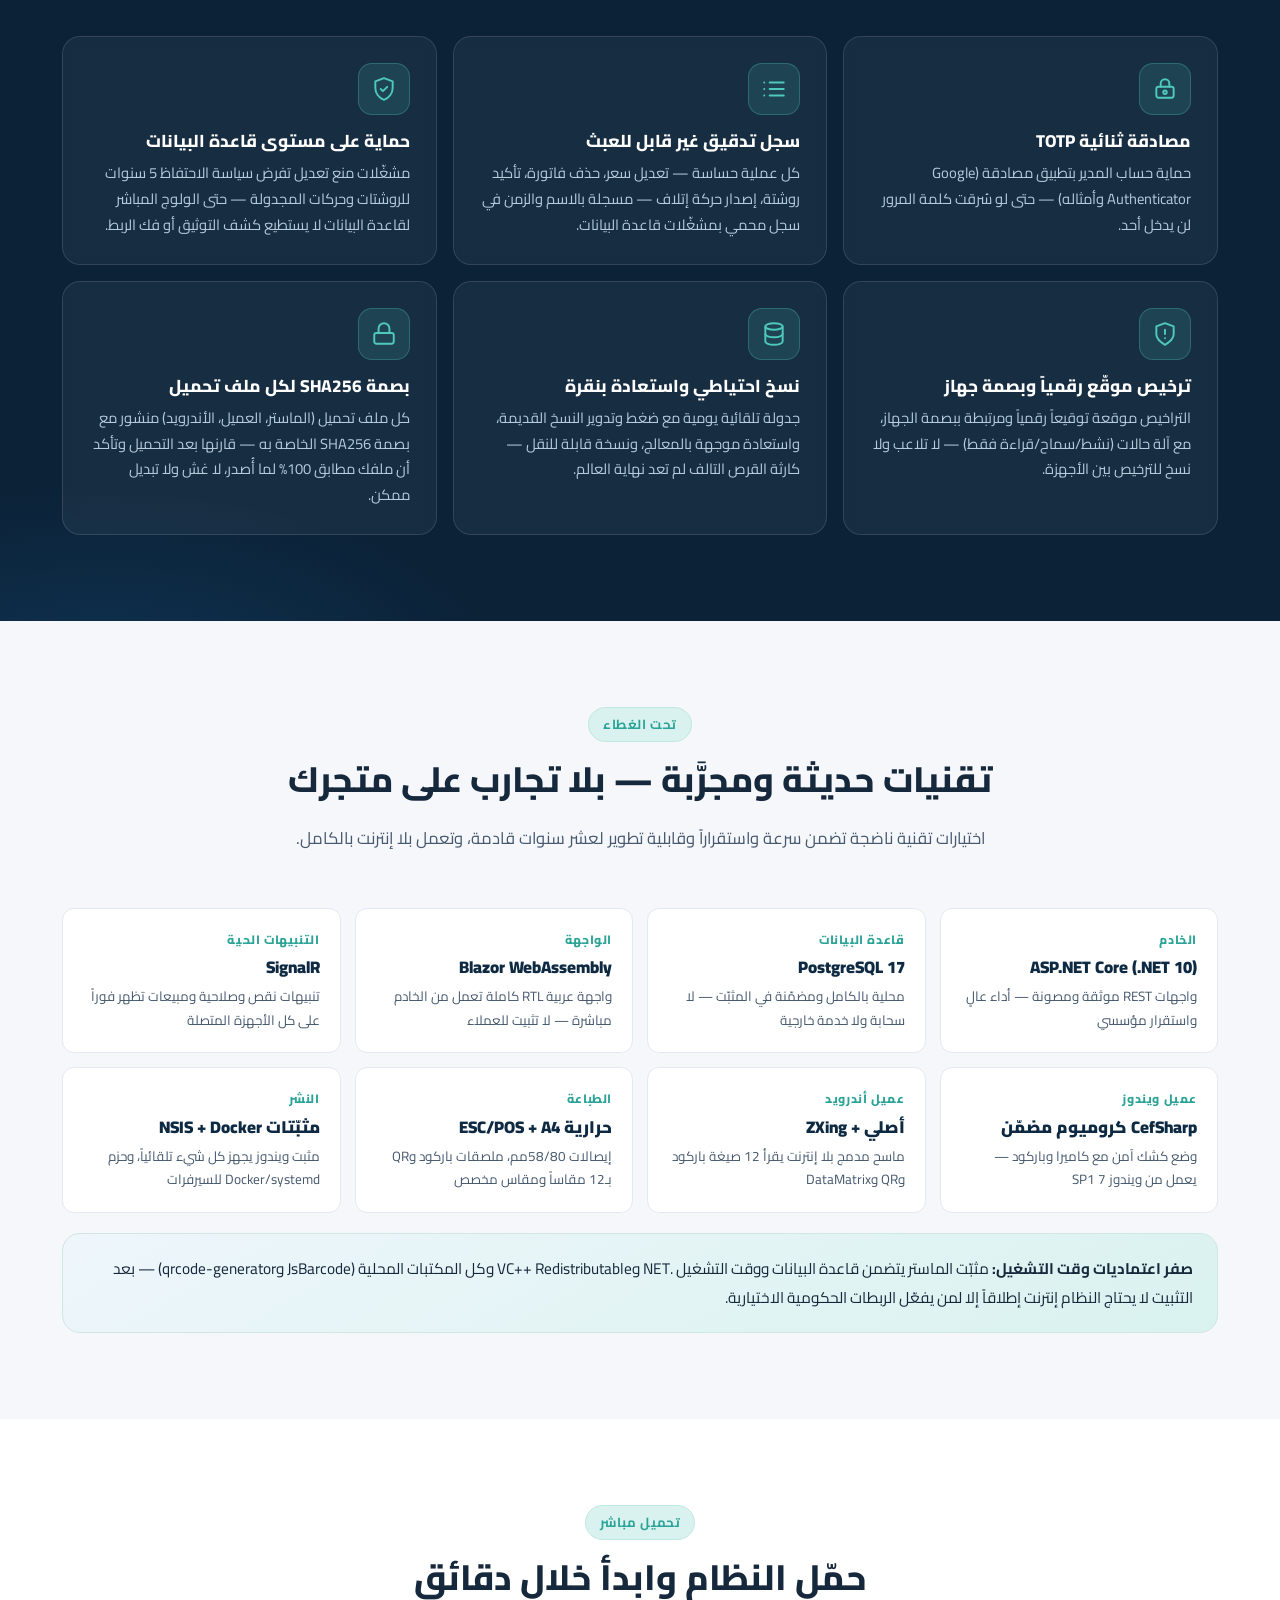
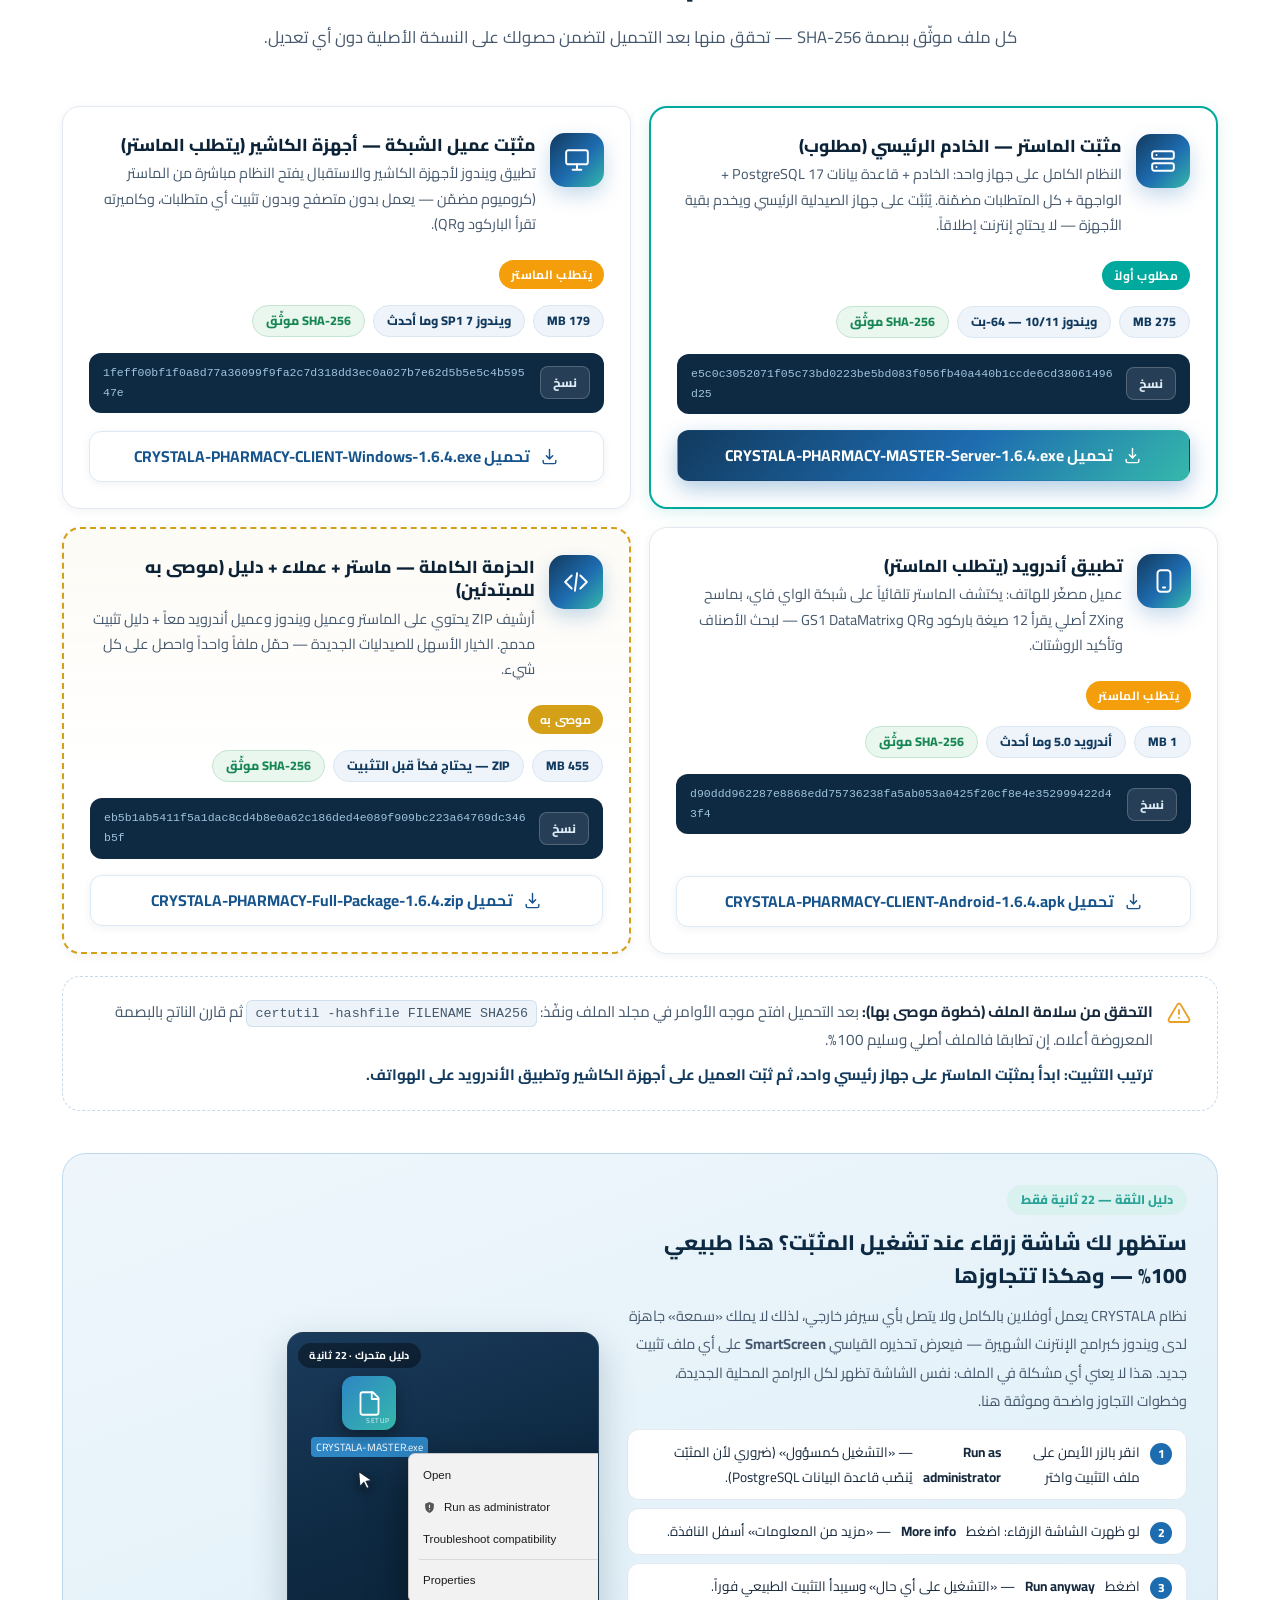
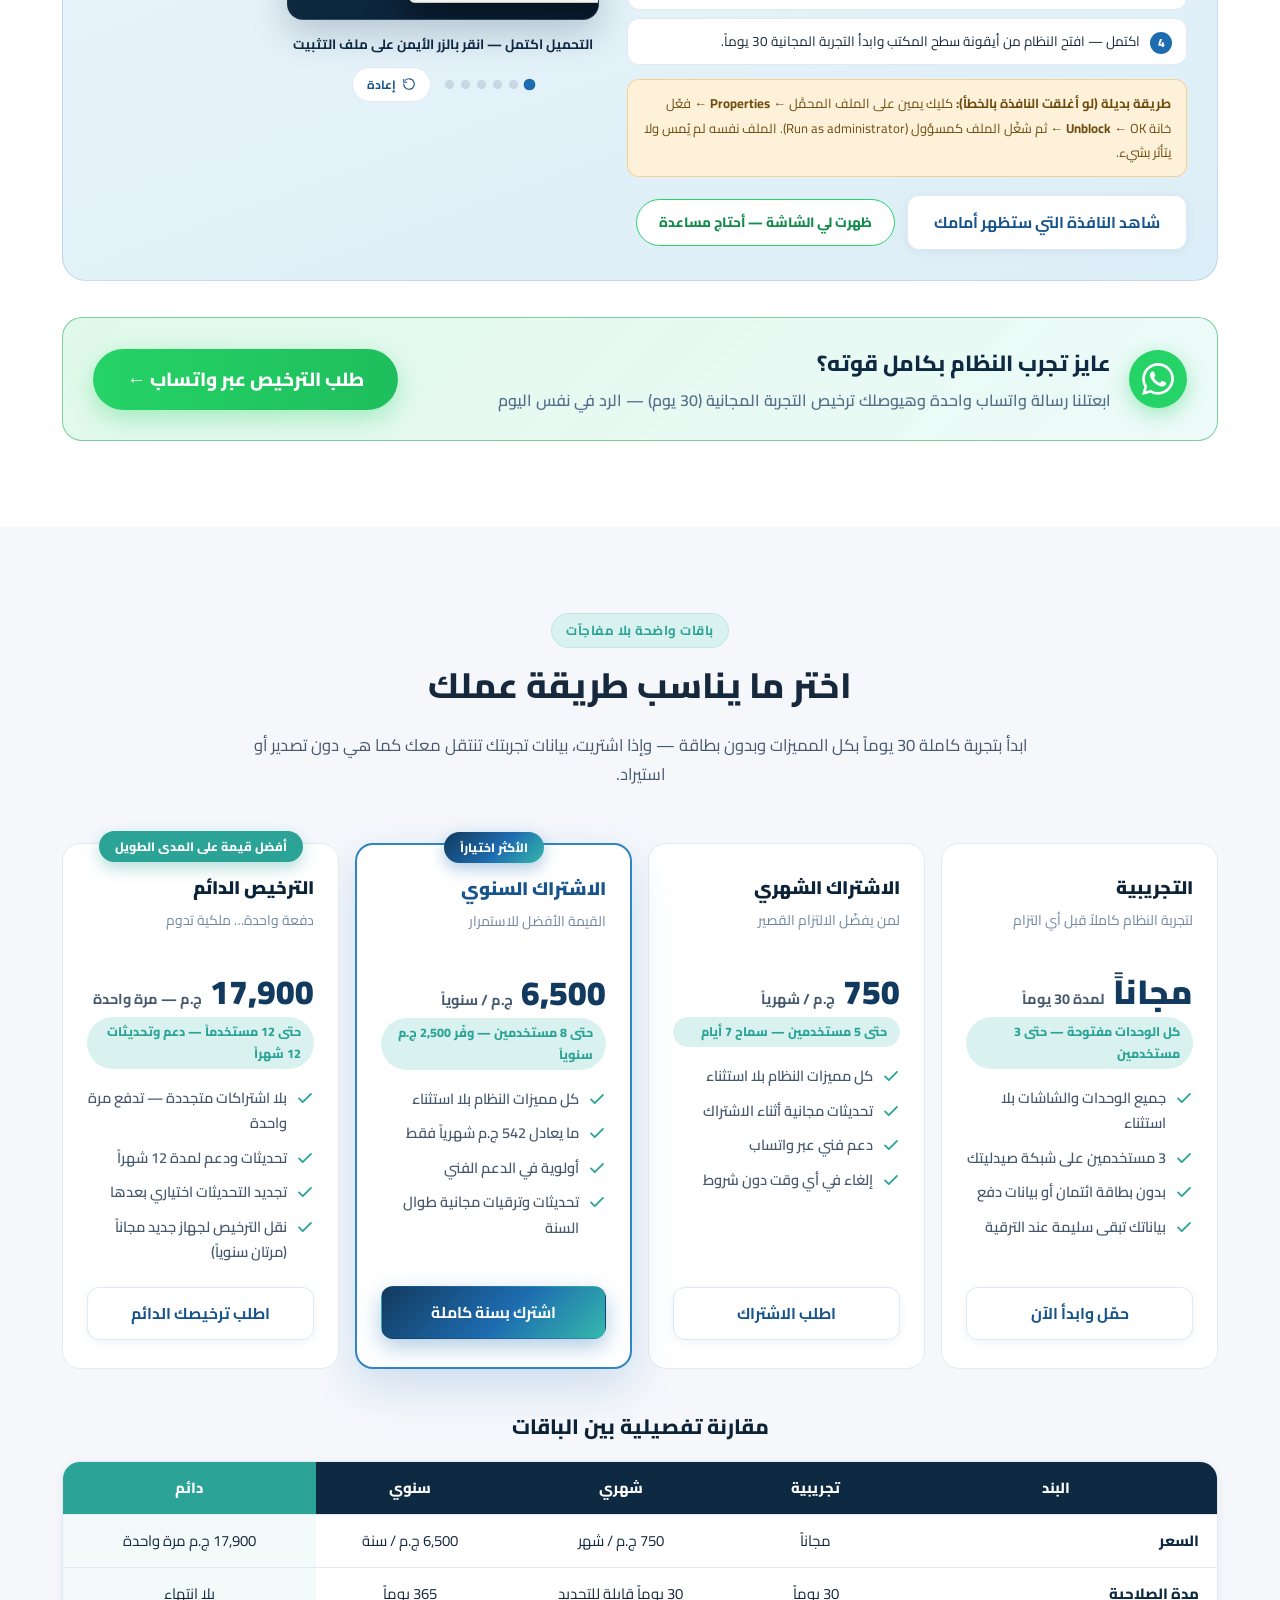
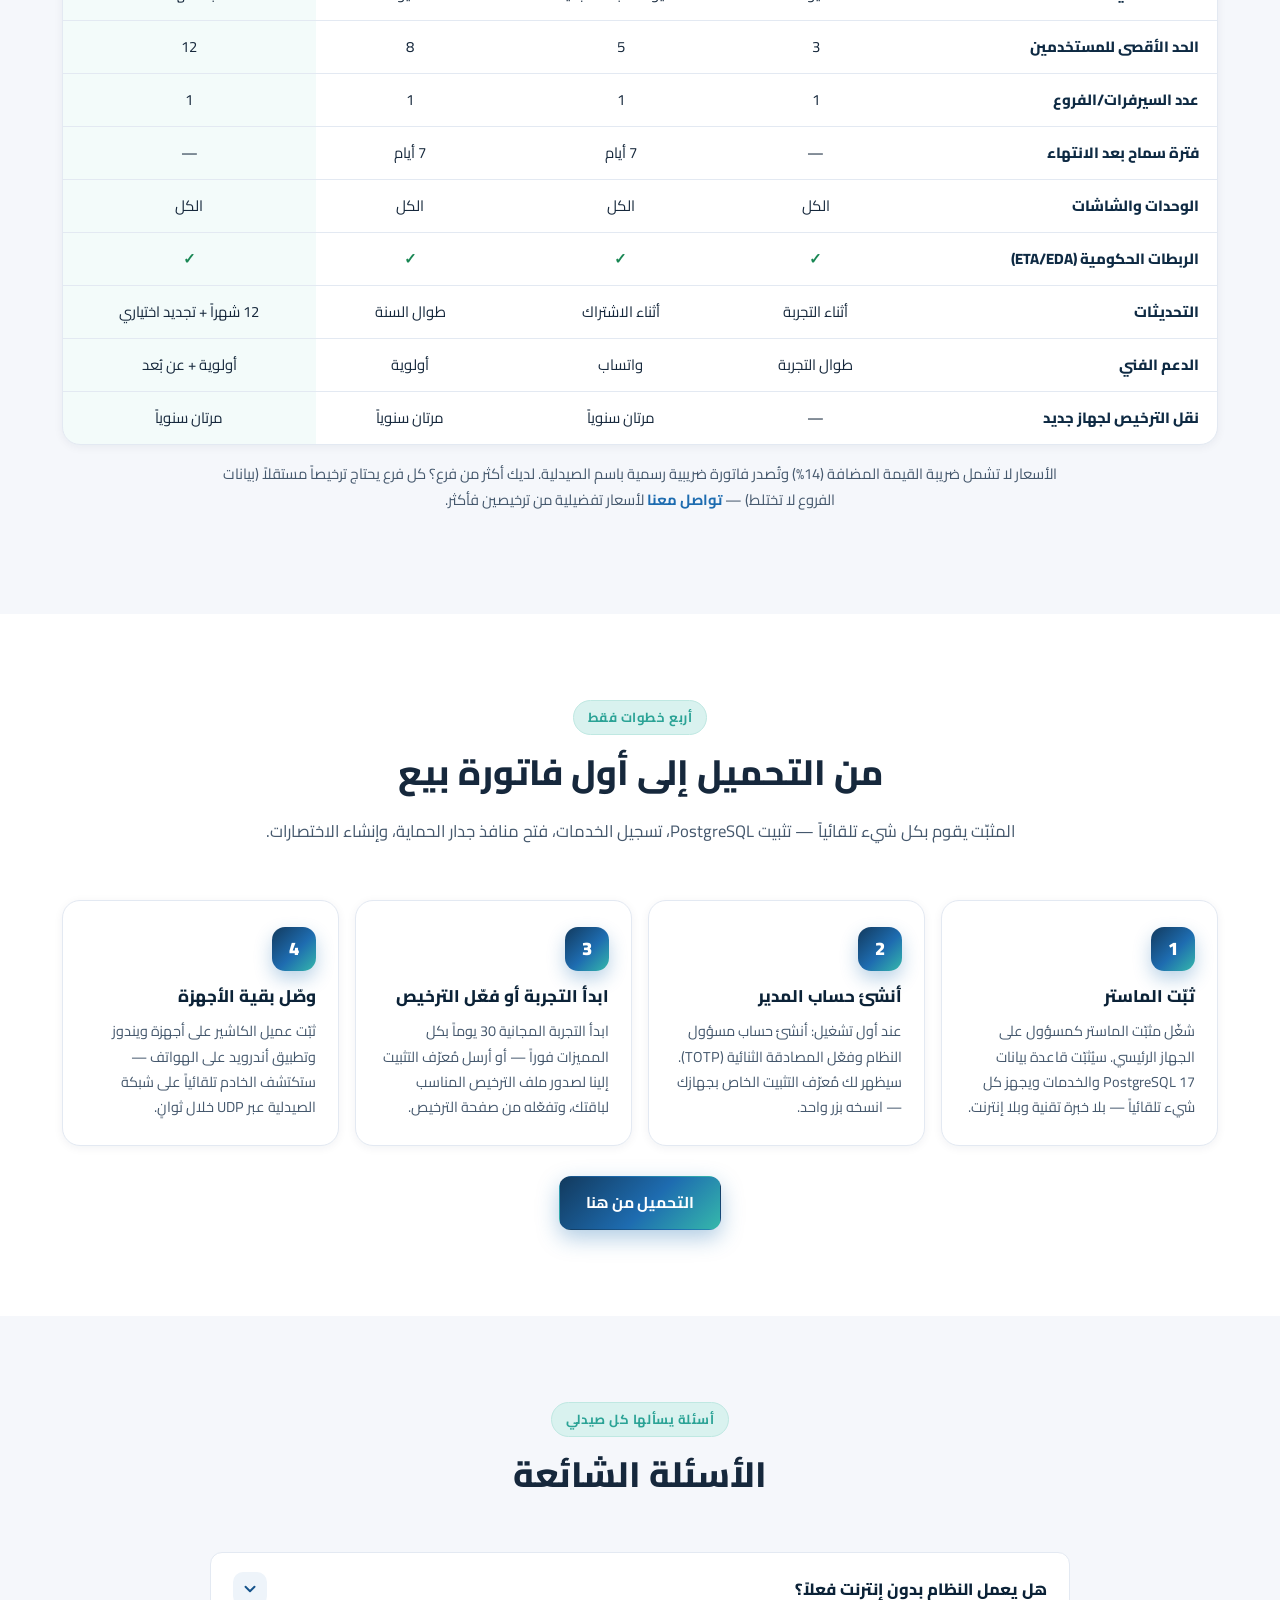
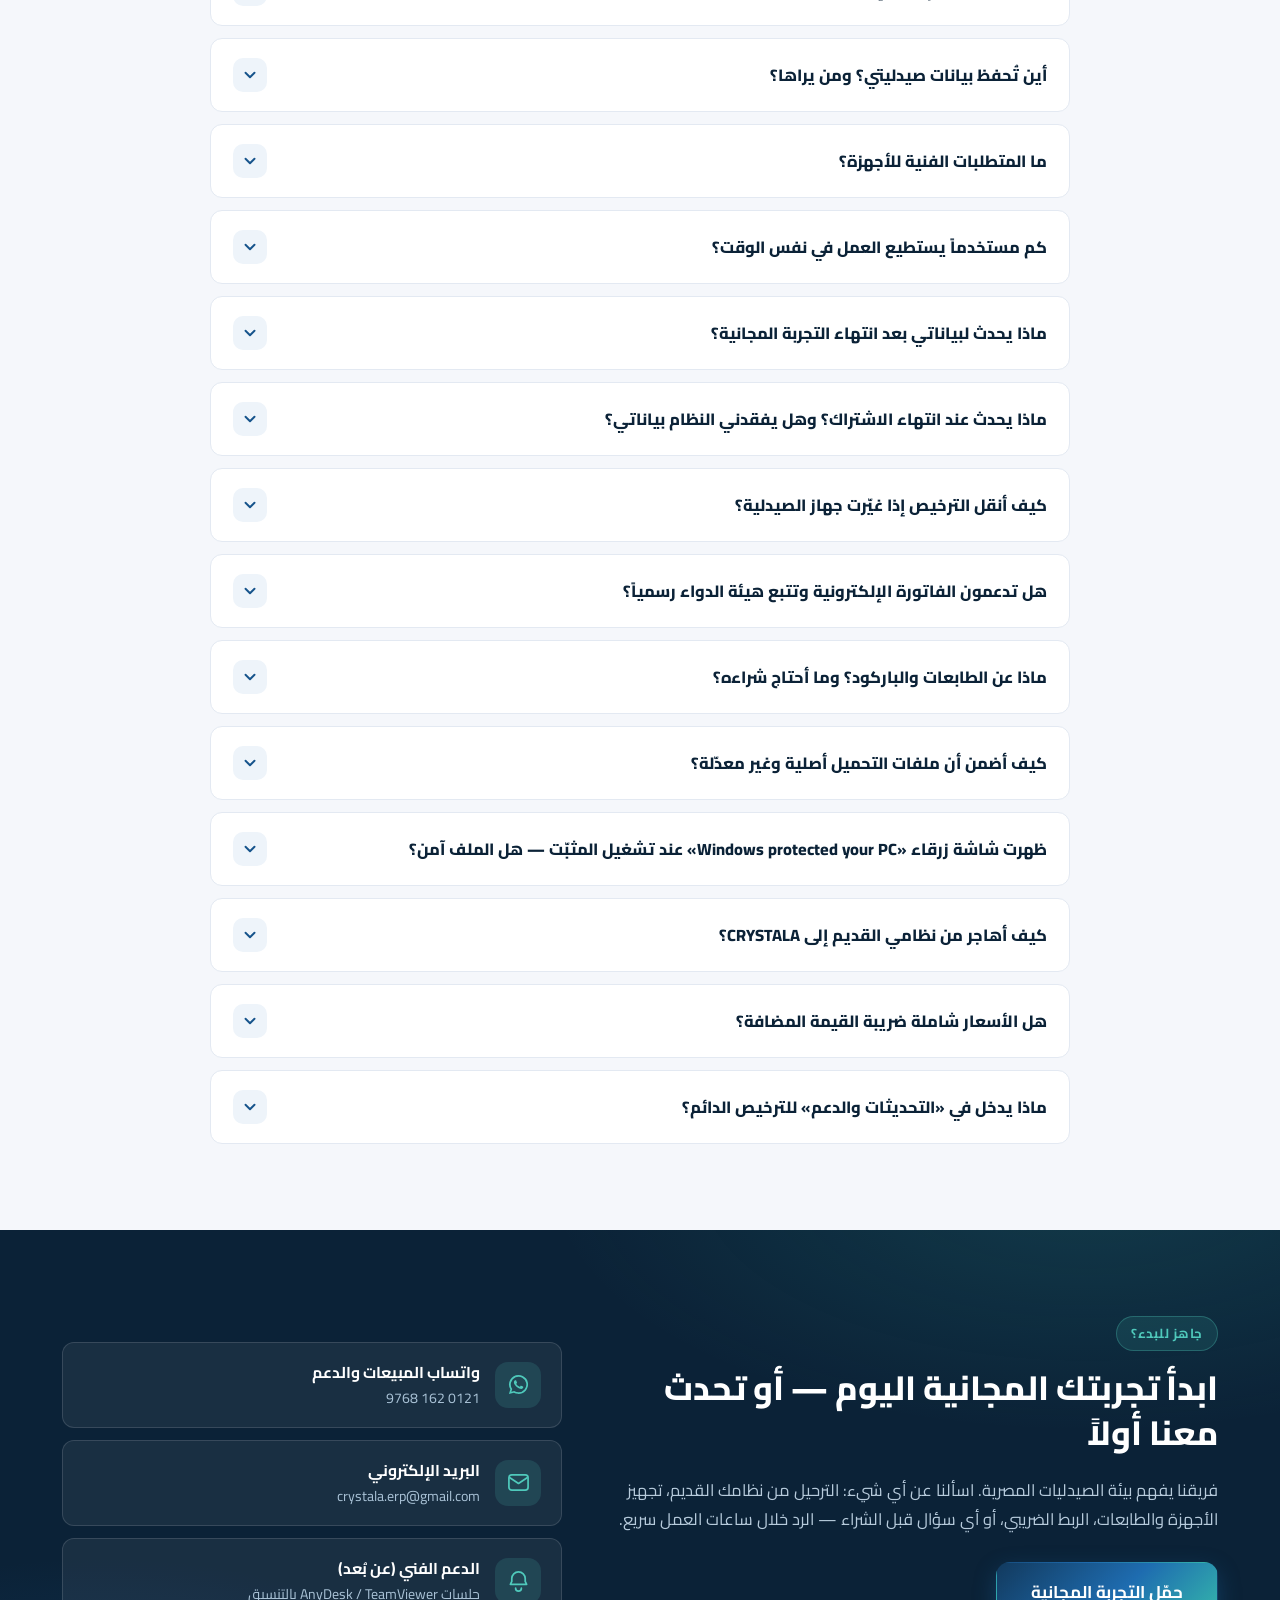
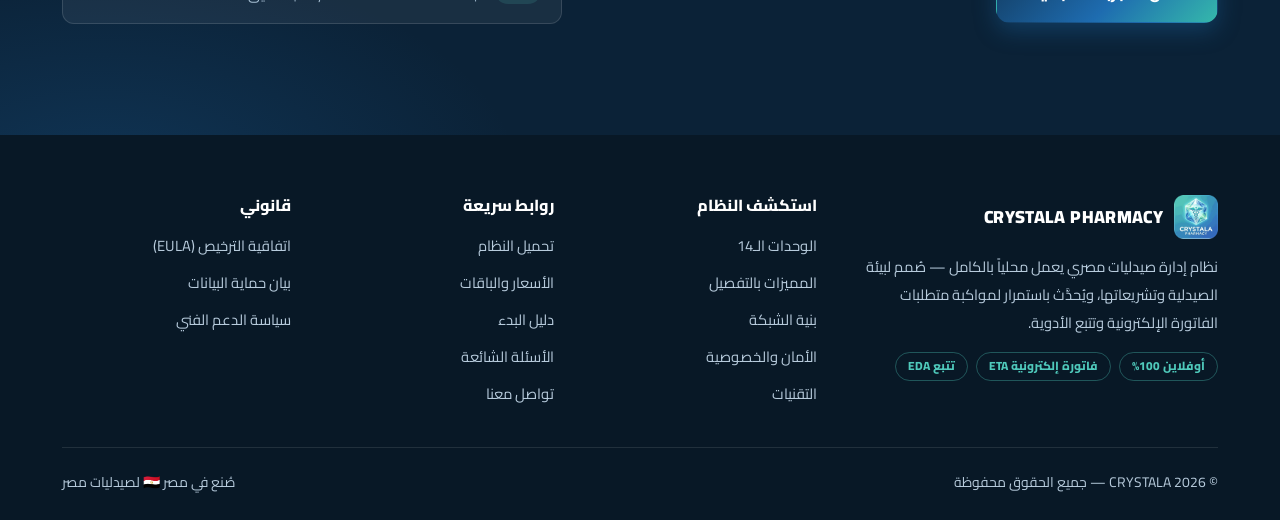
==== commit f7723f3c: "Fix install guide: Run as administrator instead of double-click - SmartScreen animated guide scene 1" ====
--- a/index.html
+++ b/index.html
@@ -20,7 +20,7 @@
   <link rel="preconnect" href="https://fonts.gstatic.com" crossorigin />
   <link href="https://fonts.googleapis.com/css2?family=Cairo:wght@400;600;700;800;900&display=swap" rel="stylesheet" />
 
-  <link rel="stylesheet" href="css/style.css?v=1.6.4.6" />
+  <link rel="stylesheet" href="css/style.css?v=1.6.4.7" />
 
   <!-- بيانات منظمة لمحركات البحث -->
   <script type="application/ld+json">
@@ -650,7 +650,7 @@
     <!-- ═══ دليل تجاوز شاشة SmartScreen — يظهر تلقائياً عند أول تحميل، والمحاكاة مدمجة هنا دائماً ═══ -->
     <div class="ss-guide reveal" id="smartscreen">
       <div class="ss-guide__copy">
-        <span class="ss-guide__kicker">دليل الثقة — أقل من 20 ثانية</span>
+        <span class="ss-guide__kicker">دليل الثقة — 22 ثانية فقط</span>
         <h3>ستظهر لك شاشة زرقاء عند تشغيل المثبّت؟ هذا طبيعي 100% — وهكذا تتجاوزها</h3>
         <p>
           نظام CRYSTALA يعمل أوفلاين بالكامل ولا يتصل بأي سيرفر خارجي، لذلك لا يملك «سمعة» جاهزة لدى ويندوز كبرامج الإنترنت الشهيرة —
@@ -658,12 +658,13 @@
           نفس الشاشة تظهر لكل البرامج المحلية الجديدة، وخطوات التجاوز واضحة وموثقة هنا.
         </p>
         <ol class="ss-guide__steps">
-          <li>اضغط <b>More info</b> — «مزيد من المعلومات» أسفل النافذة الزرقاء.</li>
+          <li>انقر بالزر الأيمن على ملف التثبيت واختر <b>Run as administrator</b> — «التشغيل كمسؤول» (ضروري لأن المثبّت يُنصّب قاعدة البيانات PostgreSQL).</li>
+          <li>لو ظهرت الشاشة الزرقاء: اضغط <b>More info</b> — «مزيد من المعلومات» أسفل النافذة.</li>
           <li>اضغط <b>Run anyway</b> — «التشغيل على أي حال» وسيبدأ التثبيت الطبيعي فوراً.</li>
           <li>اكتمل — افتح النظام من أيقونة سطح المكتب وابدأ التجربة المجانية 30 يوماً.</li>
         </ol>
         <div class="ss-guide__alt">
-          <b>طريقة بديلة (لو أغلقت النافذة بالخطأ):</b> كليك يمين على الملف المحمَّل ← <b>Properties</b> ← فعّل خانة <b>Unblock</b> ← OK ← شغّل الملف عادي. الملف نفسه لم يُمس ولا يتأثر بشيء.
+          <b>طريقة بديلة (لو أغلقت النافذة بالخطأ):</b> كليك يمين على الملف المحمَّل ← <b>Properties</b> ← فعّل خانة <b>Unblock</b> ← OK ← ثم شغّل الملف كمسؤول (Run as administrator). الملف نفسه لم يُمس ولا يتأثر بشيء.
         </div>
         <div class="ss-guide__actions">
           <button class="btn btn--outline" type="button" data-ss-preview="1">شاهد النافذة التي ستظهر أمامك</button>
@@ -1089,7 +1090,7 @@
 </button>
 
 <script src="js/main.js?v=1.6.4.4"></script>
-<script src="js/smartscreen.js?v=1.6.4.6"></script>
+<script src="js/smartscreen.js?v=1.6.4.8"></script>
 
 <!-- ═══ عداد الزيارات — CRYSTALA PHARMACY ═══ -->
 <div id="cp-visitor-badge" style="position:fixed;bottom:14px;left:14px;z-index:9999;direction:rtl;background:rgba(14,42,67,.94);color:#fff;font-family:'Cairo',Tahoma,sans-serif;font-size:12.5px;font-weight:600;padding:8px 16px;border-radius:999px;box-shadow:0 4px 16px rgba(0,0,0,.3);display:flex;align-items:center;gap:7px;" aria-label="عدد الزيارات">
--- a/css/style.css
+++ b/css/style.css
@@ -829,15 +829,15 @@
   display: inline-block; margin-top: 7px; padding: 1px 5px;
   font-size: 10.5px; color: #e8f1fa; direction: ltr;
   background: rgba(46, 134, 196, .22); border-radius: 4px;
-  animation: ss-select 3.4s ease forwards;
+  animation: ss-select 3.2s ease forwards;
 }
 @keyframes ss-select {
   0%, 55% { background: rgba(46, 134, 196, .22); color: #e8f1fa; }
   62%, 100% { background: #2e86c4; color: #fff; }
 }
 
-/* مؤشر الفأرة + نبضة الدبل-كليك */
-.ss-cur { position: absolute; left: 21%; top: 47%; width: 24px; height: 24px; z-index: 2; filter: drop-shadow(0 3px 6px rgba(0,0,0,.5)); animation: ss-curmove 3.4s cubic-bezier(.45, 0, .2, 1) both; }
+/* مؤشر الفأرة + نبضة الكليك + قائمة السياق (كليك يمين) */
+.ss-cur { position: absolute; left: 21%; top: 47%; width: 24px; height: 24px; z-index: 2; filter: drop-shadow(0 3px 6px rgba(0,0,0,.5)); animation: ss-curmove 3.2s cubic-bezier(.45, 0, .2, 1) both; }
 .ss-cur svg { width: 100%; height: 100%; display: block; }
 .ss-cur__ping { position: absolute; inset: -8px; border: 3px solid #ffd66b; border-radius: 50%; opacity: 0; animation: ss-ping .8s ease-out 2; animation-delay: 2s; }
 @keyframes ss-curmove {
@@ -849,6 +849,39 @@
 @keyframes ss-ping {
   0% { opacity: .95; transform: scale(.4); }
   100% { opacity: 0; transform: scale(1.5); }
+}
+
+/* قائمة سياق ويندوز (كليك يمين) — مع تمييز «Run as administrator» */
+.ss-menu {
+  position: absolute; left: 120px; top: 42%; z-index: 2;
+  width: 218px; padding: 5px 0;
+  background: #f2f2f2; border: 1px solid #c7c7c7; border-radius: 7px;
+  box-shadow: 0 16px 38px rgba(0, 0, 0, .5);
+  direction: ltr; text-align: left;
+  font-family: 'Segoe UI', Tahoma, sans-serif;
+  font-size: 11.5px; color: #1b1b1b;
+}
+.ss-menu--enter { animation: ss-menu-pop .3s ease-out 1.9s both; }
+@keyframes ss-menu-pop {
+  0% { opacity: 0; transform: scale(.86); transform-origin: top left; }
+  100% { opacity: 1; transform: scale(1); }
+}
+.ss-menu__item { display: flex; align-items: center; gap: 8px; margin: 0 4px; padding: 6px 10px; border-radius: 4px; white-space: nowrap; }
+.ss-menu__item svg { width: 13px; height: 13px; flex: 0 0 auto; color: #ffd66b; }
+.ss-menu__sep { display: block; height: 1px; margin: 4px 10px; background: #d9d9d9; }
+.ss-menu__item--admin { background: #0078d7; color: #fff; font-weight: 700; animation: ss-glow 1.15s ease-in-out infinite; }
+/* المشهد الأول: القائمة ظهرت للتو — العنصر محايد بلا تمييز */
+.ss-menu--idle .ss-menu__item--admin { background: transparent; color: #1b1b1b; font-weight: 400; animation: none; }
+.ss-menu--idle .ss-menu__item--admin svg { color: #555; }
+
+/* مؤشر المشهد الثاني — ينتقل من الملف إلى «Run as administrator» */
+.ss-cur--admin { left: 168px; top: calc(42% + 44px); animation: ss-curmove-adm 4.2s cubic-bezier(.45, 0, .2, 1) both; }
+.ss-cur--admin .ss-cur__ping { animation-delay: 2.3s; }
+@keyframes ss-curmove-adm {
+  0% { transform: translate(-85px, -72px); opacity: 0; }
+  14% { opacity: 1; }
+  52% { transform: translate(0, 0); }
+  100% { transform: translate(0, 0); }
 }
 
 /* نافذة SmartScreen الوهمية (إنجليزية كما في ويندوز تماماً) */
